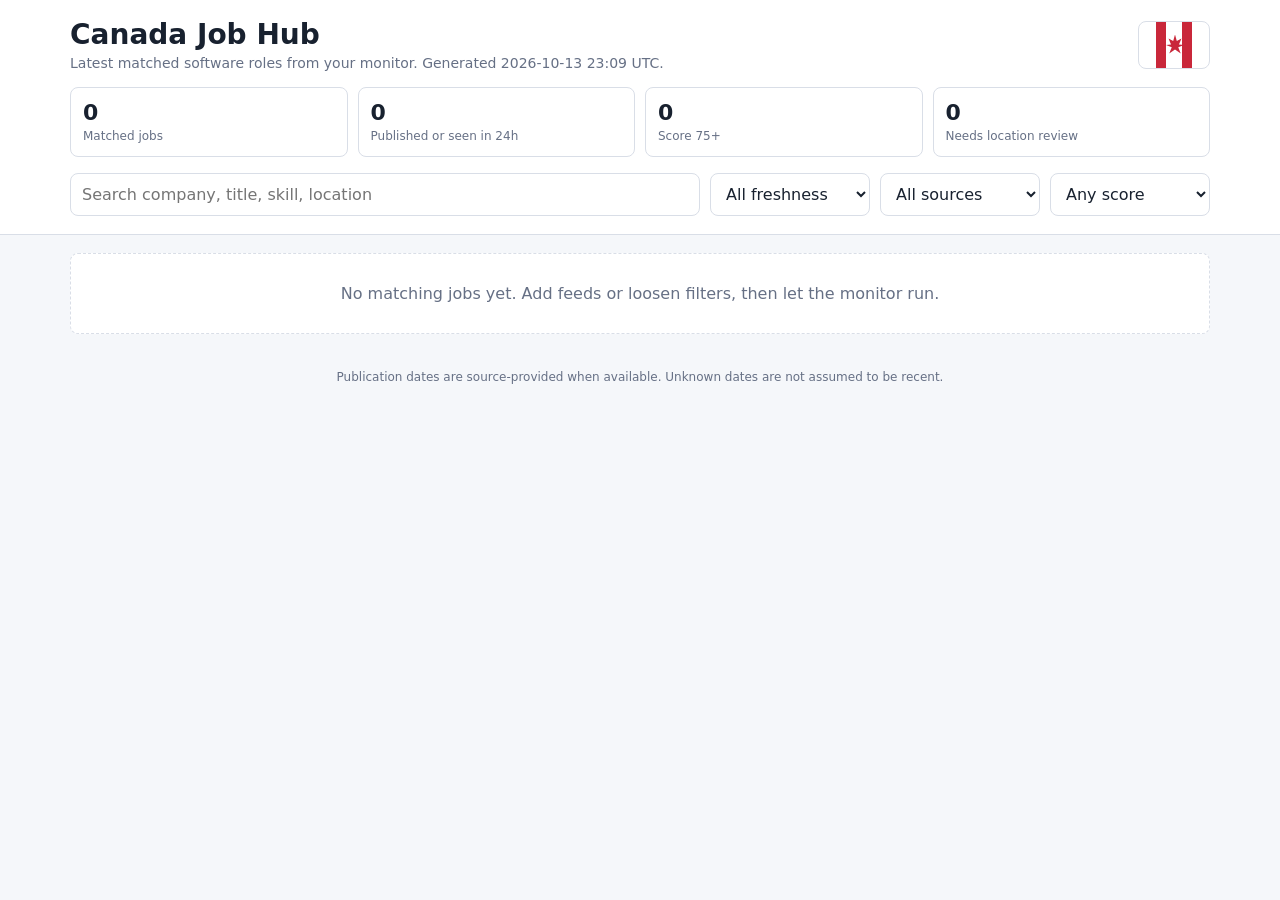
==== public/index.html @ 3d237814 "Initial Canada job monitor hub" ====
<!doctype html>
<html lang="en">
<head>
  <meta charset="utf-8">
  <meta name="viewport" content="width=device-width, initial-scale=1">
  <title>Canada Job Hub</title>
  <style>
    :root {
      color-scheme: light;
      --ink: #18212f;
      --muted: #667085;
      --line: #d9dee7;
      --panel: #ffffff;
      --bg: #f5f7fa;
      --red: #c9273a;
      --green: #147a5c;
      --blue: #255f9f;
      --gold: #a45f08;
    }
    * { box-sizing: border-box; }
    body { margin: 0; font-family: Inter, ui-sans-serif, system-ui, -apple-system, BlinkMacSystemFont, "Segoe UI", sans-serif; color: var(--ink); background: var(--bg); }
    header { border-bottom: 1px solid var(--line); background: #fff; }
    .wrap { max-width: 1180px; margin: 0 auto; padding: 18px 20px; }
    .top { display: grid; grid-template-columns: 1fr auto; gap: 18px; align-items: center; }
    h1 { margin: 0; font-size: 28px; letter-spacing: 0; }
    .sub { margin-top: 4px; color: var(--muted); font-size: 14px; }
    .mark { width: 72px; height: 48px; border: 1px solid var(--line); border-radius: 8px; background: linear-gradient(90deg, #fff 0 24%, #c9273a 24% 38%, #fff 38% 62%, #c9273a 62% 76%, #fff 76%); position: relative; }
    .mark:after { content: ""; position: absolute; left: 27px; top: 13px; width: 18px; height: 22px; background: var(--red); clip-path: polygon(50% 0, 60% 30%, 86% 18%, 72% 45%, 100% 48%, 68% 58%, 82% 86%, 50% 68%, 18% 86%, 32% 58%, 0 48%, 28% 45%, 14% 18%, 40% 30%); }
    .stats { display: grid; grid-template-columns: repeat(4, minmax(0, 1fr)); gap: 10px; margin-top: 16px; }
    .stat { background: var(--panel); border: 1px solid var(--line); border-radius: 8px; padding: 12px; }
    .stat b { display: block; font-size: 22px; }
    .stat span { color: var(--muted); font-size: 12px; }
    .controls { display: grid; grid-template-columns: minmax(180px, 1fr) repeat(3, minmax(120px, 160px)); gap: 10px; padding-top: 16px; }
    input, select { width: 100%; border: 1px solid var(--line); border-radius: 8px; background: #fff; padding: 10px 11px; color: var(--ink); font: inherit; }
    main .wrap { padding-top: 18px; }
    .list { display: grid; gap: 10px; }
    .job { background: var(--panel); border: 1px solid var(--line); border-left: 4px solid var(--blue); border-radius: 8px; padding: 14px; display: grid; grid-template-columns: 1fr auto; gap: 12px; }
    .job.high { border-left-color: var(--green); }
    .job.review { border-left-color: var(--gold); }
    .title { font-size: 16px; font-weight: 750; margin: 0 0 4px; line-height: 1.35; }
    .meta { color: var(--muted); font-size: 13px; display: flex; flex-wrap: wrap; gap: 8px; }
    .why { margin-top: 10px; color: #344054; font-size: 13px; line-height: 1.45; }
    .skills { margin-top: 10px; display: flex; flex-wrap: wrap; gap: 6px; }
    .pill { border: 1px solid var(--line); border-radius: 999px; padding: 4px 8px; font-size: 12px; background: #f9fafb; color: #344054; }
    .score { min-width: 88px; text-align: right; }
    .score b { font-size: 24px; display: block; }
    .score span { color: var(--muted); font-size: 12px; }
    .apply { display: inline-block; margin-top: 10px; color: #fff; background: var(--ink); text-decoration: none; padding: 8px 11px; border-radius: 8px; font-weight: 650; font-size: 13px; }
    .empty { background: #fff; border: 1px dashed var(--line); border-radius: 8px; padding: 30px; text-align: center; color: var(--muted); }
    footer { color: var(--muted); font-size: 12px; padding: 18px 20px 36px; text-align: center; }
    @media (max-width: 780px) {
      .top, .job { grid-template-columns: 1fr; }
      .mark { display: none; }
      .stats { grid-template-columns: repeat(2, minmax(0, 1fr)); }
      .controls { grid-template-columns: 1fr; }
      .score { text-align: left; }
    }
  </style>
</head>
<body>
  <header>
    <div class="wrap">
      <div class="top">
        <div>
          <h1>Canada Job Hub</h1>
          <div class="sub">Latest matched software roles from your monitor. Generated 2026-10-13 23:09 UTC.</div>
        </div>
        <div class="mark" aria-hidden="true"></div>
      </div>
      <section class="stats" aria-label="Job summary">
        <div class="stat"><b id="total">0</b><span>Matched jobs</span></div>
        <div class="stat"><b id="fresh">0</b><span>Published or seen in 24h</span></div>
        <div class="stat"><b id="high">0</b><span>Score 75+</span></div>
        <div class="stat"><b id="review">0</b><span>Needs location review</span></div>
      </section>
      <section class="controls" aria-label="Filters">
        <input id="search" placeholder="Search company, title, skill, location">
        <select id="freshness">
          <option value="">All freshness</option>
          <option value="fresh">24 hours</option>
          <option value="recent">3 days</option>
          <option value="week">7 days</option>
          <option value="older">Older</option>
          <option value="unknown">Unknown</option>
        </select>
        <select id="source"><option value="">All sources</option></select>
        <select id="score">
          <option value="0">Any score</option>
          <option value="60">60+</option>
          <option value="75">75+</option>
          <option value="90">90+</option>
        </select>
      </section>
    </div>
  </header>
  <main><div class="wrap"><section id="list" class="list"></section></div></main>
  <footer>Publication dates are source-provided when available. Unknown dates are not assumed to be recent.</footer>
  <script>
    const jobs = [];
    const list = document.getElementById('list');
    const source = document.getElementById('source');
    const controls = ['search', 'freshness', 'source', 'score'].map(id => document.getElementById(id));

    for (const name of [...new Set(jobs.map(j => j.source).filter(Boolean))].sort()) {
      const option = document.createElement('option');
      option.value = name;
      option.textContent = name;
      source.appendChild(option);
    }

    function esc(value) {
      return String(value || '').replace(/[&<>"']/g, c => ({'&':'&amp;','<':'&lt;','>':'&gt;','"':'&quot;',"'":'&#39;'}[c]));
    }
    function render() {
      const q = document.getElementById('search').value.toLowerCase().trim();
      const f = document.getElementById('freshness').value;
      const s = document.getElementById('source').value;
      const min = Number(document.getElementById('score').value || 0);
      const filtered = jobs.filter(j => {
        const hay = [j.company, j.title, j.location, j.skills, j.why].join(' ').toLowerCase();
        return (!q || hay.includes(q)) && (!f || j.freshnessGroup === f) && (!s || j.source === s) && j.score >= min;
      });
      document.getElementById('total').textContent = jobs.length;
      document.getElementById('fresh').textContent = jobs.filter(j => j.freshnessGroup === 'fresh').length;
      document.getElementById('high').textContent = jobs.filter(j => j.score >= 75).length;
      document.getElementById('review').textContent = jobs.filter(j => /review/i.test(j.why)).length;
      if (!filtered.length) {
        list.innerHTML = '<div class="empty">No matching jobs yet. Add feeds or loosen filters, then let the monitor run.</div>';
        return;
      }
      list.innerHTML = filtered.map(j => {
        const cls = j.score >= 75 ? 'high' : (/review/i.test(j.why) ? 'review' : '');
        const skills = (j.skills || '').split(',').map(x => x.trim()).filter(Boolean).slice(0, 8).map(x => `<span class="pill">${esc(x)}</span>`).join('');
        return `<article class="job ${cls}">
          <div>
            <h2 class="title">${esc(j.title)}</h2>
            <div class="meta"><span>${esc(j.company)}</span><span>${esc(j.location)}</span><span>${esc(j.workplace)}</span><span>${esc(j.source)}</span><span>${esc(j.freshness)}</span></div>
            <p class="why">${esc(j.why)}</p>
            <div class="skills">${skills}</div>
            <a class="apply" href="${esc(j.url)}" target="_blank" rel="noopener">Open application</a>
          </div>
          <div class="score"><b>${j.score}</b><span>match score</span></div>
        </article>`;
      }).join('');
    }
    controls.forEach(control => control.addEventListener('input', render));
    render();
  </script>
</body>
</html>
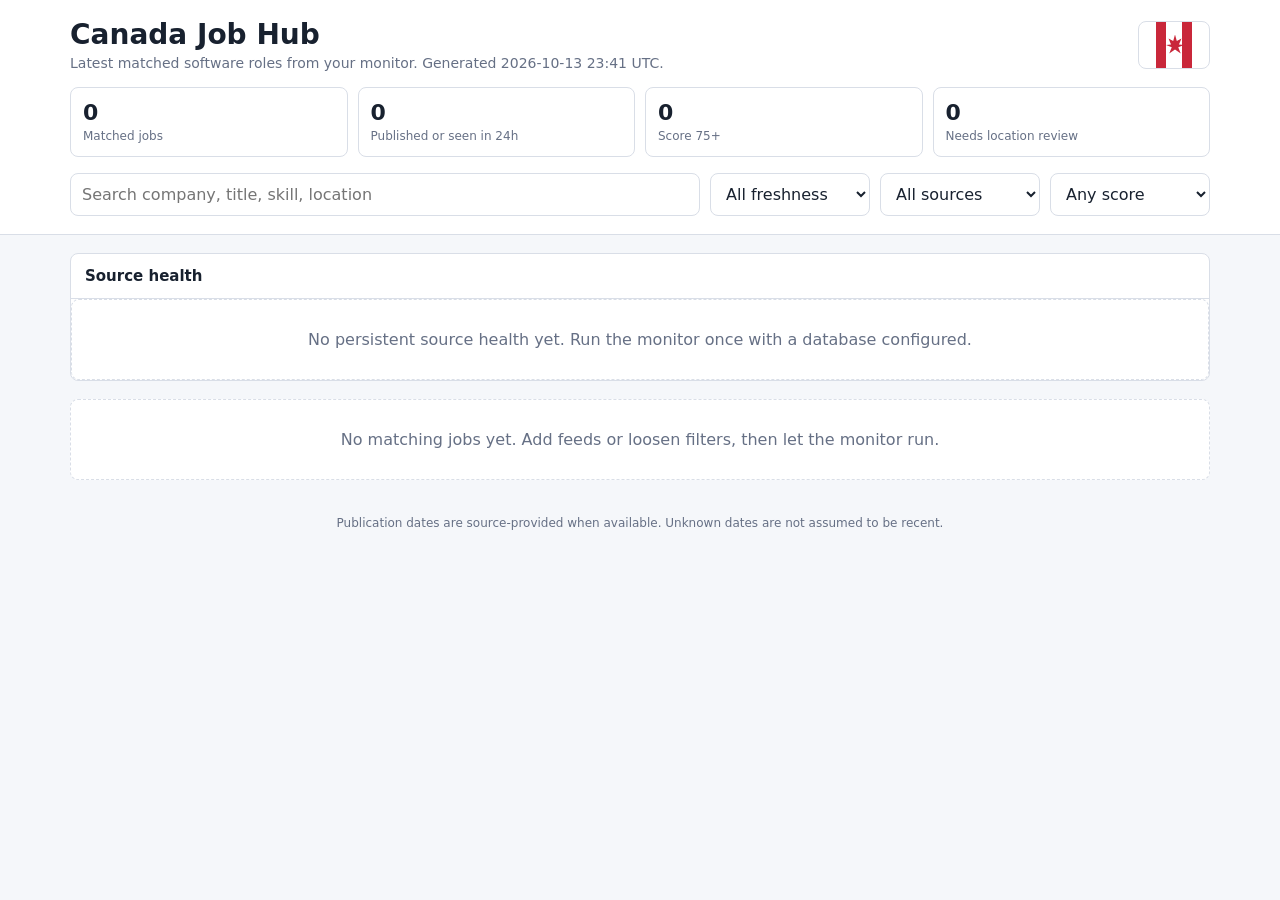
==== commit 95803452: "feat: add telegram self-test and source health hub" ====
--- a/public/index.html
+++ b/public/index.html
@@ -34,6 +34,12 @@
     input, select { width: 100%; border: 1px solid var(--line); border-radius: 8px; background: #fff; padding: 10px 11px; color: var(--ink); font: inherit; }
     main .wrap { padding-top: 18px; }
     .list { display: grid; gap: 10px; }
+    .health { margin-bottom: 18px; background: #fff; border: 1px solid var(--line); border-radius: 8px; overflow: hidden; }
+    .health h2 { margin: 0; padding: 13px 14px; font-size: 15px; border-bottom: 1px solid var(--line); }
+    table { width: 100%; border-collapse: collapse; font-size: 13px; }
+    th, td { text-align: left; padding: 10px 12px; border-bottom: 1px solid var(--line); vertical-align: top; }
+    th { color: var(--muted); font-weight: 650; background: #f9fafb; }
+    tr:last-child td { border-bottom: 0; }
     .job { background: var(--panel); border: 1px solid var(--line); border-left: 4px solid var(--blue); border-radius: 8px; padding: 14px; display: grid; grid-template-columns: 1fr auto; gap: 12px; }
     .job.high { border-left-color: var(--green); }
     .job.review { border-left-color: var(--gold); }
@@ -63,7 +69,7 @@
       <div class="top">
         <div>
           <h1>Canada Job Hub</h1>
-          <div class="sub">Latest matched software roles from your monitor. Generated 2026-10-13 23:09 UTC.</div>
+          <div class="sub">Latest matched software roles from your monitor. Generated 2026-10-13 23:41 UTC.</div>
         </div>
         <div class="mark" aria-hidden="true"></div>
       </div>
@@ -93,10 +99,11 @@
       </section>
     </div>
   </header>
-  <main><div class="wrap"><section id="list" class="list"></section></div></main>
+  <main><div class="wrap"><section id="health" class="health"></section><section id="list" class="list"></section></div></main>
   <footer>Publication dates are source-provided when available. Unknown dates are not assumed to be recent.</footer>
   <script>
     const jobs = [];
+    const health = [];
     const list = document.getElementById('list');
     const source = document.getElementById('source');
     const controls = ['search', 'freshness', 'source', 'score'].map(id => document.getElementById(id));
@@ -143,7 +150,16 @@
         </article>`;
       }).join('');
     }
+    function renderHealth() {
+      const target = document.getElementById('health');
+      if (!health.length) {
+        target.innerHTML = '<h2>Source health</h2><div class="empty">No persistent source health yet. Run the monitor once with a database configured.</div>';
+        return;
+      }
+      target.innerHTML = `<h2>Source health</h2><table><thead><tr><th>Source</th><th>Status</th><th>Type</th><th>Jobs</th><th>Matches</th><th>Failures</th><th>Last success</th></tr></thead><tbody>${health.map(h => `<tr><td>${esc(h.source)}</td><td>${esc(h.status)}</td><td>${esc(h.type)}</td><td>${h.jobs}</td><td>${h.matches}</td><td>${h.failures}</td><td>${esc(h.lastSuccess || 'none')}</td></tr>`).join('')}</tbody></table>`;
+    }
     controls.forEach(control => control.addEventListener('input', render));
+    renderHealth();
     render();
   </script>
 </body>
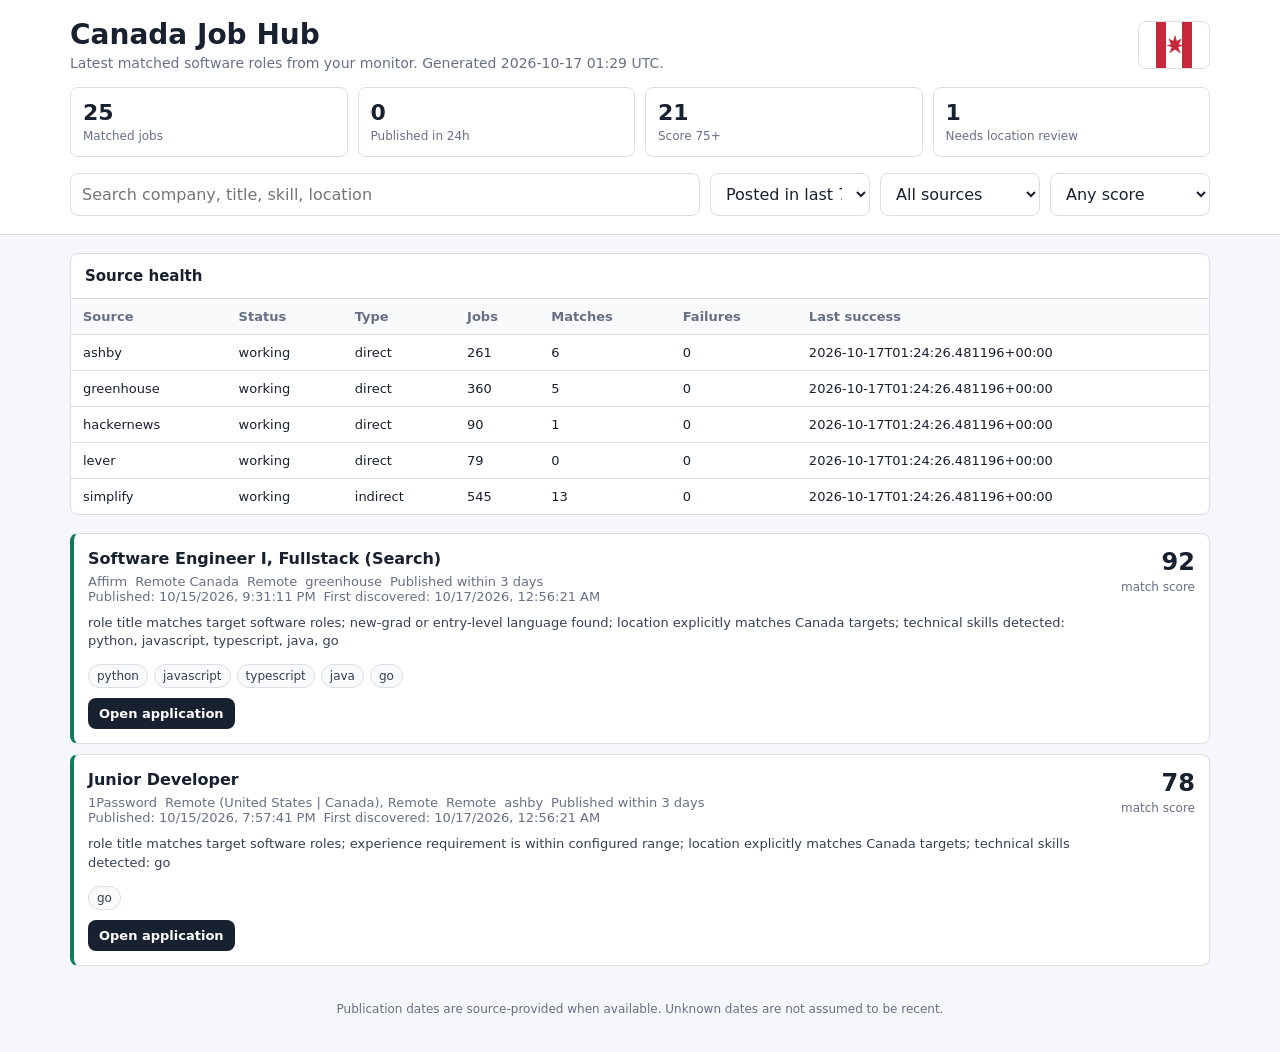
==== commit 8c64bfad: "Separate discovery from publication and default hub to recent postings" ====
--- a/public/index.html
+++ b/public/index.html
@@ -69,20 +69,21 @@
       <div class="top">
         <div>
           <h1>Canada Job Hub</h1>
-          <div class="sub">Latest matched software roles from your monitor. Generated 2026-10-13 23:41 UTC.</div>
+          <div class="sub">Latest matched software roles from your monitor. Generated 2026-10-17 01:29 UTC.</div>
         </div>
         <div class="mark" aria-hidden="true"></div>
       </div>
       <section class="stats" aria-label="Job summary">
         <div class="stat"><b id="total">0</b><span>Matched jobs</span></div>
-        <div class="stat"><b id="fresh">0</b><span>Published or seen in 24h</span></div>
+        <div class="stat"><b id="fresh">0</b><span>Published in 24h</span></div>
         <div class="stat"><b id="high">0</b><span>Score 75+</span></div>
         <div class="stat"><b id="review">0</b><span>Needs location review</span></div>
       </section>
       <section class="controls" aria-label="Filters">
         <input id="search" placeholder="Search company, title, skill, location">
         <select id="freshness">
-          <option value="">All freshness</option>
+          <option value="last7" selected>Posted in last 7 days</option>
+          <option value="">All dates</option>
           <option value="fresh">24 hours</option>
           <option value="recent">3 days</option>
           <option value="week">7 days</option>
@@ -102,8 +103,8 @@
   <main><div class="wrap"><section id="health" class="health"></section><section id="list" class="list"></section></div></main>
   <footer>Publication dates are source-provided when available. Unknown dates are not assumed to be recent.</footer>
   <script>
-    const jobs = [];
-    const health = [];
+    const jobs = [{"company": "Ciena", "title": "Embedded Software Developer New Grad", "location": "Ottawa, ON, Canada", "workplace": "Not stated", "source": "simplify", "url": "https://ciena.wd5.myworkdayjobs.com/Careers/job/Ottawa/Embedded-Software-Developer--New-Grad-_R031481", "score": 77, "why": "role title matches target software roles; new-grad or entry-level language found; location explicitly matches Canada targets", "skills": "", "published": "", "firstSeen": "2026-10-17T00:56:21.286859+00:00", "lastSeen": "2026-10-17T01:24:26.475041+00:00", "notified": true, "freshness": "Publication date unknown", "freshnessGroup": "unknown"}, {"company": "Ciena", "title": "Embedded Software Engineer New Grad", "location": "Ottawa, ON, Canada", "workplace": "Not stated", "source": "simplify", "url": "https://ciena.wd5.myworkdayjobs.com/Careers/job/Ottawa/Embedded-Software-Engineer---New-Grad_R031571", "score": 77, "why": "role title matches target software roles; new-grad or entry-level language found; location explicitly matches Canada targets", "skills": "", "published": "", "firstSeen": "2026-10-17T00:56:21.286822+00:00", "lastSeen": "2026-10-17T01:24:26.475002+00:00", "notified": true, "freshness": "Publication date unknown", "freshnessGroup": "unknown"}, {"company": "Quora", "title": "Software Engineer New Grad - Machine Learning Platform", "location": "Remote in USA Remote in Canada", "workplace": "Remote", "source": "simplify", "url": "https://jobs.ashbyhq.com/quora/cf34f80e-fe5c-454d-bc9a-4c59993ffda0/application?embed=true", "score": 77, "why": "role title matches target software roles; new-grad or entry-level language found; location explicitly matches Canada targets", "skills": "", "published": "", "firstSeen": "2026-10-17T00:56:21.283865+00:00", "lastSeen": "2026-10-17T01:24:26.471824+00:00", "notified": true, "freshness": "Publication date unknown", "freshnessGroup": "unknown"}, {"company": "Cerebras", "title": "Software Engineer New Grad", "location": "Toronto, ON, Canada Sunnyvale, CA", "workplace": "Not stated", "source": "simplify", "url": "https://jobs.ashbyhq.com/cerebras/99c289fa-8fc6-49f7-b7e8-78ac4e9d99ac/application", "score": 77, "why": "role title matches target software roles; new-grad or entry-level language found; location explicitly matches Canada targets", "skills": "", "published": "", "firstSeen": "2026-10-17T00:56:21.282608+00:00", "lastSeen": "2026-10-17T01:24:26.470408+00:00", "notified": true, "freshness": "Publication date unknown", "freshnessGroup": "unknown"}, {"company": "🔥 Stripe", "title": "Software Engineer New Grad", "location": "Toronto, ON, Canada", "workplace": "Not stated", "source": "simplify", "url": "https://stripe.com/jobs/search?gh_jid=8157838", "score": 77, "why": "role title matches target software roles; new-grad or entry-level language found; location explicitly matches Canada targets", "skills": "", "published": "", "firstSeen": "2026-10-17T00:56:21.280626+00:00", "lastSeen": "2026-10-17T01:24:26.468251+00:00", "notified": true, "freshness": "Publication date unknown", "freshnessGroup": "unknown"}, {"company": "🔥 Atlassian", "title": "Software Engineer New Grad - 2027 Graduate", "location": "Burnaby, BC, Canada Vancouver, BC, Canada Richmond, BC, Canada", "workplace": "Not stated", "source": "simplify", "url": "https://campus-globalcareers-atlassian.icims.com/jobs/26070/software-engineer%2c-2027-graduate-canada/job", "score": 77, "why": "role title matches target software roles; new-grad or entry-level language found; location explicitly matches Canada targets", "skills": "", "published": "", "firstSeen": "2026-10-17T00:56:21.280335+00:00", "lastSeen": "2026-10-17T01:24:26.467918+00:00", "notified": true, "freshness": "Publication date unknown", "freshnessGroup": "unknown"}, {"company": "Affirm", "title": "Software Engineer 1 - Frontend - Upfunnel", "location": "Remote in Canada", "workplace": "Remote", "source": "simplify", "url": "https://job-boards.greenhouse.io/affirm/jobs/7985907003", "score": 77, "why": "role title matches target software roles; new-grad or entry-level language found; location explicitly matches Canada targets", "skills": "", "published": "", "firstSeen": "2026-10-17T00:56:21.280284+00:00", "lastSeen": "2026-10-17T01:24:26.467837+00:00", "notified": true, "freshness": "Publication date unknown", "freshnessGroup": "unknown"}, {"company": "Nexthop.ai", "title": "Software Engineer New Grad", "location": "Burnaby, BC, Canada", "workplace": "Not stated", "source": "simplify", "url": "https://nexthopai.bamboohr.com/careers/62", "score": 77, "why": "role title matches target software roles; new-grad or entry-level language found; location explicitly matches Canada targets", "skills": "", "published": "", "firstSeen": "2026-10-17T00:56:21.280160+00:00", "lastSeen": "2026-10-17T01:24:26.467716+00:00", "notified": true, "freshness": "Publication date unknown", "freshnessGroup": "unknown"}, {"company": "Tower Research Capital", "title": "C++ Software Developer New Grad - Rotational Program", "location": "Montreal, QC, Canada", "workplace": "Not stated", "source": "simplify", "url": "https://tower-research.com/open-positions?gh_jid=8126667", "score": 77, "why": "role title matches target software roles; new-grad or entry-level language found; location explicitly matches Canada targets", "skills": "", "published": "", "firstSeen": "2026-10-17T00:56:21.280147+00:00", "lastSeen": "2026-10-17T01:24:26.467701+00:00", "notified": true, "freshness": "Publication date unknown", "freshnessGroup": "unknown"}, {"company": "Nutanix", "title": "Software Engineer New Grad - Master’s - Bachelor’s + 2 🎓", "location": "Vancouver, BC, Canada", "workplace": "Not stated", "source": "simplify", "url": "https://jobs.jobvite.com/nutanix/job/oZPOAfwW?nl=1&nl=1&fr=false", "score": 77, "why": "role title matches target software roles; new-grad or entry-level language found; location explicitly matches Canada targets", "skills": "", "published": "", "firstSeen": "2026-10-17T00:56:21.279484+00:00", "lastSeen": "2026-10-17T01:24:26.467040+00:00", "notified": true, "freshness": "Publication date unknown", "freshnessGroup": "unknown"}, {"company": "Motorola", "title": "Junior Software Engineer - AI Agent Platform", "location": "Remote in Canada", "workplace": "Remote", "source": "simplify", "url": "https://motorolasolutions.wd5.myworkdayjobs.com/Careers/job/Ontario-Remote-Work/Jr-Software-Engineer--AI-Agent-Platform_R66300", "score": 77, "why": "role title matches target software roles; new-grad or entry-level language found; location explicitly matches Canada targets", "skills": "", "published": "", "firstSeen": "2026-10-17T00:56:21.279285+00:00", "lastSeen": "2026-10-17T01:24:26.466753+00:00", "notified": true, "freshness": "Publication date unknown", "freshnessGroup": "unknown"}, {"company": "Ecolab", "title": "Junior Quality Control Software Developer", "location": "Calgary, AB, Canada", "workplace": "Not stated", "source": "simplify", "url": "https://ecolab.wd1.myworkdayjobs.com/ecolab_external/job/CAN---Alberta---Calgary/Junior-Quality-Control-Software-Developer_R00307033", "score": 77, "why": "role title matches target software roles; new-grad or entry-level language found; location explicitly matches Canada targets", "skills": "", "published": "", "firstSeen": "2026-10-17T00:56:21.278852+00:00", "lastSeen": "2026-10-17T01:24:26.466327+00:00", "notified": true, "freshness": "Publication date unknown", "freshnessGroup": "unknown"}, {"company": "Affirm", "title": "Software Engineer 1 - Fullstack - Search", "location": "Remote in Canada", "workplace": "Remote", "source": "simplify", "url": "https://job-boards.greenhouse.io/affirm/jobs/8017342003", "score": 77, "why": "role title matches target software roles; new-grad or entry-level language found; location explicitly matches Canada targets", "skills": "", "published": "", "firstSeen": "2026-10-17T00:56:21.278046+00:00", "lastSeen": "2026-10-17T01:24:26.465452+00:00", "notified": true, "freshness": "Publication date unknown", "freshnessGroup": "unknown"}, {"company": "1Password", "title": "Junior Developer", "location": "Remote (United States | Canada), Remote", "workplace": "Remote", "source": "ashby", "url": "https://jobs.ashbyhq.com/1password/a492badd-a02f-4360-aa15-7ea8c6e2c85e", "score": 78, "why": "role title matches target software roles; experience requirement is within configured range; location explicitly matches Canada targets; technical skills detected: go", "skills": "go", "published": "2026-10-15T19:57:41.748000+00:00", "firstSeen": "2026-10-17T00:56:21.275392+00:00", "lastSeen": "2026-10-17T01:24:26.463008+00:00", "notified": true, "freshness": "Published within 3 days", "freshnessGroup": "recent"}, {"company": "1Password", "title": "Developer, Frontend", "location": "Remote (United States | Canada), Remote", "workplace": "Remote", "source": "ashby", "url": "https://jobs.ashbyhq.com/1password/ec030dda-caff-4579-93ab-c9aa147a0241", "score": 84, "why": "role title matches target software roles; experience requirement is within configured range; location explicitly matches Canada targets; technical skills detected: typescript, react, go", "skills": "typescript, react, go", "published": "2026-09-11T22:31:08.441000+00:00", "firstSeen": "2026-10-17T00:56:21.274895+00:00", "lastSeen": "2026-10-17T01:24:26.462545+00:00", "notified": true, "freshness": "Published more than 7 days ago", "freshnessGroup": "older"}, {"company": "Cohere", "title": "Software Engineer, Security", "location": "Toronto, San Francisco, Canada, United States, New York, Montreal, Remote", "workplace": "Remote", "source": "ashby", "url": "https://jobs.ashbyhq.com/cohere/a10a96b5-f772-466d-9297-f021f78ca9c0", "score": 78, "why": "role title matches target software roles; experience requirement not clearly stated; location explicitly matches Canada targets; technical skills detected: python, aws, azure, kubernetes, go", "skills": "python, aws, azure, kubernetes, go", "published": "2026-09-17T19:46:04.566000+00:00", "firstSeen": "2026-10-17T00:56:21.271987+00:00", "lastSeen": "2026-10-17T01:24:26.459976+00:00", "notified": true, "freshness": "Published more than 7 days ago", "freshnessGroup": "older"}, {"company": "Cohere", "title": "Software Engineer, Security Agents", "location": "United States, Canada, Remote", "workplace": "Remote", "source": "ashby", "url": "https://jobs.ashbyhq.com/cohere/1b909aeb-1221-476f-88fe-8300a2065975", "score": 69, "why": "role title matches target software roles; experience requirement not clearly stated; location explicitly matches Canada targets; technical skills detected: python, go", "skills": "python, go", "published": "2026-09-14T13:15:03.461000+00:00", "firstSeen": "2026-10-17T00:56:21.271882+00:00", "lastSeen": "2026-10-17T01:24:26.459849+00:00", "notified": true, "freshness": "Published more than 7 days ago", "freshnessGroup": "older"}, {"company": "Cohere", "title": "Software Engineer, Integrations", "location": "Europe, London, United States, New York, United Kingdom, Toronto, Montreal, Remote", "workplace": "Remote", "source": "ashby", "url": "https://jobs.ashbyhq.com/cohere/96c74af4-b3d7-4960-a666-212ce4debac8", "score": 66, "why": "role title matches target software roles; experience requirement not clearly stated; location explicitly matches Canada targets; technical skills detected: go", "skills": "go", "published": "2026-08-11T10:41:22.845000+00:00", "firstSeen": "2026-10-17T00:56:21.271076+00:00", "lastSeen": "2026-10-17T01:24:26.459094+00:00", "notified": true, "freshness": "Published more than 7 days ago", "freshnessGroup": "older"}, {"company": "Cohere", "title": "Software Engineer, Data Infrastructure", "location": "New York, San Francisco, Canada, United States, Toronto, Montreal, Remote", "workplace": "Remote", "source": "ashby", "url": "https://jobs.ashbyhq.com/cohere/6aa3cb2b-ee8b-4c92-b505-3a7509f80d7f", "score": 72, "why": "role title matches target software roles; experience requirement not clearly stated; location explicitly matches Canada targets; technical skills detected: python, kubernetes, go", "skills": "python, kubernetes, go", "published": "2026-05-14T19:24:12.210000+00:00", "firstSeen": "2026-10-17T00:56:21.269739+00:00", "lastSeen": "2026-10-17T01:24:26.457757+00:00", "notified": true, "freshness": "Published more than 7 days ago", "freshnessGroup": "older"}, {"company": "Reddit", "title": "Software Engineer, Ads", "location": "Remote - Ontario, Canada", "workplace": "Remote", "source": "greenhouse", "url": "https://job-boards.greenhouse.io/reddit/jobs/6512458", "score": 78, "why": "role title matches target software roles; experience requirement not clearly stated; location explicitly matches Canada targets; technical skills detected: python, java, postgres, docker, kubernetes, go", "skills": "python, java, postgres, docker, kubernetes, go", "published": "2025-01-07T00:00:56+00:00", "firstSeen": "2026-10-17T00:56:21.261159+00:00", "lastSeen": "2026-10-17T01:24:26.446350+00:00", "notified": true, "freshness": "Published more than 7 days ago", "freshnessGroup": "older"}, {"company": "Affirm", "title": "Software Engineer II, Backend (Online Storage)", "location": "Remote Canada", "workplace": "Remote", "source": "greenhouse", "url": "https://job-boards.greenhouse.io/affirm/jobs/8012043003", "score": 87, "why": "role title matches target software roles; experience requirement is within configured range; location explicitly matches Canada targets; technical skills detected: python, sql, aws, kubernetes", "skills": "python, sql, aws, kubernetes", "published": "2026-10-08T19:53:50+00:00", "firstSeen": "2026-10-17T00:56:21.255393+00:00", "lastSeen": "2026-10-17T01:24:26.442421+00:00", "notified": true, "freshness": "Published more than 7 days ago", "freshnessGroup": "older"}, {"company": "Affirm", "title": "Software Engineer II, Backend (Decisions Orchestration)", "location": "Remote Canada", "workplace": "Remote", "source": "greenhouse", "url": "https://job-boards.greenhouse.io/affirm/jobs/8003018003", "score": 75, "why": "role title matches target software roles; experience requirement not clearly stated; location explicitly matches Canada targets; technical skills detected: python, sql, aws, go", "skills": "python, sql, aws, go", "published": "2026-10-06T13:57:16+00:00", "firstSeen": "2026-10-17T00:56:21.255282+00:00", "lastSeen": "2026-10-17T01:24:26.442293+00:00", "notified": true, "freshness": "Published more than 7 days ago", "freshnessGroup": "older"}, {"company": "Affirm", "title": "Software Engineer I, Fullstack (Search)", "location": "Remote Canada", "workplace": "Remote", "source": "greenhouse", "url": "https://job-boards.greenhouse.io/affirm/jobs/8017342003", "score": 92, "why": "role title matches target software roles; new-grad or entry-level language found; location explicitly matches Canada targets; technical skills detected: python, javascript, typescript, java, go", "skills": "python, javascript, typescript, java, go", "published": "2026-10-15T21:31:11+00:00", "firstSeen": "2026-10-17T00:56:21.255173+00:00", "lastSeen": "2026-10-17T01:24:26.442127+00:00", "notified": true, "freshness": "Published within 3 days", "freshnessGroup": "recent"}, {"company": "Affirm", "title": "Software Engineer I, Frontend (Upfunnel)", "location": "Remote Canada", "workplace": "Remote", "source": "greenhouse", "url": "https://job-boards.greenhouse.io/affirm/jobs/7985907003", "score": 92, "why": "role title matches target software roles; new-grad or entry-level language found; location explicitly matches Canada targets; technical skills detected: javascript, typescript, react, java, go", "skills": "javascript, typescript, react, java, go", "published": "2026-09-11T21:47:40+00:00", "firstSeen": "2026-10-17T00:56:21.255153+00:00", "lastSeen": "2026-10-17T01:24:26.442096+00:00", "notified": true, "freshness": "Published more than 7 days ago", "freshnessGroup": "older"}, {"company": "HN Who is Hiring", "title": "Early-stage Startup | Software Engineer & Data Analyst | Full-Time | REMOTE (US & Canada) | $150,000 - $180,000 USD We’re hiring for two roles: a strong generalist Softwa", "location": "Location not stated", "workplace": "Remote", "source": "hackernews", "url": "https://news.ycombinator.com/item?id=49971729", "score": 56, "why": "role title matches target software roles; experience requirement not clearly stated; REVIEW: location inferred from title/snippet/description; technical skills detected: python, sql", "skills": "python, sql", "published": "2026-10-05T22:31:30+00:00", "firstSeen": "2026-10-13T23:23:07.036979+00:00", "lastSeen": "2026-10-17T01:24:26.480097+00:00", "notified": true, "freshness": "Published more than 7 days ago", "freshnessGroup": "older"}];
+    const health = [{"source": "ashby", "status": "working", "type": "direct", "jobs": 261, "matches": 6, "failures": 0, "lastSuccess": "2026-10-17T01:24:26.481196+00:00", "lastFailure": "", "lastError": "", "quota": "ok"}, {"source": "greenhouse", "status": "working", "type": "direct", "jobs": 360, "matches": 5, "failures": 0, "lastSuccess": "2026-10-17T01:24:26.481196+00:00", "lastFailure": "", "lastError": "", "quota": "ok"}, {"source": "hackernews", "status": "working", "type": "direct", "jobs": 90, "matches": 1, "failures": 0, "lastSuccess": "2026-10-17T01:24:26.481196+00:00", "lastFailure": "", "lastError": "", "quota": "ok"}, {"source": "lever", "status": "working", "type": "direct", "jobs": 79, "matches": 0, "failures": 0, "lastSuccess": "2026-10-17T01:24:26.481196+00:00", "lastFailure": "", "lastError": "", "quota": "ok"}, {"source": "simplify", "status": "working", "type": "indirect", "jobs": 545, "matches": 13, "failures": 0, "lastSuccess": "2026-10-17T01:24:26.481196+00:00", "lastFailure": "", "lastError": "", "quota": "ok"}];
     const list = document.getElementById('list');
     const source = document.getElementById('source');
     const controls = ['search', 'freshness', 'source', 'score'].map(id => document.getElementById(id));
@@ -125,14 +126,17 @@
       const min = Number(document.getElementById('score').value || 0);
       const filtered = jobs.filter(j => {
         const hay = [j.company, j.title, j.location, j.skills, j.why].join(' ').toLowerCase();
-        return (!q || hay.includes(q)) && (!f || j.freshnessGroup === f) && (!s || j.source === s) && j.score >= min;
-      });
+        const dateMatch = !f || (f === 'last7' ? ['fresh', 'recent', 'week'].includes(j.freshnessGroup) :
+          f === 'recent' ? ['fresh', 'recent'].includes(j.freshnessGroup) :
+          f === 'week' ? ['fresh', 'recent', 'week'].includes(j.freshnessGroup) : j.freshnessGroup === f);
+        return (!q || hay.includes(q)) && dateMatch && (!s || j.source === s) && j.score >= min;
+      }).sort((a, b) => (Date.parse(b.published) || 0) - (Date.parse(a.published) || 0));
       document.getElementById('total').textContent = jobs.length;
       document.getElementById('fresh').textContent = jobs.filter(j => j.freshnessGroup === 'fresh').length;
       document.getElementById('high').textContent = jobs.filter(j => j.score >= 75).length;
       document.getElementById('review').textContent = jobs.filter(j => /review/i.test(j.why)).length;
       if (!filtered.length) {
-        list.innerHTML = '<div class="empty">No matching jobs yet. Add feeds or loosen filters, then let the monitor run.</div>';
+        list.innerHTML = '<div class="empty">No jobs match these filters.</div>';
         return;
       }
       list.innerHTML = filtered.map(j => {
@@ -142,6 +146,7 @@
           <div>
             <h2 class="title">${esc(j.title)}</h2>
             <div class="meta"><span>${esc(j.company)}</span><span>${esc(j.location)}</span><span>${esc(j.workplace)}</span><span>${esc(j.source)}</span><span>${esc(j.freshness)}</span></div>
+            <div class="meta"><span>Published: ${esc(j.published ? new Date(j.published).toLocaleString() : 'Unknown')}</span><span>First discovered: ${esc(j.firstSeen ? new Date(j.firstSeen).toLocaleString() : 'Unknown')}</span></div>
             <p class="why">${esc(j.why)}</p>
             <div class="skills">${skills}</div>
             <a class="apply" href="${esc(j.url)}" target="_blank" rel="noopener">Open application</a>
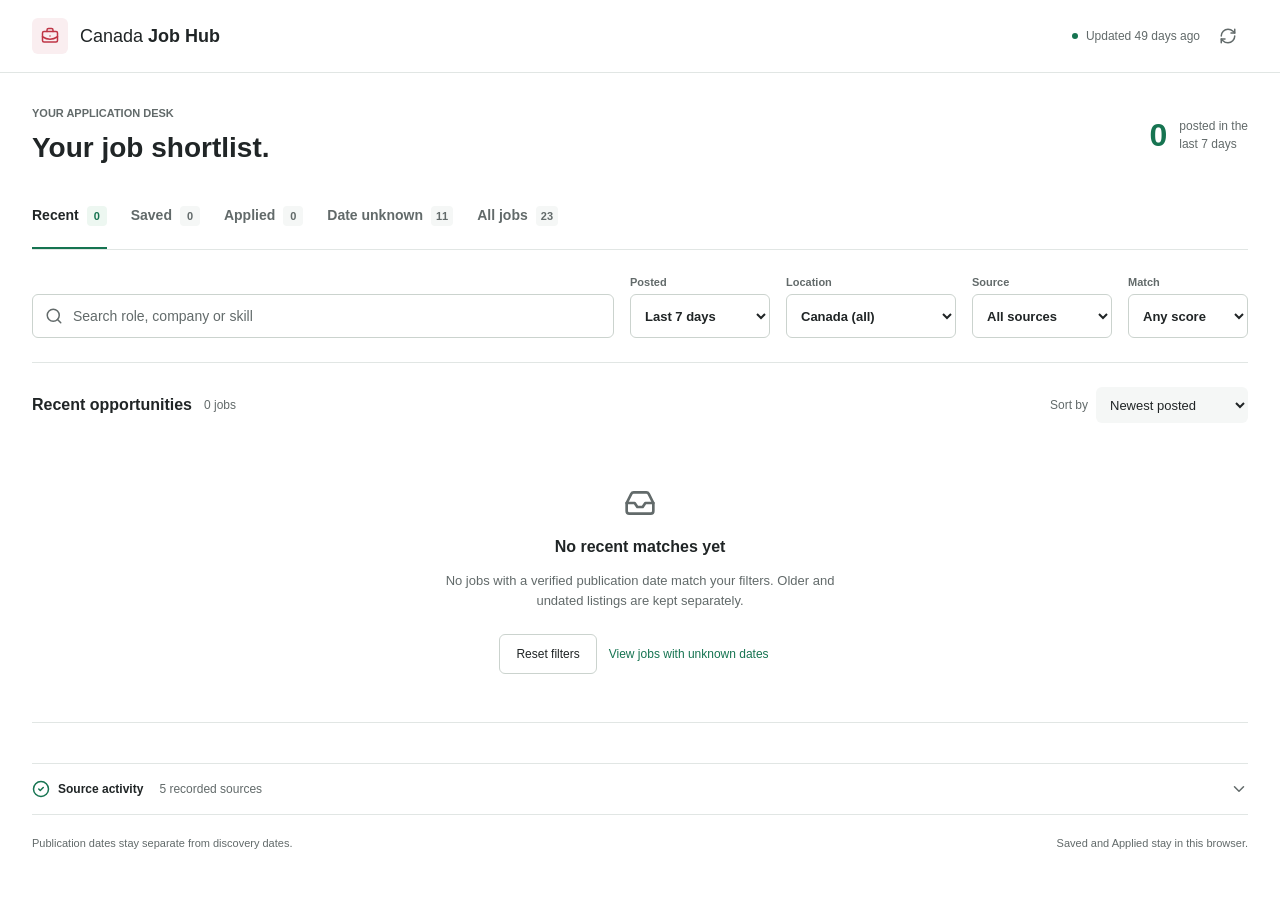
==== commit 54a38995: "Redesign job hub for quick scanning and application tracking" ====
--- a/public/index.html
+++ b/public/index.html
@@ -3,169 +3,1369 @@
 <head>
   <meta charset="utf-8">
   <meta name="viewport" content="width=device-width, initial-scale=1">
+  <meta name="theme-color" content="#ffffff">
   <title>Canada Job Hub</title>
-  <style>
-    :root {
-      color-scheme: light;
-      --ink: #18212f;
-      --muted: #667085;
-      --line: #d9dee7;
-      --panel: #ffffff;
-      --bg: #f5f7fa;
-      --red: #c9273a;
-      --green: #147a5c;
-      --blue: #255f9f;
-      --gold: #a45f08;
-    }
-    * { box-sizing: border-box; }
-    body { margin: 0; font-family: Inter, ui-sans-serif, system-ui, -apple-system, BlinkMacSystemFont, "Segoe UI", sans-serif; color: var(--ink); background: var(--bg); }
-    header { border-bottom: 1px solid var(--line); background: #fff; }
-    .wrap { max-width: 1180px; margin: 0 auto; padding: 18px 20px; }
-    .top { display: grid; grid-template-columns: 1fr auto; gap: 18px; align-items: center; }
-    h1 { margin: 0; font-size: 28px; letter-spacing: 0; }
-    .sub { margin-top: 4px; color: var(--muted); font-size: 14px; }
-    .mark { width: 72px; height: 48px; border: 1px solid var(--line); border-radius: 8px; background: linear-gradient(90deg, #fff 0 24%, #c9273a 24% 38%, #fff 38% 62%, #c9273a 62% 76%, #fff 76%); position: relative; }
-    .mark:after { content: ""; position: absolute; left: 27px; top: 13px; width: 18px; height: 22px; background: var(--red); clip-path: polygon(50% 0, 60% 30%, 86% 18%, 72% 45%, 100% 48%, 68% 58%, 82% 86%, 50% 68%, 18% 86%, 32% 58%, 0 48%, 28% 45%, 14% 18%, 40% 30%); }
-    .stats { display: grid; grid-template-columns: repeat(4, minmax(0, 1fr)); gap: 10px; margin-top: 16px; }
-    .stat { background: var(--panel); border: 1px solid var(--line); border-radius: 8px; padding: 12px; }
-    .stat b { display: block; font-size: 22px; }
-    .stat span { color: var(--muted); font-size: 12px; }
-    .controls { display: grid; grid-template-columns: minmax(180px, 1fr) repeat(3, minmax(120px, 160px)); gap: 10px; padding-top: 16px; }
-    input, select { width: 100%; border: 1px solid var(--line); border-radius: 8px; background: #fff; padding: 10px 11px; color: var(--ink); font: inherit; }
-    main .wrap { padding-top: 18px; }
-    .list { display: grid; gap: 10px; }
-    .health { margin-bottom: 18px; background: #fff; border: 1px solid var(--line); border-radius: 8px; overflow: hidden; }
-    .health h2 { margin: 0; padding: 13px 14px; font-size: 15px; border-bottom: 1px solid var(--line); }
-    table { width: 100%; border-collapse: collapse; font-size: 13px; }
-    th, td { text-align: left; padding: 10px 12px; border-bottom: 1px solid var(--line); vertical-align: top; }
-    th { color: var(--muted); font-weight: 650; background: #f9fafb; }
-    tr:last-child td { border-bottom: 0; }
-    .job { background: var(--panel); border: 1px solid var(--line); border-left: 4px solid var(--blue); border-radius: 8px; padding: 14px; display: grid; grid-template-columns: 1fr auto; gap: 12px; }
-    .job.high { border-left-color: var(--green); }
-    .job.review { border-left-color: var(--gold); }
-    .title { font-size: 16px; font-weight: 750; margin: 0 0 4px; line-height: 1.35; }
-    .meta { color: var(--muted); font-size: 13px; display: flex; flex-wrap: wrap; gap: 8px; }
-    .why { margin-top: 10px; color: #344054; font-size: 13px; line-height: 1.45; }
-    .skills { margin-top: 10px; display: flex; flex-wrap: wrap; gap: 6px; }
-    .pill { border: 1px solid var(--line); border-radius: 999px; padding: 4px 8px; font-size: 12px; background: #f9fafb; color: #344054; }
-    .score { min-width: 88px; text-align: right; }
-    .score b { font-size: 24px; display: block; }
-    .score span { color: var(--muted); font-size: 12px; }
-    .apply { display: inline-block; margin-top: 10px; color: #fff; background: var(--ink); text-decoration: none; padding: 8px 11px; border-radius: 8px; font-weight: 650; font-size: 13px; }
-    .empty { background: #fff; border: 1px dashed var(--line); border-radius: 8px; padding: 30px; text-align: center; color: var(--muted); }
-    footer { color: var(--muted); font-size: 12px; padding: 18px 20px 36px; text-align: center; }
-    @media (max-width: 780px) {
-      .top, .job { grid-template-columns: 1fr; }
-      .mark { display: none; }
-      .stats { grid-template-columns: repeat(2, minmax(0, 1fr)); }
-      .controls { grid-template-columns: 1fr; }
-      .score { text-align: left; }
-    }
-  </style>
+  <style>:root {
+  color-scheme: light;
+  --ink: #202526;
+  --muted: #626a6a;
+  --line: #e1e6e4;
+  --surface: #f5f7f6;
+  --green: #167451;
+  --green-light: #edf7f1;
+  --red: #bf3545;
+  --amber: #96600f;
+  --white: #fff;
+}
+* {
+  box-sizing: border-box;
+  letter-spacing: 0;
+}
+body {
+  margin: 0;
+  background: var(--white);
+  color: var(--ink);
+  font:
+    14px/1.5 -apple-system,
+    BlinkMacSystemFont,
+    "Segoe UI",
+    sans-serif;
+}
+button,
+input,
+select {
+  font: inherit;
+}
+button,
+a,
+input,
+select,
+summary {
+  -webkit-tap-highlight-color: transparent;
+}
+button,
+summary {
+  cursor: pointer;
+}
+button,
+a {
+  touch-action: manipulation;
+}
+button {
+  color: inherit;
+}
+button:disabled {
+  cursor: default;
+}
+a {
+  color: inherit;
+}
+svg {
+  width: 18px;
+  height: 18px;
+  display: block;
+  flex-shrink: 0;
+}
+button {
+  border: 0;
+  background: transparent;
+}
+button:focus-visible,
+a:focus-visible,
+input:focus-visible,
+select:focus-visible,
+summary:focus-visible {
+  outline: 3px solid #3e82b7;
+  outline-offset: 3px;
+}
+[hidden] {
+  display: none !important;
+}
+.shell {
+  width: min(1280px, 100%);
+  margin: 0 auto;
+  padding-inline: 32px;
+}
+.masthead {
+  border-bottom: 1px solid var(--line);
+}
+.masthead-inner {
+  min-height: 72px;
+  display: flex;
+  justify-content: space-between;
+  align-items: center;
+  gap: 16px;
+}
+.brand {
+  display: flex;
+  gap: 12px;
+  align-items: center;
+  font-size: 18px;
+}
+.brand-mark {
+  width: 36px;
+  height: 36px;
+  display: grid;
+  place-items: center;
+  background: #faeef0;
+  border-radius: 6px;
+  color: var(--red);
+}
+.brand strong {
+  font-weight: 700;
+}
+.updated {
+  font-size: 12px;
+  color: var(--muted);
+  display: flex;
+  align-items: center;
+  gap: 8px;
+}
+.status-dot {
+  width: 6px;
+  height: 6px;
+  border-radius: 50%;
+  background: var(--green);
+  flex-shrink: 0;
+}
+.icon-button {
+  width: 40px;
+  height: 40px;
+  border-radius: 6px;
+  display: inline-flex;
+  align-items: center;
+  justify-content: center;
+  color: var(--muted);
+}
+.icon-button:hover {
+  background: var(--surface);
+  color: var(--ink);
+}
+.heading-band {
+  padding-block: 32px;
+  display: flex;
+  justify-content: space-between;
+  align-items: center;
+  gap: 24px;
+}
+.eyebrow {
+  font-size: 11px;
+  font-weight: 650;
+  color: var(--muted);
+  margin-bottom: 8px;
+}
+h1 {
+  margin: 0;
+  font-size: 28px;
+  line-height: 1.25;
+  font-weight: 650;
+}
+h2 {
+  margin: 0;
+  font-size: 16px;
+  font-weight: 650;
+}
+.quick-count {
+  display: flex;
+  align-items: center;
+  gap: 12px;
+  font-size: 12px;
+  color: var(--muted);
+}
+.quick-count > span {
+  font-size: 32px;
+  line-height: 1;
+  font-weight: 650;
+  color: var(--green);
+}
+.views {
+  display: flex;
+  gap: 24px;
+  border-bottom: 1px solid var(--line);
+  overflow-x: auto;
+}
+.view {
+  white-space: nowrap;
+  min-height: 52px;
+  padding: 0 0 12px;
+  display: flex;
+  gap: 8px;
+  align-items: center;
+  border-bottom: 2px solid transparent;
+  color: var(--muted);
+  font-weight: 550;
+}
+.view.active {
+  border-bottom-color: var(--green);
+  color: var(--ink);
+  font-weight: 650;
+}
+.view > span {
+  font-size: 11px;
+  min-width: 20px;
+  line-height: 20px;
+  padding: 0 5px;
+  text-align: center;
+  background: var(--surface);
+  border-radius: 4px;
+  font-variant-numeric: tabular-nums;
+}
+.view.active > span {
+  background: var(--green-light);
+  color: var(--green);
+}
+.filters {
+  display: grid;
+  grid-template-columns: minmax(200px, 1fr) 140px 170px 140px 120px;
+  gap: 16px;
+  align-items: end;
+  padding-block: 24px;
+  border-bottom: 1px solid var(--line);
+}
+.search {
+  display: flex;
+  gap: 8px;
+  align-items: center;
+  border: 1px solid #cbd3ce;
+  border-radius: 6px;
+  min-height: 44px;
+  padding: 0 12px;
+  color: var(--muted);
+}
+.search:focus-within {
+  outline: 2px solid #3e82b7;
+  outline-offset: 2px;
+}
+.search input {
+  border: 0;
+  outline: 0;
+  min-width: 0;
+  width: 100%;
+  height: 42px;
+  background: transparent;
+  color: var(--ink);
+}
+input::placeholder {
+  color: var(--muted);
+}
+.filter-label {
+  display: flex;
+  flex-direction: column;
+  gap: 4px;
+  font-size: 11px;
+  color: var(--muted);
+  font-weight: 550;
+}
+select {
+  color: var(--ink);
+  min-height: 44px;
+  border: 1px solid #cbd3ce;
+  border-radius: 6px;
+  padding: 0 24px 0 10px;
+  background: var(--white);
+  width: 100%;
+  font-size: 13px;
+}
+.results-bar {
+  display: flex;
+  justify-content: space-between;
+  align-items: center;
+  gap: 16px;
+  padding-block: 24px 16px;
+}
+.results-bar > div {
+  display: flex;
+  align-items: center;
+  gap: 12px;
+  flex-wrap: wrap;
+}
+#results-count {
+  font-size: 12px;
+  color: var(--muted);
+}
+.sort-label {
+  display: flex;
+  align-items: center;
+  gap: 8px;
+  color: var(--muted);
+  font-size: 12px;
+  white-space: nowrap;
+}
+.sort-label select {
+  border: 0;
+  width: 152px;
+  background: var(--surface);
+  min-height: 36px;
+}
+.list-head,
+.job-row {
+  display: grid;
+  grid-template-columns: minmax(240px, 1fr) minmax(
+      140px,
+      180px
+    ) 112px 72px 168px;
+  gap: 16px;
+  align-items: center;
+}
+.list-head {
+  padding: 12px 16px;
+  font-size: 10px;
+  color: var(--muted);
+  background: var(--surface);
+  border-block: 1px solid var(--line);
+  font-weight: 600;
+}
+.job {
+  border-bottom: 1px solid var(--line);
+}
+.job-row {
+  padding: 20px 16px;
+  min-height: 116px;
+}
+.job:hover {
+  background: #fbfcfb;
+}
+.role-column {
+  min-width: 0;
+  display: flex;
+  gap: 12px;
+  align-items: flex-start;
+}
+.company-avatar {
+  width: 36px;
+  height: 36px;
+  flex: 0 0 36px;
+  display: grid;
+  place-items: center;
+  background: var(--surface);
+  border: 1px solid var(--line);
+  border-radius: 6px;
+  font-weight: 700;
+  font-size: 12px;
+  color: #4c6057;
+}
+.role-text {
+  min-width: 0;
+}
+.job-title {
+  font-size: 14px;
+  font-weight: 650;
+  line-height: 1.45;
+  display: block;
+  text-align: left;
+  padding: 0;
+  margin: 0 0 4px;
+  overflow-wrap: anywhere;
+  text-decoration: none;
+}
+.job-title:hover {
+  color: var(--green);
+  text-decoration: underline;
+  text-underline-offset: 3px;
+}
+.company-line {
+  display: flex;
+  gap: 8px;
+  align-items: center;
+  flex-wrap: wrap;
+  font-size: 12px;
+  color: var(--muted);
+}
+.job-status {
+  color: var(--green);
+  font-size: 11px;
+}
+.location-text {
+  font-size: 12px;
+  line-height: 1.5;
+  display: -webkit-box;
+  -webkit-line-clamp: 2;
+  -webkit-box-orient: vertical;
+  overflow: hidden;
+}
+.subtext {
+  font-size: 11px;
+  color: var(--muted);
+  margin-top: 4px;
+}
+.posted {
+  font-size: 12px;
+  font-weight: 550;
+  line-height: 1.45;
+}
+.posted.unknown {
+  color: var(--amber);
+}
+.match-value {
+  font-size: 14px;
+  font-weight: 650;
+  white-space: nowrap;
+}
+.match-value.high {
+  color: var(--green);
+}
+.match-value small {
+  font-size: 10px;
+  color: var(--muted);
+  font-weight: 400;
+}
+.match-bar {
+  height: 3px;
+  width: 48px;
+  background: #e5ebe7;
+  margin-top: 6px;
+  overflow: hidden;
+  border-radius: 2px;
+}
+.match-bar > span {
+  display: block;
+  height: 100%;
+  background: var(--green);
+}
+.row-actions {
+  display: flex;
+  align-items: center;
+  justify-content: flex-end;
+  gap: 4px;
+}
+.apply {
+  display: inline-flex;
+  align-items: center;
+  justify-content: center;
+  gap: 4px;
+  padding: 0 10px;
+  height: 36px;
+  border: 1px solid #cbd3ce;
+  border-radius: 6px;
+  text-decoration: none;
+  font-size: 12px;
+  font-weight: 600;
+  background: var(--white);
+}
+.apply:hover {
+  background: var(--green);
+  border-color: var(--green);
+  color: var(--white);
+}
+.row-actions .icon-button {
+  width: 36px;
+  height: 36px;
+}
+.icon-button.is-active {
+  color: var(--green);
+  background: var(--green-light);
+}
+.job-detail {
+  padding: 0 16px 16px 64px;
+}
+.detail-toggle {
+  display: inline-flex;
+  align-items: center;
+  gap: 6px;
+  font-size: 11px;
+  color: var(--muted);
+  padding: 0;
+  min-height: 24px;
+}
+.detail-toggle[aria-expanded="true"] svg {
+  transform: rotate(180deg);
+}
+.detail-body {
+  padding-top: 16px;
+  max-width: 850px;
+  font-size: 13px;
+}
+.detail-facts {
+  display: flex;
+  flex-wrap: wrap;
+  gap: 8px 24px;
+  font-size: 12px;
+  color: var(--muted);
+  margin-bottom: 12px;
+}
+.detail-facts strong {
+  font-weight: 550;
+  color: var(--ink);
+}
+.detail-body h3 {
+  font-size: 12px;
+  margin: 16px 0 8px;
+}
+.detail-body p {
+  margin: 0 0 12px;
+  line-height: 1.7;
+  overflow-wrap: anywhere;
+}
+.skill-list {
+  display: flex;
+  flex-wrap: wrap;
+  gap: 6px;
+  margin-block: 12px;
+}
+.skill {
+  padding: 3px 8px;
+  background: var(--surface);
+  font-size: 11px;
+  border-radius: 4px;
+}
+.description {
+  max-height: 280px;
+  overflow-y: auto;
+  white-space: pre-line;
+  border-left: 2px solid var(--line);
+  padding-left: 16px;
+}
+.empty {
+  padding: 48px 16px;
+  text-align: center;
+  border-bottom: 1px solid var(--line);
+}
+.empty > span {
+  display: inline-flex;
+  margin-bottom: 16px;
+  color: var(--muted);
+}
+.empty > span svg {
+  width: 32px;
+  height: 32px;
+}
+.empty p {
+  color: var(--muted);
+  max-width: 420px;
+  margin: 12px auto 24px;
+  font-size: 13px;
+}
+.secondary {
+  padding: 8px 16px;
+  border: 1px solid #cbd3ce;
+  border-radius: 6px;
+  font-size: 12px;
+  min-height: 40px;
+}
+.text-button {
+  padding: 8px 12px;
+  color: var(--green);
+  font-size: 12px;
+  min-height: 40px;
+}
+.source-health {
+  margin-top: 40px;
+  border-block: 1px solid var(--line);
+}
+.source-health summary {
+  display: flex;
+  align-items: center;
+  gap: 8px;
+  padding: 16px 0;
+  list-style: none;
+  font-size: 12px;
+  font-weight: 550;
+}
+.source-health summary::-webkit-details-marker {
+  display: none;
+}
+.source-health summary > span:first-child {
+  color: var(--green);
+}
+#health-summary {
+  font-weight: 400;
+  color: var(--muted);
+  margin-left: 8px;
+}
+.chevron {
+  margin-left: auto;
+  color: var(--muted);
+}
+.source-health[open] .chevron svg {
+  transform: rotate(180deg);
+}
+.table-scroll {
+  overflow-x: auto;
+}
+table {
+  border-collapse: collapse;
+  width: 100%;
+  font-size: 12px;
+  text-align: left;
+}
+th {
+  color: var(--muted);
+  font-weight: 500;
+  background: var(--surface);
+}
+th,
+td {
+  padding: 12px;
+  border-bottom: 1px solid var(--line);
+}
+.health-good {
+  color: var(--green);
+}
+.health-bad {
+  color: #ac293b;
+}
+footer {
+  display: flex;
+  justify-content: space-between;
+  flex-wrap: wrap;
+  gap: 8px;
+  padding-block: 20px 40px;
+  color: var(--muted);
+  font-size: 11px;
+}
+.toast {
+  position: fixed;
+  bottom: 24px;
+  left: 50%;
+  transform: translateX(-50%);
+  background: var(--ink);
+  color: var(--white);
+  padding: 12px 16px;
+  display: flex;
+  align-items: center;
+  gap: 24px;
+  border-radius: 6px;
+  box-shadow: 0 4px 20px #0002;
+  max-width: calc(100% - 32px);
+  z-index: 10;
+  font-size: 13px;
+}
+.toast button {
+  color: #9ee3bc;
+  font-weight: 650;
+  min-height: 32px;
+}
+.sr-only,
+.skip:not(:focus) {
+  position: absolute;
+  width: 1px;
+  height: 1px;
+  padding: 0;
+  margin: -1px;
+  overflow: hidden;
+  clip: rect(0, 0, 0, 0);
+  white-space: nowrap;
+  border: 0;
+}
+.skip:focus {
+  display: block;
+  padding: 12px;
+}
+.job-row {
+  min-height: 88px;
+  padding-block: 16px;
+}
+.search-group {
+  display: flex;
+  gap: 8px;
+  min-width: 0;
+}
+.search-group .search {
+  flex: 1;
+  min-width: 0;
+}
+.filter-more {
+  display: none;
+}
+.extra-filters {
+  display: contents;
+}
+.filters > * {
+  min-width: 0;
+}
+select {
+  min-width: 0;
+}
+.load-more {
+  display: block;
+  margin: 24px auto;
+}
+@media (min-width: 1500px) {
+  .shell {
+    padding-inline: 48px;
+  }
+}
+@media (max-width: 1100px) {
+  .filters {
+    grid-template-columns: repeat(4, 1fr);
+  }
+  .search {
+    grid-column: 1/-1;
+  }
+  .list-head,
+  .job-row {
+    grid-template-columns: minmax(190px, 1fr) 140px 100px 64px 152px;
+    gap: 12px;
+  }
+  .shell {
+    padding-inline: 24px;
+  }
+}
+@media (max-width: 800px) {
+  .list-head {
+    display: none;
+  }
+  .job-row {
+    grid-template-columns: minmax(0, 1fr) 112px;
+    gap: 12px;
+    padding: 20px 0 8px;
+  }
+  .role-column {
+    grid-column: 1/2;
+  }
+  .location-column {
+    grid-column: 1/2;
+    padding-left: 48px;
+  }
+  .date-column {
+    grid-column: 1/2;
+    padding-left: 48px;
+  }
+  .match-column {
+    grid-column: 2;
+    grid-row: 2;
+  }
+  .row-actions {
+    grid-column: 2;
+    grid-row: 1;
+    width: 112px;
+    display: grid;
+    grid-template-columns: 36px 36px;
+    justify-content: end;
+    gap: 4px;
+  }
+  .apply {
+    grid-column: 1/3;
+    grid-row: 2;
+    height: 36px;
+  }
+  .job-detail {
+    padding-left: 48px;
+  }
+  .location-text {
+    -webkit-line-clamp: 3;
+  }
+  .date-column {
+    padding-top: 0;
+  }
+  .date-column .subtext {
+    display: none;
+  }
+  .posted {
+    font-size: 11px;
+  }
+  .company-avatar {
+    width: 36px;
+    height: 36px;
+  }
+  .filters {
+    gap: 12px;
+  }
+  .heading-band {
+    padding-block: 24px;
+  }
+  .quick-count {
+    display: none;
+  }
+  h1 {
+    font-size: 24px;
+  }
+  .results-bar {
+    align-items: flex-start;
+  }
+  .results-bar > div {
+    gap: 4px;
+    flex-direction: column;
+    align-items: flex-start;
+  }
+  .views {
+    gap: 24px;
+  }
+  #health-summary {
+    margin-left: 0;
+    font-size: 11px;
+  }
+}
+@media (max-width: 540px) {
+  .shell {
+    padding-inline: 16px;
+  }
+  .brand {
+    font-size: 16px;
+    gap: 8px;
+  }
+  .brand-mark {
+    width: 32px;
+    height: 32px;
+  }
+  .updated {
+    gap: 4px;
+    font-size: 10px;
+  }
+  .updated .status-dot {
+    display: none;
+  }
+  .updated .icon-button {
+    width: 32px;
+    height: 36px;
+  }
+  .masthead-inner {
+    min-height: 64px;
+    gap: 8px;
+  }
+  .eyebrow {
+    font-size: 10px;
+  }
+  h1 {
+    font-size: 22px;
+  }
+  .filters {
+    grid-template-columns: 1fr 1fr;
+    padding-block: 16px;
+  }
+  .views {
+    gap: 20px;
+  }
+  .view {
+    font-size: 12px;
+  }
+  .job-title {
+    font-size: 13px;
+  }
+  .job-row {
+    grid-template-columns: minmax(0, 1fr) 88px;
+    gap: 8px;
+  }
+  .row-actions {
+    width: 88px;
+  }
+  .location-column,
+  .date-column,
+  .job-detail {
+    padding-left: 0;
+  }
+  .location-column {
+    padding-top: 4px;
+  }
+  .sort-label {
+    font-size: 0;
+  }
+  .sort-label select {
+    width: 144px;
+    font-size: 12px;
+  }
+  .company-line {
+    font-size: 11px;
+  }
+  .company-avatar {
+    display: none;
+  }
+  .source-health summary {
+    flex-wrap: wrap;
+  }
+  .source-health summary .chevron {
+    margin-left: auto;
+  }
+  #health-summary {
+    max-width: 45%;
+  }
+  .toast {
+    width: max-content;
+  }
+  .detail-facts {
+    display: grid;
+    gap: 8px;
+  }
+}
+@media (max-width: 1100px) {
+  .search-group {
+    grid-column: 1/-1;
+  }
+}
+@media (max-width: 540px) {
+  .filter-more {
+    display: inline-flex;
+    width: 44px;
+    height: 44px;
+    border: 1px solid #cbd3ce;
+    flex-shrink: 0;
+  }
+  .extra-filters {
+    display: none;
+  }
+  .filters[data-expanded="true"] .extra-filters {
+    display: contents;
+  }
+  .row-actions .icon-button {
+    width: 44px;
+    height: 44px;
+  }
+  .row-actions {
+    width: 96px;
+    grid-template-columns: 44px 44px;
+  }
+  .job-row {
+    grid-template-columns: minmax(0, 1fr) 96px;
+  }
+  .apply {
+    min-height: 44px;
+  }
+}
+</style>
 </head>
 <body>
-  <header>
-    <div class="wrap">
-      <div class="top">
-        <div>
-          <h1>Canada Job Hub</h1>
-          <div class="sub">Latest matched software roles from your monitor. Generated 2026-10-17 01:29 UTC.</div>
-        </div>
-        <div class="mark" aria-hidden="true"></div>
-      </div>
-      <section class="stats" aria-label="Job summary">
-        <div class="stat"><b id="total">0</b><span>Matched jobs</span></div>
-        <div class="stat"><b id="fresh">0</b><span>Published in 24h</span></div>
-        <div class="stat"><b id="high">0</b><span>Score 75+</span></div>
-        <div class="stat"><b id="review">0</b><span>Needs location review</span></div>
-      </section>
-      <section class="controls" aria-label="Filters">
-        <input id="search" placeholder="Search company, title, skill, location">
-        <select id="freshness">
-          <option value="last7" selected>Posted in last 7 days</option>
-          <option value="">All dates</option>
-          <option value="fresh">24 hours</option>
-          <option value="recent">3 days</option>
-          <option value="week">7 days</option>
-          <option value="older">Older</option>
-          <option value="unknown">Unknown</option>
-        </select>
-        <select id="source"><option value="">All sources</option></select>
-        <select id="score">
-          <option value="0">Any score</option>
-          <option value="60">60+</option>
-          <option value="75">75+</option>
-          <option value="90">90+</option>
-        </select>
-      </section>
+  <a class="skip" href="#jobs-heading">Skip to jobs</a>
+  <header class="masthead">
+    <div class="shell masthead-inner">
+      <div class="brand"><span class="brand-mark" data-icon="briefcase-business" aria-hidden="true"></span><span>Canada <strong>Job Hub</strong></span></div>
+      <div class="updated"><span class="status-dot"></span><span>Updated <time id="updated" datetime="2026-10-17T01:38:40.124774+00:00"></time></span><button id="refresh" class="icon-button" aria-label="Refresh jobs" title="Refresh jobs"><span data-icon="refresh-cw"></span></button></div>
     </div>
   </header>
-  <main><div class="wrap"><section id="health" class="health"></section><section id="list" class="list"></section></div></main>
-  <footer>Publication dates are source-provided when available. Unknown dates are not assumed to be recent.</footer>
-  <script>
-    const jobs = [{"company": "Ciena", "title": "Embedded Software Developer New Grad", "location": "Ottawa, ON, Canada", "workplace": "Not stated", "source": "simplify", "url": "https://ciena.wd5.myworkdayjobs.com/Careers/job/Ottawa/Embedded-Software-Developer--New-Grad-_R031481", "score": 77, "why": "role title matches target software roles; new-grad or entry-level language found; location explicitly matches Canada targets", "skills": "", "published": "", "firstSeen": "2026-10-17T00:56:21.286859+00:00", "lastSeen": "2026-10-17T01:24:26.475041+00:00", "notified": true, "freshness": "Publication date unknown", "freshnessGroup": "unknown"}, {"company": "Ciena", "title": "Embedded Software Engineer New Grad", "location": "Ottawa, ON, Canada", "workplace": "Not stated", "source": "simplify", "url": "https://ciena.wd5.myworkdayjobs.com/Careers/job/Ottawa/Embedded-Software-Engineer---New-Grad_R031571", "score": 77, "why": "role title matches target software roles; new-grad or entry-level language found; location explicitly matches Canada targets", "skills": "", "published": "", "firstSeen": "2026-10-17T00:56:21.286822+00:00", "lastSeen": "2026-10-17T01:24:26.475002+00:00", "notified": true, "freshness": "Publication date unknown", "freshnessGroup": "unknown"}, {"company": "Quora", "title": "Software Engineer New Grad - Machine Learning Platform", "location": "Remote in USA Remote in Canada", "workplace": "Remote", "source": "simplify", "url": "https://jobs.ashbyhq.com/quora/cf34f80e-fe5c-454d-bc9a-4c59993ffda0/application?embed=true", "score": 77, "why": "role title matches target software roles; new-grad or entry-level language found; location explicitly matches Canada targets", "skills": "", "published": "", "firstSeen": "2026-10-17T00:56:21.283865+00:00", "lastSeen": "2026-10-17T01:24:26.471824+00:00", "notified": true, "freshness": "Publication date unknown", "freshnessGroup": "unknown"}, {"company": "Cerebras", "title": "Software Engineer New Grad", "location": "Toronto, ON, Canada Sunnyvale, CA", "workplace": "Not stated", "source": "simplify", "url": "https://jobs.ashbyhq.com/cerebras/99c289fa-8fc6-49f7-b7e8-78ac4e9d99ac/application", "score": 77, "why": "role title matches target software roles; new-grad or entry-level language found; location explicitly matches Canada targets", "skills": "", "published": "", "firstSeen": "2026-10-17T00:56:21.282608+00:00", "lastSeen": "2026-10-17T01:24:26.470408+00:00", "notified": true, "freshness": "Publication date unknown", "freshnessGroup": "unknown"}, {"company": "🔥 Stripe", "title": "Software Engineer New Grad", "location": "Toronto, ON, Canada", "workplace": "Not stated", "source": "simplify", "url": "https://stripe.com/jobs/search?gh_jid=8157838", "score": 77, "why": "role title matches target software roles; new-grad or entry-level language found; location explicitly matches Canada targets", "skills": "", "published": "", "firstSeen": "2026-10-17T00:56:21.280626+00:00", "lastSeen": "2026-10-17T01:24:26.468251+00:00", "notified": true, "freshness": "Publication date unknown", "freshnessGroup": "unknown"}, {"company": "🔥 Atlassian", "title": "Software Engineer New Grad - 2027 Graduate", "location": "Burnaby, BC, Canada Vancouver, BC, Canada Richmond, BC, Canada", "workplace": "Not stated", "source": "simplify", "url": "https://campus-globalcareers-atlassian.icims.com/jobs/26070/software-engineer%2c-2027-graduate-canada/job", "score": 77, "why": "role title matches target software roles; new-grad or entry-level language found; location explicitly matches Canada targets", "skills": "", "published": "", "firstSeen": "2026-10-17T00:56:21.280335+00:00", "lastSeen": "2026-10-17T01:24:26.467918+00:00", "notified": true, "freshness": "Publication date unknown", "freshnessGroup": "unknown"}, {"company": "Affirm", "title": "Software Engineer 1 - Frontend - Upfunnel", "location": "Remote in Canada", "workplace": "Remote", "source": "simplify", "url": "https://job-boards.greenhouse.io/affirm/jobs/7985907003", "score": 77, "why": "role title matches target software roles; new-grad or entry-level language found; location explicitly matches Canada targets", "skills": "", "published": "", "firstSeen": "2026-10-17T00:56:21.280284+00:00", "lastSeen": "2026-10-17T01:24:26.467837+00:00", "notified": true, "freshness": "Publication date unknown", "freshnessGroup": "unknown"}, {"company": "Nexthop.ai", "title": "Software Engineer New Grad", "location": "Burnaby, BC, Canada", "workplace": "Not stated", "source": "simplify", "url": "https://nexthopai.bamboohr.com/careers/62", "score": 77, "why": "role title matches target software roles; new-grad or entry-level language found; location explicitly matches Canada targets", "skills": "", "published": "", "firstSeen": "2026-10-17T00:56:21.280160+00:00", "lastSeen": "2026-10-17T01:24:26.467716+00:00", "notified": true, "freshness": "Publication date unknown", "freshnessGroup": "unknown"}, {"company": "Tower Research Capital", "title": "C++ Software Developer New Grad - Rotational Program", "location": "Montreal, QC, Canada", "workplace": "Not stated", "source": "simplify", "url": "https://tower-research.com/open-positions?gh_jid=8126667", "score": 77, "why": "role title matches target software roles; new-grad or entry-level language found; location explicitly matches Canada targets", "skills": "", "published": "", "firstSeen": "2026-10-17T00:56:21.280147+00:00", "lastSeen": "2026-10-17T01:24:26.467701+00:00", "notified": true, "freshness": "Publication date unknown", "freshnessGroup": "unknown"}, {"company": "Nutanix", "title": "Software Engineer New Grad - Master’s - Bachelor’s + 2 🎓", "location": "Vancouver, BC, Canada", "workplace": "Not stated", "source": "simplify", "url": "https://jobs.jobvite.com/nutanix/job/oZPOAfwW?nl=1&nl=1&fr=false", "score": 77, "why": "role title matches target software roles; new-grad or entry-level language found; location explicitly matches Canada targets", "skills": "", "published": "", "firstSeen": "2026-10-17T00:56:21.279484+00:00", "lastSeen": "2026-10-17T01:24:26.467040+00:00", "notified": true, "freshness": "Publication date unknown", "freshnessGroup": "unknown"}, {"company": "Motorola", "title": "Junior Software Engineer - AI Agent Platform", "location": "Remote in Canada", "workplace": "Remote", "source": "simplify", "url": "https://motorolasolutions.wd5.myworkdayjobs.com/Careers/job/Ontario-Remote-Work/Jr-Software-Engineer--AI-Agent-Platform_R66300", "score": 77, "why": "role title matches target software roles; new-grad or entry-level language found; location explicitly matches Canada targets", "skills": "", "published": "", "firstSeen": "2026-10-17T00:56:21.279285+00:00", "lastSeen": "2026-10-17T01:24:26.466753+00:00", "notified": true, "freshness": "Publication date unknown", "freshnessGroup": "unknown"}, {"company": "Ecolab", "title": "Junior Quality Control Software Developer", "location": "Calgary, AB, Canada", "workplace": "Not stated", "source": "simplify", "url": "https://ecolab.wd1.myworkdayjobs.com/ecolab_external/job/CAN---Alberta---Calgary/Junior-Quality-Control-Software-Developer_R00307033", "score": 77, "why": "role title matches target software roles; new-grad or entry-level language found; location explicitly matches Canada targets", "skills": "", "published": "", "firstSeen": "2026-10-17T00:56:21.278852+00:00", "lastSeen": "2026-10-17T01:24:26.466327+00:00", "notified": true, "freshness": "Publication date unknown", "freshnessGroup": "unknown"}, {"company": "Affirm", "title": "Software Engineer 1 - Fullstack - Search", "location": "Remote in Canada", "workplace": "Remote", "source": "simplify", "url": "https://job-boards.greenhouse.io/affirm/jobs/8017342003", "score": 77, "why": "role title matches target software roles; new-grad or entry-level language found; location explicitly matches Canada targets", "skills": "", "published": "", "firstSeen": "2026-10-17T00:56:21.278046+00:00", "lastSeen": "2026-10-17T01:24:26.465452+00:00", "notified": true, "freshness": "Publication date unknown", "freshnessGroup": "unknown"}, {"company": "1Password", "title": "Junior Developer", "location": "Remote (United States | Canada), Remote", "workplace": "Remote", "source": "ashby", "url": "https://jobs.ashbyhq.com/1password/a492badd-a02f-4360-aa15-7ea8c6e2c85e", "score": 78, "why": "role title matches target software roles; experience requirement is within configured range; location explicitly matches Canada targets; technical skills detected: go", "skills": "go", "published": "2026-10-15T19:57:41.748000+00:00", "firstSeen": "2026-10-17T00:56:21.275392+00:00", "lastSeen": "2026-10-17T01:24:26.463008+00:00", "notified": true, "freshness": "Published within 3 days", "freshnessGroup": "recent"}, {"company": "1Password", "title": "Developer, Frontend", "location": "Remote (United States | Canada), Remote", "workplace": "Remote", "source": "ashby", "url": "https://jobs.ashbyhq.com/1password/ec030dda-caff-4579-93ab-c9aa147a0241", "score": 84, "why": "role title matches target software roles; experience requirement is within configured range; location explicitly matches Canada targets; technical skills detected: typescript, react, go", "skills": "typescript, react, go", "published": "2026-09-11T22:31:08.441000+00:00", "firstSeen": "2026-10-17T00:56:21.274895+00:00", "lastSeen": "2026-10-17T01:24:26.462545+00:00", "notified": true, "freshness": "Published more than 7 days ago", "freshnessGroup": "older"}, {"company": "Cohere", "title": "Software Engineer, Security", "location": "Toronto, San Francisco, Canada, United States, New York, Montreal, Remote", "workplace": "Remote", "source": "ashby", "url": "https://jobs.ashbyhq.com/cohere/a10a96b5-f772-466d-9297-f021f78ca9c0", "score": 78, "why": "role title matches target software roles; experience requirement not clearly stated; location explicitly matches Canada targets; technical skills detected: python, aws, azure, kubernetes, go", "skills": "python, aws, azure, kubernetes, go", "published": "2026-09-17T19:46:04.566000+00:00", "firstSeen": "2026-10-17T00:56:21.271987+00:00", "lastSeen": "2026-10-17T01:24:26.459976+00:00", "notified": true, "freshness": "Published more than 7 days ago", "freshnessGroup": "older"}, {"company": "Cohere", "title": "Software Engineer, Security Agents", "location": "United States, Canada, Remote", "workplace": "Remote", "source": "ashby", "url": "https://jobs.ashbyhq.com/cohere/1b909aeb-1221-476f-88fe-8300a2065975", "score": 69, "why": "role title matches target software roles; experience requirement not clearly stated; location explicitly matches Canada targets; technical skills detected: python, go", "skills": "python, go", "published": "2026-09-14T13:15:03.461000+00:00", "firstSeen": "2026-10-17T00:56:21.271882+00:00", "lastSeen": "2026-10-17T01:24:26.459849+00:00", "notified": true, "freshness": "Published more than 7 days ago", "freshnessGroup": "older"}, {"company": "Cohere", "title": "Software Engineer, Integrations", "location": "Europe, London, United States, New York, United Kingdom, Toronto, Montreal, Remote", "workplace": "Remote", "source": "ashby", "url": "https://jobs.ashbyhq.com/cohere/96c74af4-b3d7-4960-a666-212ce4debac8", "score": 66, "why": "role title matches target software roles; experience requirement not clearly stated; location explicitly matches Canada targets; technical skills detected: go", "skills": "go", "published": "2026-08-11T10:41:22.845000+00:00", "firstSeen": "2026-10-17T00:56:21.271076+00:00", "lastSeen": "2026-10-17T01:24:26.459094+00:00", "notified": true, "freshness": "Published more than 7 days ago", "freshnessGroup": "older"}, {"company": "Cohere", "title": "Software Engineer, Data Infrastructure", "location": "New York, San Francisco, Canada, United States, Toronto, Montreal, Remote", "workplace": "Remote", "source": "ashby", "url": "https://jobs.ashbyhq.com/cohere/6aa3cb2b-ee8b-4c92-b505-3a7509f80d7f", "score": 72, "why": "role title matches target software roles; experience requirement not clearly stated; location explicitly matches Canada targets; technical skills detected: python, kubernetes, go", "skills": "python, kubernetes, go", "published": "2026-05-14T19:24:12.210000+00:00", "firstSeen": "2026-10-17T00:56:21.269739+00:00", "lastSeen": "2026-10-17T01:24:26.457757+00:00", "notified": true, "freshness": "Published more than 7 days ago", "freshnessGroup": "older"}, {"company": "Reddit", "title": "Software Engineer, Ads", "location": "Remote - Ontario, Canada", "workplace": "Remote", "source": "greenhouse", "url": "https://job-boards.greenhouse.io/reddit/jobs/6512458", "score": 78, "why": "role title matches target software roles; experience requirement not clearly stated; location explicitly matches Canada targets; technical skills detected: python, java, postgres, docker, kubernetes, go", "skills": "python, java, postgres, docker, kubernetes, go", "published": "2025-01-07T00:00:56+00:00", "firstSeen": "2026-10-17T00:56:21.261159+00:00", "lastSeen": "2026-10-17T01:24:26.446350+00:00", "notified": true, "freshness": "Published more than 7 days ago", "freshnessGroup": "older"}, {"company": "Affirm", "title": "Software Engineer II, Backend (Online Storage)", "location": "Remote Canada", "workplace": "Remote", "source": "greenhouse", "url": "https://job-boards.greenhouse.io/affirm/jobs/8012043003", "score": 87, "why": "role title matches target software roles; experience requirement is within configured range; location explicitly matches Canada targets; technical skills detected: python, sql, aws, kubernetes", "skills": "python, sql, aws, kubernetes", "published": "2026-10-08T19:53:50+00:00", "firstSeen": "2026-10-17T00:56:21.255393+00:00", "lastSeen": "2026-10-17T01:24:26.442421+00:00", "notified": true, "freshness": "Published more than 7 days ago", "freshnessGroup": "older"}, {"company": "Affirm", "title": "Software Engineer II, Backend (Decisions Orchestration)", "location": "Remote Canada", "workplace": "Remote", "source": "greenhouse", "url": "https://job-boards.greenhouse.io/affirm/jobs/8003018003", "score": 75, "why": "role title matches target software roles; experience requirement not clearly stated; location explicitly matches Canada targets; technical skills detected: python, sql, aws, go", "skills": "python, sql, aws, go", "published": "2026-10-06T13:57:16+00:00", "firstSeen": "2026-10-17T00:56:21.255282+00:00", "lastSeen": "2026-10-17T01:24:26.442293+00:00", "notified": true, "freshness": "Published more than 7 days ago", "freshnessGroup": "older"}, {"company": "Affirm", "title": "Software Engineer I, Fullstack (Search)", "location": "Remote Canada", "workplace": "Remote", "source": "greenhouse", "url": "https://job-boards.greenhouse.io/affirm/jobs/8017342003", "score": 92, "why": "role title matches target software roles; new-grad or entry-level language found; location explicitly matches Canada targets; technical skills detected: python, javascript, typescript, java, go", "skills": "python, javascript, typescript, java, go", "published": "2026-10-15T21:31:11+00:00", "firstSeen": "2026-10-17T00:56:21.255173+00:00", "lastSeen": "2026-10-17T01:24:26.442127+00:00", "notified": true, "freshness": "Published within 3 days", "freshnessGroup": "recent"}, {"company": "Affirm", "title": "Software Engineer I, Frontend (Upfunnel)", "location": "Remote Canada", "workplace": "Remote", "source": "greenhouse", "url": "https://job-boards.greenhouse.io/affirm/jobs/7985907003", "score": 92, "why": "role title matches target software roles; new-grad or entry-level language found; location explicitly matches Canada targets; technical skills detected: javascript, typescript, react, java, go", "skills": "javascript, typescript, react, java, go", "published": "2026-09-11T21:47:40+00:00", "firstSeen": "2026-10-17T00:56:21.255153+00:00", "lastSeen": "2026-10-17T01:24:26.442096+00:00", "notified": true, "freshness": "Published more than 7 days ago", "freshnessGroup": "older"}, {"company": "HN Who is Hiring", "title": "Early-stage Startup | Software Engineer & Data Analyst | Full-Time | REMOTE (US & Canada) | $150,000 - $180,000 USD We’re hiring for two roles: a strong generalist Softwa", "location": "Location not stated", "workplace": "Remote", "source": "hackernews", "url": "https://news.ycombinator.com/item?id=49971729", "score": 56, "why": "role title matches target software roles; experience requirement not clearly stated; REVIEW: location inferred from title/snippet/description; technical skills detected: python, sql", "skills": "python, sql", "published": "2026-10-05T22:31:30+00:00", "firstSeen": "2026-10-13T23:23:07.036979+00:00", "lastSeen": "2026-10-17T01:24:26.480097+00:00", "notified": true, "freshness": "Published more than 7 days ago", "freshnessGroup": "older"}];
-    const health = [{"source": "ashby", "status": "working", "type": "direct", "jobs": 261, "matches": 6, "failures": 0, "lastSuccess": "2026-10-17T01:24:26.481196+00:00", "lastFailure": "", "lastError": "", "quota": "ok"}, {"source": "greenhouse", "status": "working", "type": "direct", "jobs": 360, "matches": 5, "failures": 0, "lastSuccess": "2026-10-17T01:24:26.481196+00:00", "lastFailure": "", "lastError": "", "quota": "ok"}, {"source": "hackernews", "status": "working", "type": "direct", "jobs": 90, "matches": 1, "failures": 0, "lastSuccess": "2026-10-17T01:24:26.481196+00:00", "lastFailure": "", "lastError": "", "quota": "ok"}, {"source": "lever", "status": "working", "type": "direct", "jobs": 79, "matches": 0, "failures": 0, "lastSuccess": "2026-10-17T01:24:26.481196+00:00", "lastFailure": "", "lastError": "", "quota": "ok"}, {"source": "simplify", "status": "working", "type": "indirect", "jobs": 545, "matches": 13, "failures": 0, "lastSuccess": "2026-10-17T01:24:26.481196+00:00", "lastFailure": "", "lastError": "", "quota": "ok"}];
-    const list = document.getElementById('list');
-    const source = document.getElementById('source');
-    const controls = ['search', 'freshness', 'source', 'score'].map(id => document.getElementById(id));
+  <main class="shell">
+    <section class="heading-band" aria-labelledby="jobs-heading">
+      <div><div class="eyebrow">YOUR APPLICATION DESK</div><h1 id="jobs-heading">Your job shortlist.</h1></div>
+      <div class="quick-count"><span id="recent-count">0</span><div>posted in the<br>last 7 days</div></div>
+    </section>
+    <nav class="views" aria-label="Job views">
+      <button class="view active" data-view="recent" aria-current="page">Recent <span id="count-recent">0</span></button>
+      <button class="view" data-view="saved">Saved <span id="count-saved">0</span></button>
+      <button class="view" data-view="applied">Applied <span id="count-applied">0</span></button>
+      <button class="view" data-view="undated">Date unknown <span id="count-undated">0</span></button>
+      <button class="view" data-view="all">All jobs <span id="count-all">0</span></button>
+    </nav>
+    <section class="filters" aria-label="Job filters">
+      <div class="search-group"><label class="search"><span data-icon="search" aria-hidden="true"></span><input id="search" type="search" aria-label="Search jobs" placeholder="Search role, company or skill" autocomplete="off"></label><button id="filter-more" class="icon-button filter-more" aria-label="More filters" title="Source and match filters" aria-controls="extra-filters" aria-expanded="false"><span data-icon="sliders-horizontal" aria-hidden="true"></span></button></div>
+      <label class="filter-label">Posted<select id="freshness"><option value="last7" selected>Last 7 days</option><option value="fresh">Last 24 hours</option><option value="recent">Last 3 days</option><option value="">Any date</option><option value="unknown">Date unknown</option><option value="older">Older than 7 days</option></select></label>
+      <label class="filter-label">Location<select id="location"><option value="">Canada (all)</option><option value="bc">Vancouver / BC</option><option value="remote">Remote</option></select></label>
+      <div id="extra-filters" class="extra-filters"><label class="filter-label">Source<select id="source"><option value="">All sources</option></select></label>
+      <label class="filter-label">Match<select id="score"><option value="0">Any score</option><option value="75">75+ match</option><option value="90">90+ match</option></select></label></div>
+    </section>
+    <div class="results-bar"><div><h2 id="view-title">Recent opportunities</h2><span id="results-count" role="status" aria-live="polite"></span></div><label class="sort-label">Sort by <select id="sort" aria-label="Sort jobs"><option value="newest">Newest posted</option><option value="match">Best match</option><option value="discovered">Latest discovered</option></select></label></div>
+    <div class="list-head" aria-hidden="true"><span>ROLE / COMPANY</span><span>LOCATION</span><span>POSTED</span><span>MATCH</span><span></span></div>
+    <section id="list" aria-label="Matching jobs"></section>
+    <div id="empty" class="empty" hidden><span data-icon="inbox" aria-hidden="true"></span><h2 id="empty-title">No recent matches yet</h2><p id="empty-copy"></p><button id="reset" class="secondary">Reset filters</button><button id="show-undated" class="text-button">View jobs with unknown dates</button></div>
+    <details id="source-health" class="source-health"><summary><span data-icon="circle-check" aria-hidden="true"></span>Source activity <span id="health-summary"></span><span class="chevron" data-icon="chevron-down"></span></summary><div class="table-scroll"><table><caption class="sr-only">Recorded source checks</caption><thead><tr><th>Source</th><th>Status</th><th>Listings</th><th>Matches</th><th>Last successful check</th></tr></thead><tbody id="health"></tbody></table></div></details>
+    <footer><span>Publication dates stay separate from discovery dates.</span><span id="storage-note">Saved and Applied stay in this browser.</span></footer>
+  </main>
+  <div id="toast" class="toast" role="status" aria-live="polite" hidden><span id="toast-text"></span><button id="undo">Undo</button></div>
+  <noscript><p class="shell">Enable JavaScript to search and filter your jobs.</p></noscript>
+  <script id="job-data" type="application/json">[{"id": "d7bde6d18640d28089683b8c", "company": "1Password", "title": "Junior Developer", "location": "Remote (United States | Canada), Remote", "workplace": "Remote", "source": "ashby", "sources": ["ashby"], "url": "https://jobs.ashbyhq.com/1password/a492badd-a02f-4360-aa15-7ea8c6e2c85e", "score": 78, "why": "role title matches target software roles; experience requirement is within configured range; location explicitly matches Canada targets; technical skills detected: go", "skills": "go", "published": "2026-10-15T19:57:41.748000+00:00", "firstSeen": "2026-10-17T00:56:21.275392+00:00", "lastSeen": "2026-10-17T01:24:26.463008+00:00", "notified": true, "freshness": "Published within 3 days", "freshnessGroup": "recent", "description": "1Password is growing. We\u2019ve surpassed $400M in ARR and we\u2019re continuing to accelerate, earning a spot on the Forbes Cloud 100 for four years in a row and teaming up with iconic partners like Oracle Red Bull Racing. About 1Password At 1Password, we\u2019re building the foundation for a safe, productive digital future. Our mission is to unleash employee productivity without compromising security by ensuring every identity is authentic, every application sign-in is secure, and every device is trusted. We innovated the market-leading enterprise password manager and pioneered Unified Access Management, a new cybersecurity category built for the way people and AI agents work today. As one of the most loved brands in cybersecurity, we take a human-centric approach in everything from product strategy to user experience. Over 180,000 businesses, from Fortune 100 leaders to the world\u2019s most innovative AI companies, trust 1Password to help their teams securely adopt the SaaS and AI tools they need to do their best work. If you're excited about the opportunity to contribute to the digital safety of millions, to work alongside a team of curious, driven individuals, and to solve hard problems in a fast-paced, dynamic environment, then we want to hear from you. Come join us and help shape a safer, simpler digital future. We are excited to welcome a Software Developer to join our new Data Security team here at 1Password, whose mission is to safeguard 1Password\u2019s foundation by designing, implementing, and maintaining cryptographic systems and practices that ensure the confidentiality, integrity, and availability of information across our products. As part of our Security Department, the Developer will be partially responsible for the underlying cryptography across our products. You\u2019ll build cryptographic libraries and implement the latest algorithms directly into our client applications with security, performance and usability in mind. You\u2019ll develop proof-of-concepts and implement new industry specifications into code. You\u2019ll also conduct code and design reviews to ensure good cryptographic hygiene and standards across our codebase. How we\u2019re using AI today Our Engineering, Product, and Design teams are thoughtfully integrating AI across the full software and product development lifecycle to move faster without sacrificing quality or security. In practice, that looks like engineers using AI-assisted coding tools to accelerate reviews and catch bugs earlier, product managers synthesizing user research at scale, and designers rapidly prototyping and iterating with AI-generated mockups. We approach AI the same way we approach security: with clear principles, human accountability at every consequential decision point, and rigorous evaluation before anything ships to customers. This is a remote opportunity within Canada and the US. What we're looking for: - You have 0-2+ years of experience in software development. - You have a passion for and strong experience with security development best practices, coding standards, and design patterns. - You have a basic understanding of modern cryptographic algorithms, trade-offs and implementation considerations gained from real world experience. - You work well in a team environment with positive communications amongst a variety of technical and non-technical stakeholders. - You have proven experience in implementing testing methodologies and debugging techniques to ensure high-quality code. - You\u2019re adaptable and resilient, thriving in fast-paced environments with shifting priorities. Bonus points for: - Experience with implementing industry standards into new libraries or codebases. - Experience with Rust and/or Golang, or a demonstrated ability to pick up new languages quickly. What you can expect: - Work with a small team of security developers who are specialists in Rust and Golang Security. - Develop cryptographic or other security libraries to share common security-critical code across our applications. - Assist in security design efforts or scoping initiatives for new features, particularly with heavy cryptographic components. - Assess and take appropriate steps to resolve new security vulnerabilities across our applications. - Implement new security features for the next generation of 1Password. - Demonstrate leadership in security development and act as a trusted point of contact for management and other developers. - Work with a variety of teams across our hybrid core architecture, including Design, Product and Product Engineering. USA-based roles only: The annual base salary for this role is between $100,000 USD and $140,000 USD, plus immediate participation in 1Password's benefits program (health, dental, 401k and many others), utilization of our generous paid time off, an equity grant and, where applicable, participation in our incentive programs. Canada-based roles only: The annual base salary for this role is between $85,000 CAD and $119,000 CAD, plus immediate participation in 1Password\u2019s generous benefits program (health, dental, RRSP and many others), utilization of our generous paid time off, an equity grant and, where applicable, participation in our incentive programs. At 1Password, we approach each individual's compensation with a promise of fair market value and internal equity commensurate with experience and specific skill set. This posting is for an existing vacancy. Our culture At 1Password, we prioritize collaboration, clear and transparent communication, receptiveness to feedback, and alignment with our core values: keep it simple, lead with honesty, and put people first. You\u2019ll be part of a team that challenges the status quo, and is excited to experiment and iterate in search of the best solution. That said, 1Password is not for everyone https://blog.1password.com/inside-the-culture-powering-1passwords-next-chapter/. Our work is demanding, we strive for excellence, and the pace is fast. We need people who are keen to take on challenging problems, who seek feedback to grow, and who are driven to make an impact. If you're looking for a place where you can settle into a comfortable routine, this might not be the right fit for you. We\u2019re looking for individuals who are proven experts in their fields, as well as those who are highly adaptable, can thrive in ambiguity and through change, are curious, and above all deliver results. How we work with AI We are committed to leveraging cutting-edge technology\u2014including AI\u2014to achieve our mission. We also understand that thinking critically about AI in its current forms will help us create better solutions for our customers and ourselves with its future forms, which will help us continue to close the gap between security and privacy and achieve our mission. We want team members at all levels to take the approach of actively learning AI best practices, identifying opportunities to apply AI in meaningful ways, and driving innovative solutions in their daily work. Embracing the future of AI isn't just encouraged\u2014it's an essential part of how we will be successful at 1Password. This approach extends to our hiring process\u2014candidates are welcome to use AI tools responsibly and thoughtfully during the application process. To us, this means we do ask that you join live interviews without using AI tools so we can get to know how you communicate, solve problems, and collaborate with others. Our approach to remote work We believe in the power of remote work, but recognize that in-person connection is important to help us achieve our mission. While we are a remote-first company, travel for in-person engagement is a part of almost all roles, and we require our employees to be ready and willing to take part. Frequency will depend on role and responsibilities, and may include, but is not limited to: annual department-wide offsites, team meetings, and customer/industry events. What we offer We believe in working hard, and rewarding that hard work through our benefits. While not an exhaustive list, here is a glance at what we currently offer: Health and wellbeing \ud83d\udc76 Maternity and parental leave top-up programs \ud83e\ude7a Competitive health benefits \ud83c\udfdd Generous PTO policy Growth and future \ud83d\udcc8 RSU program for most employees \ud83d\udcb8 Retirement matching program \ud83d\udd11 Free 1Password account Community \ud83e\udd1d Paid volunteer days \ud83c\udfc6 Peer-to-peer recognition through Bonusly \ud83c\udf0e Remote-first work environment *Some roles in our GTM team are currently being hired for in-person hybrid work in Toronto and Austin. These roles will specify on the posting. You belong here. 1Password is proud to be an equal opportunity employer. We are committed to fostering an inclusive, diverse and equitable workplace that is built on trust, support and respect. We welcome all individuals and do not discriminate on the basis of gender identity and expression, race, ethnicity, disability, sexual orientation, colour, religion, creed, gender, national origin, age, marital status, pregnancy, sex, citizenship, education, languages spoken or veteran status. Be yourself, find your people and share the things you love. Accommodation is available upon request at any point during our recruitment process. If you require an accommodation, please speak to your talent acquisition partner or email us at nextbit@agilebits.com and we\u2019ll work to meet your needs. Remote work is a part of our DNA. Given that our company was founded remotely in 2005, we can safely say we're experts at building remote culture. That said, remote work at 1Password does mean working from your home country. If you've got questions or concerns about this, your talent partner would be happy to address them with you. Successful applicants will be required to complete a background check that may consist of prior employment verification, reference checks, education confirmation, criminal background, publicly available social media, credit history, or other information, as permitted by local law. 1Password uses artificial intelligence (AI) and machine learning (ML) technologies, including natural language processing and predictive analytics, to assist in the initial screening of employment applications and improve our recruitment process. See here https://www.ashbyhq.com/downloadables/ashby-bias-audit-08-2024.pdf for the latest third party bias audit information. If you prefer not to have your application assessed using AI/ML features, you may opt out by completing this form https://jobs.ashbyhq.com/1password/automation-notice. For additional information see our Candidate Privacy Notice https://1password.com/files/candidate-privacy-notice.pdf."}, {"id": "2b1a557049926e49e8bf30a6", "company": "1Password", "title": "Developer, Frontend", "location": "Remote (United States | Canada), Remote", "workplace": "Remote", "source": "ashby", "sources": ["ashby"], "url": "https://jobs.ashbyhq.com/1password/ec030dda-caff-4579-93ab-c9aa147a0241", "score": 84, "why": "role title matches target software roles; experience requirement is within configured range; location explicitly matches Canada targets; technical skills detected: typescript, react, go", "skills": "typescript, react, go", "published": "2026-09-11T22:31:08.441000+00:00", "firstSeen": "2026-10-17T00:56:21.274895+00:00", "lastSeen": "2026-10-17T01:24:26.462545+00:00", "notified": true, "freshness": "Published more than 7 days ago", "freshnessGroup": "older", "description": "1Password is growing. We\u2019ve surpassed $400M in ARR and we\u2019re continuing to accelerate, earning a spot on the Forbes Cloud 100 for four years in a row and teaming up with iconic partners like Oracle Red Bull Racing. About 1Password At 1Password, we\u2019re building the foundation for a safe, productive digital future. Our mission is to unleash employee productivity without compromising security by ensuring every identity is authentic, every application sign-in is secure, and every device is trusted. We innovated the market-leading enterprise password manager and pioneered Unified Access Management, a new cybersecurity category built for the way people and AI agents work today. As one of the most loved brands in cybersecurity, we take a human-centric approach in everything from product strategy to user experience. Over 180,000 businesses, from Fortune 100 leaders to the world\u2019s most innovative AI companies, trust 1Password to help their teams securely adopt the SaaS and AI tools they need to do their best work. If you're excited about the opportunity to contribute to the digital safety of millions, to work alongside a team of curious, driven individuals, and to solve hard problems in a fast-paced, dynamic environment, then we want to hear from you. Come join us and help shape a safer, simpler digital future. We're hiring a Frontend Developer to join our Developer and AI user interface team, where you'll build the controls and workflows that give developers and security teams visibility over how machine workloads, CI/CD pipelines, and AI agents access credentials at runtime. How we\u2019re using AI today Our Engineering, Product, and Design teams are thoughtfully integrating AI across the full software and product development lifecycle to move faster without sacrificing quality or security. In practice, that looks like engineers using AI-assisted coding tools to accelerate reviews and catch bugs earlier, product managers synthesizing user research at scale, and designers rapidly prototyping and iterating with AI-generated mockups. We approach AI the same way we approach security: with clear principles, human accountability at every consequential decision point, and rigorous evaluation before anything ships to customers. This is a remote opportunity within Canada and the US. What we're looking for: - 2+ years of experience in frontend software development; strong TypeScript fundamentals and experience with React or a comparable component-based framework - Experience contributing to features end-to-end, from API contract through component implementation and unit tests - Experience building complex form flows, including multi-step wizards, validation, error states, and async operations with sequential API calls and robust failure handling - You care deeply about code quality and visual craft. You sweat the details, review work critically, and hold a high bar for what ships - Working knowledge of accessibility fundamentals including keyboard navigation, ARIA, and screen reader considerations - Familiarity with i18n workflows, including static string extraction and integration with a localization system - Comfortable working iteratively. That means managing ambiguity, communicating progress clearly, and coordinating with cross-functional teams throughout the development cycle Bonus points for: - Experience with Electron or other desktop-targeted web runtimes - Working knowledge of GraphQL \u2014 writing queries and mutations, managing fetch/refetch behavior with Apollo Client What you can expect: - Build UI for a developer-facing secrets management product, including CI/CD integrations, workload identity flows, and environment configuration - Contribute to the auth prompt and autofill experience that users interact with every day across desktop and web surfaces - Build new product surfaces including multi-step setup wizards, list/detail pages, and admin policy controls, implementing from Figma designs through to production-ready components - Ship features incrementally, working collaboratively from scoping through launch, with visibility controls and policy checks shaping what different users see - Follow established design system guidelines and contribute to component patterns, with component tests required alongside every feature as part of the PR process - Collaborate with product, design, and infrastructure partners throughout the full development lifecycle, from planning and estimation through launch and iteration - Review code and share knowledge with teammates, contributing to a team culture of high standards and constructive feedback - Contribute to and maintain documentation on code processes, systems, and decisions to support team knowledge and scalability - Participate in a rotating on-call schedule shared across the team USA-based roles only: The annual base salary for this role is between $123,000 USD and $172,000 USD, plus immediate participation in 1Password's benefits program (health, dental, 401k and many others), utilization of our generous paid time off, an equity grant and, where applicable, participation in our incentive programs. Canada-based roles only: The annual base salary for this role is between $111,000 CAD and $155,000 CAD, plus immediate participation in 1Password\u2019s generous benefits program (health, dental, RRSP and many others), utilization of our generous paid time off, an equity grant and, where applicable, participation in our incentive programs. At 1Password, we approach each individual's compensation with a promise of fair market value and internal equity commensurate with experience and specific skill set. This posting is for an existing vacancy. Our culture At 1Password, we prioritize collaboration, clear and transparent communication, receptiveness to feedback, and alignment with our core values: keep it simple, lead with honesty, and put people first. You\u2019ll be part of a team that challenges the status quo, and is excited to experiment and iterate in search of the best solution. That said, 1Password is not for everyone https://blog.1password.com/inside-the-culture-powering-1passwords-next-chapter/. Our work is demanding, we strive for excellence, and the pace is fast. We need people who are keen to take on challenging problems, who seek feedback to grow, and who are driven to make an impact. If you're looking for a place where you can settle into a comfortable routine, this might not be the right fit for you. We\u2019re looking for individuals who are proven experts in their fields, as well as those who are highly adaptable, can thrive in ambiguity and through change, are curious, and above all deliver results. How we work with AI We are committed to leveraging cutting-edge technology\u2014including AI\u2014to achieve our mission. We also understand that thinking critically about AI in its current forms will help us create better solutions for our customers and ourselves with its future forms, which will help us continue to close the gap between security and privacy and achieve our mission. We want team members at all levels to take the approach of actively learning AI best practices, identifying opportunities to apply AI in meaningful ways, and driving innovative solutions in their daily work. Embracing the future of AI isn't just encouraged\u2014it's an essential part of how we will be successful at 1Password. This approach extends to our hiring process\u2014candidates are welcome to use AI tools responsibly and thoughtfully during the application process. To us, this means we do ask that you join live interviews without using AI tools so we can get to know how you communicate, solve problems, and collaborate with others. Our approach to remote work We believe in the power of remote work, but recognize that in-person connection is important to help us achieve our mission. While we are a remote-first company, travel for in-person engagement is a part of almost all roles, and we require our employees to be ready and willing to take part. Frequency will depend on role and responsibilities, and may include, but is not limited to: annual department-wide offsites, team meetings, and customer/industry events. What we offer We believe in working hard, and rewarding that hard work through our benefits. While not an exhaustive list, here is a glance at what we currently offer: Health and wellbeing \ud83d\udc76 Maternity and parental leave top-up programs \ud83e\ude7a Competitive health benefits \ud83c\udfdd Generous PTO policy Growth and future \ud83d\udcc8 RSU program for most employees \ud83d\udcb8 Retirement matching program \ud83d\udd11 Free 1Password account Community \ud83e\udd1d Paid volunteer days \ud83c\udfc6 Peer-to-peer recognition through Bonusly \ud83c\udf0e Remote-first work environment *Some roles in our GTM team are currently being hired for in-person hybrid work in Toronto and Austin. These roles will specify on the posting. You belong here. 1Password is proud to be an equal opportunity employer. We are committed to fostering an inclusive, diverse and equitable workplace that is built on trust, support and respect. We welcome all individuals and do not discriminate on the basis of gender identity and expression, race, ethnicity, disability, sexual orientation, colour, religion, creed, gender, national origin, age, marital status, pregnancy, sex, citizenship, education, languages spoken or veteran status. Be yourself, find your people and share the things you love. Accommodation is available upon request at any point during our recruitment process. If you require an accommodation, please speak to your talent acquisition partner or email us at nextbit@agilebits.com and we\u2019ll work to meet your needs. Remote work is a part of our DNA. Given that our company was founded remotely in 2005, we can safely say we're experts at building remote culture. That said, remote work at 1Password does mean working from your home country. If you've got questions or concerns about this, your talent partner would be happy to address them with you. Successful applicants will be required to complete a background check that may consist of prior employment verification, reference checks, education confirmation, criminal background, publicly available social media, credit history, or other information, as permitted by local law. 1Password uses artificial intelligence (AI) and machine learning (ML) technologies, including natural language processing and predictive analytics, to assist in the initial screening of employment applications and improve our recruitment process. See here https://www.ashbyhq.com/downloadables/ashby-bias-audit-08-2024.pdf for the latest third party bias audit information. If you prefer not to have your application assessed using AI/ML features, you may opt out by completing this form https://jobs.ashbyhq.com/1password/automation-notice. For additional information see our Candidate Privacy Notice https://1password.com/files/candidate-privacy-notice.pdf."}, {"id": "1167f8c2654d68f9379c3e5a", "company": "Cohere", "title": "Software Engineer, Security", "location": "Toronto, San Francisco, Canada, United States, New York, Montreal, Remote", "workplace": "Remote", "source": "ashby", "sources": ["ashby"], "url": "https://jobs.ashbyhq.com/cohere/a10a96b5-f772-466d-9297-f021f78ca9c0", "score": 78, "why": "role title matches target software roles; experience requirement not clearly stated; location explicitly matches Canada targets; technical skills detected: python, aws, azure, kubernetes, go", "skills": "python, aws, azure, kubernetes, go", "published": "2026-09-17T19:46:04.566000+00:00", "firstSeen": "2026-10-17T00:56:21.271987+00:00", "lastSeen": "2026-10-17T01:24:26.459976+00:00", "notified": true, "freshness": "Published more than 7 days ago", "freshnessGroup": "older", "description": "WHO ARE WE? Cohere is the leading security-first enterprise AI company. We build cutting-edge foundation AI models and end-to-end products that are designed to solve real-world business problems. We\u2019re training and deploying frontier models for enterprises who are building AI systems. We believe that our work is instrumental to the widespread adoption of AI and we are looking for folks that want to be part of that. We obsess over what we build. Each one of us is responsible for contributing to increasing the capabilities of our models and the value they drive for our customers. Cohere is a team of researchers, engineers, designers, and more, who are all passionate about their craft. We are a global technology company headquartered in Toronto with key offices in London, New York City, San Francisco, Montreal, Paris, Berlin and Seoul. Join us! About the Role Are you passionate about secure-by-design software engineering? Do you want to be at the forefront of AI innovation and enterprise security? Cohere's North team is seeking a Software Engineer with a focus on security to join our mission and make a significant impact. This isn't a review-and-advise role, you'll own and ship production security features that customers rely on every day. Your Role: As a Senior Software Engineer with a security focus, you'll play a pivotal role in building and securing North's architecture. Your responsibilities will include: - Software Development: Contributing to the core development of security features such as OIDC/OAuth flows and session management, ensuring North's AI agents are secure - Secure Coding: Writing secure code to handle OIDC tokens, user claims, and sensitive data, adhering to best practices for JWT validation and encryption - Authentication and Data Protection: Implementing authentication mechanisms including user login, token management, and authorization checks to maintain data integrity - Tool Integration: Pulling in new tools to enhance North's security capabilities - DevSecOps: Design and implement secret management within Kubernetes clusters, including encryption and RBAC - Cross-functional Collaboration: Demonstrate strong soft skills to communicate security best practices to stakeholders in a clear and concise manner You may be a good fit if: - Have 5+ years building user-facing security features in production systems - Ship production Python confidently and frequently - Understand OIDC/OAuth 2.0, JWT validation, and token lifecycle management deeply\u2014not just conceptually - Have hands-on experience with Kubernetes in both development and production environments - Have worked across GCP, AWS, Azure, or hybrid/multi-cloud deployments - Are comfortable working across the stack - Communicate security concepts clearly to non-security engineers and stakeholders - Thrive in fast-moving environments where priorities evolve - Experience working with AI/ML systems or LLM-based applications FULL-TIME EMPLOYEES AT COHERE ENJOY THESE PERKS: - A weekly lunch stipend of $75/\u00a375 or equivalent in your local currency for lunch. - Full health and dental benefits, including a separate budget for mental health. - RRSP matching, 401K, Pension Scheme. - 100% Parental Leave top-up for up to 6 months, for either parent. - Annual enrichment benefits: Arts & culture, fitness/wellness, quality time, and a workspace improvement credit. Education & learning stipend for conferences, courses, and coaching. - 6 weeks of paid vacation (30 working days!) - Budget for traveling to other offices if you are remote, plus an annual company offsite. HOW AND WHERE WE WORK: - Cohere is remote-friendly, but we also have offices in Toronto, London, New York City, San Francisco, Montreal, Paris, Berlin and Seoul with more opening soon. - For those in the office: a daily lunch program, plenty of snacks, and regular community and social events. - For those not near an office: a co-working benefit so you can work alongside others in your city. - Everyone receives a $500 home office stipend to set up your workspace properly. If any of the above doesn\u2019t line up exactly with your experience, we still encourage you to apply. We strive to create an inclusive work environment for all; we welcome applicants from all backgrounds and are committed to providing equal opportunities. Should you require any accommodations during the recruitment process, please submit an Accommodations Request Form https://docs.google.com/forms/d/12a6IrLdF3kI2nonKSr4tiFuz18rLQbaeYV-JM9L4o9Q/edit, and we will work together to meet your needs. We may use AI-enabled tools to screen and assess applicants against the criteria for this position. This helps our recruiters identify potentially qualified candidates, but it doesn't limit the applications our recruiters may review or consider. Beware of Scams: Cohere will never ask for payment or third-party services (e.g., CV writing) as part of our hiring process. All legitimate roles are listed on the Cohere careers page and LinkedIn only, with all communications from Cohere employees coming from an @cohere.com or @cw.cohere email alias. If jobs are viewed on other sites then please verify these through our official careers https://cohere.com/careers page."}, {"id": "79de33ff232c492b05c6c560", "company": "Cohere", "title": "Software Engineer, Security Agents", "location": "United States, Canada, Remote", "workplace": "Remote", "source": "ashby", "sources": ["ashby"], "url": "https://jobs.ashbyhq.com/cohere/1b909aeb-1221-476f-88fe-8300a2065975", "score": 69, "why": "role title matches target software roles; experience requirement not clearly stated; location explicitly matches Canada targets; technical skills detected: python, go", "skills": "python, go", "published": "2026-09-14T13:15:03.461000+00:00", "firstSeen": "2026-10-17T00:56:21.271882+00:00", "lastSeen": "2026-10-17T01:24:26.459849+00:00", "notified": true, "freshness": "Published more than 7 days ago", "freshnessGroup": "older", "description": "WHO ARE WE? Cohere is the leading security-first enterprise AI company. We build cutting-edge foundation AI models and end-to-end products that are designed to solve real-world business problems. We\u2019re training and deploying frontier models for enterprises who are building AI systems. We believe that our work is instrumental to the widespread adoption of AI and we are looking for folks that want to be part of that. We obsess over what we build. Each one of us is responsible for contributing to increasing the capabilities of our models and the value they drive for our customers. Cohere is a team of researchers, engineers, designers, and more, who are all passionate about their craft. We are a global technology company headquartered in Toronto with key offices in London, New York City, San Francisco, Montreal, Paris, Berlin and Seoul. Join us! ROLE OVERVIEW Ready to build AI agents that revolutionize enterprise security? The North Security team is looking for a Senior Software Engineer to create autonomous systems that handle the complex, critical tasks security practitioners face every day. KEY RESPONSIBILITIES As a Senior Software Engineer focused on agentic security, you'll build intelligent systems that empower security teams. Your responsibilities will include: - Build autonomous security agents that perform alert triage, secure code reviews, threat modeling, and vulnerability assessment - Develop agent orchestration systems that help security practitioners automate repetitive security tasks - Design and implement agent security controls to ensure our AI agents can safely interact with sensitive enterprise data - Create the security infrastructure that allows agents to operate in high-trust environments with stringent deployment requirements - Ship production-ready agent capabilities that run efficiently in resource-constrained environments - Research and implement novel security patterns for AI agent systems, sometimes requiring custom solutions where standard libraries fall short - Conduct security testing of both the agents you build and the platform that runs them. QUALIFICATIONS - 5+ years of software engineering experience with a track record of shipping user-facing security features - Strong Python development skills with significant production experience - Experience building or working with autonomous systems, AI agents, or intelligent automation - Solid understanding of security principles including session management, authentication, authorization, and secure coding practices - Ability to think about security at multiple layers: application security, agent behavior security, and infrastructure security - Comfortable working across the full stack and diving into unfamiliar codebases to understand and fix issues - Thrive in fast-paced environments where you can adapt to evolving priorities - Excited about the intersection of AI/ML and security engineering. WORKING LOCATION This role can be based remotely or from one of our office locations listed on the job description - there is no minimum in-office qualification requirement. We care most about hiring exceptional people regardless of locations, though please check the location listed on the posting for guidance around the core time zone or working hours alignment expected for the role. FULL-TIME EMPLOYEES AT COHERE ENJOY THESE PERKS: - A weekly lunch stipend of $75/\u00a375 or equivalent in your local currency for lunch. - Full health and dental benefits, including a separate budget for mental health. - RRSP matching, 401K, Pension Scheme. - 100% Parental Leave top-up for up to 6 months, for either parent. - Annual enrichment benefits: Arts & culture, fitness/wellness, quality time, and a workspace improvement credit. Education & learning stipend for conferences, courses, and coaching. - 6 weeks of paid vacation (30 working days!) - Budget for traveling to other offices if you are remote, plus an annual company offsite. HOW AND WHERE WE WORK: - Cohere is remote-friendly, but we also have offices in Toronto, London, New York City, San Francisco, Montreal, Paris, Berlin and Seoul with more opening soon. - For those in the office: a daily lunch program, plenty of snacks, and regular community and social events. - For those not near an office: a co-working benefit so you can work alongside others in your city. - Everyone receives a $500 home office stipend to set up your workspace properly. If any of the above doesn\u2019t line up exactly with your experience, we still encourage you to apply. We strive to create an inclusive work environment for all; we welcome applicants from all backgrounds and are committed to providing equal opportunities. Should you require any accommodations during the recruitment process, please submit an Accommodations Request Form https://docs.google.com/forms/d/12a6IrLdF3kI2nonKSr4tiFuz18rLQbaeYV-JM9L4o9Q/edit, and we will work together to meet your needs. We may use AI-enabled tools to screen and assess applicants against the criteria for this position. This helps our recruiters identify potentially qualified candidates, but it doesn't limit the applications our recruiters may review or consider. Beware of Scams: Cohere will never ask for payment or third-party services (e.g., CV writing) as part of our hiring process. All legitimate roles are listed on the Cohere careers page and LinkedIn only, with all communications from Cohere employees coming from an @cohere.com or @cw.cohere email alias. If jobs are viewed on other sites then please verify these through our official careers https://cohere.com/careers page."}, {"id": "ebd51b2448c8989406859180", "company": "Cohere", "title": "Software Engineer, Integrations", "location": "Europe, London, United States, New York, United Kingdom, Toronto, Montreal, Remote", "workplace": "Remote", "source": "ashby", "sources": ["ashby"], "url": "https://jobs.ashbyhq.com/cohere/96c74af4-b3d7-4960-a666-212ce4debac8", "score": 66, "why": "role title matches target software roles; experience requirement not clearly stated; location explicitly matches Canada targets; technical skills detected: go", "skills": "go", "published": "2026-08-11T10:41:22.845000+00:00", "firstSeen": "2026-10-17T00:56:21.271076+00:00", "lastSeen": "2026-10-17T01:24:26.459094+00:00", "notified": true, "freshness": "Published more than 7 days ago", "freshnessGroup": "older", "description": "WHO ARE WE? Cohere is the leading security-first enterprise AI company. We build cutting-edge foundation AI models and end-to-end products that are designed to solve real-world business problems. We\u2019re training and deploying frontier models for enterprises who are building AI systems. We believe that our work is instrumental to the widespread adoption of AI and we are looking for folks that want to be part of that. We obsess over what we build. Each one of us is responsible for contributing to increasing the capabilities of our models and the value they drive for our customers. Cohere is a team of researchers, engineers, designers, and more, who are all passionate about their craft. We are a global technology company headquartered in Toronto with key offices in London, New York City, San Francisco, Montreal, Paris, Berlin and Seoul. Join us! About North: North https://cohere.com/north is Cohere's cutting-edge AI workspace platform, designed to revolutionize the way enterprises utilize AI. It offers a secure and customizable environment, allowing companies to deploy AI while maintaining control over sensitive data. North integrates seamlessly with existing workflows, providing a trusted platform that connects AI agents with workplace tools and applications. Why this role: The Data Abstractions & Tools team is the group inside North responsible for how users bring their data into the platform and put it to work. We own the systems that let users upload, organize, and share their files and knowledge bases, the framework for extending agents with skills and third-party integrations, and the data-sync pipeline that connects enterprise data sources to North's agents. North connects to a growing set of external tools and data sources so its agents can act on a user's real workflow. This role owns the integration pipeline end-to-end: adding new integrations to the platform, helping other engineers do the same, and becoming the owner of the process that makes that repeatable. You will also create the evals and tests that make sure those integrations work as expected and keep working as the platform evolves. In this role, you will: - Build new integrations (tools) on the North agentic platform, and maintain the ones already in production. - Own the integration pipeline: the process for adding a new tool, from design to shipping to ongoing maintenance. - Help other engineers add integrations of their own, and raise the bar for how the team does it. - Create evals and tests to make sure integrations work as expected and alert on regressions. - Tune tool descriptions to improve performance based on feedback and evals. - Use AI actively in your work, while staying accountable for the quality and reliability of what you ship. You may be a good fit if: - You have shipped production code and are comfortable building integrations against external APIs. - You have a background in evaluating agentic systems (ideal), or at minimum know what an eval is and are comfortable with prompt engineering and tool-description tuning. - You excel in fast-paced environments and can execute while priorities are a moving target. - You bring high agency: you learn quickly and drive change without waiting for perfect instructions. - You've owned things end-to-end before and care about the quality of what ships, not just that it shipped. - You enjoy helping other engineers succeed, not just shipping your own work. Working Location: This role can be based remotely or from one of our office locations listed on the job description - there is no minimum in-office qualification requirement. We care most about hiring exceptional people regardless of locations, though please check the location listed on the posting for guidance around the core time zone or working hours alignment expected for the role. FULL-TIME EMPLOYEES AT COHERE ENJOY THESE PERKS: - A weekly lunch stipend of $75/\u00a375 or equivalent in your local currency for lunch. - Full health and dental benefits, including a separate budget for mental health. - RRSP matching, 401K, Pension Scheme. - 100% Parental Leave top-up for up to 6 months, for either parent. - Annual enrichment benefits: Arts & culture, fitness/wellness, quality time, and a workspace improvement credit. Education & learning stipend for conferences, courses, and coaching. - 6 weeks of paid vacation (30 working days!) - Budget for traveling to other offices if you are remote, plus an annual company offsite. HOW AND WHERE WE WORK: - Cohere is remote-friendly, but we also have offices in Toronto, London, New York City, San Francisco, Montreal, Paris, Berlin and Seoul with more opening soon. - For those in the office: a daily lunch program, plenty of snacks, and regular community and social events. - For those not near an office: a co-working benefit so you can work alongside others in your city. - Everyone receives a $500 home office stipend to set up your workspace properly. If any of the above doesn\u2019t line up exactly with your experience, we still encourage you to apply. We strive to create an inclusive work environment for all; we welcome applicants from all backgrounds and are committed to providing equal opportunities. Should you require any accommodations during the recruitment process, please submit an Accommodations Request Form https://docs.google.com/forms/d/12a6IrLdF3kI2nonKSr4tiFuz18rLQbaeYV-JM9L4o9Q/edit, and we will work together to meet your needs. We may use AI-enabled tools to screen and assess applicants against the criteria for this position. This helps our recruiters identify potentially qualified candidates, but it doesn't limit the applications our recruiters may review or consider. Beware of Scams: Cohere will never ask for payment or third-party services (e.g., CV writing) as part of our hiring process. All legitimate roles are listed on the Cohere careers page and LinkedIn only, with all communications from Cohere employees coming from an @cohere.com or @cw.cohere email alias. If jobs are viewed on other sites then please verify these through our official careers https://cohere.com/careers page."}, {"id": "3a35ab81144e0cd7686253a6", "company": "Cohere", "title": "Software Engineer, Data Infrastructure", "location": "New York, San Francisco, Canada, United States, Toronto, Montreal, Remote", "workplace": "Remote", "source": "ashby", "sources": ["ashby"], "url": "https://jobs.ashbyhq.com/cohere/6aa3cb2b-ee8b-4c92-b505-3a7509f80d7f", "score": 72, "why": "role title matches target software roles; experience requirement not clearly stated; location explicitly matches Canada targets; technical skills detected: python, kubernetes, go", "skills": "python, kubernetes, go", "published": "2026-05-14T19:24:12.210000+00:00", "firstSeen": "2026-10-17T00:56:21.269739+00:00", "lastSeen": "2026-10-17T01:24:26.457757+00:00", "notified": true, "freshness": "Published more than 7 days ago", "freshnessGroup": "older", "description": "WHO ARE WE? Cohere is the leading security-first enterprise AI company. We build cutting-edge foundation AI models and end-to-end products that are designed to solve real-world business problems. We\u2019re training and deploying frontier models for enterprises who are building AI systems. We believe that our work is instrumental to the widespread adoption of AI and we are looking for folks that want to be part of that. We obsess over what we build. Each one of us is responsible for contributing to increasing the capabilities of our models and the value they drive for our customers. Cohere is a team of researchers, engineers, designers, and more, who are all passionate about their craft. We are a global technology company headquartered in Toronto with key offices in London, New York City, San Francisco, Montreal, Paris, Berlin and Seoul. Join us! Why this role? The Data Infrastructure team at Cohere is responsible for the storage and data movement layer underlying every model training run. We're building the unified storage layer that feeds our training workloads. It needs to serve petabytes of training data and model checkpoints fast enough to keep thousands of GPUs busy across several training clusters. In this role, you\u2019d have an opportunity to build this system from the ground up. You\u2019d be a key contributor, working on a problem few teams have had to solve at this scale. In this role, you will: - Design, build, and operate the distributed storage system that feeds model training and evaluation. - Run this system multiple on Kubernetes clusters at petabyte scale. - Work with researchers and training-infra teams on how jobs actually read and write data, and turn that into throughput, latency, and durability requirements - Work through the networking, I/O, and consistency problems of moving large datasets and checkpoints across regions and backends, with GPU idle time and time-to-insight as the measures of success You may be a good fit if you have: - Strong storage fundamentals, including replication, consistency, caching, and data lifecycle management. - Strong coding ability. We work in Python and Go; experience in either is enough, but you should be willing to pick up the other - Experience running stateful systems on Kubernetes, including Persistent Volumes, CSI drivers, and StatefulSets. - Hands-on experience with cloud object storage such as S3 as well as POSIX-style filesystems. It\u2019s a bonus if you have: - Experience with parallel or HPC filesystems such as Weka, VAST, or Lustre. - Familiarity with the data-loading and checkpointing patterns used in large-scale model training. - An interest in how large models are trained and evaluated, including the trajectory and eval data those runs generate, and a desire to understand the workloads the platform is serving. FULL-TIME EMPLOYEES AT COHERE ENJOY THESE PERKS: - A weekly lunch stipend of $75/\u00a375 or equivalent in your local currency for lunch. - Full health and dental benefits, including a separate budget for mental health. - RRSP matching, 401K, Pension Scheme. - 100% Parental Leave top-up for up to 6 months, for either parent. - Annual enrichment benefits: Arts & culture, fitness/wellness, quality time, and a workspace improvement credit. Education & learning stipend for conferences, courses, and coaching. - 6 weeks of paid vacation (30 working days!) - Budget for traveling to other offices if you are remote, plus an annual company offsite. HOW AND WHERE WE WORK: - Cohere is remote-friendly, but we also have offices in Toronto, London, New York City, San Francisco, Montreal, Paris, Berlin and Seoul with more opening soon. - For those in the office: a daily lunch program, plenty of snacks, and regular community and social events. - For those not near an office: a co-working benefit so you can work alongside others in your city. - Everyone receives a $500 home office stipend to set up your workspace properly. If any of the above doesn\u2019t line up exactly with your experience, we still encourage you to apply. We strive to create an inclusive work environment for all; we welcome applicants from all backgrounds and are committed to providing equal opportunities. Should you require any accommodations during the recruitment process, please submit an Accommodations Request Form https://docs.google.com/forms/d/12a6IrLdF3kI2nonKSr4tiFuz18rLQbaeYV-JM9L4o9Q/edit, and we will work together to meet your needs. We may use AI-enabled tools to screen and assess applicants against the criteria for this position. This helps our recruiters identify potentially qualified candidates, but it doesn't limit the applications our recruiters may review or consider. Beware of Scams: Cohere will never ask for payment or third-party services (e.g., CV writing) as part of our hiring process. All legitimate roles are listed on the Cohere careers page and LinkedIn only, with all communications from Cohere employees coming from an @cohere.com or @cw.cohere email alias. If jobs are viewed on other sites then please verify these through our official careers https://cohere.com/careers page."}, {"id": "1dd8fe3026926d9357c51999", "company": "Reddit", "title": "Software Engineer, Ads", "location": "Remote - Ontario, Canada", "workplace": "Remote", "source": "greenhouse", "sources": ["greenhouse"], "url": "https://job-boards.greenhouse.io/reddit/jobs/6512458", "score": 78, "why": "role title matches target software roles; experience requirement not clearly stated; location explicitly matches Canada targets; technical skills detected: python, java, postgres, docker, kubernetes, go", "skills": "python, java, postgres, docker, kubernetes, go", "published": "2025-01-07T00:00:56+00:00", "firstSeen": "2026-10-17T00:56:21.261159+00:00", "lastSeen": "2026-10-17T01:24:26.446350+00:00", "notified": true, "freshness": "Published more than 7 days ago", "freshnessGroup": "older", "description": "Reddit is a community of communities. It\u2019s built on shared interests, passion, and trust, and is home to the most open and authentic conversations on the internet. Every day, Reddit users submit, vote, and comment on the topics they care most about. With 100,000+ active communities and approximately 130 million daily active unique visitors, Reddit is one of the internet\u2019s largest sources of information. For more information, visit www.redditinc.com . Reddit has a flexible workforce! If you happen to live close to one of our physical office locations our doors are open for you to come into the office as often as you'd like. Don't live near one of our offices? No worries: You can apply to work remotely in any country in which we have a physical presence. Team Description Reddit is poised to rapidly innovate and grow like no other time in its history. We\u2019re currently hiring across multiple teams, some of these teams include: Ads ML Serving Team The Ads ML Serving team is part of Reddit\u2019s Ads ML Platform, which builds the infrastructure and tools that power machine learning across Ads. This team focuses on creating a highly reliable, scalable, and efficient ML serving stack. Their work includes evolving long-term serving architecture, integrating closely with the ads serving stack, optimizing CPU/GPU performance, and building model velocity tools like observability libraries and model quality gating. Attribution &amp; Identity Team The Attribution &amp; Identity team builds products that help advertisers understand and measure the impact of their campaigns. They focus on attribution systems, identity solutions, and advertiser experimentation tools that improve performance insights and usability. Their goal is to make Reddit\u2019s advertising platform more effective, transparent, and data-driven. Ads Growth Team The Ads Growth team drives initiatives to expand Reddit\u2019s advertiser base, with a focus on Small to Medium Businesses (SMBs). We build and scale the technical foundation for key product pillars that enable SMB advertisers to succeed on Reddit. Our work spans collaboration with product, design, marketing, data science, UX, and sales teams to deliver measurable business outcomes. We prioritize iterative development, rapid shipping, rigorous testing, and building capabilities that create step-change growth. Our goal is to multiply the number of monthly active advertisers by delivering impactful tools, features, and experiences tailored to the needs of SMBs. Business Manager The Business Manager team stands out for its genuinely inclusive and collaborative culture, where not only is open feedback central, but every opinion and idea is truly valued and given space to shape our direction. Here, diverse perspectives are seen as a core strength, fostering a team dynamic where everyone feels empowered to contribute and innovate. On a day-to-day basis, engineers tackle complex, high-stakes challenges at the core of Reddit\u2019s ads platform which include innovating on permissions systems, building Agency and Large Enterprise solutions, and driving adoption among Reddit's largest advertisers. From ideation to delivery, our engineers are trusted with end-to-end ownership of their projects, working closely in cross-functional collaboration with PMs, UX, and partner teams. This hands-on approach means every team member plays a direct and visible role in delivering high-impact, user-focused solutions for some of Reddit\u2019s most strategic advertisers. Role Description: This is a generalist mid-level backend position within the Ads Organization. Ads is the fuel that powers Reddit\u2019s mission. As a backend engineer on the team, candidates might work on: Microservices and APIs that power our advertiser-facing product, ads.reddit.com Distributed systems that ensure the right ad gets shown to the right user at the right time Backends that power interactive user experiences on our ads like Polls and Games Real time, data intensive systems that measure the performance of our ad campaigns Infrastructure that supports all of the above Technologies used on the team include: Languages: Go, Python, Scala Frameworks: Spark, Thrift, Baseplate, Kafka Datastores: Postgres, BigQuery, Redis, Druid&nbsp; Tools: Kubernetes, Argo, Docker Mid-level engineers are expected to absorb best practices and learn exceptionally quickly while being effective core contributors. Engineers at this level must be able to code independently, but may work with senior engineers on the design of complex solutions. The most important skills an engineer at this level must possess are 1) coachability and an eagerness to grow, 2) deep passion for coding, and 3) excellent independent learning skills, all while operating as a fully functioning member of an engineering team. Responsibilities: Work with product managers to design and implement Ads products. Collaborate closely with the platform and data teams while building new features. Lead the processes needed to improve operational stability, including improving code quality, delivering dashboards and data visualizations. Build extensible components that would align with the product objectives.&nbsp; Support day to day project management tasks including communicating project updates, managing project timelines and overseeing project execution.&nbsp;&nbsp; Required Qualifications: 3+ years of software development experience in one or more general purpose programming languages (Java, Scala, Go, C++, Python). Able to take complete ownership of a feature or project. Bonus Points: Experience working in the Ads domain&nbsp; Experience or interest in the advertising business and understanding customer needs Benefits: Global Benefit programs that fit your lifestyle, from workspace to professional development to caregiving support Family Planning Support Gender-Affirming Care Mental Health &amp; Coaching Benefits Comprehensive Medical Benefits &amp; Health Care Spending Account Registered Retirement Savings Plan with matching contributions Income Replacement Programs Flexible Vacation &amp; Paid Volunteer Time Off Generous Paid Parental Leave In select roles and locations, the interviews will be recorded, transcribed and summarized by artificial intelligence (AI). You will have the opportunity to opt out of recording, transcription and summarization prior to any scheduled interviews. During the interview, we will collect the following categories of personal information: Identifiers, Professional and Employment-Related Information, Sensory Information (audio/video recording), and any other categories of personal information you choose to share with us. We will use this information to evaluate your application for employment or an independent contractor role, as applicable.&nbsp; We will not sell your personal information or disclose it to any third party for their marketing purposes.&nbsp; We will delete any recording of your interview promptly after making a hiring decision.&nbsp; For more information about how we will handle your personal information, including our retention of it, please refer to our Candidate Privacy Policy for Potential Employees and Contractors . Reddit is proud to be an equal opportunity employer, and is committed to building a workforce representative of the diverse communities we serve.&nbsp; Reddit is committed to providing reasonable accommodations for qualified individuals with disabilities and disabled veterans in our job application procedures. If, due to a disability, you need an accommodation during the interview process, please let your recruiter know."}, {"id": "303a114830ac3f57ee2b9114", "company": "Affirm", "title": "Software Engineer II, Backend (Online Storage)", "location": "Remote Canada", "workplace": "Remote", "source": "greenhouse", "sources": ["greenhouse"], "url": "https://job-boards.greenhouse.io/affirm/jobs/8012043003", "score": 87, "why": "role title matches target software roles; experience requirement is within configured range; location explicitly matches Canada targets; technical skills detected: python, sql, aws, kubernetes", "skills": "python, sql, aws, kubernetes", "published": "2026-10-08T19:53:50+00:00", "firstSeen": "2026-10-17T00:56:21.255393+00:00", "lastSeen": "2026-10-17T01:24:26.442421+00:00", "notified": true, "freshness": "Published more than 7 days ago", "freshnessGroup": "older", "description": "At Affirm, we exist for the moments that matter\u2014giving people a clear, predictable way to pay over time, with no hidden fees, no surprises, and no tradeoffs on what matters most. The Data and Storage Services team is responsible for Affirm's data infrastructure across OLTP and OLAP systems, spanning critical online checkout databases, batch orchestration, streaming infrastructure, event-driven frameworks, BI, analytics tooling, large-scale data platforms, and agentic data tools such as semantic layers and internal platform data applications. Our mission is to provide trustworthy, intuitive, and cost-efficient solutions for Affirmers to secure, store, analyze, and transform data at exceptional scale. The Online Storage team provides a set of managed databases as a platform, used to persist data for all Affirm services. Our platform enables self-service access to OLTP storage systems, including Relational DB(MySQL), KV(DynamoDB), Distributed SQL(TiDB) and Cache(Redis). As a team, we are responsible for various data and access patterns, including but not limited to mission-critical financial transactional data, data science models, and any new persistence use case. These responsibilities require us to learn and gain deep expertise in various database systems.&nbsp; We are looking for a talented Software Engineer who can build and scale Cache Services (Redis and Valkey) identifying opportunities to improve how we migrate, productionize, operate, self-service and improve this mission-critical infrastructure to unlock substantial value within our business. You\u2019ll have the opportunity to directly influence your team\u2019s roadmap in close collaboration with your peers, share your knowledge and expertise with others and learn from some of the best on our shared mission to deliver honest financial products that improve lives. What you\u2019ll do Build and scale Affirm's Cache Services on Redis and Valkey, owning cluster migrations end to end and delivering them in phases against agreed outcomes. Productionize cache clusters: capacity and shard planning, failover and replication setup, upgrades, and staged rollouts with rollback paths. Replace manual cache requests (provisioning, config changes, access) with automated, audited self-service workflows. Operate the fleet in production: define SLOs, build alerting for hot keys, memory pressure and replication lag, and use on-call findings to reduce KTLO. Partner with client teams on caching strategy (key design, TTLs, consistency, client timeouts) and feed fleet data into the team's roadmap. With the support of your team\u2019s tech lead and manager, you will break down larger projects into individual tasks, deliver them in multiple phases, and collaborate with others to ensure timely delivery of your work. Support your peers and stakeholders in the product development lifecycle by collaborating with product management, design &amp; analytics by participating in ideation, articulating technical constraints, and partnering on decisions that properly consider risks and trade-offs. Support the operations and availability of your team\u2019s artifacts by creating and monitoring metrics, escalating when needed, and supporting \u201ckeep the lights on\u201d &amp; on-call efforts. Contribute to a sense of community on your team by engaging in growth and development activities such as participation in the interview process. What we look for 2+ years of experience as a software engineer. Experience designing, developing and launching backend systems and are proficient in one of Python or Kotlin. Familiar with the building blocks of distributed systems, and the technologies like AWS, MySQL, Redis/Valkey, Terraform and Kubernetes. Have worked on Redis, Valkey or a comparable in-memory store in production and understand replication, persistence, cluster mode, eviction, and their failure modes. Can reason about a caching workload end to end: hit rates, tail latency, hot keys, stampedes, and consistency with the source of truth. Experience automating infrastructure operations with Terraform, Kubernetes and Python, and prefer tested playbooks over manual runbooks. Experience carrying on-call for a stateful service and can take an incident from metrics to root cause to a durable fix. You have mastered taking a simple problem or business scenario into a solution that interacts with multiple software components, and executing on it by writing clear, easily understood, well tested and extensible code. Comfortable navigating a large code base, debugging others' code, and providing feedback to other engineers through code reviews. Demonstrated experience that you take ownership of your growth, proactively seeking feedback from your team, your manager, and your stakeholders. Strong verbal and written communication skills that support effective collaboration with our global engineering team. Base Pay Grade - L Equity Grade - Canada 5 Employees new to Affirm typically come in at the start of the pay range. Affirm focuses on providing a simple and transparent pay structure which is based on a variety of factors, including location, experience and job-related skills. Base pay is part of a total compensation package that may include monthly stipends for health, wellness and tech spending, and benefits (including 100% subsidized medical coverage, dental and vision for you and your dependents). In addition, the employees may be eligible for equity rewards offered by Affirm Holdings, Inc. (parent company). CAN base pay range per year: $133,000 - $183,000 $CAD. This remote role is open only to candidates residing in Alberta, British Columbia, Manitoba, New Brunswick, Newfoundland and Labrador, Nova Scotia, Ontario, Prince Edward Island, or Saskatchewan. #LI-Remote Remote-first with flexibility built in Affirm is proud to be a remote-first company. Most roles can be done from almost anywhere within the country of employment. Some positions may occasionally require in-person work at an Affirm office, and a few are office-based due to the nature of the work. All new hires will be invited to attend an in-person onboarding experience. Benefits designed for you Our benefits reflect our commitment to care, transparency, and flexibility. Here are a few highlights: Health coverage at no cost: We cover 100% of premiums for employees and their dependents. Spending stipends: Monthly stipends support your tech setup, and the ability to choose health and wellness options that are right for you. Time off to recharge: Flexible time off and generous holiday calendars help you rest when you need to. Own a piece of what you build: Our employee stock purchase plan (ESPP) lets you buy Affirm stock at a discount. We\u2019re committed to providing an inclusive interview process, including accommodations for candidates with disabilities. If you need support, we\u2019re happy to help. For positions based in San Francisco or Los Angeles: Affirm considers qualified applicants with arrest and conviction records, as required by law. By clicking \"Submit Application,\" you acknowledge that you have read Affirm's&nbsp; Global Candidate Privacy Notice and consent to the use of your personal information as described."}, {"id": "b91f400cf6b29503397d1bc4", "company": "Affirm", "title": "Software Engineer II, Backend (Decisions Orchestration)", "location": "Remote Canada", "workplace": "Remote", "source": "greenhouse", "sources": ["greenhouse"], "url": "https://job-boards.greenhouse.io/affirm/jobs/8003018003", "score": 75, "why": "role title matches target software roles; experience requirement not clearly stated; location explicitly matches Canada targets; technical skills detected: python, sql, aws, go", "skills": "python, sql, aws, go", "published": "2026-10-06T13:57:16+00:00", "firstSeen": "2026-10-17T00:56:21.255282+00:00", "lastSeen": "2026-10-17T01:24:26.442293+00:00", "notified": true, "freshness": "Published more than 7 days ago", "freshnessGroup": "older", "description": "At Affirm, we exist for the moments that matter\u2014giving people a clear, predictable way to pay over time, with no hidden fees, no surprises, and no tradeoffs on what matters most. Your role will be instrumental in designing the next generation of Affirm\u2019s Checkout Platform to provide a world-class buying experience that puts customers first! We are seeking a Backend Software Engineer to build out financial products and features providing new levels of accessibility and flexibility to our users. You will work in a fast-paced team environment, designing and implementing new API\u2019s and microservice interfaces to manage every users\u2019 transaction with Affirm. You will also use your technical skillset to find opportunities to improve the performance and reliability of the systems that drive the user journey through purchasing with Affirm. Come join us as we build a beloved, lasting financial services brand predicated on honesty and trust. It\u2019s going to be an amazing ride! What you'll do Work with technical leaders in the team to design and implement insightful forward-looking approaches that go beyond the direct team and solve large open-ended problems Actively own components of checkout systems and define their long-term health, while also improving the health of surrounding systems Collaborate with engineers within our team and across the organization to build the next generation of the checkout platform Learn and improve engineering standards, tooling, and processes across the checkout platform What we look for Take Ownership. You enjoy working with product and engineering leaders to develop detailed project definitions, and drive technical decisions within your team Execute. You have a proven track record of developing, testing, and shipping high-quality software at scale Collaborate. You communicate clearly both verbally and in writing. If anything, you trend towards over-communication Build Teams. You grow with engineers around you through sharing your learnings and providing feedback to your peers that will help the team grow Customer-centric mentality. You are empathetic to the user experience and thoughtful about what we can do to make it better &nbsp;This position requires either equivalent practical experience or a Bachelor\u2019s degree in a related field Tech You Will Use Python Kotlin RPC Redis MySQL AWS Github Base Pay Grade - L Equity Grade - Canada 5 Employees new to Affirm typically come in at the start of the pay range. Affirm focuses on providing a simple and transparent pay structure which is based on a variety of factors, including location, experience and job-related skills. Base pay is part of a total compensation package that may include equity rewards, monthly stipends for health, wellness and tech spending, and benefits (including 100% subsidized medical coverage, dental and vision for you and your dependents.) CAN base pay range per year: $133,000 - $183,000 Location - Remote Canada This remote role is open only to candidates residing in Alberta, British Columbia, Manitoba, New Brunswick, Newfoundland and Labrador, Nova Scotia, Ontario, Prince Edward Island, or Saskatchewan. #LI-Remote Remote-first with flexibility built in Affirm is proud to be a remote-first company. Most roles can be done from almost anywhere within the country of employment. Some positions may occasionally require in-person work at an Affirm office, and a few are office-based due to the nature of the work. All new hires will be invited to attend an in-person onboarding experience. Benefits designed for you Our benefits reflect our commitment to care, transparency, and flexibility. Here are a few highlights: Health coverage at no cost: We cover 100% of premiums for employees and their dependents. Spending stipends: Monthly stipends support your tech setup, and the ability to choose health and wellness options that are right for you. Time off to recharge: Flexible time off and generous holiday calendars help you rest when you need to. Own a piece of what you build: Our employee stock purchase plan (ESPP) lets you buy Affirm stock at a discount. We\u2019re committed to providing an inclusive interview process, including accommodations for candidates with disabilities. If you need support, we\u2019re happy to help. For positions based in San Francisco or Los Angeles: Affirm considers qualified applicants with arrest and conviction records, as required by law. By clicking \"Submit Application,\" you acknowledge that you have read Affirm's&nbsp; Global Candidate Privacy Notice and consent to the use of your personal information as described."}, {"id": "4de6ac257cc8ae27cf0d244b", "company": "Affirm", "title": "Software Engineer I, Fullstack (Search)", "location": "Remote Canada", "workplace": "Remote", "source": "greenhouse", "sources": ["greenhouse", "simplify"], "url": "https://job-boards.greenhouse.io/affirm/jobs/8017342003", "score": 92, "why": "role title matches target software roles; new-grad or entry-level language found; location explicitly matches Canada targets; technical skills detected: python, javascript, typescript, java, go", "skills": "python, javascript, typescript, java, go", "published": "2026-10-15T21:31:11+00:00", "firstSeen": "2026-10-17T00:56:21.255173+00:00", "lastSeen": "2026-10-17T01:24:26.442127+00:00", "notified": true, "freshness": "Published within 3 days", "freshnessGroup": "recent", "description": "At Affirm, we exist for the moments that matter\u2014giving people a clear, predictable way to pay over time, with no hidden fees, no surprises, and no tradeoffs on what matters most. Search has become the default way consumers discover where to shop, compare options, and decide what to buy across platforms like Google, TikTok, and even Klarna. As we build a new Ads business and evolve Marketplace into a best in class shopping experience, improving search is one of our highest leverage investments to create an experience users choose and merchants want to invest in. What You'll Do With the support of your team, you will work on tasks that contribute to the team's projects and goals. You will work collaboratively and proactively with your team and stakeholders, bringing them along for your work and helping to create visibility and dialog regarding the risks and trade-offs related to your work. You will strike the right balance of speed and quality in your work, ensuring that we hit our business goals while protecting our systems from downtime. You will contribute to a sense of community on your team by engaging in growth and development activities. What We Look For You have previous work or internship experience working with Javascript/Typescript. You have previous work or internship experience designing, developing and launching backend systems at scale and are experienced using Python or Kotlin. You have mastered taking a simple problem or business scenario into a solution that interacts with multiple software components, and executing on it by writing clear, easily understood, well tested and extensible code. You are comfortable navigating a large code base, debugging others' code, and providing feedback to other engineers through code reviews. Your experience demonstrates that you take ownership of your growth, proactively seeking feedback from your team, your manager, and your stakeholders. You have strong verbal and written communication skills that support effective collaboration with our global engineering team. This position requires either equivalent practical experience or a Bachelor\u2019s degree in a related field. &nbsp; Base Pay Grade - J Equity Grade - 4 Employees new to Affirm typically come in at the start of the pay range. Affirm focuses on providing a simple and transparent pay structure which is based on a variety of factors, including location, experience and job-related skills. Base pay is part of a total compensation package that may include monthly stipends for health, wellness and tech spending, and benefits (including 100% subsidized medical coverage, dental and vision for you and your dependents). In addition, the employees may be eligible for equity rewards offered by Affirm Holdings, Inc. (parent company). CAN base pay range per year: CAD $101,000 - $151,000. This remote role is open only to candidates residing in Alberta, British Columbia, Manitoba, New Brunswick, Newfoundland and Labrador, Nova Scotia, Ontario, Prince Edward Island, or Saskatchewan. #LI-Remote Remote-first with flexibility built in Affirm is proud to be a remote-first company. Most roles can be done from almost anywhere within the country of employment. Some positions may occasionally require in-person work at an Affirm office, and a few are office-based due to the nature of the work. All new hires will be invited to attend an in-person onboarding experience. Benefits designed for you Our benefits reflect our commitment to care, transparency, and flexibility. Here are a few highlights: Health coverage at no cost: We cover 100% of premiums for employees and their dependents. Spending stipends: Monthly stipends support your tech setup, and the ability to choose health and wellness options that are right for you. Time off to recharge: Flexible time off and generous holiday calendars help you rest when you need to. Own a piece of what you build: Our employee stock purchase plan (ESPP) lets you buy Affirm stock at a discount. We\u2019re committed to providing an inclusive interview process, including accommodations for candidates with disabilities. If you need support, we\u2019re happy to help. For positions based in San Francisco or Los Angeles: Affirm considers qualified applicants with arrest and conviction records, as required by law. By clicking \"Submit Application,\" you acknowledge that you have read Affirm's&nbsp; Global Candidate Privacy Notice and consent to the use of your personal information as described."}, {"id": "17ea74c260d765c6766d7e0e", "company": "Affirm", "title": "Software Engineer I, Frontend (Upfunnel)", "location": "Remote Canada", "workplace": "Remote", "source": "greenhouse", "sources": ["greenhouse", "simplify"], "url": "https://job-boards.greenhouse.io/affirm/jobs/7985907003", "score": 92, "why": "role title matches target software roles; new-grad or entry-level language found; location explicitly matches Canada targets; technical skills detected: javascript, typescript, react, java, go", "skills": "javascript, typescript, react, java, go", "published": "2026-09-11T21:47:40+00:00", "firstSeen": "2026-10-17T00:56:21.255153+00:00", "lastSeen": "2026-10-17T01:24:26.442096+00:00", "notified": true, "freshness": "Published more than 7 days ago", "freshnessGroup": "older", "description": "At Affirm, we exist for the moments that matter\u2014giving people a clear, predictable way to pay over time, with no hidden fees, no surprises, and no tradeoffs on what matters most. About the Engineering team The Engineering team builds systems that power Affirm\u2019s mission. We take pride in our craft, building reliable, performant, and scalable solutions that touch every part of the business. Whether we\u2019re enabling new ways to pay, ensuring our platforms can scale to the most demanding levels in the industry, or developing seamless servicing experiences, our focus is on solving complex problems through exceptional engineering. About the role The Upfunnel team builds pre-checkout experiences that help shoppers understand Affirm on merchant sites. As a Software Engineer I, you will contribute to reliable, accessible, and performant experiences across Affirm.js, promotional messaging, experimentation, and developer-facing frontend tooling. What You'll Do We are looking for a collaborative, curious Software Engineer I to build reliable and scalable frontend experiences that make Affirm\u2019s value clear before checkout. \u00b7 You will build and improve high-traffic frontend experiences across Affirm.js, promotional messaging, experimentation, and developer-facing tooling. \u00b7 You will work collaboratively and proactively with your team and stakeholders, bringing them along for your work and helping to create visibility and dialog regarding the risks and trade-offs related to your work. \u00b7 You will strike the right balance of speed and quality in your work, ensuring that we hit our business goals while protecting our systems from downtime. \u00b7 You will use browser debugging, monitoring, metrics, and testing tools to maintain reliable cross-browser experiences and contribute to operational issues with your team. \u00b7 You will contribute to a sense of community on your team by engaging in growth and development activities. What We Look For \u00b7 You have previous work or internship experience shipping web apps using declarative UI frameworks like React or Vue. \u00b7 You have previous work or internship experience working with Javascript/Typescript. \u00b7 You have mastered taking a simple problem or business scenario into a solution that interacts with multiple software components, and executing on it by writing clear, easily understood, well tested and extensible code. \u00b7 You are comfortable navigating a large code base, debugging others' code, and providing feedback to other engineers through code reviews. \u00b7 Your experience demonstrates that you take ownership of your growth, proactively seeking feedback from your team, your manager, and your stakeholders. \u00b7 You have strong verbal and written communication skills that support effective collaboration with our global engineering team. This posting is for an existing vacancy. Pay Grade - J Equity Grade - CAN 4 Employees new to Affirm&nbsp; typically come in at the start of the pay range . Affirm focuses on providing a simple and transparent pay structure which is based on a variety of factors, including location, experience and job-related skills. Base pay is part of a total compensation package that may include equity rewards, monthly stipends for health, wellness and tech spending, and benefits (including 100% subsidized medical coverage, dental and vision for you and your dependents.) CAN base pay range per year: &nbsp;101,000 - 151,000 CAD Location - Remote Canada This remote role is open only to candidates residing in Alberta, British Columbia, Manitoba, New Brunswick, Newfoundland and Labrador, Nova Scotia, Ontario, Prince Edward Island, or Saskatchewan. #LI-Remote Remote-first with flexibility built in Affirm is proud to be a remote-first company. Most roles can be done from almost anywhere within the country of employment. Some positions may occasionally require in-person work at an Affirm office, and a few are office-based due to the nature of the work. All new hires will be invited to attend an in-person onboarding experience. Benefits designed for you Our benefits reflect our commitment to care, transparency, and flexibility. Here are a few highlights: Health coverage at no cost: We cover 100% of premiums for employees and their dependents. Spending stipends: Monthly stipends support your tech setup, and the ability to choose health and wellness options that are right for you. Time off to recharge: Flexible time off and generous holiday calendars help you rest when you need to. Own a piece of what you build: Our employee stock purchase plan (ESPP) lets you buy Affirm stock at a discount. We\u2019re committed to providing an inclusive interview process, including accommodations for candidates with disabilities. If you need support, we\u2019re happy to help. For positions based in San Francisco or Los Angeles: Affirm considers qualified applicants with arrest and conviction records, as required by law. By clicking \"Submit Application,\" you acknowledge that you have read Affirm's&nbsp; Global Candidate Privacy Notice and consent to the use of your personal information as described."}, {"id": "05eca650e91cf75036f1e696", "company": "Ciena", "title": "Embedded Software Developer New Grad", "location": "Ottawa, ON, Canada", "workplace": "Not stated", "source": "simplify", "sources": ["simplify"], "url": "https://ciena.wd5.myworkdayjobs.com/Careers/job/Ottawa/Embedded-Software-Developer--New-Grad-_R031481", "score": 77, "why": "role title matches target software roles; new-grad or entry-level language found; location explicitly matches Canada targets", "skills": "", "published": "", "firstSeen": "2026-10-17T00:56:21.286859+00:00", "lastSeen": "2026-10-17T01:24:26.475041+00:00", "notified": true, "freshness": "Publication date unknown", "freshnessGroup": "unknown", "description": "New graduate opportunity listed in Simplify's public new-grad list. Embedded Software Developer New Grad"}, {"id": "f490ca4b0513ebccad6278c7", "company": "Ciena", "title": "Embedded Software Engineer New Grad", "location": "Ottawa, ON, Canada", "workplace": "Not stated", "source": "simplify", "sources": ["simplify"], "url": "https://ciena.wd5.myworkdayjobs.com/Careers/job/Ottawa/Embedded-Software-Engineer---New-Grad_R031571", "score": 77, "why": "role title matches target software roles; new-grad or entry-level language found; location explicitly matches Canada targets", "skills": "", "published": "", "firstSeen": "2026-10-17T00:56:21.286822+00:00", "lastSeen": "2026-10-17T01:24:26.475002+00:00", "notified": true, "freshness": "Publication date unknown", "freshnessGroup": "unknown", "description": "New graduate opportunity listed in Simplify's public new-grad list. Embedded Software Engineer New Grad"}, {"id": "28144a1dd3847dd7cbb23cbb", "company": "Quora", "title": "Software Engineer New Grad - Machine Learning Platform", "location": "Remote in USA Remote in Canada", "workplace": "Remote", "source": "simplify", "sources": ["simplify"], "url": "https://jobs.ashbyhq.com/quora/cf34f80e-fe5c-454d-bc9a-4c59993ffda0/application?embed=true", "score": 77, "why": "role title matches target software roles; new-grad or entry-level language found; location explicitly matches Canada targets", "skills": "", "published": "", "firstSeen": "2026-10-17T00:56:21.283865+00:00", "lastSeen": "2026-10-17T01:24:26.471824+00:00", "notified": true, "freshness": "Publication date unknown", "freshnessGroup": "unknown", "description": "New graduate opportunity listed in Simplify's public new-grad list. Software Engineer New Grad - Machine Learning Platform"}, {"id": "3b3db120f63a4b5bec536609", "company": "Cerebras", "title": "Software Engineer New Grad", "location": "Toronto, ON, Canada Sunnyvale, CA", "workplace": "Not stated", "source": "simplify", "sources": ["simplify"], "url": "https://jobs.ashbyhq.com/cerebras/99c289fa-8fc6-49f7-b7e8-78ac4e9d99ac/application", "score": 77, "why": "role title matches target software roles; new-grad or entry-level language found; location explicitly matches Canada targets", "skills": "", "published": "", "firstSeen": "2026-10-17T00:56:21.282608+00:00", "lastSeen": "2026-10-17T01:24:26.470408+00:00", "notified": true, "freshness": "Publication date unknown", "freshnessGroup": "unknown", "description": "New graduate opportunity listed in Simplify's public new-grad list. Software Engineer New Grad"}, {"id": "214a42c0d09976d99697b182", "company": "\ud83d\udd25 Stripe", "title": "Software Engineer New Grad", "location": "Toronto, ON, Canada", "workplace": "Not stated", "source": "simplify", "sources": ["simplify"], "url": "https://stripe.com/jobs/search?gh_jid=8157838", "score": 77, "why": "role title matches target software roles; new-grad or entry-level language found; location explicitly matches Canada targets", "skills": "", "published": "", "firstSeen": "2026-10-17T00:56:21.280626+00:00", "lastSeen": "2026-10-17T01:24:26.468251+00:00", "notified": true, "freshness": "Publication date unknown", "freshnessGroup": "unknown", "description": "New graduate opportunity listed in Simplify's public new-grad list. Software Engineer New Grad"}, {"id": "2da672bd784d49407a3f0e80", "company": "\ud83d\udd25 Atlassian", "title": "Software Engineer New Grad - 2027 Graduate", "location": "Burnaby, BC, Canada Vancouver, BC, Canada Richmond, BC, Canada", "workplace": "Not stated", "source": "simplify", "sources": ["simplify"], "url": "https://campus-globalcareers-atlassian.icims.com/jobs/26070/software-engineer%2c-2027-graduate-canada/job", "score": 77, "why": "role title matches target software roles; new-grad or entry-level language found; location explicitly matches Canada targets", "skills": "", "published": "", "firstSeen": "2026-10-17T00:56:21.280335+00:00", "lastSeen": "2026-10-17T01:24:26.467918+00:00", "notified": true, "freshness": "Publication date unknown", "freshnessGroup": "unknown", "description": "New graduate opportunity listed in Simplify's public new-grad list. Software Engineer New Grad - 2027 Graduate"}, {"id": "a8e119c9007e00b74113a14e", "company": "Nexthop.ai", "title": "Software Engineer New Grad", "location": "Burnaby, BC, Canada", "workplace": "Not stated", "source": "simplify", "sources": ["simplify"], "url": "https://nexthopai.bamboohr.com/careers/62", "score": 77, "why": "role title matches target software roles; new-grad or entry-level language found; location explicitly matches Canada targets", "skills": "", "published": "", "firstSeen": "2026-10-17T00:56:21.280160+00:00", "lastSeen": "2026-10-17T01:24:26.467716+00:00", "notified": true, "freshness": "Publication date unknown", "freshnessGroup": "unknown", "description": "New graduate opportunity listed in Simplify's public new-grad list. Software Engineer New Grad"}, {"id": "55821529681914b4a1c29e6d", "company": "Tower Research Capital", "title": "C++ Software Developer New Grad - Rotational Program", "location": "Montreal, QC, Canada", "workplace": "Not stated", "source": "simplify", "sources": ["simplify"], "url": "https://tower-research.com/open-positions?gh_jid=8126667", "score": 77, "why": "role title matches target software roles; new-grad or entry-level language found; location explicitly matches Canada targets", "skills": "", "published": "", "firstSeen": "2026-10-17T00:56:21.280147+00:00", "lastSeen": "2026-10-17T01:24:26.467701+00:00", "notified": true, "freshness": "Publication date unknown", "freshnessGroup": "unknown", "description": "New graduate opportunity listed in Simplify's public new-grad list. C++ Software Developer New Grad - Rotational Program"}, {"id": "fc11e8f011d3b27b86a92fc0", "company": "Nutanix", "title": "Software Engineer New Grad - Master\u2019s - Bachelor\u2019s + 2 \ud83c\udf93", "location": "Vancouver, BC, Canada", "workplace": "Not stated", "source": "simplify", "sources": ["simplify"], "url": "https://jobs.jobvite.com/nutanix/job/oZPOAfwW?nl=1&nl=1&fr=false", "score": 77, "why": "role title matches target software roles; new-grad or entry-level language found; location explicitly matches Canada targets", "skills": "", "published": "", "firstSeen": "2026-10-17T00:56:21.279484+00:00", "lastSeen": "2026-10-17T01:24:26.467040+00:00", "notified": true, "freshness": "Publication date unknown", "freshnessGroup": "unknown", "description": "New graduate opportunity listed in Simplify's public new-grad list. Software Engineer New Grad - Master\u2019s - Bachelor\u2019s + 2 \ud83c\udf93"}, {"id": "6b654902afdab16d8370cc62", "company": "Motorola", "title": "Junior Software Engineer - AI Agent Platform", "location": "Remote in Canada", "workplace": "Remote", "source": "simplify", "sources": ["simplify"], "url": "https://motorolasolutions.wd5.myworkdayjobs.com/Careers/job/Ontario-Remote-Work/Jr-Software-Engineer--AI-Agent-Platform_R66300", "score": 77, "why": "role title matches target software roles; new-grad or entry-level language found; location explicitly matches Canada targets", "skills": "", "published": "", "firstSeen": "2026-10-17T00:56:21.279285+00:00", "lastSeen": "2026-10-17T01:24:26.466753+00:00", "notified": true, "freshness": "Publication date unknown", "freshnessGroup": "unknown", "description": "New graduate opportunity listed in Simplify's public new-grad list. Junior Software Engineer - AI Agent Platform"}, {"id": "581d3677c8f893bde6e39ebc", "company": "Ecolab", "title": "Junior Quality Control Software Developer", "location": "Calgary, AB, Canada", "workplace": "Not stated", "source": "simplify", "sources": ["simplify"], "url": "https://ecolab.wd1.myworkdayjobs.com/ecolab_external/job/CAN---Alberta---Calgary/Junior-Quality-Control-Software-Developer_R00307033", "score": 77, "why": "role title matches target software roles; new-grad or entry-level language found; location explicitly matches Canada targets", "skills": "", "published": "", "firstSeen": "2026-10-17T00:56:21.278852+00:00", "lastSeen": "2026-10-17T01:24:26.466327+00:00", "notified": true, "freshness": "Publication date unknown", "freshnessGroup": "unknown", "description": "New graduate opportunity listed in Simplify's public new-grad list. Junior Quality Control Software Developer"}, {"id": "5d9ebb501d7372ebc8e0d5cc", "company": "HN Who is Hiring", "title": "Early-stage Startup | Software Engineer & Data Analyst | Full-Time | REMOTE (US & Canada) | $150,000 - $180,000 USD We\u2019re hiring for two roles: a strong generalist Softwa", "location": "Location not stated", "workplace": "Remote", "source": "hackernews", "sources": ["hackernews"], "url": "https://news.ycombinator.com/item?id=49971729", "score": 56, "why": "role title matches target software roles; experience requirement not clearly stated; REVIEW: location inferred from title/snippet/description; technical skills detected: python, sql", "skills": "python, sql", "published": "2026-10-05T22:31:30+00:00", "firstSeen": "2026-10-13T23:23:07.036979+00:00", "lastSeen": "2026-10-17T01:24:26.480097+00:00", "notified": true, "freshness": "Published more than 7 days ago", "freshnessGroup": "older", "description": "Early-stage Startup | Software Engineer & Data Analyst | Full-Time | REMOTE (US & Canada) | $150,000 - $180,000 USD We\u2019re hiring for two roles: a strong generalist Software Engineer and a Data Analyst. For the Software Engineer role, we\u2019re looking for someone with solid technical ability and strong computer science fundamentals. Experience building reliable systems, performance optimization, clean architecture, and solving complex problems matters more to us than any specific tech stack. For the Data Analyst role, we\u2019re looking for someone who can turn messy data into clear insights. Strong SQL/Python skills and the ability to drive product and business decisions with data are key. Some reasons you may enjoy working with us: * Collaborative and innovative environment where your voice is heard * Fully remote with flexible hours * Long-term, full-time role (not a fixed-term contract) * High ownership and interesting technical/data challenges * Work with a talented team shipping products customers use every day Only US and Canadian applicants will be considered. If you\u2019re interested, send your resume to paulephraimebuka@gmail.com and mention which role you\u2019re applying for."}]</script>
+  <script id="health-data" type="application/json">[{"source": "ashby", "status": "working", "type": "direct", "jobs": 261, "matches": 6, "failures": 0, "lastSuccess": "2026-10-17T01:24:26.481196+00:00", "lastFailure": "", "lastError": "", "quota": "ok"}, {"source": "greenhouse", "status": "working", "type": "direct", "jobs": 360, "matches": 5, "failures": 0, "lastSuccess": "2026-10-17T01:24:26.481196+00:00", "lastFailure": "", "lastError": "", "quota": "ok"}, {"source": "hackernews", "status": "working", "type": "direct", "jobs": 90, "matches": 1, "failures": 0, "lastSuccess": "2026-10-17T01:24:26.481196+00:00", "lastFailure": "", "lastError": "", "quota": "ok"}, {"source": "lever", "status": "working", "type": "direct", "jobs": 79, "matches": 0, "failures": 0, "lastSuccess": "2026-10-17T01:24:26.481196+00:00", "lastFailure": "", "lastError": "", "quota": "ok"}, {"source": "simplify", "status": "working", "type": "indirect", "jobs": 545, "matches": 13, "failures": 0, "lastSuccess": "2026-10-17T01:24:26.481196+00:00", "lastFailure": "", "lastError": "", "quota": "ok"}]</script>
+  <script id="icon-data" type="application/json">{"arrow-up-right": "\u003c!-- @license lucide-static v0.468.0 - ISC -->\n\u003csvg\n  class=\"lucide lucide-arrow-up-right\"\n  xmlns=\"http://www.w3.org/2000/svg\"\n  width=\"24\"\n  height=\"24\"\n  viewBox=\"0 0 24 24\"\n  fill=\"none\"\n  stroke=\"currentColor\"\n  stroke-width=\"2\"\n  stroke-linecap=\"round\"\n  stroke-linejoin=\"round\"\n>\n  \u003cpath d=\"M7 7h10v10\" />\n  \u003cpath d=\"M7 17 17 7\" />\n\u003c/svg>\n", "bookmark": "\u003c!-- @license lucide-static v0.468.0 - ISC -->\n\u003csvg\n  class=\"lucide lucide-bookmark\"\n  xmlns=\"http://www.w3.org/2000/svg\"\n  width=\"24\"\n  height=\"24\"\n  viewBox=\"0 0 24 24\"\n  fill=\"none\"\n  stroke=\"currentColor\"\n  stroke-width=\"2\"\n  stroke-linecap=\"round\"\n  stroke-linejoin=\"round\"\n>\n  \u003cpath d=\"m19 21-7-4-7 4V5a2 2 0 0 1 2-2h10a2 2 0 0 1 2 2v16z\" />\n\u003c/svg>\n", "briefcase-business": "\u003c!-- @license lucide-static v0.468.0 - ISC -->\n\u003csvg\n  class=\"lucide lucide-briefcase-business\"\n  xmlns=\"http://www.w3.org/2000/svg\"\n  width=\"24\"\n  height=\"24\"\n  viewBox=\"0 0 24 24\"\n  fill=\"none\"\n  stroke=\"currentColor\"\n  stroke-width=\"2\"\n  stroke-linecap=\"round\"\n  stroke-linejoin=\"round\"\n>\n  \u003cpath d=\"M12 12h.01\" />\n  \u003cpath d=\"M16 6V4a2 2 0 0 0-2-2h-4a2 2 0 0 0-2 2v2\" />\n  \u003cpath d=\"M22 13a18.15 18.15 0 0 1-20 0\" />\n  \u003crect width=\"20\" height=\"14\" x=\"2\" y=\"6\" rx=\"2\" />\n\u003c/svg>\n", "check": "\u003c!-- @license lucide-static v0.468.0 - ISC -->\n\u003csvg\n  class=\"lucide lucide-check\"\n  xmlns=\"http://www.w3.org/2000/svg\"\n  width=\"24\"\n  height=\"24\"\n  viewBox=\"0 0 24 24\"\n  fill=\"none\"\n  stroke=\"currentColor\"\n  stroke-width=\"2\"\n  stroke-linecap=\"round\"\n  stroke-linejoin=\"round\"\n>\n  \u003cpath d=\"M20 6 9 17l-5-5\" />\n\u003c/svg>\n", "chevron-down": "\u003c!-- @license lucide-static v0.468.0 - ISC -->\n\u003csvg\n  class=\"lucide lucide-chevron-down\"\n  xmlns=\"http://www.w3.org/2000/svg\"\n  width=\"24\"\n  height=\"24\"\n  viewBox=\"0 0 24 24\"\n  fill=\"none\"\n  stroke=\"currentColor\"\n  stroke-width=\"2\"\n  stroke-linecap=\"round\"\n  stroke-linejoin=\"round\"\n>\n  \u003cpath d=\"m6 9 6 6 6-6\" />\n\u003c/svg>\n", "circle-check": "\u003c!-- @license lucide-static v0.468.0 - ISC -->\n\u003csvg\n  class=\"lucide lucide-circle-check\"\n  xmlns=\"http://www.w3.org/2000/svg\"\n  width=\"24\"\n  height=\"24\"\n  viewBox=\"0 0 24 24\"\n  fill=\"none\"\n  stroke=\"currentColor\"\n  stroke-width=\"2\"\n  stroke-linecap=\"round\"\n  stroke-linejoin=\"round\"\n>\n  \u003ccircle cx=\"12\" cy=\"12\" r=\"10\" />\n  \u003cpath d=\"m9 12 2 2 4-4\" />\n\u003c/svg>\n", "inbox": "\u003c!-- @license lucide-static v0.468.0 - ISC -->\n\u003csvg\n  class=\"lucide lucide-inbox\"\n  xmlns=\"http://www.w3.org/2000/svg\"\n  width=\"24\"\n  height=\"24\"\n  viewBox=\"0 0 24 24\"\n  fill=\"none\"\n  stroke=\"currentColor\"\n  stroke-width=\"2\"\n  stroke-linecap=\"round\"\n  stroke-linejoin=\"round\"\n>\n  \u003cpolyline points=\"22 12 16 12 14 15 10 15 8 12 2 12\" />\n  \u003cpath d=\"M5.45 5.11 2 12v6a2 2 0 0 0 2 2h16a2 2 0 0 0 2-2v-6l-3.45-6.89A2 2 0 0 0 16.76 4H7.24a2 2 0 0 0-1.79 1.11z\" />\n\u003c/svg>\n", "refresh-cw": "\u003c!-- @license lucide-static v0.468.0 - ISC -->\n\u003csvg\n  class=\"lucide lucide-refresh-cw\"\n  xmlns=\"http://www.w3.org/2000/svg\"\n  width=\"24\"\n  height=\"24\"\n  viewBox=\"0 0 24 24\"\n  fill=\"none\"\n  stroke=\"currentColor\"\n  stroke-width=\"2\"\n  stroke-linecap=\"round\"\n  stroke-linejoin=\"round\"\n>\n  \u003cpath d=\"M3 12a9 9 0 0 1 9-9 9.75 9.75 0 0 1 6.74 2.74L21 8\" />\n  \u003cpath d=\"M21 3v5h-5\" />\n  \u003cpath d=\"M21 12a9 9 0 0 1-9 9 9.75 9.75 0 0 1-6.74-2.74L3 16\" />\n  \u003cpath d=\"M8 16H3v5\" />\n\u003c/svg>\n", "search": "\u003c!-- @license lucide-static v0.468.0 - ISC -->\n\u003csvg\n  class=\"lucide lucide-search\"\n  xmlns=\"http://www.w3.org/2000/svg\"\n  width=\"24\"\n  height=\"24\"\n  viewBox=\"0 0 24 24\"\n  fill=\"none\"\n  stroke=\"currentColor\"\n  stroke-width=\"2\"\n  stroke-linecap=\"round\"\n  stroke-linejoin=\"round\"\n>\n  \u003ccircle cx=\"11\" cy=\"11\" r=\"8\" />\n  \u003cpath d=\"m21 21-4.3-4.3\" />\n\u003c/svg>\n", "sliders-horizontal": "\u003c!-- @license lucide-static v0.468.0 - ISC -->\n\u003csvg\n  class=\"lucide lucide-sliders-horizontal\"\n  xmlns=\"http://www.w3.org/2000/svg\"\n  width=\"24\"\n  height=\"24\"\n  viewBox=\"0 0 24 24\"\n  fill=\"none\"\n  stroke=\"currentColor\"\n  stroke-width=\"2\"\n  stroke-linecap=\"round\"\n  stroke-linejoin=\"round\"\n>\n  \u003cline x1=\"21\" x2=\"14\" y1=\"4\" y2=\"4\" />\n  \u003cline x1=\"10\" x2=\"3\" y1=\"4\" y2=\"4\" />\n  \u003cline x1=\"21\" x2=\"12\" y1=\"12\" y2=\"12\" />\n  \u003cline x1=\"8\" x2=\"3\" y1=\"12\" y2=\"12\" />\n  \u003cline x1=\"21\" x2=\"16\" y1=\"20\" y2=\"20\" />\n  \u003cline x1=\"12\" x2=\"3\" y1=\"20\" y2=\"20\" />\n  \u003cline x1=\"14\" x2=\"14\" y1=\"2\" y2=\"6\" />\n  \u003cline x1=\"8\" x2=\"8\" y1=\"10\" y2=\"14\" />\n  \u003cline x1=\"16\" x2=\"16\" y1=\"18\" y2=\"22\" />\n\u003c/svg>\n"}</script>
+  <script>(() => {
+  "use strict";
+  const $ = (id) => document.getElementById(id);
+  const jobs = JSON.parse($("job-data").textContent);
+  const health = JSON.parse($("health-data").textContent);
+  const icons = JSON.parse($("icon-data").textContent);
+  const storageKey = "canada-job-hub-progress-v1";
+  const esc = (value) =>
+    String(value || "").replace(
+      /[&<>"']/g,
+      (c) =>
+        ({
+          "&": "&amp;",
+          "<": "&lt;",
+          ">": "&gt;",
+          '"': "&quot;",
+          "'": "&#39;",
+        })[c],
+    );
+  const icon = (name) => icons[name] || "";
+  const sourceNames = {
+    greenhouse: "Greenhouse",
+    lever: "Lever",
+    ashby: "Ashby",
+    simplify: "Simplify",
+    hackernews: "Hacker News",
+    web: "Web",
+    linkedin: "LinkedIn",
+    indeed: "Indeed",
+    googlejobs: "Google Alerts",
+  };
+  const sourceName = (source) => sourceNames[source] || source;
+  let progress = {};
+  let view = "recent";
+  let visibleLimit = 30;
+  let undoAction = null;
+  let toastTimer;
+  const expanded = new Set();
 
-    for (const name of [...new Set(jobs.map(j => j.source).filter(Boolean))].sort()) {
-      const option = document.createElement('option');
-      option.value = name;
-      option.textContent = name;
-      source.appendChild(option);
+  try {
+    const loaded = JSON.parse(localStorage.getItem(storageKey) || "{}");
+    if (loaded && typeof loaded === "object" && !Array.isArray(loaded)) {
+      for (const [key, entry] of Object.entries(loaded)) {
+        if (/^[a-f0-9]{24}$/.test(key) && entry && typeof entry === "object") {
+          progress[key] = {
+            saved: entry.saved === true,
+            applied: entry.applied === true,
+          };
+        }
+      }
     }
+  } catch {
+    $("storage-note").textContent =
+      "Browser storage unavailable. Changes last for this visit.";
+  }
 
-    function esc(value) {
-      return String(value || '').replace(/[&<>"']/g, c => ({'&':'&amp;','<':'&lt;','>':'&gt;','"':'&quot;',"'":'&#39;'}[c]));
+  function persist() {
+    try {
+      localStorage.setItem(storageKey, JSON.stringify(progress));
+    } catch {
+      $("storage-note").textContent =
+        "Could not save in this browser. Changes last for this visit.";
     }
-    function render() {
-      const q = document.getElementById('search').value.toLowerCase().trim();
-      const f = document.getElementById('freshness').value;
-      const s = document.getElementById('source').value;
-      const min = Number(document.getElementById('score').value || 0);
-      const filtered = jobs.filter(j => {
-        const hay = [j.company, j.title, j.location, j.skills, j.why].join(' ').toLowerCase();
-        const dateMatch = !f || (f === 'last7' ? ['fresh', 'recent', 'week'].includes(j.freshnessGroup) :
-          f === 'recent' ? ['fresh', 'recent'].includes(j.freshnessGroup) :
-          f === 'week' ? ['fresh', 'recent', 'week'].includes(j.freshnessGroup) : j.freshnessGroup === f);
-        return (!q || hay.includes(q)) && dateMatch && (!s || j.source === s) && j.score >= min;
-      }).sort((a, b) => (Date.parse(b.published) || 0) - (Date.parse(a.published) || 0));
-      document.getElementById('total').textContent = jobs.length;
-      document.getElementById('fresh').textContent = jobs.filter(j => j.freshnessGroup === 'fresh').length;
-      document.getElementById('high').textContent = jobs.filter(j => j.score >= 75).length;
-      document.getElementById('review').textContent = jobs.filter(j => /review/i.test(j.why)).length;
-      if (!filtered.length) {
-        list.innerHTML = '<div class="empty">No jobs match these filters.</div>';
-        return;
-      }
-      list.innerHTML = filtered.map(j => {
-        const cls = j.score >= 75 ? 'high' : (/review/i.test(j.why) ? 'review' : '');
-        const skills = (j.skills || '').split(',').map(x => x.trim()).filter(Boolean).slice(0, 8).map(x => `<span class="pill">${esc(x)}</span>`).join('');
-        return `<article class="job ${cls}">
-          <div>
-            <h2 class="title">${esc(j.title)}</h2>
-            <div class="meta"><span>${esc(j.company)}</span><span>${esc(j.location)}</span><span>${esc(j.workplace)}</span><span>${esc(j.source)}</span><span>${esc(j.freshness)}</span></div>
-            <div class="meta"><span>Published: ${esc(j.published ? new Date(j.published).toLocaleString() : 'Unknown')}</span><span>First discovered: ${esc(j.firstSeen ? new Date(j.firstSeen).toLocaleString() : 'Unknown')}</span></div>
-            <p class="why">${esc(j.why)}</p>
-            <div class="skills">${skills}</div>
-            <a class="apply" href="${esc(j.url)}" target="_blank" rel="noopener">Open application</a>
-          </div>
-          <div class="score"><b>${j.score}</b><span>match score</span></div>
-        </article>`;
-      }).join('');
+  }
+  function installIcons(root = document) {
+    root.querySelectorAll("[data-icon]").forEach((element) => {
+      element.innerHTML = icon(element.dataset.icon);
+      element.querySelector("svg")?.setAttribute("aria-hidden", "true");
+    });
+  }
+  function daysOld(value) {
+    const parsed = Date.parse(value);
+    const days = (Date.now() - parsed) / 86400000;
+    return Number.isFinite(days) && days >= 0 ? days : null;
+  }
+  function isRecent(job) {
+    const age = daysOld(job.published);
+    return age !== null && age <= 7;
+  }
+  function relative(value) {
+    const days = daysOld(value);
+    if (days === null) return "Unknown";
+    if (days < 1 / 24) return "Just now";
+    if (days < 1) return `${Math.floor(days * 24)}h ago`;
+    if (days < 1.99) return "Yesterday";
+    return `${Math.floor(days)} days ago`;
+  }
+  function absolute(value) {
+    const parsed = Date.parse(value);
+    return Number.isFinite(parsed)
+      ? new Date(parsed).toLocaleString(undefined, {
+          dateStyle: "medium",
+          timeStyle: "short",
+        })
+      : "Unknown";
+  }
+  function saved(job) {
+    return progress[job.id]?.saved === true;
+  }
+  function applied(job) {
+    return progress[job.id]?.applied === true;
+  }
+  function dateMatch(job) {
+    const age = daysOld(job.published);
+    switch ($("freshness").value) {
+      case "last7":
+        return age !== null && age <= 7;
+      case "fresh":
+        return age !== null && age <= 1;
+      case "recent":
+        return age !== null && age <= 3;
+      case "unknown":
+        return age === null;
+      case "older":
+        return age !== null && age > 7;
+      default:
+        return true;
     }
-    function renderHealth() {
-      const target = document.getElementById('health');
-      if (!health.length) {
-        target.innerHTML = '<h2>Source health</h2><div class="empty">No persistent source health yet. Run the monitor once with a database configured.</div>';
-        return;
-      }
-      target.innerHTML = `<h2>Source health</h2><table><thead><tr><th>Source</th><th>Status</th><th>Type</th><th>Jobs</th><th>Matches</th><th>Failures</th><th>Last success</th></tr></thead><tbody>${health.map(h => `<tr><td>${esc(h.source)}</td><td>${esc(h.status)}</td><td>${esc(h.type)}</td><td>${h.jobs}</td><td>${h.matches}</td><td>${h.failures}</td><td>${esc(h.lastSuccess || 'none')}</td></tr>`).join('')}</tbody></table>`;
+  }
+  function viewMatch(job) {
+    if (view === "saved") return saved(job);
+    if (view === "applied") return applied(job);
+    if (view === "undated")
+      return !applied(job) && daysOld(job.published) === null;
+    if (view === "recent") return !applied(job);
+    return true;
+  }
+  function initials(company) {
+    const letters = company
+      .replace(/[^a-zA-Z0-9 ]/g, "")
+      .trim()
+      .split(/\s+/)
+      .filter(Boolean);
+    return letters.length > 1
+      ? letters
+          .slice(0, 2)
+          .map((word) => word[0])
+          .join("")
+          .toUpperCase()
+      : (letters[0] || "?").slice(0, 2).toUpperCase();
+  }
+  function updateCounts() {
+    const recent = jobs.filter((job) => isRecent(job) && !applied(job)).length;
+    $("recent-count").textContent = recent;
+    $("count-recent").textContent = recent;
+    $("count-saved").textContent = jobs.filter(saved).length;
+    $("count-applied").textContent = jobs.filter(applied).length;
+    $("count-undated").textContent = jobs.filter(
+      (job) => !applied(job) && daysOld(job.published) === null,
+    ).length;
+    $("count-all").textContent = jobs.length;
+  }
+  function jobRow(job) {
+    const open = expanded.has(job.id);
+    const isSaved = saved(job);
+    const isApplied = applied(job);
+    const age = daysOld(job.published);
+    const posted = age === null ? "Date unknown" : relative(job.published);
+    const knownWorkplace = job.workplace !== "Not stated" ? job.workplace : "";
+    const skills = job.skills
+      .split(",")
+      .map((skill) => skill.trim())
+      .filter(Boolean);
+    const saveLabel = `${isSaved ? "Unsave" : "Save"} ${job.title}`;
+    const appliedLabel = `${isApplied ? "Mark not applied:" : "Mark applied:"} ${job.title}`;
+    const dateSubtext =
+      age === null ? "Not verified" : age > 7 ? "Older listing" : "Published";
+    return `<article class="job" data-job="${job.id}">
+      <div class="job-row">
+        <div class="role-column"><div class="company-avatar" aria-hidden="true">${esc(initials(job.company))}</div><div class="role-text">
+          <h3 style="margin:0"><button class="job-title" data-action="details" data-id="${job.id}" aria-expanded="${open}" aria-controls="details-${job.id}">${esc(job.title)}</button></h3>
+          <div class="company-line"><span>${esc(job.company)}</span>${isApplied ? '<span class="job-status">Applied</span>' : ""}${isSaved ? '<span class="job-status">Saved</span>' : ""}</div>
+        </div></div>
+        <div class="location-column"><div class="location-text" title="${esc(job.location)}">${esc(job.location)}</div>${knownWorkplace ? `<div class="subtext">${esc(knownWorkplace)}</div>` : ""}</div>
+        <div class="date-column"><div class="posted ${age === null ? "unknown" : ""}" title="Published: ${esc(absolute(job.published))}">${esc(posted)}</div><div class="subtext">${dateSubtext}</div></div>
+        <div class="match-column"><div class="match-value ${job.score >= 75 ? "high" : ""}" aria-label="Match score ${job.score} out of 100">${job.score}<small> / 100</small></div><div class="match-bar" aria-hidden="true"><span style="width:${Math.max(0, Math.min(100, job.score))}%"></span></div></div>
+        <div class="row-actions">
+          <button class="icon-button ${isSaved ? "is-active" : ""}" data-action="save" data-id="${job.id}" aria-label="${esc(saveLabel)}" aria-pressed="${isSaved}" title="${isSaved ? "Remove from saved" : "Save job"}">${icon("bookmark")}</button>
+          <button class="icon-button ${isApplied ? "is-active" : ""}" data-action="applied" data-id="${job.id}" aria-label="${esc(appliedLabel)}" aria-pressed="${isApplied}" title="${isApplied ? "Mark not applied" : "Mark as applied"}">${icon("check")}</button>
+          <a class="apply" href="${esc(job.url)}" target="_blank" rel="noopener noreferrer" aria-label="Apply: ${esc(job.title)} at ${esc(job.company)}">Apply ${icon("arrow-up-right")}</a>
+        </div>
+      </div>
+      <div class="job-detail"><button class="detail-toggle" data-action="details" data-id="${job.id}" aria-expanded="${open}" aria-controls="details-${job.id}">${open ? "Less detail" : "Details"} ${icon("chevron-down")}</button>
+        <div class="detail-body" id="details-${job.id}" ${open ? "" : "hidden"}>
+          <div class="detail-facts"><span>Published: <strong>${esc(absolute(job.published))}</strong></span><span>First discovered: <strong>${esc(absolute(job.firstSeen))}</strong></span><span>Source: <strong>${esc((job.sources || [job.source]).map(sourceName).join(", "))}</strong></span></div>
+          <div class="detail-facts"><span>Location: <strong>${esc(job.location)}</strong></span></div>
+          <h3>Why it matches</h3><p>${esc(job.why || "Match explanation unavailable.")}</p>
+          ${skills.length ? `<div class="skill-list">${skills.map((skill) => `<span class="skill">${esc(skill)}</span>`).join("")}</div>` : ""}
+          ${job.description ? `<h3>Listing description</h3><div class="description">${esc(job.description)}</div>` : ""}
+        </div>
+      </div>
+    </article>`;
+  }
+  function render() {
+    const query = $("search").value.trim().toLowerCase();
+    const location = $("location").value;
+    const source = $("source").value;
+    const minScore = Number($("score").value);
+    const sort = $("sort").value;
+    const filtered = jobs
+      .filter((job) => {
+        const haystack = [job.company, job.title, job.location, job.skills]
+          .join(" ")
+          .toLowerCase();
+        const locMatch =
+          !location ||
+          (location === "remote"
+            ? /remote/i.test(job.workplace + " " + job.location)
+            : /\b(vancouver|british columbia|bc|burnaby|richmond|surrey|victoria)\b/i.test(
+                job.location,
+              ));
+        return (
+          viewMatch(job) &&
+          dateMatch(job) &&
+          (!query || haystack.includes(query)) &&
+          locMatch &&
+          (!source || (job.sources || [job.source]).includes(source)) &&
+          job.score >= minScore
+        );
+      })
+      .sort((a, b) =>
+        sort === "match"
+          ? b.score - a.score ||
+            (Date.parse(b.published) || 0) - (Date.parse(a.published) || 0)
+          : sort === "discovered"
+            ? (Date.parse(b.firstSeen) || 0) - (Date.parse(a.firstSeen) || 0)
+            : (Date.parse(b.published) || 0) - (Date.parse(a.published) || 0) ||
+              b.score - a.score,
+      );
+    updateCounts();
+    $("filter-more").classList.toggle("is-active", Boolean(source || minScore));
+    $("view-title").textContent = {
+      recent: "Recent opportunities",
+      saved: "Saved for later",
+      applied: "Applications sent",
+      undated: "Publication date unknown",
+      all: "All opportunities",
+    }[view];
+    $("results-count").textContent =
+      `${filtered.length} ${filtered.length === 1 ? "job" : "jobs"}`;
+    $("list").innerHTML =
+      filtered.slice(0, visibleLimit).map(jobRow).join("") +
+      (filtered.length > visibleLimit
+        ? '<button class="secondary load-more" data-action="more">Show more jobs</button>'
+        : "");
+    $("empty").hidden = filtered.length > 0;
+    $("empty-title").textContent =
+      view === "recent"
+        ? "No recent matches yet"
+        : view === "saved"
+          ? "No saved jobs here"
+          : view === "applied"
+            ? "No applications marked yet"
+            : "No matching jobs";
+    $("empty-copy").textContent =
+      view === "recent"
+        ? "No jobs with a verified publication date match your filters. Older and undated listings are kept separately."
+        : "There are no jobs in this view matching the current filters.";
+    $("show-undated").hidden = view !== "recent";
+    document.querySelector(".list-head").hidden = !filtered.length;
+  }
+  function switchView(next, keepDate = false) {
+    view = next;
+    if (!keepDate)
+      $("freshness").value =
+        view === "recent" ? "last7" : view === "undated" ? "unknown" : "";
+    document.querySelectorAll("[data-view]").forEach((button) => {
+      const selected = button.dataset.view === view;
+      button.classList.toggle("active", selected);
+      if (selected) button.setAttribute("aria-current", "page");
+      else button.removeAttribute("aria-current");
+    });
+    visibleLimit = 30;
+    render();
+  }
+  function toast(text, undo) {
+    clearTimeout(toastTimer);
+    undoAction = undo;
+    $("toast-text").textContent = text;
+    $("toast").hidden = false;
+    toastTimer = setTimeout(() => {
+      $("toast").hidden = true;
+      undoAction = null;
+    }, 10000);
+  }
+  function changeProgress(job, field) {
+    const previous = { ...(progress[job.id] || {}) };
+    progress[job.id] = { ...previous, [field]: !previous[field] };
+    persist();
+    render();
+    toast(
+      field === "saved"
+        ? progress[job.id].saved
+          ? "Job saved"
+          : "Job removed from saved"
+        : progress[job.id].applied
+          ? "Marked as applied"
+          : "Marked as not applied",
+      () => {
+        progress[job.id] = previous;
+        persist();
+        render();
+      },
+    );
+    const target = $("list").querySelector(
+      `[data-action="${field === "saved" ? "save" : "applied"}"][data-id="${job.id}"]`,
+    );
+    if (target) target.focus({ preventScroll: true });
+    else
+      document
+        .querySelector('[aria-current="page"]')
+        .focus({ preventScroll: true });
+  }
+  function renderHealth() {
+    const failures = health.filter((item) => item.failures > 0).length;
+    $("health-summary").textContent = health.length
+      ? `${health.length} recorded sources${failures ? ` / ${failures} need attention` : ""}`
+      : "No checks recorded";
+    $("health").innerHTML = health
+      .map(
+        (item) =>
+          `<tr><td>${esc(sourceName(item.source))}</td><td class="${item.failures ? "health-bad" : "health-good"}">${item.failures ? `${item.failures} failures` : esc(item.status)}</td><td>${item.jobs}</td><td>${item.matches}</td><td>${esc(absolute(item.lastSuccess))}</td></tr>`,
+      )
+      .join("");
+  }
+
+  document
+    .querySelectorAll("[data-view]")
+    .forEach((button) =>
+      button.addEventListener("click", () => switchView(button.dataset.view)),
+    );
+  for (const id of [
+    "search",
+    "freshness",
+    "location",
+    "source",
+    "score",
+    "sort",
+  ])
+    $(id).addEventListener("input", () => {
+      visibleLimit = 30;
+      if (id === "freshness" && !["saved", "applied"].includes(view)) {
+        const date = $("freshness").value;
+        switchView(
+          date === "unknown"
+            ? "undated"
+            : ["last7", "fresh", "recent"].includes(date)
+              ? "recent"
+              : "all",
+          true,
+        );
+      } else render();
+    });
+  $("list").addEventListener("click", (event) => {
+    const button = event.target.closest("button[data-action]");
+    if (!button) return;
+    const action = button.dataset.action;
+    if (action === "more") {
+      visibleLimit += 30;
+      render();
+      return;
     }
-    controls.forEach(control => control.addEventListener('input', render));
-    renderHealth();
-    render();
-  </script>
+    const job = jobs.find((item) => item.id === button.dataset.id);
+    if (!job) return;
+    if (action === "details") {
+      const open = !expanded.has(job.id);
+      if (open) expanded.add(job.id);
+      else expanded.delete(job.id);
+      $(`details-${job.id}`).hidden = !open;
+      document
+        .querySelectorAll(`[data-action="details"][data-id="${job.id}"]`)
+        .forEach((toggle) => {
+          toggle.setAttribute("aria-expanded", String(open));
+          if (toggle.classList.contains("detail-toggle"))
+            toggle.innerHTML = `${open ? "Less detail" : "Details"} ${icon("chevron-down")}`;
+        });
+    } else changeProgress(job, action === "save" ? "saved" : "applied");
+  });
+  $("undo").addEventListener("click", () => {
+    if (undoAction) undoAction();
+    undoAction = null;
+    $("toast").hidden = true;
+    clearTimeout(toastTimer);
+  });
+  $("reset").addEventListener("click", () => {
+    for (const id of ["search", "source", "location"]) $(id).value = "";
+    $("score").value = "0";
+    $("sort").value = "newest";
+    switchView(view);
+  });
+  $("show-undated").addEventListener("click", () => switchView("undated"));
+  $("refresh").addEventListener("click", () => window.location.reload());
+  $("filter-more").addEventListener("click", () => {
+    const open = $("filter-more").getAttribute("aria-expanded") !== "true";
+    $("filter-more").setAttribute("aria-expanded", String(open));
+    document.querySelector(".filters").dataset.expanded = String(open);
+  });
+  window.addEventListener("storage", (event) => {
+    if (event.key === storageKey) window.location.reload();
+  });
+  for (const source of [
+    ...new Set(jobs.flatMap((job) => job.sources || [job.source])),
+  ].sort()) {
+    const option = document.createElement("option");
+    option.value = source;
+    option.textContent = sourceName(source);
+    $("source").appendChild(option);
+  }
+  $("updated").textContent = relative($("updated").dateTime).toLowerCase();
+  $("updated").title = absolute($("updated").dateTime);
+  installIcons();
+  renderHealth();
+  render();
+})();
+</script>
 </body>
-</html>+</html>
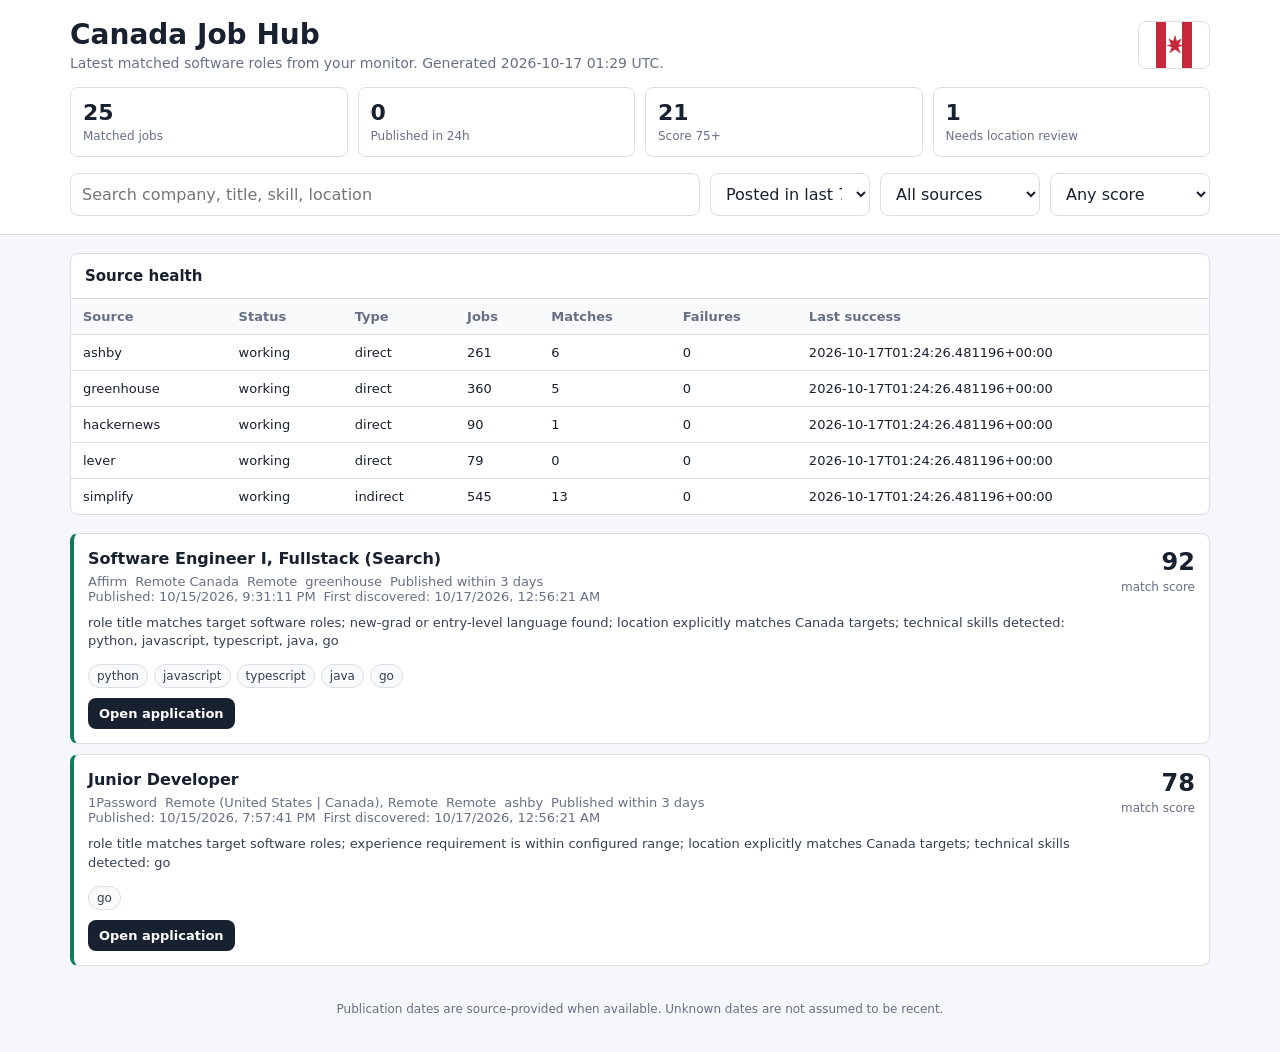
==== commit e0a54ad7: "Merge pull request #3 from aasmy/fix/publication-freshness Fix old listings appearing as fresh jobs" ====
--- a/public/index.html
+++ b/public/index.html
@@ -3,1369 +3,169 @@
 <head>
   <meta charset="utf-8">
   <meta name="viewport" content="width=device-width, initial-scale=1">
-  <meta name="theme-color" content="#ffffff">
   <title>Canada Job Hub</title>
-  <style>:root {
-  color-scheme: light;
-  --ink: #202526;
-  --muted: #626a6a;
-  --line: #e1e6e4;
-  --surface: #f5f7f6;
-  --green: #167451;
-  --green-light: #edf7f1;
-  --red: #bf3545;
-  --amber: #96600f;
-  --white: #fff;
-}
-* {
-  box-sizing: border-box;
-  letter-spacing: 0;
-}
-body {
-  margin: 0;
-  background: var(--white);
-  color: var(--ink);
-  font:
-    14px/1.5 -apple-system,
-    BlinkMacSystemFont,
-    "Segoe UI",
-    sans-serif;
-}
-button,
-input,
-select {
-  font: inherit;
-}
-button,
-a,
-input,
-select,
-summary {
-  -webkit-tap-highlight-color: transparent;
-}
-button,
-summary {
-  cursor: pointer;
-}
-button,
-a {
-  touch-action: manipulation;
-}
-button {
-  color: inherit;
-}
-button:disabled {
-  cursor: default;
-}
-a {
-  color: inherit;
-}
-svg {
-  width: 18px;
-  height: 18px;
-  display: block;
-  flex-shrink: 0;
-}
-button {
-  border: 0;
-  background: transparent;
-}
-button:focus-visible,
-a:focus-visible,
-input:focus-visible,
-select:focus-visible,
-summary:focus-visible {
-  outline: 3px solid #3e82b7;
-  outline-offset: 3px;
-}
-[hidden] {
-  display: none !important;
-}
-.shell {
-  width: min(1280px, 100%);
-  margin: 0 auto;
-  padding-inline: 32px;
-}
-.masthead {
-  border-bottom: 1px solid var(--line);
-}
-.masthead-inner {
-  min-height: 72px;
-  display: flex;
-  justify-content: space-between;
-  align-items: center;
-  gap: 16px;
-}
-.brand {
-  display: flex;
-  gap: 12px;
-  align-items: center;
-  font-size: 18px;
-}
-.brand-mark {
-  width: 36px;
-  height: 36px;
-  display: grid;
-  place-items: center;
-  background: #faeef0;
-  border-radius: 6px;
-  color: var(--red);
-}
-.brand strong {
-  font-weight: 700;
-}
-.updated {
-  font-size: 12px;
-  color: var(--muted);
-  display: flex;
-  align-items: center;
-  gap: 8px;
-}
-.status-dot {
-  width: 6px;
-  height: 6px;
-  border-radius: 50%;
-  background: var(--green);
-  flex-shrink: 0;
-}
-.icon-button {
-  width: 40px;
-  height: 40px;
-  border-radius: 6px;
-  display: inline-flex;
-  align-items: center;
-  justify-content: center;
-  color: var(--muted);
-}
-.icon-button:hover {
-  background: var(--surface);
-  color: var(--ink);
-}
-.heading-band {
-  padding-block: 32px;
-  display: flex;
-  justify-content: space-between;
-  align-items: center;
-  gap: 24px;
-}
-.eyebrow {
-  font-size: 11px;
-  font-weight: 650;
-  color: var(--muted);
-  margin-bottom: 8px;
-}
-h1 {
-  margin: 0;
-  font-size: 28px;
-  line-height: 1.25;
-  font-weight: 650;
-}
-h2 {
-  margin: 0;
-  font-size: 16px;
-  font-weight: 650;
-}
-.quick-count {
-  display: flex;
-  align-items: center;
-  gap: 12px;
-  font-size: 12px;
-  color: var(--muted);
-}
-.quick-count > span {
-  font-size: 32px;
-  line-height: 1;
-  font-weight: 650;
-  color: var(--green);
-}
-.views {
-  display: flex;
-  gap: 24px;
-  border-bottom: 1px solid var(--line);
-  overflow-x: auto;
-}
-.view {
-  white-space: nowrap;
-  min-height: 52px;
-  padding: 0 0 12px;
-  display: flex;
-  gap: 8px;
-  align-items: center;
-  border-bottom: 2px solid transparent;
-  color: var(--muted);
-  font-weight: 550;
-}
-.view.active {
-  border-bottom-color: var(--green);
-  color: var(--ink);
-  font-weight: 650;
-}
-.view > span {
-  font-size: 11px;
-  min-width: 20px;
-  line-height: 20px;
-  padding: 0 5px;
-  text-align: center;
-  background: var(--surface);
-  border-radius: 4px;
-  font-variant-numeric: tabular-nums;
-}
-.view.active > span {
-  background: var(--green-light);
-  color: var(--green);
-}
-.filters {
-  display: grid;
-  grid-template-columns: minmax(200px, 1fr) 140px 170px 140px 120px;
-  gap: 16px;
-  align-items: end;
-  padding-block: 24px;
-  border-bottom: 1px solid var(--line);
-}
-.search {
-  display: flex;
-  gap: 8px;
-  align-items: center;
-  border: 1px solid #cbd3ce;
-  border-radius: 6px;
-  min-height: 44px;
-  padding: 0 12px;
-  color: var(--muted);
-}
-.search:focus-within {
-  outline: 2px solid #3e82b7;
-  outline-offset: 2px;
-}
-.search input {
-  border: 0;
-  outline: 0;
-  min-width: 0;
-  width: 100%;
-  height: 42px;
-  background: transparent;
-  color: var(--ink);
-}
-input::placeholder {
-  color: var(--muted);
-}
-.filter-label {
-  display: flex;
-  flex-direction: column;
-  gap: 4px;
-  font-size: 11px;
-  color: var(--muted);
-  font-weight: 550;
-}
-select {
-  color: var(--ink);
-  min-height: 44px;
-  border: 1px solid #cbd3ce;
-  border-radius: 6px;
-  padding: 0 24px 0 10px;
-  background: var(--white);
-  width: 100%;
-  font-size: 13px;
-}
-.results-bar {
-  display: flex;
-  justify-content: space-between;
-  align-items: center;
-  gap: 16px;
-  padding-block: 24px 16px;
-}
-.results-bar > div {
-  display: flex;
-  align-items: center;
-  gap: 12px;
-  flex-wrap: wrap;
-}
-#results-count {
-  font-size: 12px;
-  color: var(--muted);
-}
-.sort-label {
-  display: flex;
-  align-items: center;
-  gap: 8px;
-  color: var(--muted);
-  font-size: 12px;
-  white-space: nowrap;
-}
-.sort-label select {
-  border: 0;
-  width: 152px;
-  background: var(--surface);
-  min-height: 36px;
-}
-.list-head,
-.job-row {
-  display: grid;
-  grid-template-columns: minmax(240px, 1fr) minmax(
-      140px,
-      180px
-    ) 112px 72px 168px;
-  gap: 16px;
-  align-items: center;
-}
-.list-head {
-  padding: 12px 16px;
-  font-size: 10px;
-  color: var(--muted);
-  background: var(--surface);
-  border-block: 1px solid var(--line);
-  font-weight: 600;
-}
-.job {
-  border-bottom: 1px solid var(--line);
-}
-.job-row {
-  padding: 20px 16px;
-  min-height: 116px;
-}
-.job:hover {
-  background: #fbfcfb;
-}
-.role-column {
-  min-width: 0;
-  display: flex;
-  gap: 12px;
-  align-items: flex-start;
-}
-.company-avatar {
-  width: 36px;
-  height: 36px;
-  flex: 0 0 36px;
-  display: grid;
-  place-items: center;
-  background: var(--surface);
-  border: 1px solid var(--line);
-  border-radius: 6px;
-  font-weight: 700;
-  font-size: 12px;
-  color: #4c6057;
-}
-.role-text {
-  min-width: 0;
-}
-.job-title {
-  font-size: 14px;
-  font-weight: 650;
-  line-height: 1.45;
-  display: block;
-  text-align: left;
-  padding: 0;
-  margin: 0 0 4px;
-  overflow-wrap: anywhere;
-  text-decoration: none;
-}
-.job-title:hover {
-  color: var(--green);
-  text-decoration: underline;
-  text-underline-offset: 3px;
-}
-.company-line {
-  display: flex;
-  gap: 8px;
-  align-items: center;
-  flex-wrap: wrap;
-  font-size: 12px;
-  color: var(--muted);
-}
-.job-status {
-  color: var(--green);
-  font-size: 11px;
-}
-.location-text {
-  font-size: 12px;
-  line-height: 1.5;
-  display: -webkit-box;
-  -webkit-line-clamp: 2;
-  -webkit-box-orient: vertical;
-  overflow: hidden;
-}
-.subtext {
-  font-size: 11px;
-  color: var(--muted);
-  margin-top: 4px;
-}
-.posted {
-  font-size: 12px;
-  font-weight: 550;
-  line-height: 1.45;
-}
-.posted.unknown {
-  color: var(--amber);
-}
-.match-value {
-  font-size: 14px;
-  font-weight: 650;
-  white-space: nowrap;
-}
-.match-value.high {
-  color: var(--green);
-}
-.match-value small {
-  font-size: 10px;
-  color: var(--muted);
-  font-weight: 400;
-}
-.match-bar {
-  height: 3px;
-  width: 48px;
-  background: #e5ebe7;
-  margin-top: 6px;
-  overflow: hidden;
-  border-radius: 2px;
-}
-.match-bar > span {
-  display: block;
-  height: 100%;
-  background: var(--green);
-}
-.row-actions {
-  display: flex;
-  align-items: center;
-  justify-content: flex-end;
-  gap: 4px;
-}
-.apply {
-  display: inline-flex;
-  align-items: center;
-  justify-content: center;
-  gap: 4px;
-  padding: 0 10px;
-  height: 36px;
-  border: 1px solid #cbd3ce;
-  border-radius: 6px;
-  text-decoration: none;
-  font-size: 12px;
-  font-weight: 600;
-  background: var(--white);
-}
-.apply:hover {
-  background: var(--green);
-  border-color: var(--green);
-  color: var(--white);
-}
-.row-actions .icon-button {
-  width: 36px;
-  height: 36px;
-}
-.icon-button.is-active {
-  color: var(--green);
-  background: var(--green-light);
-}
-.job-detail {
-  padding: 0 16px 16px 64px;
-}
-.detail-toggle {
-  display: inline-flex;
-  align-items: center;
-  gap: 6px;
-  font-size: 11px;
-  color: var(--muted);
-  padding: 0;
-  min-height: 24px;
-}
-.detail-toggle[aria-expanded="true"] svg {
-  transform: rotate(180deg);
-}
-.detail-body {
-  padding-top: 16px;
-  max-width: 850px;
-  font-size: 13px;
-}
-.detail-facts {
-  display: flex;
-  flex-wrap: wrap;
-  gap: 8px 24px;
-  font-size: 12px;
-  color: var(--muted);
-  margin-bottom: 12px;
-}
-.detail-facts strong {
-  font-weight: 550;
-  color: var(--ink);
-}
-.detail-body h3 {
-  font-size: 12px;
-  margin: 16px 0 8px;
-}
-.detail-body p {
-  margin: 0 0 12px;
-  line-height: 1.7;
-  overflow-wrap: anywhere;
-}
-.skill-list {
-  display: flex;
-  flex-wrap: wrap;
-  gap: 6px;
-  margin-block: 12px;
-}
-.skill {
-  padding: 3px 8px;
-  background: var(--surface);
-  font-size: 11px;
-  border-radius: 4px;
-}
-.description {
-  max-height: 280px;
-  overflow-y: auto;
-  white-space: pre-line;
-  border-left: 2px solid var(--line);
-  padding-left: 16px;
-}
-.empty {
-  padding: 48px 16px;
-  text-align: center;
-  border-bottom: 1px solid var(--line);
-}
-.empty > span {
-  display: inline-flex;
-  margin-bottom: 16px;
-  color: var(--muted);
-}
-.empty > span svg {
-  width: 32px;
-  height: 32px;
-}
-.empty p {
-  color: var(--muted);
-  max-width: 420px;
-  margin: 12px auto 24px;
-  font-size: 13px;
-}
-.secondary {
-  padding: 8px 16px;
-  border: 1px solid #cbd3ce;
-  border-radius: 6px;
-  font-size: 12px;
-  min-height: 40px;
-}
-.text-button {
-  padding: 8px 12px;
-  color: var(--green);
-  font-size: 12px;
-  min-height: 40px;
-}
-.source-health {
-  margin-top: 40px;
-  border-block: 1px solid var(--line);
-}
-.source-health summary {
-  display: flex;
-  align-items: center;
-  gap: 8px;
-  padding: 16px 0;
-  list-style: none;
-  font-size: 12px;
-  font-weight: 550;
-}
-.source-health summary::-webkit-details-marker {
-  display: none;
-}
-.source-health summary > span:first-child {
-  color: var(--green);
-}
-#health-summary {
-  font-weight: 400;
-  color: var(--muted);
-  margin-left: 8px;
-}
-.chevron {
-  margin-left: auto;
-  color: var(--muted);
-}
-.source-health[open] .chevron svg {
-  transform: rotate(180deg);
-}
-.table-scroll {
-  overflow-x: auto;
-}
-table {
-  border-collapse: collapse;
-  width: 100%;
-  font-size: 12px;
-  text-align: left;
-}
-th {
-  color: var(--muted);
-  font-weight: 500;
-  background: var(--surface);
-}
-th,
-td {
-  padding: 12px;
-  border-bottom: 1px solid var(--line);
-}
-.health-good {
-  color: var(--green);
-}
-.health-bad {
-  color: #ac293b;
-}
-footer {
-  display: flex;
-  justify-content: space-between;
-  flex-wrap: wrap;
-  gap: 8px;
-  padding-block: 20px 40px;
-  color: var(--muted);
-  font-size: 11px;
-}
-.toast {
-  position: fixed;
-  bottom: 24px;
-  left: 50%;
-  transform: translateX(-50%);
-  background: var(--ink);
-  color: var(--white);
-  padding: 12px 16px;
-  display: flex;
-  align-items: center;
-  gap: 24px;
-  border-radius: 6px;
-  box-shadow: 0 4px 20px #0002;
-  max-width: calc(100% - 32px);
-  z-index: 10;
-  font-size: 13px;
-}
-.toast button {
-  color: #9ee3bc;
-  font-weight: 650;
-  min-height: 32px;
-}
-.sr-only,
-.skip:not(:focus) {
-  position: absolute;
-  width: 1px;
-  height: 1px;
-  padding: 0;
-  margin: -1px;
-  overflow: hidden;
-  clip: rect(0, 0, 0, 0);
-  white-space: nowrap;
-  border: 0;
-}
-.skip:focus {
-  display: block;
-  padding: 12px;
-}
-.job-row {
-  min-height: 88px;
-  padding-block: 16px;
-}
-.search-group {
-  display: flex;
-  gap: 8px;
-  min-width: 0;
-}
-.search-group .search {
-  flex: 1;
-  min-width: 0;
-}
-.filter-more {
-  display: none;
-}
-.extra-filters {
-  display: contents;
-}
-.filters > * {
-  min-width: 0;
-}
-select {
-  min-width: 0;
-}
-.load-more {
-  display: block;
-  margin: 24px auto;
-}
-@media (min-width: 1500px) {
-  .shell {
-    padding-inline: 48px;
-  }
-}
-@media (max-width: 1100px) {
-  .filters {
-    grid-template-columns: repeat(4, 1fr);
-  }
-  .search {
-    grid-column: 1/-1;
-  }
-  .list-head,
-  .job-row {
-    grid-template-columns: minmax(190px, 1fr) 140px 100px 64px 152px;
-    gap: 12px;
-  }
-  .shell {
-    padding-inline: 24px;
-  }
-}
-@media (max-width: 800px) {
-  .list-head {
-    display: none;
-  }
-  .job-row {
-    grid-template-columns: minmax(0, 1fr) 112px;
-    gap: 12px;
-    padding: 20px 0 8px;
-  }
-  .role-column {
-    grid-column: 1/2;
-  }
-  .location-column {
-    grid-column: 1/2;
-    padding-left: 48px;
-  }
-  .date-column {
-    grid-column: 1/2;
-    padding-left: 48px;
-  }
-  .match-column {
-    grid-column: 2;
-    grid-row: 2;
-  }
-  .row-actions {
-    grid-column: 2;
-    grid-row: 1;
-    width: 112px;
-    display: grid;
-    grid-template-columns: 36px 36px;
-    justify-content: end;
-    gap: 4px;
-  }
-  .apply {
-    grid-column: 1/3;
-    grid-row: 2;
-    height: 36px;
-  }
-  .job-detail {
-    padding-left: 48px;
-  }
-  .location-text {
-    -webkit-line-clamp: 3;
-  }
-  .date-column {
-    padding-top: 0;
-  }
-  .date-column .subtext {
-    display: none;
-  }
-  .posted {
-    font-size: 11px;
-  }
-  .company-avatar {
-    width: 36px;
-    height: 36px;
-  }
-  .filters {
-    gap: 12px;
-  }
-  .heading-band {
-    padding-block: 24px;
-  }
-  .quick-count {
-    display: none;
-  }
-  h1 {
-    font-size: 24px;
-  }
-  .results-bar {
-    align-items: flex-start;
-  }
-  .results-bar > div {
-    gap: 4px;
-    flex-direction: column;
-    align-items: flex-start;
-  }
-  .views {
-    gap: 24px;
-  }
-  #health-summary {
-    margin-left: 0;
-    font-size: 11px;
-  }
-}
-@media (max-width: 540px) {
-  .shell {
-    padding-inline: 16px;
-  }
-  .brand {
-    font-size: 16px;
-    gap: 8px;
-  }
-  .brand-mark {
-    width: 32px;
-    height: 32px;
-  }
-  .updated {
-    gap: 4px;
-    font-size: 10px;
-  }
-  .updated .status-dot {
-    display: none;
-  }
-  .updated .icon-button {
-    width: 32px;
-    height: 36px;
-  }
-  .masthead-inner {
-    min-height: 64px;
-    gap: 8px;
-  }
-  .eyebrow {
-    font-size: 10px;
-  }
-  h1 {
-    font-size: 22px;
-  }
-  .filters {
-    grid-template-columns: 1fr 1fr;
-    padding-block: 16px;
-  }
-  .views {
-    gap: 20px;
-  }
-  .view {
-    font-size: 12px;
-  }
-  .job-title {
-    font-size: 13px;
-  }
-  .job-row {
-    grid-template-columns: minmax(0, 1fr) 88px;
-    gap: 8px;
-  }
-  .row-actions {
-    width: 88px;
-  }
-  .location-column,
-  .date-column,
-  .job-detail {
-    padding-left: 0;
-  }
-  .location-column {
-    padding-top: 4px;
-  }
-  .sort-label {
-    font-size: 0;
-  }
-  .sort-label select {
-    width: 144px;
-    font-size: 12px;
-  }
-  .company-line {
-    font-size: 11px;
-  }
-  .company-avatar {
-    display: none;
-  }
-  .source-health summary {
-    flex-wrap: wrap;
-  }
-  .source-health summary .chevron {
-    margin-left: auto;
-  }
-  #health-summary {
-    max-width: 45%;
-  }
-  .toast {
-    width: max-content;
-  }
-  .detail-facts {
-    display: grid;
-    gap: 8px;
-  }
-}
-@media (max-width: 1100px) {
-  .search-group {
-    grid-column: 1/-1;
-  }
-}
-@media (max-width: 540px) {
-  .filter-more {
-    display: inline-flex;
-    width: 44px;
-    height: 44px;
-    border: 1px solid #cbd3ce;
-    flex-shrink: 0;
-  }
-  .extra-filters {
-    display: none;
-  }
-  .filters[data-expanded="true"] .extra-filters {
-    display: contents;
-  }
-  .row-actions .icon-button {
-    width: 44px;
-    height: 44px;
-  }
-  .row-actions {
-    width: 96px;
-    grid-template-columns: 44px 44px;
-  }
-  .job-row {
-    grid-template-columns: minmax(0, 1fr) 96px;
-  }
-  .apply {
-    min-height: 44px;
-  }
-}
-</style>
+  <style>
+    :root {
+      color-scheme: light;
+      --ink: #18212f;
+      --muted: #667085;
+      --line: #d9dee7;
+      --panel: #ffffff;
+      --bg: #f5f7fa;
+      --red: #c9273a;
+      --green: #147a5c;
+      --blue: #255f9f;
+      --gold: #a45f08;
+    }
+    * { box-sizing: border-box; }
+    body { margin: 0; font-family: Inter, ui-sans-serif, system-ui, -apple-system, BlinkMacSystemFont, "Segoe UI", sans-serif; color: var(--ink); background: var(--bg); }
+    header { border-bottom: 1px solid var(--line); background: #fff; }
+    .wrap { max-width: 1180px; margin: 0 auto; padding: 18px 20px; }
+    .top { display: grid; grid-template-columns: 1fr auto; gap: 18px; align-items: center; }
+    h1 { margin: 0; font-size: 28px; letter-spacing: 0; }
+    .sub { margin-top: 4px; color: var(--muted); font-size: 14px; }
+    .mark { width: 72px; height: 48px; border: 1px solid var(--line); border-radius: 8px; background: linear-gradient(90deg, #fff 0 24%, #c9273a 24% 38%, #fff 38% 62%, #c9273a 62% 76%, #fff 76%); position: relative; }
+    .mark:after { content: ""; position: absolute; left: 27px; top: 13px; width: 18px; height: 22px; background: var(--red); clip-path: polygon(50% 0, 60% 30%, 86% 18%, 72% 45%, 100% 48%, 68% 58%, 82% 86%, 50% 68%, 18% 86%, 32% 58%, 0 48%, 28% 45%, 14% 18%, 40% 30%); }
+    .stats { display: grid; grid-template-columns: repeat(4, minmax(0, 1fr)); gap: 10px; margin-top: 16px; }
+    .stat { background: var(--panel); border: 1px solid var(--line); border-radius: 8px; padding: 12px; }
+    .stat b { display: block; font-size: 22px; }
+    .stat span { color: var(--muted); font-size: 12px; }
+    .controls { display: grid; grid-template-columns: minmax(180px, 1fr) repeat(3, minmax(120px, 160px)); gap: 10px; padding-top: 16px; }
+    input, select { width: 100%; border: 1px solid var(--line); border-radius: 8px; background: #fff; padding: 10px 11px; color: var(--ink); font: inherit; }
+    main .wrap { padding-top: 18px; }
+    .list { display: grid; gap: 10px; }
+    .health { margin-bottom: 18px; background: #fff; border: 1px solid var(--line); border-radius: 8px; overflow: hidden; }
+    .health h2 { margin: 0; padding: 13px 14px; font-size: 15px; border-bottom: 1px solid var(--line); }
+    table { width: 100%; border-collapse: collapse; font-size: 13px; }
+    th, td { text-align: left; padding: 10px 12px; border-bottom: 1px solid var(--line); vertical-align: top; }
+    th { color: var(--muted); font-weight: 650; background: #f9fafb; }
+    tr:last-child td { border-bottom: 0; }
+    .job { background: var(--panel); border: 1px solid var(--line); border-left: 4px solid var(--blue); border-radius: 8px; padding: 14px; display: grid; grid-template-columns: 1fr auto; gap: 12px; }
+    .job.high { border-left-color: var(--green); }
+    .job.review { border-left-color: var(--gold); }
+    .title { font-size: 16px; font-weight: 750; margin: 0 0 4px; line-height: 1.35; }
+    .meta { color: var(--muted); font-size: 13px; display: flex; flex-wrap: wrap; gap: 8px; }
+    .why { margin-top: 10px; color: #344054; font-size: 13px; line-height: 1.45; }
+    .skills { margin-top: 10px; display: flex; flex-wrap: wrap; gap: 6px; }
+    .pill { border: 1px solid var(--line); border-radius: 999px; padding: 4px 8px; font-size: 12px; background: #f9fafb; color: #344054; }
+    .score { min-width: 88px; text-align: right; }
+    .score b { font-size: 24px; display: block; }
+    .score span { color: var(--muted); font-size: 12px; }
+    .apply { display: inline-block; margin-top: 10px; color: #fff; background: var(--ink); text-decoration: none; padding: 8px 11px; border-radius: 8px; font-weight: 650; font-size: 13px; }
+    .empty { background: #fff; border: 1px dashed var(--line); border-radius: 8px; padding: 30px; text-align: center; color: var(--muted); }
+    footer { color: var(--muted); font-size: 12px; padding: 18px 20px 36px; text-align: center; }
+    @media (max-width: 780px) {
+      .top, .job { grid-template-columns: 1fr; }
+      .mark { display: none; }
+      .stats { grid-template-columns: repeat(2, minmax(0, 1fr)); }
+      .controls { grid-template-columns: 1fr; }
+      .score { text-align: left; }
+    }
+  </style>
 </head>
 <body>
-  <a class="skip" href="#jobs-heading">Skip to jobs</a>
-  <header class="masthead">
-    <div class="shell masthead-inner">
-      <div class="brand"><span class="brand-mark" data-icon="briefcase-business" aria-hidden="true"></span><span>Canada <strong>Job Hub</strong></span></div>
-      <div class="updated"><span class="status-dot"></span><span>Updated <time id="updated" datetime="2026-10-17T01:38:40.124774+00:00"></time></span><button id="refresh" class="icon-button" aria-label="Refresh jobs" title="Refresh jobs"><span data-icon="refresh-cw"></span></button></div>
+  <header>
+    <div class="wrap">
+      <div class="top">
+        <div>
+          <h1>Canada Job Hub</h1>
+          <div class="sub">Latest matched software roles from your monitor. Generated 2026-10-17 01:29 UTC.</div>
+        </div>
+        <div class="mark" aria-hidden="true"></div>
+      </div>
+      <section class="stats" aria-label="Job summary">
+        <div class="stat"><b id="total">0</b><span>Matched jobs</span></div>
+        <div class="stat"><b id="fresh">0</b><span>Published in 24h</span></div>
+        <div class="stat"><b id="high">0</b><span>Score 75+</span></div>
+        <div class="stat"><b id="review">0</b><span>Needs location review</span></div>
+      </section>
+      <section class="controls" aria-label="Filters">
+        <input id="search" placeholder="Search company, title, skill, location">
+        <select id="freshness">
+          <option value="last7" selected>Posted in last 7 days</option>
+          <option value="">All dates</option>
+          <option value="fresh">24 hours</option>
+          <option value="recent">3 days</option>
+          <option value="week">7 days</option>
+          <option value="older">Older</option>
+          <option value="unknown">Unknown</option>
+        </select>
+        <select id="source"><option value="">All sources</option></select>
+        <select id="score">
+          <option value="0">Any score</option>
+          <option value="60">60+</option>
+          <option value="75">75+</option>
+          <option value="90">90+</option>
+        </select>
+      </section>
     </div>
   </header>
-  <main class="shell">
-    <section class="heading-band" aria-labelledby="jobs-heading">
-      <div><div class="eyebrow">YOUR APPLICATION DESK</div><h1 id="jobs-heading">Your job shortlist.</h1></div>
-      <div class="quick-count"><span id="recent-count">0</span><div>posted in the<br>last 7 days</div></div>
-    </section>
-    <nav class="views" aria-label="Job views">
-      <button class="view active" data-view="recent" aria-current="page">Recent <span id="count-recent">0</span></button>
-      <button class="view" data-view="saved">Saved <span id="count-saved">0</span></button>
-      <button class="view" data-view="applied">Applied <span id="count-applied">0</span></button>
-      <button class="view" data-view="undated">Date unknown <span id="count-undated">0</span></button>
-      <button class="view" data-view="all">All jobs <span id="count-all">0</span></button>
-    </nav>
-    <section class="filters" aria-label="Job filters">
-      <div class="search-group"><label class="search"><span data-icon="search" aria-hidden="true"></span><input id="search" type="search" aria-label="Search jobs" placeholder="Search role, company or skill" autocomplete="off"></label><button id="filter-more" class="icon-button filter-more" aria-label="More filters" title="Source and match filters" aria-controls="extra-filters" aria-expanded="false"><span data-icon="sliders-horizontal" aria-hidden="true"></span></button></div>
-      <label class="filter-label">Posted<select id="freshness"><option value="last7" selected>Last 7 days</option><option value="fresh">Last 24 hours</option><option value="recent">Last 3 days</option><option value="">Any date</option><option value="unknown">Date unknown</option><option value="older">Older than 7 days</option></select></label>
-      <label class="filter-label">Location<select id="location"><option value="">Canada (all)</option><option value="bc">Vancouver / BC</option><option value="remote">Remote</option></select></label>
-      <div id="extra-filters" class="extra-filters"><label class="filter-label">Source<select id="source"><option value="">All sources</option></select></label>
-      <label class="filter-label">Match<select id="score"><option value="0">Any score</option><option value="75">75+ match</option><option value="90">90+ match</option></select></label></div>
-    </section>
-    <div class="results-bar"><div><h2 id="view-title">Recent opportunities</h2><span id="results-count" role="status" aria-live="polite"></span></div><label class="sort-label">Sort by <select id="sort" aria-label="Sort jobs"><option value="newest">Newest posted</option><option value="match">Best match</option><option value="discovered">Latest discovered</option></select></label></div>
-    <div class="list-head" aria-hidden="true"><span>ROLE / COMPANY</span><span>LOCATION</span><span>POSTED</span><span>MATCH</span><span></span></div>
-    <section id="list" aria-label="Matching jobs"></section>
-    <div id="empty" class="empty" hidden><span data-icon="inbox" aria-hidden="true"></span><h2 id="empty-title">No recent matches yet</h2><p id="empty-copy"></p><button id="reset" class="secondary">Reset filters</button><button id="show-undated" class="text-button">View jobs with unknown dates</button></div>
-    <details id="source-health" class="source-health"><summary><span data-icon="circle-check" aria-hidden="true"></span>Source activity <span id="health-summary"></span><span class="chevron" data-icon="chevron-down"></span></summary><div class="table-scroll"><table><caption class="sr-only">Recorded source checks</caption><thead><tr><th>Source</th><th>Status</th><th>Listings</th><th>Matches</th><th>Last successful check</th></tr></thead><tbody id="health"></tbody></table></div></details>
-    <footer><span>Publication dates stay separate from discovery dates.</span><span id="storage-note">Saved and Applied stay in this browser.</span></footer>
-  </main>
-  <div id="toast" class="toast" role="status" aria-live="polite" hidden><span id="toast-text"></span><button id="undo">Undo</button></div>
-  <noscript><p class="shell">Enable JavaScript to search and filter your jobs.</p></noscript>
-  <script id="job-data" type="application/json">[{"id": "d7bde6d18640d28089683b8c", "company": "1Password", "title": "Junior Developer", "location": "Remote (United States | Canada), Remote", "workplace": "Remote", "source": "ashby", "sources": ["ashby"], "url": "https://jobs.ashbyhq.com/1password/a492badd-a02f-4360-aa15-7ea8c6e2c85e", "score": 78, "why": "role title matches target software roles; experience requirement is within configured range; location explicitly matches Canada targets; technical skills detected: go", "skills": "go", "published": "2026-10-15T19:57:41.748000+00:00", "firstSeen": "2026-10-17T00:56:21.275392+00:00", "lastSeen": "2026-10-17T01:24:26.463008+00:00", "notified": true, "freshness": "Published within 3 days", "freshnessGroup": "recent", "description": "1Password is growing. We\u2019ve surpassed $400M in ARR and we\u2019re continuing to accelerate, earning a spot on the Forbes Cloud 100 for four years in a row and teaming up with iconic partners like Oracle Red Bull Racing. About 1Password At 1Password, we\u2019re building the foundation for a safe, productive digital future. Our mission is to unleash employee productivity without compromising security by ensuring every identity is authentic, every application sign-in is secure, and every device is trusted. We innovated the market-leading enterprise password manager and pioneered Unified Access Management, a new cybersecurity category built for the way people and AI agents work today. As one of the most loved brands in cybersecurity, we take a human-centric approach in everything from product strategy to user experience. Over 180,000 businesses, from Fortune 100 leaders to the world\u2019s most innovative AI companies, trust 1Password to help their teams securely adopt the SaaS and AI tools they need to do their best work. If you're excited about the opportunity to contribute to the digital safety of millions, to work alongside a team of curious, driven individuals, and to solve hard problems in a fast-paced, dynamic environment, then we want to hear from you. Come join us and help shape a safer, simpler digital future. We are excited to welcome a Software Developer to join our new Data Security team here at 1Password, whose mission is to safeguard 1Password\u2019s foundation by designing, implementing, and maintaining cryptographic systems and practices that ensure the confidentiality, integrity, and availability of information across our products. As part of our Security Department, the Developer will be partially responsible for the underlying cryptography across our products. You\u2019ll build cryptographic libraries and implement the latest algorithms directly into our client applications with security, performance and usability in mind. You\u2019ll develop proof-of-concepts and implement new industry specifications into code. You\u2019ll also conduct code and design reviews to ensure good cryptographic hygiene and standards across our codebase. How we\u2019re using AI today Our Engineering, Product, and Design teams are thoughtfully integrating AI across the full software and product development lifecycle to move faster without sacrificing quality or security. In practice, that looks like engineers using AI-assisted coding tools to accelerate reviews and catch bugs earlier, product managers synthesizing user research at scale, and designers rapidly prototyping and iterating with AI-generated mockups. We approach AI the same way we approach security: with clear principles, human accountability at every consequential decision point, and rigorous evaluation before anything ships to customers. This is a remote opportunity within Canada and the US. What we're looking for: - You have 0-2+ years of experience in software development. - You have a passion for and strong experience with security development best practices, coding standards, and design patterns. - You have a basic understanding of modern cryptographic algorithms, trade-offs and implementation considerations gained from real world experience. - You work well in a team environment with positive communications amongst a variety of technical and non-technical stakeholders. - You have proven experience in implementing testing methodologies and debugging techniques to ensure high-quality code. - You\u2019re adaptable and resilient, thriving in fast-paced environments with shifting priorities. Bonus points for: - Experience with implementing industry standards into new libraries or codebases. - Experience with Rust and/or Golang, or a demonstrated ability to pick up new languages quickly. What you can expect: - Work with a small team of security developers who are specialists in Rust and Golang Security. - Develop cryptographic or other security libraries to share common security-critical code across our applications. - Assist in security design efforts or scoping initiatives for new features, particularly with heavy cryptographic components. - Assess and take appropriate steps to resolve new security vulnerabilities across our applications. - Implement new security features for the next generation of 1Password. - Demonstrate leadership in security development and act as a trusted point of contact for management and other developers. - Work with a variety of teams across our hybrid core architecture, including Design, Product and Product Engineering. USA-based roles only: The annual base salary for this role is between $100,000 USD and $140,000 USD, plus immediate participation in 1Password's benefits program (health, dental, 401k and many others), utilization of our generous paid time off, an equity grant and, where applicable, participation in our incentive programs. Canada-based roles only: The annual base salary for this role is between $85,000 CAD and $119,000 CAD, plus immediate participation in 1Password\u2019s generous benefits program (health, dental, RRSP and many others), utilization of our generous paid time off, an equity grant and, where applicable, participation in our incentive programs. At 1Password, we approach each individual's compensation with a promise of fair market value and internal equity commensurate with experience and specific skill set. This posting is for an existing vacancy. Our culture At 1Password, we prioritize collaboration, clear and transparent communication, receptiveness to feedback, and alignment with our core values: keep it simple, lead with honesty, and put people first. You\u2019ll be part of a team that challenges the status quo, and is excited to experiment and iterate in search of the best solution. That said, 1Password is not for everyone https://blog.1password.com/inside-the-culture-powering-1passwords-next-chapter/. Our work is demanding, we strive for excellence, and the pace is fast. We need people who are keen to take on challenging problems, who seek feedback to grow, and who are driven to make an impact. If you're looking for a place where you can settle into a comfortable routine, this might not be the right fit for you. We\u2019re looking for individuals who are proven experts in their fields, as well as those who are highly adaptable, can thrive in ambiguity and through change, are curious, and above all deliver results. How we work with AI We are committed to leveraging cutting-edge technology\u2014including AI\u2014to achieve our mission. We also understand that thinking critically about AI in its current forms will help us create better solutions for our customers and ourselves with its future forms, which will help us continue to close the gap between security and privacy and achieve our mission. We want team members at all levels to take the approach of actively learning AI best practices, identifying opportunities to apply AI in meaningful ways, and driving innovative solutions in their daily work. Embracing the future of AI isn't just encouraged\u2014it's an essential part of how we will be successful at 1Password. This approach extends to our hiring process\u2014candidates are welcome to use AI tools responsibly and thoughtfully during the application process. To us, this means we do ask that you join live interviews without using AI tools so we can get to know how you communicate, solve problems, and collaborate with others. Our approach to remote work We believe in the power of remote work, but recognize that in-person connection is important to help us achieve our mission. While we are a remote-first company, travel for in-person engagement is a part of almost all roles, and we require our employees to be ready and willing to take part. Frequency will depend on role and responsibilities, and may include, but is not limited to: annual department-wide offsites, team meetings, and customer/industry events. What we offer We believe in working hard, and rewarding that hard work through our benefits. While not an exhaustive list, here is a glance at what we currently offer: Health and wellbeing \ud83d\udc76 Maternity and parental leave top-up programs \ud83e\ude7a Competitive health benefits \ud83c\udfdd Generous PTO policy Growth and future \ud83d\udcc8 RSU program for most employees \ud83d\udcb8 Retirement matching program \ud83d\udd11 Free 1Password account Community \ud83e\udd1d Paid volunteer days \ud83c\udfc6 Peer-to-peer recognition through Bonusly \ud83c\udf0e Remote-first work environment *Some roles in our GTM team are currently being hired for in-person hybrid work in Toronto and Austin. These roles will specify on the posting. You belong here. 1Password is proud to be an equal opportunity employer. We are committed to fostering an inclusive, diverse and equitable workplace that is built on trust, support and respect. We welcome all individuals and do not discriminate on the basis of gender identity and expression, race, ethnicity, disability, sexual orientation, colour, religion, creed, gender, national origin, age, marital status, pregnancy, sex, citizenship, education, languages spoken or veteran status. Be yourself, find your people and share the things you love. Accommodation is available upon request at any point during our recruitment process. If you require an accommodation, please speak to your talent acquisition partner or email us at nextbit@agilebits.com and we\u2019ll work to meet your needs. Remote work is a part of our DNA. Given that our company was founded remotely in 2005, we can safely say we're experts at building remote culture. That said, remote work at 1Password does mean working from your home country. If you've got questions or concerns about this, your talent partner would be happy to address them with you. Successful applicants will be required to complete a background check that may consist of prior employment verification, reference checks, education confirmation, criminal background, publicly available social media, credit history, or other information, as permitted by local law. 1Password uses artificial intelligence (AI) and machine learning (ML) technologies, including natural language processing and predictive analytics, to assist in the initial screening of employment applications and improve our recruitment process. See here https://www.ashbyhq.com/downloadables/ashby-bias-audit-08-2024.pdf for the latest third party bias audit information. If you prefer not to have your application assessed using AI/ML features, you may opt out by completing this form https://jobs.ashbyhq.com/1password/automation-notice. For additional information see our Candidate Privacy Notice https://1password.com/files/candidate-privacy-notice.pdf."}, {"id": "2b1a557049926e49e8bf30a6", "company": "1Password", "title": "Developer, Frontend", "location": "Remote (United States | Canada), Remote", "workplace": "Remote", "source": "ashby", "sources": ["ashby"], "url": "https://jobs.ashbyhq.com/1password/ec030dda-caff-4579-93ab-c9aa147a0241", "score": 84, "why": "role title matches target software roles; experience requirement is within configured range; location explicitly matches Canada targets; technical skills detected: typescript, react, go", "skills": "typescript, react, go", "published": "2026-09-11T22:31:08.441000+00:00", "firstSeen": "2026-10-17T00:56:21.274895+00:00", "lastSeen": "2026-10-17T01:24:26.462545+00:00", "notified": true, "freshness": "Published more than 7 days ago", "freshnessGroup": "older", "description": "1Password is growing. We\u2019ve surpassed $400M in ARR and we\u2019re continuing to accelerate, earning a spot on the Forbes Cloud 100 for four years in a row and teaming up with iconic partners like Oracle Red Bull Racing. About 1Password At 1Password, we\u2019re building the foundation for a safe, productive digital future. Our mission is to unleash employee productivity without compromising security by ensuring every identity is authentic, every application sign-in is secure, and every device is trusted. We innovated the market-leading enterprise password manager and pioneered Unified Access Management, a new cybersecurity category built for the way people and AI agents work today. As one of the most loved brands in cybersecurity, we take a human-centric approach in everything from product strategy to user experience. Over 180,000 businesses, from Fortune 100 leaders to the world\u2019s most innovative AI companies, trust 1Password to help their teams securely adopt the SaaS and AI tools they need to do their best work. If you're excited about the opportunity to contribute to the digital safety of millions, to work alongside a team of curious, driven individuals, and to solve hard problems in a fast-paced, dynamic environment, then we want to hear from you. Come join us and help shape a safer, simpler digital future. We're hiring a Frontend Developer to join our Developer and AI user interface team, where you'll build the controls and workflows that give developers and security teams visibility over how machine workloads, CI/CD pipelines, and AI agents access credentials at runtime. How we\u2019re using AI today Our Engineering, Product, and Design teams are thoughtfully integrating AI across the full software and product development lifecycle to move faster without sacrificing quality or security. In practice, that looks like engineers using AI-assisted coding tools to accelerate reviews and catch bugs earlier, product managers synthesizing user research at scale, and designers rapidly prototyping and iterating with AI-generated mockups. We approach AI the same way we approach security: with clear principles, human accountability at every consequential decision point, and rigorous evaluation before anything ships to customers. This is a remote opportunity within Canada and the US. What we're looking for: - 2+ years of experience in frontend software development; strong TypeScript fundamentals and experience with React or a comparable component-based framework - Experience contributing to features end-to-end, from API contract through component implementation and unit tests - Experience building complex form flows, including multi-step wizards, validation, error states, and async operations with sequential API calls and robust failure handling - You care deeply about code quality and visual craft. You sweat the details, review work critically, and hold a high bar for what ships - Working knowledge of accessibility fundamentals including keyboard navigation, ARIA, and screen reader considerations - Familiarity with i18n workflows, including static string extraction and integration with a localization system - Comfortable working iteratively. That means managing ambiguity, communicating progress clearly, and coordinating with cross-functional teams throughout the development cycle Bonus points for: - Experience with Electron or other desktop-targeted web runtimes - Working knowledge of GraphQL \u2014 writing queries and mutations, managing fetch/refetch behavior with Apollo Client What you can expect: - Build UI for a developer-facing secrets management product, including CI/CD integrations, workload identity flows, and environment configuration - Contribute to the auth prompt and autofill experience that users interact with every day across desktop and web surfaces - Build new product surfaces including multi-step setup wizards, list/detail pages, and admin policy controls, implementing from Figma designs through to production-ready components - Ship features incrementally, working collaboratively from scoping through launch, with visibility controls and policy checks shaping what different users see - Follow established design system guidelines and contribute to component patterns, with component tests required alongside every feature as part of the PR process - Collaborate with product, design, and infrastructure partners throughout the full development lifecycle, from planning and estimation through launch and iteration - Review code and share knowledge with teammates, contributing to a team culture of high standards and constructive feedback - Contribute to and maintain documentation on code processes, systems, and decisions to support team knowledge and scalability - Participate in a rotating on-call schedule shared across the team USA-based roles only: The annual base salary for this role is between $123,000 USD and $172,000 USD, plus immediate participation in 1Password's benefits program (health, dental, 401k and many others), utilization of our generous paid time off, an equity grant and, where applicable, participation in our incentive programs. Canada-based roles only: The annual base salary for this role is between $111,000 CAD and $155,000 CAD, plus immediate participation in 1Password\u2019s generous benefits program (health, dental, RRSP and many others), utilization of our generous paid time off, an equity grant and, where applicable, participation in our incentive programs. At 1Password, we approach each individual's compensation with a promise of fair market value and internal equity commensurate with experience and specific skill set. This posting is for an existing vacancy. Our culture At 1Password, we prioritize collaboration, clear and transparent communication, receptiveness to feedback, and alignment with our core values: keep it simple, lead with honesty, and put people first. You\u2019ll be part of a team that challenges the status quo, and is excited to experiment and iterate in search of the best solution. That said, 1Password is not for everyone https://blog.1password.com/inside-the-culture-powering-1passwords-next-chapter/. Our work is demanding, we strive for excellence, and the pace is fast. We need people who are keen to take on challenging problems, who seek feedback to grow, and who are driven to make an impact. If you're looking for a place where you can settle into a comfortable routine, this might not be the right fit for you. We\u2019re looking for individuals who are proven experts in their fields, as well as those who are highly adaptable, can thrive in ambiguity and through change, are curious, and above all deliver results. How we work with AI We are committed to leveraging cutting-edge technology\u2014including AI\u2014to achieve our mission. We also understand that thinking critically about AI in its current forms will help us create better solutions for our customers and ourselves with its future forms, which will help us continue to close the gap between security and privacy and achieve our mission. We want team members at all levels to take the approach of actively learning AI best practices, identifying opportunities to apply AI in meaningful ways, and driving innovative solutions in their daily work. Embracing the future of AI isn't just encouraged\u2014it's an essential part of how we will be successful at 1Password. This approach extends to our hiring process\u2014candidates are welcome to use AI tools responsibly and thoughtfully during the application process. To us, this means we do ask that you join live interviews without using AI tools so we can get to know how you communicate, solve problems, and collaborate with others. Our approach to remote work We believe in the power of remote work, but recognize that in-person connection is important to help us achieve our mission. While we are a remote-first company, travel for in-person engagement is a part of almost all roles, and we require our employees to be ready and willing to take part. Frequency will depend on role and responsibilities, and may include, but is not limited to: annual department-wide offsites, team meetings, and customer/industry events. What we offer We believe in working hard, and rewarding that hard work through our benefits. While not an exhaustive list, here is a glance at what we currently offer: Health and wellbeing \ud83d\udc76 Maternity and parental leave top-up programs \ud83e\ude7a Competitive health benefits \ud83c\udfdd Generous PTO policy Growth and future \ud83d\udcc8 RSU program for most employees \ud83d\udcb8 Retirement matching program \ud83d\udd11 Free 1Password account Community \ud83e\udd1d Paid volunteer days \ud83c\udfc6 Peer-to-peer recognition through Bonusly \ud83c\udf0e Remote-first work environment *Some roles in our GTM team are currently being hired for in-person hybrid work in Toronto and Austin. These roles will specify on the posting. You belong here. 1Password is proud to be an equal opportunity employer. We are committed to fostering an inclusive, diverse and equitable workplace that is built on trust, support and respect. We welcome all individuals and do not discriminate on the basis of gender identity and expression, race, ethnicity, disability, sexual orientation, colour, religion, creed, gender, national origin, age, marital status, pregnancy, sex, citizenship, education, languages spoken or veteran status. Be yourself, find your people and share the things you love. Accommodation is available upon request at any point during our recruitment process. If you require an accommodation, please speak to your talent acquisition partner or email us at nextbit@agilebits.com and we\u2019ll work to meet your needs. Remote work is a part of our DNA. Given that our company was founded remotely in 2005, we can safely say we're experts at building remote culture. That said, remote work at 1Password does mean working from your home country. If you've got questions or concerns about this, your talent partner would be happy to address them with you. Successful applicants will be required to complete a background check that may consist of prior employment verification, reference checks, education confirmation, criminal background, publicly available social media, credit history, or other information, as permitted by local law. 1Password uses artificial intelligence (AI) and machine learning (ML) technologies, including natural language processing and predictive analytics, to assist in the initial screening of employment applications and improve our recruitment process. See here https://www.ashbyhq.com/downloadables/ashby-bias-audit-08-2024.pdf for the latest third party bias audit information. If you prefer not to have your application assessed using AI/ML features, you may opt out by completing this form https://jobs.ashbyhq.com/1password/automation-notice. For additional information see our Candidate Privacy Notice https://1password.com/files/candidate-privacy-notice.pdf."}, {"id": "1167f8c2654d68f9379c3e5a", "company": "Cohere", "title": "Software Engineer, Security", "location": "Toronto, San Francisco, Canada, United States, New York, Montreal, Remote", "workplace": "Remote", "source": "ashby", "sources": ["ashby"], "url": "https://jobs.ashbyhq.com/cohere/a10a96b5-f772-466d-9297-f021f78ca9c0", "score": 78, "why": "role title matches target software roles; experience requirement not clearly stated; location explicitly matches Canada targets; technical skills detected: python, aws, azure, kubernetes, go", "skills": "python, aws, azure, kubernetes, go", "published": "2026-09-17T19:46:04.566000+00:00", "firstSeen": "2026-10-17T00:56:21.271987+00:00", "lastSeen": "2026-10-17T01:24:26.459976+00:00", "notified": true, "freshness": "Published more than 7 days ago", "freshnessGroup": "older", "description": "WHO ARE WE? Cohere is the leading security-first enterprise AI company. We build cutting-edge foundation AI models and end-to-end products that are designed to solve real-world business problems. We\u2019re training and deploying frontier models for enterprises who are building AI systems. We believe that our work is instrumental to the widespread adoption of AI and we are looking for folks that want to be part of that. We obsess over what we build. Each one of us is responsible for contributing to increasing the capabilities of our models and the value they drive for our customers. Cohere is a team of researchers, engineers, designers, and more, who are all passionate about their craft. We are a global technology company headquartered in Toronto with key offices in London, New York City, San Francisco, Montreal, Paris, Berlin and Seoul. Join us! About the Role Are you passionate about secure-by-design software engineering? Do you want to be at the forefront of AI innovation and enterprise security? Cohere's North team is seeking a Software Engineer with a focus on security to join our mission and make a significant impact. This isn't a review-and-advise role, you'll own and ship production security features that customers rely on every day. Your Role: As a Senior Software Engineer with a security focus, you'll play a pivotal role in building and securing North's architecture. Your responsibilities will include: - Software Development: Contributing to the core development of security features such as OIDC/OAuth flows and session management, ensuring North's AI agents are secure - Secure Coding: Writing secure code to handle OIDC tokens, user claims, and sensitive data, adhering to best practices for JWT validation and encryption - Authentication and Data Protection: Implementing authentication mechanisms including user login, token management, and authorization checks to maintain data integrity - Tool Integration: Pulling in new tools to enhance North's security capabilities - DevSecOps: Design and implement secret management within Kubernetes clusters, including encryption and RBAC - Cross-functional Collaboration: Demonstrate strong soft skills to communicate security best practices to stakeholders in a clear and concise manner You may be a good fit if: - Have 5+ years building user-facing security features in production systems - Ship production Python confidently and frequently - Understand OIDC/OAuth 2.0, JWT validation, and token lifecycle management deeply\u2014not just conceptually - Have hands-on experience with Kubernetes in both development and production environments - Have worked across GCP, AWS, Azure, or hybrid/multi-cloud deployments - Are comfortable working across the stack - Communicate security concepts clearly to non-security engineers and stakeholders - Thrive in fast-moving environments where priorities evolve - Experience working with AI/ML systems or LLM-based applications FULL-TIME EMPLOYEES AT COHERE ENJOY THESE PERKS: - A weekly lunch stipend of $75/\u00a375 or equivalent in your local currency for lunch. - Full health and dental benefits, including a separate budget for mental health. - RRSP matching, 401K, Pension Scheme. - 100% Parental Leave top-up for up to 6 months, for either parent. - Annual enrichment benefits: Arts & culture, fitness/wellness, quality time, and a workspace improvement credit. Education & learning stipend for conferences, courses, and coaching. - 6 weeks of paid vacation (30 working days!) - Budget for traveling to other offices if you are remote, plus an annual company offsite. HOW AND WHERE WE WORK: - Cohere is remote-friendly, but we also have offices in Toronto, London, New York City, San Francisco, Montreal, Paris, Berlin and Seoul with more opening soon. - For those in the office: a daily lunch program, plenty of snacks, and regular community and social events. - For those not near an office: a co-working benefit so you can work alongside others in your city. - Everyone receives a $500 home office stipend to set up your workspace properly. If any of the above doesn\u2019t line up exactly with your experience, we still encourage you to apply. We strive to create an inclusive work environment for all; we welcome applicants from all backgrounds and are committed to providing equal opportunities. Should you require any accommodations during the recruitment process, please submit an Accommodations Request Form https://docs.google.com/forms/d/12a6IrLdF3kI2nonKSr4tiFuz18rLQbaeYV-JM9L4o9Q/edit, and we will work together to meet your needs. We may use AI-enabled tools to screen and assess applicants against the criteria for this position. This helps our recruiters identify potentially qualified candidates, but it doesn't limit the applications our recruiters may review or consider. Beware of Scams: Cohere will never ask for payment or third-party services (e.g., CV writing) as part of our hiring process. All legitimate roles are listed on the Cohere careers page and LinkedIn only, with all communications from Cohere employees coming from an @cohere.com or @cw.cohere email alias. If jobs are viewed on other sites then please verify these through our official careers https://cohere.com/careers page."}, {"id": "79de33ff232c492b05c6c560", "company": "Cohere", "title": "Software Engineer, Security Agents", "location": "United States, Canada, Remote", "workplace": "Remote", "source": "ashby", "sources": ["ashby"], "url": "https://jobs.ashbyhq.com/cohere/1b909aeb-1221-476f-88fe-8300a2065975", "score": 69, "why": "role title matches target software roles; experience requirement not clearly stated; location explicitly matches Canada targets; technical skills detected: python, go", "skills": "python, go", "published": "2026-09-14T13:15:03.461000+00:00", "firstSeen": "2026-10-17T00:56:21.271882+00:00", "lastSeen": "2026-10-17T01:24:26.459849+00:00", "notified": true, "freshness": "Published more than 7 days ago", "freshnessGroup": "older", "description": "WHO ARE WE? Cohere is the leading security-first enterprise AI company. We build cutting-edge foundation AI models and end-to-end products that are designed to solve real-world business problems. We\u2019re training and deploying frontier models for enterprises who are building AI systems. We believe that our work is instrumental to the widespread adoption of AI and we are looking for folks that want to be part of that. We obsess over what we build. Each one of us is responsible for contributing to increasing the capabilities of our models and the value they drive for our customers. Cohere is a team of researchers, engineers, designers, and more, who are all passionate about their craft. We are a global technology company headquartered in Toronto with key offices in London, New York City, San Francisco, Montreal, Paris, Berlin and Seoul. Join us! ROLE OVERVIEW Ready to build AI agents that revolutionize enterprise security? The North Security team is looking for a Senior Software Engineer to create autonomous systems that handle the complex, critical tasks security practitioners face every day. KEY RESPONSIBILITIES As a Senior Software Engineer focused on agentic security, you'll build intelligent systems that empower security teams. Your responsibilities will include: - Build autonomous security agents that perform alert triage, secure code reviews, threat modeling, and vulnerability assessment - Develop agent orchestration systems that help security practitioners automate repetitive security tasks - Design and implement agent security controls to ensure our AI agents can safely interact with sensitive enterprise data - Create the security infrastructure that allows agents to operate in high-trust environments with stringent deployment requirements - Ship production-ready agent capabilities that run efficiently in resource-constrained environments - Research and implement novel security patterns for AI agent systems, sometimes requiring custom solutions where standard libraries fall short - Conduct security testing of both the agents you build and the platform that runs them. QUALIFICATIONS - 5+ years of software engineering experience with a track record of shipping user-facing security features - Strong Python development skills with significant production experience - Experience building or working with autonomous systems, AI agents, or intelligent automation - Solid understanding of security principles including session management, authentication, authorization, and secure coding practices - Ability to think about security at multiple layers: application security, agent behavior security, and infrastructure security - Comfortable working across the full stack and diving into unfamiliar codebases to understand and fix issues - Thrive in fast-paced environments where you can adapt to evolving priorities - Excited about the intersection of AI/ML and security engineering. WORKING LOCATION This role can be based remotely or from one of our office locations listed on the job description - there is no minimum in-office qualification requirement. We care most about hiring exceptional people regardless of locations, though please check the location listed on the posting for guidance around the core time zone or working hours alignment expected for the role. FULL-TIME EMPLOYEES AT COHERE ENJOY THESE PERKS: - A weekly lunch stipend of $75/\u00a375 or equivalent in your local currency for lunch. - Full health and dental benefits, including a separate budget for mental health. - RRSP matching, 401K, Pension Scheme. - 100% Parental Leave top-up for up to 6 months, for either parent. - Annual enrichment benefits: Arts & culture, fitness/wellness, quality time, and a workspace improvement credit. Education & learning stipend for conferences, courses, and coaching. - 6 weeks of paid vacation (30 working days!) - Budget for traveling to other offices if you are remote, plus an annual company offsite. HOW AND WHERE WE WORK: - Cohere is remote-friendly, but we also have offices in Toronto, London, New York City, San Francisco, Montreal, Paris, Berlin and Seoul with more opening soon. - For those in the office: a daily lunch program, plenty of snacks, and regular community and social events. - For those not near an office: a co-working benefit so you can work alongside others in your city. - Everyone receives a $500 home office stipend to set up your workspace properly. If any of the above doesn\u2019t line up exactly with your experience, we still encourage you to apply. We strive to create an inclusive work environment for all; we welcome applicants from all backgrounds and are committed to providing equal opportunities. Should you require any accommodations during the recruitment process, please submit an Accommodations Request Form https://docs.google.com/forms/d/12a6IrLdF3kI2nonKSr4tiFuz18rLQbaeYV-JM9L4o9Q/edit, and we will work together to meet your needs. We may use AI-enabled tools to screen and assess applicants against the criteria for this position. This helps our recruiters identify potentially qualified candidates, but it doesn't limit the applications our recruiters may review or consider. Beware of Scams: Cohere will never ask for payment or third-party services (e.g., CV writing) as part of our hiring process. All legitimate roles are listed on the Cohere careers page and LinkedIn only, with all communications from Cohere employees coming from an @cohere.com or @cw.cohere email alias. If jobs are viewed on other sites then please verify these through our official careers https://cohere.com/careers page."}, {"id": "ebd51b2448c8989406859180", "company": "Cohere", "title": "Software Engineer, Integrations", "location": "Europe, London, United States, New York, United Kingdom, Toronto, Montreal, Remote", "workplace": "Remote", "source": "ashby", "sources": ["ashby"], "url": "https://jobs.ashbyhq.com/cohere/96c74af4-b3d7-4960-a666-212ce4debac8", "score": 66, "why": "role title matches target software roles; experience requirement not clearly stated; location explicitly matches Canada targets; technical skills detected: go", "skills": "go", "published": "2026-08-11T10:41:22.845000+00:00", "firstSeen": "2026-10-17T00:56:21.271076+00:00", "lastSeen": "2026-10-17T01:24:26.459094+00:00", "notified": true, "freshness": "Published more than 7 days ago", "freshnessGroup": "older", "description": "WHO ARE WE? Cohere is the leading security-first enterprise AI company. We build cutting-edge foundation AI models and end-to-end products that are designed to solve real-world business problems. We\u2019re training and deploying frontier models for enterprises who are building AI systems. We believe that our work is instrumental to the widespread adoption of AI and we are looking for folks that want to be part of that. We obsess over what we build. Each one of us is responsible for contributing to increasing the capabilities of our models and the value they drive for our customers. Cohere is a team of researchers, engineers, designers, and more, who are all passionate about their craft. We are a global technology company headquartered in Toronto with key offices in London, New York City, San Francisco, Montreal, Paris, Berlin and Seoul. Join us! About North: North https://cohere.com/north is Cohere's cutting-edge AI workspace platform, designed to revolutionize the way enterprises utilize AI. It offers a secure and customizable environment, allowing companies to deploy AI while maintaining control over sensitive data. North integrates seamlessly with existing workflows, providing a trusted platform that connects AI agents with workplace tools and applications. Why this role: The Data Abstractions & Tools team is the group inside North responsible for how users bring their data into the platform and put it to work. We own the systems that let users upload, organize, and share their files and knowledge bases, the framework for extending agents with skills and third-party integrations, and the data-sync pipeline that connects enterprise data sources to North's agents. North connects to a growing set of external tools and data sources so its agents can act on a user's real workflow. This role owns the integration pipeline end-to-end: adding new integrations to the platform, helping other engineers do the same, and becoming the owner of the process that makes that repeatable. You will also create the evals and tests that make sure those integrations work as expected and keep working as the platform evolves. In this role, you will: - Build new integrations (tools) on the North agentic platform, and maintain the ones already in production. - Own the integration pipeline: the process for adding a new tool, from design to shipping to ongoing maintenance. - Help other engineers add integrations of their own, and raise the bar for how the team does it. - Create evals and tests to make sure integrations work as expected and alert on regressions. - Tune tool descriptions to improve performance based on feedback and evals. - Use AI actively in your work, while staying accountable for the quality and reliability of what you ship. You may be a good fit if: - You have shipped production code and are comfortable building integrations against external APIs. - You have a background in evaluating agentic systems (ideal), or at minimum know what an eval is and are comfortable with prompt engineering and tool-description tuning. - You excel in fast-paced environments and can execute while priorities are a moving target. - You bring high agency: you learn quickly and drive change without waiting for perfect instructions. - You've owned things end-to-end before and care about the quality of what ships, not just that it shipped. - You enjoy helping other engineers succeed, not just shipping your own work. Working Location: This role can be based remotely or from one of our office locations listed on the job description - there is no minimum in-office qualification requirement. We care most about hiring exceptional people regardless of locations, though please check the location listed on the posting for guidance around the core time zone or working hours alignment expected for the role. FULL-TIME EMPLOYEES AT COHERE ENJOY THESE PERKS: - A weekly lunch stipend of $75/\u00a375 or equivalent in your local currency for lunch. - Full health and dental benefits, including a separate budget for mental health. - RRSP matching, 401K, Pension Scheme. - 100% Parental Leave top-up for up to 6 months, for either parent. - Annual enrichment benefits: Arts & culture, fitness/wellness, quality time, and a workspace improvement credit. Education & learning stipend for conferences, courses, and coaching. - 6 weeks of paid vacation (30 working days!) - Budget for traveling to other offices if you are remote, plus an annual company offsite. HOW AND WHERE WE WORK: - Cohere is remote-friendly, but we also have offices in Toronto, London, New York City, San Francisco, Montreal, Paris, Berlin and Seoul with more opening soon. - For those in the office: a daily lunch program, plenty of snacks, and regular community and social events. - For those not near an office: a co-working benefit so you can work alongside others in your city. - Everyone receives a $500 home office stipend to set up your workspace properly. If any of the above doesn\u2019t line up exactly with your experience, we still encourage you to apply. We strive to create an inclusive work environment for all; we welcome applicants from all backgrounds and are committed to providing equal opportunities. Should you require any accommodations during the recruitment process, please submit an Accommodations Request Form https://docs.google.com/forms/d/12a6IrLdF3kI2nonKSr4tiFuz18rLQbaeYV-JM9L4o9Q/edit, and we will work together to meet your needs. We may use AI-enabled tools to screen and assess applicants against the criteria for this position. This helps our recruiters identify potentially qualified candidates, but it doesn't limit the applications our recruiters may review or consider. Beware of Scams: Cohere will never ask for payment or third-party services (e.g., CV writing) as part of our hiring process. All legitimate roles are listed on the Cohere careers page and LinkedIn only, with all communications from Cohere employees coming from an @cohere.com or @cw.cohere email alias. If jobs are viewed on other sites then please verify these through our official careers https://cohere.com/careers page."}, {"id": "3a35ab81144e0cd7686253a6", "company": "Cohere", "title": "Software Engineer, Data Infrastructure", "location": "New York, San Francisco, Canada, United States, Toronto, Montreal, Remote", "workplace": "Remote", "source": "ashby", "sources": ["ashby"], "url": "https://jobs.ashbyhq.com/cohere/6aa3cb2b-ee8b-4c92-b505-3a7509f80d7f", "score": 72, "why": "role title matches target software roles; experience requirement not clearly stated; location explicitly matches Canada targets; technical skills detected: python, kubernetes, go", "skills": "python, kubernetes, go", "published": "2026-05-14T19:24:12.210000+00:00", "firstSeen": "2026-10-17T00:56:21.269739+00:00", "lastSeen": "2026-10-17T01:24:26.457757+00:00", "notified": true, "freshness": "Published more than 7 days ago", "freshnessGroup": "older", "description": "WHO ARE WE? Cohere is the leading security-first enterprise AI company. We build cutting-edge foundation AI models and end-to-end products that are designed to solve real-world business problems. We\u2019re training and deploying frontier models for enterprises who are building AI systems. We believe that our work is instrumental to the widespread adoption of AI and we are looking for folks that want to be part of that. We obsess over what we build. Each one of us is responsible for contributing to increasing the capabilities of our models and the value they drive for our customers. Cohere is a team of researchers, engineers, designers, and more, who are all passionate about their craft. We are a global technology company headquartered in Toronto with key offices in London, New York City, San Francisco, Montreal, Paris, Berlin and Seoul. Join us! Why this role? The Data Infrastructure team at Cohere is responsible for the storage and data movement layer underlying every model training run. We're building the unified storage layer that feeds our training workloads. It needs to serve petabytes of training data and model checkpoints fast enough to keep thousands of GPUs busy across several training clusters. In this role, you\u2019d have an opportunity to build this system from the ground up. You\u2019d be a key contributor, working on a problem few teams have had to solve at this scale. In this role, you will: - Design, build, and operate the distributed storage system that feeds model training and evaluation. - Run this system multiple on Kubernetes clusters at petabyte scale. - Work with researchers and training-infra teams on how jobs actually read and write data, and turn that into throughput, latency, and durability requirements - Work through the networking, I/O, and consistency problems of moving large datasets and checkpoints across regions and backends, with GPU idle time and time-to-insight as the measures of success You may be a good fit if you have: - Strong storage fundamentals, including replication, consistency, caching, and data lifecycle management. - Strong coding ability. We work in Python and Go; experience in either is enough, but you should be willing to pick up the other - Experience running stateful systems on Kubernetes, including Persistent Volumes, CSI drivers, and StatefulSets. - Hands-on experience with cloud object storage such as S3 as well as POSIX-style filesystems. It\u2019s a bonus if you have: - Experience with parallel or HPC filesystems such as Weka, VAST, or Lustre. - Familiarity with the data-loading and checkpointing patterns used in large-scale model training. - An interest in how large models are trained and evaluated, including the trajectory and eval data those runs generate, and a desire to understand the workloads the platform is serving. FULL-TIME EMPLOYEES AT COHERE ENJOY THESE PERKS: - A weekly lunch stipend of $75/\u00a375 or equivalent in your local currency for lunch. - Full health and dental benefits, including a separate budget for mental health. - RRSP matching, 401K, Pension Scheme. - 100% Parental Leave top-up for up to 6 months, for either parent. - Annual enrichment benefits: Arts & culture, fitness/wellness, quality time, and a workspace improvement credit. Education & learning stipend for conferences, courses, and coaching. - 6 weeks of paid vacation (30 working days!) - Budget for traveling to other offices if you are remote, plus an annual company offsite. HOW AND WHERE WE WORK: - Cohere is remote-friendly, but we also have offices in Toronto, London, New York City, San Francisco, Montreal, Paris, Berlin and Seoul with more opening soon. - For those in the office: a daily lunch program, plenty of snacks, and regular community and social events. - For those not near an office: a co-working benefit so you can work alongside others in your city. - Everyone receives a $500 home office stipend to set up your workspace properly. If any of the above doesn\u2019t line up exactly with your experience, we still encourage you to apply. We strive to create an inclusive work environment for all; we welcome applicants from all backgrounds and are committed to providing equal opportunities. Should you require any accommodations during the recruitment process, please submit an Accommodations Request Form https://docs.google.com/forms/d/12a6IrLdF3kI2nonKSr4tiFuz18rLQbaeYV-JM9L4o9Q/edit, and we will work together to meet your needs. We may use AI-enabled tools to screen and assess applicants against the criteria for this position. This helps our recruiters identify potentially qualified candidates, but it doesn't limit the applications our recruiters may review or consider. Beware of Scams: Cohere will never ask for payment or third-party services (e.g., CV writing) as part of our hiring process. All legitimate roles are listed on the Cohere careers page and LinkedIn only, with all communications from Cohere employees coming from an @cohere.com or @cw.cohere email alias. If jobs are viewed on other sites then please verify these through our official careers https://cohere.com/careers page."}, {"id": "1dd8fe3026926d9357c51999", "company": "Reddit", "title": "Software Engineer, Ads", "location": "Remote - Ontario, Canada", "workplace": "Remote", "source": "greenhouse", "sources": ["greenhouse"], "url": "https://job-boards.greenhouse.io/reddit/jobs/6512458", "score": 78, "why": "role title matches target software roles; experience requirement not clearly stated; location explicitly matches Canada targets; technical skills detected: python, java, postgres, docker, kubernetes, go", "skills": "python, java, postgres, docker, kubernetes, go", "published": "2025-01-07T00:00:56+00:00", "firstSeen": "2026-10-17T00:56:21.261159+00:00", "lastSeen": "2026-10-17T01:24:26.446350+00:00", "notified": true, "freshness": "Published more than 7 days ago", "freshnessGroup": "older", "description": "Reddit is a community of communities. It\u2019s built on shared interests, passion, and trust, and is home to the most open and authentic conversations on the internet. Every day, Reddit users submit, vote, and comment on the topics they care most about. With 100,000+ active communities and approximately 130 million daily active unique visitors, Reddit is one of the internet\u2019s largest sources of information. For more information, visit www.redditinc.com . Reddit has a flexible workforce! If you happen to live close to one of our physical office locations our doors are open for you to come into the office as often as you'd like. Don't live near one of our offices? No worries: You can apply to work remotely in any country in which we have a physical presence. Team Description Reddit is poised to rapidly innovate and grow like no other time in its history. We\u2019re currently hiring across multiple teams, some of these teams include: Ads ML Serving Team The Ads ML Serving team is part of Reddit\u2019s Ads ML Platform, which builds the infrastructure and tools that power machine learning across Ads. This team focuses on creating a highly reliable, scalable, and efficient ML serving stack. Their work includes evolving long-term serving architecture, integrating closely with the ads serving stack, optimizing CPU/GPU performance, and building model velocity tools like observability libraries and model quality gating. Attribution &amp; Identity Team The Attribution &amp; Identity team builds products that help advertisers understand and measure the impact of their campaigns. They focus on attribution systems, identity solutions, and advertiser experimentation tools that improve performance insights and usability. Their goal is to make Reddit\u2019s advertising platform more effective, transparent, and data-driven. Ads Growth Team The Ads Growth team drives initiatives to expand Reddit\u2019s advertiser base, with a focus on Small to Medium Businesses (SMBs). We build and scale the technical foundation for key product pillars that enable SMB advertisers to succeed on Reddit. Our work spans collaboration with product, design, marketing, data science, UX, and sales teams to deliver measurable business outcomes. We prioritize iterative development, rapid shipping, rigorous testing, and building capabilities that create step-change growth. Our goal is to multiply the number of monthly active advertisers by delivering impactful tools, features, and experiences tailored to the needs of SMBs. Business Manager The Business Manager team stands out for its genuinely inclusive and collaborative culture, where not only is open feedback central, but every opinion and idea is truly valued and given space to shape our direction. Here, diverse perspectives are seen as a core strength, fostering a team dynamic where everyone feels empowered to contribute and innovate. On a day-to-day basis, engineers tackle complex, high-stakes challenges at the core of Reddit\u2019s ads platform which include innovating on permissions systems, building Agency and Large Enterprise solutions, and driving adoption among Reddit's largest advertisers. From ideation to delivery, our engineers are trusted with end-to-end ownership of their projects, working closely in cross-functional collaboration with PMs, UX, and partner teams. This hands-on approach means every team member plays a direct and visible role in delivering high-impact, user-focused solutions for some of Reddit\u2019s most strategic advertisers. Role Description: This is a generalist mid-level backend position within the Ads Organization. Ads is the fuel that powers Reddit\u2019s mission. As a backend engineer on the team, candidates might work on: Microservices and APIs that power our advertiser-facing product, ads.reddit.com Distributed systems that ensure the right ad gets shown to the right user at the right time Backends that power interactive user experiences on our ads like Polls and Games Real time, data intensive systems that measure the performance of our ad campaigns Infrastructure that supports all of the above Technologies used on the team include: Languages: Go, Python, Scala Frameworks: Spark, Thrift, Baseplate, Kafka Datastores: Postgres, BigQuery, Redis, Druid&nbsp; Tools: Kubernetes, Argo, Docker Mid-level engineers are expected to absorb best practices and learn exceptionally quickly while being effective core contributors. Engineers at this level must be able to code independently, but may work with senior engineers on the design of complex solutions. The most important skills an engineer at this level must possess are 1) coachability and an eagerness to grow, 2) deep passion for coding, and 3) excellent independent learning skills, all while operating as a fully functioning member of an engineering team. Responsibilities: Work with product managers to design and implement Ads products. Collaborate closely with the platform and data teams while building new features. Lead the processes needed to improve operational stability, including improving code quality, delivering dashboards and data visualizations. Build extensible components that would align with the product objectives.&nbsp; Support day to day project management tasks including communicating project updates, managing project timelines and overseeing project execution.&nbsp;&nbsp; Required Qualifications: 3+ years of software development experience in one or more general purpose programming languages (Java, Scala, Go, C++, Python). Able to take complete ownership of a feature or project. Bonus Points: Experience working in the Ads domain&nbsp; Experience or interest in the advertising business and understanding customer needs Benefits: Global Benefit programs that fit your lifestyle, from workspace to professional development to caregiving support Family Planning Support Gender-Affirming Care Mental Health &amp; Coaching Benefits Comprehensive Medical Benefits &amp; Health Care Spending Account Registered Retirement Savings Plan with matching contributions Income Replacement Programs Flexible Vacation &amp; Paid Volunteer Time Off Generous Paid Parental Leave In select roles and locations, the interviews will be recorded, transcribed and summarized by artificial intelligence (AI). You will have the opportunity to opt out of recording, transcription and summarization prior to any scheduled interviews. During the interview, we will collect the following categories of personal information: Identifiers, Professional and Employment-Related Information, Sensory Information (audio/video recording), and any other categories of personal information you choose to share with us. We will use this information to evaluate your application for employment or an independent contractor role, as applicable.&nbsp; We will not sell your personal information or disclose it to any third party for their marketing purposes.&nbsp; We will delete any recording of your interview promptly after making a hiring decision.&nbsp; For more information about how we will handle your personal information, including our retention of it, please refer to our Candidate Privacy Policy for Potential Employees and Contractors . Reddit is proud to be an equal opportunity employer, and is committed to building a workforce representative of the diverse communities we serve.&nbsp; Reddit is committed to providing reasonable accommodations for qualified individuals with disabilities and disabled veterans in our job application procedures. If, due to a disability, you need an accommodation during the interview process, please let your recruiter know."}, {"id": "303a114830ac3f57ee2b9114", "company": "Affirm", "title": "Software Engineer II, Backend (Online Storage)", "location": "Remote Canada", "workplace": "Remote", "source": "greenhouse", "sources": ["greenhouse"], "url": "https://job-boards.greenhouse.io/affirm/jobs/8012043003", "score": 87, "why": "role title matches target software roles; experience requirement is within configured range; location explicitly matches Canada targets; technical skills detected: python, sql, aws, kubernetes", "skills": "python, sql, aws, kubernetes", "published": "2026-10-08T19:53:50+00:00", "firstSeen": "2026-10-17T00:56:21.255393+00:00", "lastSeen": "2026-10-17T01:24:26.442421+00:00", "notified": true, "freshness": "Published more than 7 days ago", "freshnessGroup": "older", "description": "At Affirm, we exist for the moments that matter\u2014giving people a clear, predictable way to pay over time, with no hidden fees, no surprises, and no tradeoffs on what matters most. The Data and Storage Services team is responsible for Affirm's data infrastructure across OLTP and OLAP systems, spanning critical online checkout databases, batch orchestration, streaming infrastructure, event-driven frameworks, BI, analytics tooling, large-scale data platforms, and agentic data tools such as semantic layers and internal platform data applications. Our mission is to provide trustworthy, intuitive, and cost-efficient solutions for Affirmers to secure, store, analyze, and transform data at exceptional scale. The Online Storage team provides a set of managed databases as a platform, used to persist data for all Affirm services. Our platform enables self-service access to OLTP storage systems, including Relational DB(MySQL), KV(DynamoDB), Distributed SQL(TiDB) and Cache(Redis). As a team, we are responsible for various data and access patterns, including but not limited to mission-critical financial transactional data, data science models, and any new persistence use case. These responsibilities require us to learn and gain deep expertise in various database systems.&nbsp; We are looking for a talented Software Engineer who can build and scale Cache Services (Redis and Valkey) identifying opportunities to improve how we migrate, productionize, operate, self-service and improve this mission-critical infrastructure to unlock substantial value within our business. You\u2019ll have the opportunity to directly influence your team\u2019s roadmap in close collaboration with your peers, share your knowledge and expertise with others and learn from some of the best on our shared mission to deliver honest financial products that improve lives. What you\u2019ll do Build and scale Affirm's Cache Services on Redis and Valkey, owning cluster migrations end to end and delivering them in phases against agreed outcomes. Productionize cache clusters: capacity and shard planning, failover and replication setup, upgrades, and staged rollouts with rollback paths. Replace manual cache requests (provisioning, config changes, access) with automated, audited self-service workflows. Operate the fleet in production: define SLOs, build alerting for hot keys, memory pressure and replication lag, and use on-call findings to reduce KTLO. Partner with client teams on caching strategy (key design, TTLs, consistency, client timeouts) and feed fleet data into the team's roadmap. With the support of your team\u2019s tech lead and manager, you will break down larger projects into individual tasks, deliver them in multiple phases, and collaborate with others to ensure timely delivery of your work. Support your peers and stakeholders in the product development lifecycle by collaborating with product management, design &amp; analytics by participating in ideation, articulating technical constraints, and partnering on decisions that properly consider risks and trade-offs. Support the operations and availability of your team\u2019s artifacts by creating and monitoring metrics, escalating when needed, and supporting \u201ckeep the lights on\u201d &amp; on-call efforts. Contribute to a sense of community on your team by engaging in growth and development activities such as participation in the interview process. What we look for 2+ years of experience as a software engineer. Experience designing, developing and launching backend systems and are proficient in one of Python or Kotlin. Familiar with the building blocks of distributed systems, and the technologies like AWS, MySQL, Redis/Valkey, Terraform and Kubernetes. Have worked on Redis, Valkey or a comparable in-memory store in production and understand replication, persistence, cluster mode, eviction, and their failure modes. Can reason about a caching workload end to end: hit rates, tail latency, hot keys, stampedes, and consistency with the source of truth. Experience automating infrastructure operations with Terraform, Kubernetes and Python, and prefer tested playbooks over manual runbooks. Experience carrying on-call for a stateful service and can take an incident from metrics to root cause to a durable fix. You have mastered taking a simple problem or business scenario into a solution that interacts with multiple software components, and executing on it by writing clear, easily understood, well tested and extensible code. Comfortable navigating a large code base, debugging others' code, and providing feedback to other engineers through code reviews. Demonstrated experience that you take ownership of your growth, proactively seeking feedback from your team, your manager, and your stakeholders. Strong verbal and written communication skills that support effective collaboration with our global engineering team. Base Pay Grade - L Equity Grade - Canada 5 Employees new to Affirm typically come in at the start of the pay range. Affirm focuses on providing a simple and transparent pay structure which is based on a variety of factors, including location, experience and job-related skills. Base pay is part of a total compensation package that may include monthly stipends for health, wellness and tech spending, and benefits (including 100% subsidized medical coverage, dental and vision for you and your dependents). In addition, the employees may be eligible for equity rewards offered by Affirm Holdings, Inc. (parent company). CAN base pay range per year: $133,000 - $183,000 $CAD. This remote role is open only to candidates residing in Alberta, British Columbia, Manitoba, New Brunswick, Newfoundland and Labrador, Nova Scotia, Ontario, Prince Edward Island, or Saskatchewan. #LI-Remote Remote-first with flexibility built in Affirm is proud to be a remote-first company. Most roles can be done from almost anywhere within the country of employment. Some positions may occasionally require in-person work at an Affirm office, and a few are office-based due to the nature of the work. All new hires will be invited to attend an in-person onboarding experience. Benefits designed for you Our benefits reflect our commitment to care, transparency, and flexibility. Here are a few highlights: Health coverage at no cost: We cover 100% of premiums for employees and their dependents. Spending stipends: Monthly stipends support your tech setup, and the ability to choose health and wellness options that are right for you. Time off to recharge: Flexible time off and generous holiday calendars help you rest when you need to. Own a piece of what you build: Our employee stock purchase plan (ESPP) lets you buy Affirm stock at a discount. We\u2019re committed to providing an inclusive interview process, including accommodations for candidates with disabilities. If you need support, we\u2019re happy to help. For positions based in San Francisco or Los Angeles: Affirm considers qualified applicants with arrest and conviction records, as required by law. By clicking \"Submit Application,\" you acknowledge that you have read Affirm's&nbsp; Global Candidate Privacy Notice and consent to the use of your personal information as described."}, {"id": "b91f400cf6b29503397d1bc4", "company": "Affirm", "title": "Software Engineer II, Backend (Decisions Orchestration)", "location": "Remote Canada", "workplace": "Remote", "source": "greenhouse", "sources": ["greenhouse"], "url": "https://job-boards.greenhouse.io/affirm/jobs/8003018003", "score": 75, "why": "role title matches target software roles; experience requirement not clearly stated; location explicitly matches Canada targets; technical skills detected: python, sql, aws, go", "skills": "python, sql, aws, go", "published": "2026-10-06T13:57:16+00:00", "firstSeen": "2026-10-17T00:56:21.255282+00:00", "lastSeen": "2026-10-17T01:24:26.442293+00:00", "notified": true, "freshness": "Published more than 7 days ago", "freshnessGroup": "older", "description": "At Affirm, we exist for the moments that matter\u2014giving people a clear, predictable way to pay over time, with no hidden fees, no surprises, and no tradeoffs on what matters most. Your role will be instrumental in designing the next generation of Affirm\u2019s Checkout Platform to provide a world-class buying experience that puts customers first! We are seeking a Backend Software Engineer to build out financial products and features providing new levels of accessibility and flexibility to our users. You will work in a fast-paced team environment, designing and implementing new API\u2019s and microservice interfaces to manage every users\u2019 transaction with Affirm. You will also use your technical skillset to find opportunities to improve the performance and reliability of the systems that drive the user journey through purchasing with Affirm. Come join us as we build a beloved, lasting financial services brand predicated on honesty and trust. It\u2019s going to be an amazing ride! What you'll do Work with technical leaders in the team to design and implement insightful forward-looking approaches that go beyond the direct team and solve large open-ended problems Actively own components of checkout systems and define their long-term health, while also improving the health of surrounding systems Collaborate with engineers within our team and across the organization to build the next generation of the checkout platform Learn and improve engineering standards, tooling, and processes across the checkout platform What we look for Take Ownership. You enjoy working with product and engineering leaders to develop detailed project definitions, and drive technical decisions within your team Execute. You have a proven track record of developing, testing, and shipping high-quality software at scale Collaborate. You communicate clearly both verbally and in writing. If anything, you trend towards over-communication Build Teams. You grow with engineers around you through sharing your learnings and providing feedback to your peers that will help the team grow Customer-centric mentality. You are empathetic to the user experience and thoughtful about what we can do to make it better &nbsp;This position requires either equivalent practical experience or a Bachelor\u2019s degree in a related field Tech You Will Use Python Kotlin RPC Redis MySQL AWS Github Base Pay Grade - L Equity Grade - Canada 5 Employees new to Affirm typically come in at the start of the pay range. Affirm focuses on providing a simple and transparent pay structure which is based on a variety of factors, including location, experience and job-related skills. Base pay is part of a total compensation package that may include equity rewards, monthly stipends for health, wellness and tech spending, and benefits (including 100% subsidized medical coverage, dental and vision for you and your dependents.) CAN base pay range per year: $133,000 - $183,000 Location - Remote Canada This remote role is open only to candidates residing in Alberta, British Columbia, Manitoba, New Brunswick, Newfoundland and Labrador, Nova Scotia, Ontario, Prince Edward Island, or Saskatchewan. #LI-Remote Remote-first with flexibility built in Affirm is proud to be a remote-first company. Most roles can be done from almost anywhere within the country of employment. Some positions may occasionally require in-person work at an Affirm office, and a few are office-based due to the nature of the work. All new hires will be invited to attend an in-person onboarding experience. Benefits designed for you Our benefits reflect our commitment to care, transparency, and flexibility. Here are a few highlights: Health coverage at no cost: We cover 100% of premiums for employees and their dependents. Spending stipends: Monthly stipends support your tech setup, and the ability to choose health and wellness options that are right for you. Time off to recharge: Flexible time off and generous holiday calendars help you rest when you need to. Own a piece of what you build: Our employee stock purchase plan (ESPP) lets you buy Affirm stock at a discount. We\u2019re committed to providing an inclusive interview process, including accommodations for candidates with disabilities. If you need support, we\u2019re happy to help. For positions based in San Francisco or Los Angeles: Affirm considers qualified applicants with arrest and conviction records, as required by law. By clicking \"Submit Application,\" you acknowledge that you have read Affirm's&nbsp; Global Candidate Privacy Notice and consent to the use of your personal information as described."}, {"id": "4de6ac257cc8ae27cf0d244b", "company": "Affirm", "title": "Software Engineer I, Fullstack (Search)", "location": "Remote Canada", "workplace": "Remote", "source": "greenhouse", "sources": ["greenhouse", "simplify"], "url": "https://job-boards.greenhouse.io/affirm/jobs/8017342003", "score": 92, "why": "role title matches target software roles; new-grad or entry-level language found; location explicitly matches Canada targets; technical skills detected: python, javascript, typescript, java, go", "skills": "python, javascript, typescript, java, go", "published": "2026-10-15T21:31:11+00:00", "firstSeen": "2026-10-17T00:56:21.255173+00:00", "lastSeen": "2026-10-17T01:24:26.442127+00:00", "notified": true, "freshness": "Published within 3 days", "freshnessGroup": "recent", "description": "At Affirm, we exist for the moments that matter\u2014giving people a clear, predictable way to pay over time, with no hidden fees, no surprises, and no tradeoffs on what matters most. Search has become the default way consumers discover where to shop, compare options, and decide what to buy across platforms like Google, TikTok, and even Klarna. As we build a new Ads business and evolve Marketplace into a best in class shopping experience, improving search is one of our highest leverage investments to create an experience users choose and merchants want to invest in. What You'll Do With the support of your team, you will work on tasks that contribute to the team's projects and goals. You will work collaboratively and proactively with your team and stakeholders, bringing them along for your work and helping to create visibility and dialog regarding the risks and trade-offs related to your work. You will strike the right balance of speed and quality in your work, ensuring that we hit our business goals while protecting our systems from downtime. You will contribute to a sense of community on your team by engaging in growth and development activities. What We Look For You have previous work or internship experience working with Javascript/Typescript. You have previous work or internship experience designing, developing and launching backend systems at scale and are experienced using Python or Kotlin. You have mastered taking a simple problem or business scenario into a solution that interacts with multiple software components, and executing on it by writing clear, easily understood, well tested and extensible code. You are comfortable navigating a large code base, debugging others' code, and providing feedback to other engineers through code reviews. Your experience demonstrates that you take ownership of your growth, proactively seeking feedback from your team, your manager, and your stakeholders. You have strong verbal and written communication skills that support effective collaboration with our global engineering team. This position requires either equivalent practical experience or a Bachelor\u2019s degree in a related field. &nbsp; Base Pay Grade - J Equity Grade - 4 Employees new to Affirm typically come in at the start of the pay range. Affirm focuses on providing a simple and transparent pay structure which is based on a variety of factors, including location, experience and job-related skills. Base pay is part of a total compensation package that may include monthly stipends for health, wellness and tech spending, and benefits (including 100% subsidized medical coverage, dental and vision for you and your dependents). In addition, the employees may be eligible for equity rewards offered by Affirm Holdings, Inc. (parent company). CAN base pay range per year: CAD $101,000 - $151,000. This remote role is open only to candidates residing in Alberta, British Columbia, Manitoba, New Brunswick, Newfoundland and Labrador, Nova Scotia, Ontario, Prince Edward Island, or Saskatchewan. #LI-Remote Remote-first with flexibility built in Affirm is proud to be a remote-first company. Most roles can be done from almost anywhere within the country of employment. Some positions may occasionally require in-person work at an Affirm office, and a few are office-based due to the nature of the work. All new hires will be invited to attend an in-person onboarding experience. Benefits designed for you Our benefits reflect our commitment to care, transparency, and flexibility. Here are a few highlights: Health coverage at no cost: We cover 100% of premiums for employees and their dependents. Spending stipends: Monthly stipends support your tech setup, and the ability to choose health and wellness options that are right for you. Time off to recharge: Flexible time off and generous holiday calendars help you rest when you need to. Own a piece of what you build: Our employee stock purchase plan (ESPP) lets you buy Affirm stock at a discount. We\u2019re committed to providing an inclusive interview process, including accommodations for candidates with disabilities. If you need support, we\u2019re happy to help. For positions based in San Francisco or Los Angeles: Affirm considers qualified applicants with arrest and conviction records, as required by law. By clicking \"Submit Application,\" you acknowledge that you have read Affirm's&nbsp; Global Candidate Privacy Notice and consent to the use of your personal information as described."}, {"id": "17ea74c260d765c6766d7e0e", "company": "Affirm", "title": "Software Engineer I, Frontend (Upfunnel)", "location": "Remote Canada", "workplace": "Remote", "source": "greenhouse", "sources": ["greenhouse", "simplify"], "url": "https://job-boards.greenhouse.io/affirm/jobs/7985907003", "score": 92, "why": "role title matches target software roles; new-grad or entry-level language found; location explicitly matches Canada targets; technical skills detected: javascript, typescript, react, java, go", "skills": "javascript, typescript, react, java, go", "published": "2026-09-11T21:47:40+00:00", "firstSeen": "2026-10-17T00:56:21.255153+00:00", "lastSeen": "2026-10-17T01:24:26.442096+00:00", "notified": true, "freshness": "Published more than 7 days ago", "freshnessGroup": "older", "description": "At Affirm, we exist for the moments that matter\u2014giving people a clear, predictable way to pay over time, with no hidden fees, no surprises, and no tradeoffs on what matters most. About the Engineering team The Engineering team builds systems that power Affirm\u2019s mission. We take pride in our craft, building reliable, performant, and scalable solutions that touch every part of the business. Whether we\u2019re enabling new ways to pay, ensuring our platforms can scale to the most demanding levels in the industry, or developing seamless servicing experiences, our focus is on solving complex problems through exceptional engineering. About the role The Upfunnel team builds pre-checkout experiences that help shoppers understand Affirm on merchant sites. As a Software Engineer I, you will contribute to reliable, accessible, and performant experiences across Affirm.js, promotional messaging, experimentation, and developer-facing frontend tooling. What You'll Do We are looking for a collaborative, curious Software Engineer I to build reliable and scalable frontend experiences that make Affirm\u2019s value clear before checkout. \u00b7 You will build and improve high-traffic frontend experiences across Affirm.js, promotional messaging, experimentation, and developer-facing tooling. \u00b7 You will work collaboratively and proactively with your team and stakeholders, bringing them along for your work and helping to create visibility and dialog regarding the risks and trade-offs related to your work. \u00b7 You will strike the right balance of speed and quality in your work, ensuring that we hit our business goals while protecting our systems from downtime. \u00b7 You will use browser debugging, monitoring, metrics, and testing tools to maintain reliable cross-browser experiences and contribute to operational issues with your team. \u00b7 You will contribute to a sense of community on your team by engaging in growth and development activities. What We Look For \u00b7 You have previous work or internship experience shipping web apps using declarative UI frameworks like React or Vue. \u00b7 You have previous work or internship experience working with Javascript/Typescript. \u00b7 You have mastered taking a simple problem or business scenario into a solution that interacts with multiple software components, and executing on it by writing clear, easily understood, well tested and extensible code. \u00b7 You are comfortable navigating a large code base, debugging others' code, and providing feedback to other engineers through code reviews. \u00b7 Your experience demonstrates that you take ownership of your growth, proactively seeking feedback from your team, your manager, and your stakeholders. \u00b7 You have strong verbal and written communication skills that support effective collaboration with our global engineering team. This posting is for an existing vacancy. Pay Grade - J Equity Grade - CAN 4 Employees new to Affirm&nbsp; typically come in at the start of the pay range . Affirm focuses on providing a simple and transparent pay structure which is based on a variety of factors, including location, experience and job-related skills. Base pay is part of a total compensation package that may include equity rewards, monthly stipends for health, wellness and tech spending, and benefits (including 100% subsidized medical coverage, dental and vision for you and your dependents.) CAN base pay range per year: &nbsp;101,000 - 151,000 CAD Location - Remote Canada This remote role is open only to candidates residing in Alberta, British Columbia, Manitoba, New Brunswick, Newfoundland and Labrador, Nova Scotia, Ontario, Prince Edward Island, or Saskatchewan. #LI-Remote Remote-first with flexibility built in Affirm is proud to be a remote-first company. Most roles can be done from almost anywhere within the country of employment. Some positions may occasionally require in-person work at an Affirm office, and a few are office-based due to the nature of the work. All new hires will be invited to attend an in-person onboarding experience. Benefits designed for you Our benefits reflect our commitment to care, transparency, and flexibility. Here are a few highlights: Health coverage at no cost: We cover 100% of premiums for employees and their dependents. Spending stipends: Monthly stipends support your tech setup, and the ability to choose health and wellness options that are right for you. Time off to recharge: Flexible time off and generous holiday calendars help you rest when you need to. Own a piece of what you build: Our employee stock purchase plan (ESPP) lets you buy Affirm stock at a discount. We\u2019re committed to providing an inclusive interview process, including accommodations for candidates with disabilities. If you need support, we\u2019re happy to help. For positions based in San Francisco or Los Angeles: Affirm considers qualified applicants with arrest and conviction records, as required by law. By clicking \"Submit Application,\" you acknowledge that you have read Affirm's&nbsp; Global Candidate Privacy Notice and consent to the use of your personal information as described."}, {"id": "05eca650e91cf75036f1e696", "company": "Ciena", "title": "Embedded Software Developer New Grad", "location": "Ottawa, ON, Canada", "workplace": "Not stated", "source": "simplify", "sources": ["simplify"], "url": "https://ciena.wd5.myworkdayjobs.com/Careers/job/Ottawa/Embedded-Software-Developer--New-Grad-_R031481", "score": 77, "why": "role title matches target software roles; new-grad or entry-level language found; location explicitly matches Canada targets", "skills": "", "published": "", "firstSeen": "2026-10-17T00:56:21.286859+00:00", "lastSeen": "2026-10-17T01:24:26.475041+00:00", "notified": true, "freshness": "Publication date unknown", "freshnessGroup": "unknown", "description": "New graduate opportunity listed in Simplify's public new-grad list. Embedded Software Developer New Grad"}, {"id": "f490ca4b0513ebccad6278c7", "company": "Ciena", "title": "Embedded Software Engineer New Grad", "location": "Ottawa, ON, Canada", "workplace": "Not stated", "source": "simplify", "sources": ["simplify"], "url": "https://ciena.wd5.myworkdayjobs.com/Careers/job/Ottawa/Embedded-Software-Engineer---New-Grad_R031571", "score": 77, "why": "role title matches target software roles; new-grad or entry-level language found; location explicitly matches Canada targets", "skills": "", "published": "", "firstSeen": "2026-10-17T00:56:21.286822+00:00", "lastSeen": "2026-10-17T01:24:26.475002+00:00", "notified": true, "freshness": "Publication date unknown", "freshnessGroup": "unknown", "description": "New graduate opportunity listed in Simplify's public new-grad list. Embedded Software Engineer New Grad"}, {"id": "28144a1dd3847dd7cbb23cbb", "company": "Quora", "title": "Software Engineer New Grad - Machine Learning Platform", "location": "Remote in USA Remote in Canada", "workplace": "Remote", "source": "simplify", "sources": ["simplify"], "url": "https://jobs.ashbyhq.com/quora/cf34f80e-fe5c-454d-bc9a-4c59993ffda0/application?embed=true", "score": 77, "why": "role title matches target software roles; new-grad or entry-level language found; location explicitly matches Canada targets", "skills": "", "published": "", "firstSeen": "2026-10-17T00:56:21.283865+00:00", "lastSeen": "2026-10-17T01:24:26.471824+00:00", "notified": true, "freshness": "Publication date unknown", "freshnessGroup": "unknown", "description": "New graduate opportunity listed in Simplify's public new-grad list. Software Engineer New Grad - Machine Learning Platform"}, {"id": "3b3db120f63a4b5bec536609", "company": "Cerebras", "title": "Software Engineer New Grad", "location": "Toronto, ON, Canada Sunnyvale, CA", "workplace": "Not stated", "source": "simplify", "sources": ["simplify"], "url": "https://jobs.ashbyhq.com/cerebras/99c289fa-8fc6-49f7-b7e8-78ac4e9d99ac/application", "score": 77, "why": "role title matches target software roles; new-grad or entry-level language found; location explicitly matches Canada targets", "skills": "", "published": "", "firstSeen": "2026-10-17T00:56:21.282608+00:00", "lastSeen": "2026-10-17T01:24:26.470408+00:00", "notified": true, "freshness": "Publication date unknown", "freshnessGroup": "unknown", "description": "New graduate opportunity listed in Simplify's public new-grad list. Software Engineer New Grad"}, {"id": "214a42c0d09976d99697b182", "company": "\ud83d\udd25 Stripe", "title": "Software Engineer New Grad", "location": "Toronto, ON, Canada", "workplace": "Not stated", "source": "simplify", "sources": ["simplify"], "url": "https://stripe.com/jobs/search?gh_jid=8157838", "score": 77, "why": "role title matches target software roles; new-grad or entry-level language found; location explicitly matches Canada targets", "skills": "", "published": "", "firstSeen": "2026-10-17T00:56:21.280626+00:00", "lastSeen": "2026-10-17T01:24:26.468251+00:00", "notified": true, "freshness": "Publication date unknown", "freshnessGroup": "unknown", "description": "New graduate opportunity listed in Simplify's public new-grad list. Software Engineer New Grad"}, {"id": "2da672bd784d49407a3f0e80", "company": "\ud83d\udd25 Atlassian", "title": "Software Engineer New Grad - 2027 Graduate", "location": "Burnaby, BC, Canada Vancouver, BC, Canada Richmond, BC, Canada", "workplace": "Not stated", "source": "simplify", "sources": ["simplify"], "url": "https://campus-globalcareers-atlassian.icims.com/jobs/26070/software-engineer%2c-2027-graduate-canada/job", "score": 77, "why": "role title matches target software roles; new-grad or entry-level language found; location explicitly matches Canada targets", "skills": "", "published": "", "firstSeen": "2026-10-17T00:56:21.280335+00:00", "lastSeen": "2026-10-17T01:24:26.467918+00:00", "notified": true, "freshness": "Publication date unknown", "freshnessGroup": "unknown", "description": "New graduate opportunity listed in Simplify's public new-grad list. Software Engineer New Grad - 2027 Graduate"}, {"id": "a8e119c9007e00b74113a14e", "company": "Nexthop.ai", "title": "Software Engineer New Grad", "location": "Burnaby, BC, Canada", "workplace": "Not stated", "source": "simplify", "sources": ["simplify"], "url": "https://nexthopai.bamboohr.com/careers/62", "score": 77, "why": "role title matches target software roles; new-grad or entry-level language found; location explicitly matches Canada targets", "skills": "", "published": "", "firstSeen": "2026-10-17T00:56:21.280160+00:00", "lastSeen": "2026-10-17T01:24:26.467716+00:00", "notified": true, "freshness": "Publication date unknown", "freshnessGroup": "unknown", "description": "New graduate opportunity listed in Simplify's public new-grad list. Software Engineer New Grad"}, {"id": "55821529681914b4a1c29e6d", "company": "Tower Research Capital", "title": "C++ Software Developer New Grad - Rotational Program", "location": "Montreal, QC, Canada", "workplace": "Not stated", "source": "simplify", "sources": ["simplify"], "url": "https://tower-research.com/open-positions?gh_jid=8126667", "score": 77, "why": "role title matches target software roles; new-grad or entry-level language found; location explicitly matches Canada targets", "skills": "", "published": "", "firstSeen": "2026-10-17T00:56:21.280147+00:00", "lastSeen": "2026-10-17T01:24:26.467701+00:00", "notified": true, "freshness": "Publication date unknown", "freshnessGroup": "unknown", "description": "New graduate opportunity listed in Simplify's public new-grad list. C++ Software Developer New Grad - Rotational Program"}, {"id": "fc11e8f011d3b27b86a92fc0", "company": "Nutanix", "title": "Software Engineer New Grad - Master\u2019s - Bachelor\u2019s + 2 \ud83c\udf93", "location": "Vancouver, BC, Canada", "workplace": "Not stated", "source": "simplify", "sources": ["simplify"], "url": "https://jobs.jobvite.com/nutanix/job/oZPOAfwW?nl=1&nl=1&fr=false", "score": 77, "why": "role title matches target software roles; new-grad or entry-level language found; location explicitly matches Canada targets", "skills": "", "published": "", "firstSeen": "2026-10-17T00:56:21.279484+00:00", "lastSeen": "2026-10-17T01:24:26.467040+00:00", "notified": true, "freshness": "Publication date unknown", "freshnessGroup": "unknown", "description": "New graduate opportunity listed in Simplify's public new-grad list. Software Engineer New Grad - Master\u2019s - Bachelor\u2019s + 2 \ud83c\udf93"}, {"id": "6b654902afdab16d8370cc62", "company": "Motorola", "title": "Junior Software Engineer - AI Agent Platform", "location": "Remote in Canada", "workplace": "Remote", "source": "simplify", "sources": ["simplify"], "url": "https://motorolasolutions.wd5.myworkdayjobs.com/Careers/job/Ontario-Remote-Work/Jr-Software-Engineer--AI-Agent-Platform_R66300", "score": 77, "why": "role title matches target software roles; new-grad or entry-level language found; location explicitly matches Canada targets", "skills": "", "published": "", "firstSeen": "2026-10-17T00:56:21.279285+00:00", "lastSeen": "2026-10-17T01:24:26.466753+00:00", "notified": true, "freshness": "Publication date unknown", "freshnessGroup": "unknown", "description": "New graduate opportunity listed in Simplify's public new-grad list. Junior Software Engineer - AI Agent Platform"}, {"id": "581d3677c8f893bde6e39ebc", "company": "Ecolab", "title": "Junior Quality Control Software Developer", "location": "Calgary, AB, Canada", "workplace": "Not stated", "source": "simplify", "sources": ["simplify"], "url": "https://ecolab.wd1.myworkdayjobs.com/ecolab_external/job/CAN---Alberta---Calgary/Junior-Quality-Control-Software-Developer_R00307033", "score": 77, "why": "role title matches target software roles; new-grad or entry-level language found; location explicitly matches Canada targets", "skills": "", "published": "", "firstSeen": "2026-10-17T00:56:21.278852+00:00", "lastSeen": "2026-10-17T01:24:26.466327+00:00", "notified": true, "freshness": "Publication date unknown", "freshnessGroup": "unknown", "description": "New graduate opportunity listed in Simplify's public new-grad list. Junior Quality Control Software Developer"}, {"id": "5d9ebb501d7372ebc8e0d5cc", "company": "HN Who is Hiring", "title": "Early-stage Startup | Software Engineer & Data Analyst | Full-Time | REMOTE (US & Canada) | $150,000 - $180,000 USD We\u2019re hiring for two roles: a strong generalist Softwa", "location": "Location not stated", "workplace": "Remote", "source": "hackernews", "sources": ["hackernews"], "url": "https://news.ycombinator.com/item?id=49971729", "score": 56, "why": "role title matches target software roles; experience requirement not clearly stated; REVIEW: location inferred from title/snippet/description; technical skills detected: python, sql", "skills": "python, sql", "published": "2026-10-05T22:31:30+00:00", "firstSeen": "2026-10-13T23:23:07.036979+00:00", "lastSeen": "2026-10-17T01:24:26.480097+00:00", "notified": true, "freshness": "Published more than 7 days ago", "freshnessGroup": "older", "description": "Early-stage Startup | Software Engineer & Data Analyst | Full-Time | REMOTE (US & Canada) | $150,000 - $180,000 USD We\u2019re hiring for two roles: a strong generalist Software Engineer and a Data Analyst. For the Software Engineer role, we\u2019re looking for someone with solid technical ability and strong computer science fundamentals. Experience building reliable systems, performance optimization, clean architecture, and solving complex problems matters more to us than any specific tech stack. For the Data Analyst role, we\u2019re looking for someone who can turn messy data into clear insights. Strong SQL/Python skills and the ability to drive product and business decisions with data are key. Some reasons you may enjoy working with us: * Collaborative and innovative environment where your voice is heard * Fully remote with flexible hours * Long-term, full-time role (not a fixed-term contract) * High ownership and interesting technical/data challenges * Work with a talented team shipping products customers use every day Only US and Canadian applicants will be considered. If you\u2019re interested, send your resume to paulephraimebuka@gmail.com and mention which role you\u2019re applying for."}]</script>
-  <script id="health-data" type="application/json">[{"source": "ashby", "status": "working", "type": "direct", "jobs": 261, "matches": 6, "failures": 0, "lastSuccess": "2026-10-17T01:24:26.481196+00:00", "lastFailure": "", "lastError": "", "quota": "ok"}, {"source": "greenhouse", "status": "working", "type": "direct", "jobs": 360, "matches": 5, "failures": 0, "lastSuccess": "2026-10-17T01:24:26.481196+00:00", "lastFailure": "", "lastError": "", "quota": "ok"}, {"source": "hackernews", "status": "working", "type": "direct", "jobs": 90, "matches": 1, "failures": 0, "lastSuccess": "2026-10-17T01:24:26.481196+00:00", "lastFailure": "", "lastError": "", "quota": "ok"}, {"source": "lever", "status": "working", "type": "direct", "jobs": 79, "matches": 0, "failures": 0, "lastSuccess": "2026-10-17T01:24:26.481196+00:00", "lastFailure": "", "lastError": "", "quota": "ok"}, {"source": "simplify", "status": "working", "type": "indirect", "jobs": 545, "matches": 13, "failures": 0, "lastSuccess": "2026-10-17T01:24:26.481196+00:00", "lastFailure": "", "lastError": "", "quota": "ok"}]</script>
-  <script id="icon-data" type="application/json">{"arrow-up-right": "\u003c!-- @license lucide-static v0.468.0 - ISC -->\n\u003csvg\n  class=\"lucide lucide-arrow-up-right\"\n  xmlns=\"http://www.w3.org/2000/svg\"\n  width=\"24\"\n  height=\"24\"\n  viewBox=\"0 0 24 24\"\n  fill=\"none\"\n  stroke=\"currentColor\"\n  stroke-width=\"2\"\n  stroke-linecap=\"round\"\n  stroke-linejoin=\"round\"\n>\n  \u003cpath d=\"M7 7h10v10\" />\n  \u003cpath d=\"M7 17 17 7\" />\n\u003c/svg>\n", "bookmark": "\u003c!-- @license lucide-static v0.468.0 - ISC -->\n\u003csvg\n  class=\"lucide lucide-bookmark\"\n  xmlns=\"http://www.w3.org/2000/svg\"\n  width=\"24\"\n  height=\"24\"\n  viewBox=\"0 0 24 24\"\n  fill=\"none\"\n  stroke=\"currentColor\"\n  stroke-width=\"2\"\n  stroke-linecap=\"round\"\n  stroke-linejoin=\"round\"\n>\n  \u003cpath d=\"m19 21-7-4-7 4V5a2 2 0 0 1 2-2h10a2 2 0 0 1 2 2v16z\" />\n\u003c/svg>\n", "briefcase-business": "\u003c!-- @license lucide-static v0.468.0 - ISC -->\n\u003csvg\n  class=\"lucide lucide-briefcase-business\"\n  xmlns=\"http://www.w3.org/2000/svg\"\n  width=\"24\"\n  height=\"24\"\n  viewBox=\"0 0 24 24\"\n  fill=\"none\"\n  stroke=\"currentColor\"\n  stroke-width=\"2\"\n  stroke-linecap=\"round\"\n  stroke-linejoin=\"round\"\n>\n  \u003cpath d=\"M12 12h.01\" />\n  \u003cpath d=\"M16 6V4a2 2 0 0 0-2-2h-4a2 2 0 0 0-2 2v2\" />\n  \u003cpath d=\"M22 13a18.15 18.15 0 0 1-20 0\" />\n  \u003crect width=\"20\" height=\"14\" x=\"2\" y=\"6\" rx=\"2\" />\n\u003c/svg>\n", "check": "\u003c!-- @license lucide-static v0.468.0 - ISC -->\n\u003csvg\n  class=\"lucide lucide-check\"\n  xmlns=\"http://www.w3.org/2000/svg\"\n  width=\"24\"\n  height=\"24\"\n  viewBox=\"0 0 24 24\"\n  fill=\"none\"\n  stroke=\"currentColor\"\n  stroke-width=\"2\"\n  stroke-linecap=\"round\"\n  stroke-linejoin=\"round\"\n>\n  \u003cpath d=\"M20 6 9 17l-5-5\" />\n\u003c/svg>\n", "chevron-down": "\u003c!-- @license lucide-static v0.468.0 - ISC -->\n\u003csvg\n  class=\"lucide lucide-chevron-down\"\n  xmlns=\"http://www.w3.org/2000/svg\"\n  width=\"24\"\n  height=\"24\"\n  viewBox=\"0 0 24 24\"\n  fill=\"none\"\n  stroke=\"currentColor\"\n  stroke-width=\"2\"\n  stroke-linecap=\"round\"\n  stroke-linejoin=\"round\"\n>\n  \u003cpath d=\"m6 9 6 6 6-6\" />\n\u003c/svg>\n", "circle-check": "\u003c!-- @license lucide-static v0.468.0 - ISC -->\n\u003csvg\n  class=\"lucide lucide-circle-check\"\n  xmlns=\"http://www.w3.org/2000/svg\"\n  width=\"24\"\n  height=\"24\"\n  viewBox=\"0 0 24 24\"\n  fill=\"none\"\n  stroke=\"currentColor\"\n  stroke-width=\"2\"\n  stroke-linecap=\"round\"\n  stroke-linejoin=\"round\"\n>\n  \u003ccircle cx=\"12\" cy=\"12\" r=\"10\" />\n  \u003cpath d=\"m9 12 2 2 4-4\" />\n\u003c/svg>\n", "inbox": "\u003c!-- @license lucide-static v0.468.0 - ISC -->\n\u003csvg\n  class=\"lucide lucide-inbox\"\n  xmlns=\"http://www.w3.org/2000/svg\"\n  width=\"24\"\n  height=\"24\"\n  viewBox=\"0 0 24 24\"\n  fill=\"none\"\n  stroke=\"currentColor\"\n  stroke-width=\"2\"\n  stroke-linecap=\"round\"\n  stroke-linejoin=\"round\"\n>\n  \u003cpolyline points=\"22 12 16 12 14 15 10 15 8 12 2 12\" />\n  \u003cpath d=\"M5.45 5.11 2 12v6a2 2 0 0 0 2 2h16a2 2 0 0 0 2-2v-6l-3.45-6.89A2 2 0 0 0 16.76 4H7.24a2 2 0 0 0-1.79 1.11z\" />\n\u003c/svg>\n", "refresh-cw": "\u003c!-- @license lucide-static v0.468.0 - ISC -->\n\u003csvg\n  class=\"lucide lucide-refresh-cw\"\n  xmlns=\"http://www.w3.org/2000/svg\"\n  width=\"24\"\n  height=\"24\"\n  viewBox=\"0 0 24 24\"\n  fill=\"none\"\n  stroke=\"currentColor\"\n  stroke-width=\"2\"\n  stroke-linecap=\"round\"\n  stroke-linejoin=\"round\"\n>\n  \u003cpath d=\"M3 12a9 9 0 0 1 9-9 9.75 9.75 0 0 1 6.74 2.74L21 8\" />\n  \u003cpath d=\"M21 3v5h-5\" />\n  \u003cpath d=\"M21 12a9 9 0 0 1-9 9 9.75 9.75 0 0 1-6.74-2.74L3 16\" />\n  \u003cpath d=\"M8 16H3v5\" />\n\u003c/svg>\n", "search": "\u003c!-- @license lucide-static v0.468.0 - ISC -->\n\u003csvg\n  class=\"lucide lucide-search\"\n  xmlns=\"http://www.w3.org/2000/svg\"\n  width=\"24\"\n  height=\"24\"\n  viewBox=\"0 0 24 24\"\n  fill=\"none\"\n  stroke=\"currentColor\"\n  stroke-width=\"2\"\n  stroke-linecap=\"round\"\n  stroke-linejoin=\"round\"\n>\n  \u003ccircle cx=\"11\" cy=\"11\" r=\"8\" />\n  \u003cpath d=\"m21 21-4.3-4.3\" />\n\u003c/svg>\n", "sliders-horizontal": "\u003c!-- @license lucide-static v0.468.0 - ISC -->\n\u003csvg\n  class=\"lucide lucide-sliders-horizontal\"\n  xmlns=\"http://www.w3.org/2000/svg\"\n  width=\"24\"\n  height=\"24\"\n  viewBox=\"0 0 24 24\"\n  fill=\"none\"\n  stroke=\"currentColor\"\n  stroke-width=\"2\"\n  stroke-linecap=\"round\"\n  stroke-linejoin=\"round\"\n>\n  \u003cline x1=\"21\" x2=\"14\" y1=\"4\" y2=\"4\" />\n  \u003cline x1=\"10\" x2=\"3\" y1=\"4\" y2=\"4\" />\n  \u003cline x1=\"21\" x2=\"12\" y1=\"12\" y2=\"12\" />\n  \u003cline x1=\"8\" x2=\"3\" y1=\"12\" y2=\"12\" />\n  \u003cline x1=\"21\" x2=\"16\" y1=\"20\" y2=\"20\" />\n  \u003cline x1=\"12\" x2=\"3\" y1=\"20\" y2=\"20\" />\n  \u003cline x1=\"14\" x2=\"14\" y1=\"2\" y2=\"6\" />\n  \u003cline x1=\"8\" x2=\"8\" y1=\"10\" y2=\"14\" />\n  \u003cline x1=\"16\" x2=\"16\" y1=\"18\" y2=\"22\" />\n\u003c/svg>\n"}</script>
-  <script>(() => {
-  "use strict";
-  const $ = (id) => document.getElementById(id);
-  const jobs = JSON.parse($("job-data").textContent);
-  const health = JSON.parse($("health-data").textContent);
-  const icons = JSON.parse($("icon-data").textContent);
-  const storageKey = "canada-job-hub-progress-v1";
-  const esc = (value) =>
-    String(value || "").replace(
-      /[&<>"']/g,
-      (c) =>
-        ({
-          "&": "&amp;",
-          "<": "&lt;",
-          ">": "&gt;",
-          '"': "&quot;",
-          "'": "&#39;",
-        })[c],
-    );
-  const icon = (name) => icons[name] || "";
-  const sourceNames = {
-    greenhouse: "Greenhouse",
-    lever: "Lever",
-    ashby: "Ashby",
-    simplify: "Simplify",
-    hackernews: "Hacker News",
-    web: "Web",
-    linkedin: "LinkedIn",
-    indeed: "Indeed",
-    googlejobs: "Google Alerts",
-  };
-  const sourceName = (source) => sourceNames[source] || source;
-  let progress = {};
-  let view = "recent";
-  let visibleLimit = 30;
-  let undoAction = null;
-  let toastTimer;
-  const expanded = new Set();
+  <main><div class="wrap"><section id="health" class="health"></section><section id="list" class="list"></section></div></main>
+  <footer>Publication dates are source-provided when available. Unknown dates are not assumed to be recent.</footer>
+  <script>
+    const jobs = [{"company": "Ciena", "title": "Embedded Software Developer New Grad", "location": "Ottawa, ON, Canada", "workplace": "Not stated", "source": "simplify", "url": "https://ciena.wd5.myworkdayjobs.com/Careers/job/Ottawa/Embedded-Software-Developer--New-Grad-_R031481", "score": 77, "why": "role title matches target software roles; new-grad or entry-level language found; location explicitly matches Canada targets", "skills": "", "published": "", "firstSeen": "2026-10-17T00:56:21.286859+00:00", "lastSeen": "2026-10-17T01:24:26.475041+00:00", "notified": true, "freshness": "Publication date unknown", "freshnessGroup": "unknown"}, {"company": "Ciena", "title": "Embedded Software Engineer New Grad", "location": "Ottawa, ON, Canada", "workplace": "Not stated", "source": "simplify", "url": "https://ciena.wd5.myworkdayjobs.com/Careers/job/Ottawa/Embedded-Software-Engineer---New-Grad_R031571", "score": 77, "why": "role title matches target software roles; new-grad or entry-level language found; location explicitly matches Canada targets", "skills": "", "published": "", "firstSeen": "2026-10-17T00:56:21.286822+00:00", "lastSeen": "2026-10-17T01:24:26.475002+00:00", "notified": true, "freshness": "Publication date unknown", "freshnessGroup": "unknown"}, {"company": "Quora", "title": "Software Engineer New Grad - Machine Learning Platform", "location": "Remote in USA Remote in Canada", "workplace": "Remote", "source": "simplify", "url": "https://jobs.ashbyhq.com/quora/cf34f80e-fe5c-454d-bc9a-4c59993ffda0/application?embed=true", "score": 77, "why": "role title matches target software roles; new-grad or entry-level language found; location explicitly matches Canada targets", "skills": "", "published": "", "firstSeen": "2026-10-17T00:56:21.283865+00:00", "lastSeen": "2026-10-17T01:24:26.471824+00:00", "notified": true, "freshness": "Publication date unknown", "freshnessGroup": "unknown"}, {"company": "Cerebras", "title": "Software Engineer New Grad", "location": "Toronto, ON, Canada Sunnyvale, CA", "workplace": "Not stated", "source": "simplify", "url": "https://jobs.ashbyhq.com/cerebras/99c289fa-8fc6-49f7-b7e8-78ac4e9d99ac/application", "score": 77, "why": "role title matches target software roles; new-grad or entry-level language found; location explicitly matches Canada targets", "skills": "", "published": "", "firstSeen": "2026-10-17T00:56:21.282608+00:00", "lastSeen": "2026-10-17T01:24:26.470408+00:00", "notified": true, "freshness": "Publication date unknown", "freshnessGroup": "unknown"}, {"company": "🔥 Stripe", "title": "Software Engineer New Grad", "location": "Toronto, ON, Canada", "workplace": "Not stated", "source": "simplify", "url": "https://stripe.com/jobs/search?gh_jid=8157838", "score": 77, "why": "role title matches target software roles; new-grad or entry-level language found; location explicitly matches Canada targets", "skills": "", "published": "", "firstSeen": "2026-10-17T00:56:21.280626+00:00", "lastSeen": "2026-10-17T01:24:26.468251+00:00", "notified": true, "freshness": "Publication date unknown", "freshnessGroup": "unknown"}, {"company": "🔥 Atlassian", "title": "Software Engineer New Grad - 2027 Graduate", "location": "Burnaby, BC, Canada Vancouver, BC, Canada Richmond, BC, Canada", "workplace": "Not stated", "source": "simplify", "url": "https://campus-globalcareers-atlassian.icims.com/jobs/26070/software-engineer%2c-2027-graduate-canada/job", "score": 77, "why": "role title matches target software roles; new-grad or entry-level language found; location explicitly matches Canada targets", "skills": "", "published": "", "firstSeen": "2026-10-17T00:56:21.280335+00:00", "lastSeen": "2026-10-17T01:24:26.467918+00:00", "notified": true, "freshness": "Publication date unknown", "freshnessGroup": "unknown"}, {"company": "Affirm", "title": "Software Engineer 1 - Frontend - Upfunnel", "location": "Remote in Canada", "workplace": "Remote", "source": "simplify", "url": "https://job-boards.greenhouse.io/affirm/jobs/7985907003", "score": 77, "why": "role title matches target software roles; new-grad or entry-level language found; location explicitly matches Canada targets", "skills": "", "published": "", "firstSeen": "2026-10-17T00:56:21.280284+00:00", "lastSeen": "2026-10-17T01:24:26.467837+00:00", "notified": true, "freshness": "Publication date unknown", "freshnessGroup": "unknown"}, {"company": "Nexthop.ai", "title": "Software Engineer New Grad", "location": "Burnaby, BC, Canada", "workplace": "Not stated", "source": "simplify", "url": "https://nexthopai.bamboohr.com/careers/62", "score": 77, "why": "role title matches target software roles; new-grad or entry-level language found; location explicitly matches Canada targets", "skills": "", "published": "", "firstSeen": "2026-10-17T00:56:21.280160+00:00", "lastSeen": "2026-10-17T01:24:26.467716+00:00", "notified": true, "freshness": "Publication date unknown", "freshnessGroup": "unknown"}, {"company": "Tower Research Capital", "title": "C++ Software Developer New Grad - Rotational Program", "location": "Montreal, QC, Canada", "workplace": "Not stated", "source": "simplify", "url": "https://tower-research.com/open-positions?gh_jid=8126667", "score": 77, "why": "role title matches target software roles; new-grad or entry-level language found; location explicitly matches Canada targets", "skills": "", "published": "", "firstSeen": "2026-10-17T00:56:21.280147+00:00", "lastSeen": "2026-10-17T01:24:26.467701+00:00", "notified": true, "freshness": "Publication date unknown", "freshnessGroup": "unknown"}, {"company": "Nutanix", "title": "Software Engineer New Grad - Master’s - Bachelor’s + 2 🎓", "location": "Vancouver, BC, Canada", "workplace": "Not stated", "source": "simplify", "url": "https://jobs.jobvite.com/nutanix/job/oZPOAfwW?nl=1&nl=1&fr=false", "score": 77, "why": "role title matches target software roles; new-grad or entry-level language found; location explicitly matches Canada targets", "skills": "", "published": "", "firstSeen": "2026-10-17T00:56:21.279484+00:00", "lastSeen": "2026-10-17T01:24:26.467040+00:00", "notified": true, "freshness": "Publication date unknown", "freshnessGroup": "unknown"}, {"company": "Motorola", "title": "Junior Software Engineer - AI Agent Platform", "location": "Remote in Canada", "workplace": "Remote", "source": "simplify", "url": "https://motorolasolutions.wd5.myworkdayjobs.com/Careers/job/Ontario-Remote-Work/Jr-Software-Engineer--AI-Agent-Platform_R66300", "score": 77, "why": "role title matches target software roles; new-grad or entry-level language found; location explicitly matches Canada targets", "skills": "", "published": "", "firstSeen": "2026-10-17T00:56:21.279285+00:00", "lastSeen": "2026-10-17T01:24:26.466753+00:00", "notified": true, "freshness": "Publication date unknown", "freshnessGroup": "unknown"}, {"company": "Ecolab", "title": "Junior Quality Control Software Developer", "location": "Calgary, AB, Canada", "workplace": "Not stated", "source": "simplify", "url": "https://ecolab.wd1.myworkdayjobs.com/ecolab_external/job/CAN---Alberta---Calgary/Junior-Quality-Control-Software-Developer_R00307033", "score": 77, "why": "role title matches target software roles; new-grad or entry-level language found; location explicitly matches Canada targets", "skills": "", "published": "", "firstSeen": "2026-10-17T00:56:21.278852+00:00", "lastSeen": "2026-10-17T01:24:26.466327+00:00", "notified": true, "freshness": "Publication date unknown", "freshnessGroup": "unknown"}, {"company": "Affirm", "title": "Software Engineer 1 - Fullstack - Search", "location": "Remote in Canada", "workplace": "Remote", "source": "simplify", "url": "https://job-boards.greenhouse.io/affirm/jobs/8017342003", "score": 77, "why": "role title matches target software roles; new-grad or entry-level language found; location explicitly matches Canada targets", "skills": "", "published": "", "firstSeen": "2026-10-17T00:56:21.278046+00:00", "lastSeen": "2026-10-17T01:24:26.465452+00:00", "notified": true, "freshness": "Publication date unknown", "freshnessGroup": "unknown"}, {"company": "1Password", "title": "Junior Developer", "location": "Remote (United States | Canada), Remote", "workplace": "Remote", "source": "ashby", "url": "https://jobs.ashbyhq.com/1password/a492badd-a02f-4360-aa15-7ea8c6e2c85e", "score": 78, "why": "role title matches target software roles; experience requirement is within configured range; location explicitly matches Canada targets; technical skills detected: go", "skills": "go", "published": "2026-10-15T19:57:41.748000+00:00", "firstSeen": "2026-10-17T00:56:21.275392+00:00", "lastSeen": "2026-10-17T01:24:26.463008+00:00", "notified": true, "freshness": "Published within 3 days", "freshnessGroup": "recent"}, {"company": "1Password", "title": "Developer, Frontend", "location": "Remote (United States | Canada), Remote", "workplace": "Remote", "source": "ashby", "url": "https://jobs.ashbyhq.com/1password/ec030dda-caff-4579-93ab-c9aa147a0241", "score": 84, "why": "role title matches target software roles; experience requirement is within configured range; location explicitly matches Canada targets; technical skills detected: typescript, react, go", "skills": "typescript, react, go", "published": "2026-09-11T22:31:08.441000+00:00", "firstSeen": "2026-10-17T00:56:21.274895+00:00", "lastSeen": "2026-10-17T01:24:26.462545+00:00", "notified": true, "freshness": "Published more than 7 days ago", "freshnessGroup": "older"}, {"company": "Cohere", "title": "Software Engineer, Security", "location": "Toronto, San Francisco, Canada, United States, New York, Montreal, Remote", "workplace": "Remote", "source": "ashby", "url": "https://jobs.ashbyhq.com/cohere/a10a96b5-f772-466d-9297-f021f78ca9c0", "score": 78, "why": "role title matches target software roles; experience requirement not clearly stated; location explicitly matches Canada targets; technical skills detected: python, aws, azure, kubernetes, go", "skills": "python, aws, azure, kubernetes, go", "published": "2026-09-17T19:46:04.566000+00:00", "firstSeen": "2026-10-17T00:56:21.271987+00:00", "lastSeen": "2026-10-17T01:24:26.459976+00:00", "notified": true, "freshness": "Published more than 7 days ago", "freshnessGroup": "older"}, {"company": "Cohere", "title": "Software Engineer, Security Agents", "location": "United States, Canada, Remote", "workplace": "Remote", "source": "ashby", "url": "https://jobs.ashbyhq.com/cohere/1b909aeb-1221-476f-88fe-8300a2065975", "score": 69, "why": "role title matches target software roles; experience requirement not clearly stated; location explicitly matches Canada targets; technical skills detected: python, go", "skills": "python, go", "published": "2026-09-14T13:15:03.461000+00:00", "firstSeen": "2026-10-17T00:56:21.271882+00:00", "lastSeen": "2026-10-17T01:24:26.459849+00:00", "notified": true, "freshness": "Published more than 7 days ago", "freshnessGroup": "older"}, {"company": "Cohere", "title": "Software Engineer, Integrations", "location": "Europe, London, United States, New York, United Kingdom, Toronto, Montreal, Remote", "workplace": "Remote", "source": "ashby", "url": "https://jobs.ashbyhq.com/cohere/96c74af4-b3d7-4960-a666-212ce4debac8", "score": 66, "why": "role title matches target software roles; experience requirement not clearly stated; location explicitly matches Canada targets; technical skills detected: go", "skills": "go", "published": "2026-08-11T10:41:22.845000+00:00", "firstSeen": "2026-10-17T00:56:21.271076+00:00", "lastSeen": "2026-10-17T01:24:26.459094+00:00", "notified": true, "freshness": "Published more than 7 days ago", "freshnessGroup": "older"}, {"company": "Cohere", "title": "Software Engineer, Data Infrastructure", "location": "New York, San Francisco, Canada, United States, Toronto, Montreal, Remote", "workplace": "Remote", "source": "ashby", "url": "https://jobs.ashbyhq.com/cohere/6aa3cb2b-ee8b-4c92-b505-3a7509f80d7f", "score": 72, "why": "role title matches target software roles; experience requirement not clearly stated; location explicitly matches Canada targets; technical skills detected: python, kubernetes, go", "skills": "python, kubernetes, go", "published": "2026-05-14T19:24:12.210000+00:00", "firstSeen": "2026-10-17T00:56:21.269739+00:00", "lastSeen": "2026-10-17T01:24:26.457757+00:00", "notified": true, "freshness": "Published more than 7 days ago", "freshnessGroup": "older"}, {"company": "Reddit", "title": "Software Engineer, Ads", "location": "Remote - Ontario, Canada", "workplace": "Remote", "source": "greenhouse", "url": "https://job-boards.greenhouse.io/reddit/jobs/6512458", "score": 78, "why": "role title matches target software roles; experience requirement not clearly stated; location explicitly matches Canada targets; technical skills detected: python, java, postgres, docker, kubernetes, go", "skills": "python, java, postgres, docker, kubernetes, go", "published": "2025-01-07T00:00:56+00:00", "firstSeen": "2026-10-17T00:56:21.261159+00:00", "lastSeen": "2026-10-17T01:24:26.446350+00:00", "notified": true, "freshness": "Published more than 7 days ago", "freshnessGroup": "older"}, {"company": "Affirm", "title": "Software Engineer II, Backend (Online Storage)", "location": "Remote Canada", "workplace": "Remote", "source": "greenhouse", "url": "https://job-boards.greenhouse.io/affirm/jobs/8012043003", "score": 87, "why": "role title matches target software roles; experience requirement is within configured range; location explicitly matches Canada targets; technical skills detected: python, sql, aws, kubernetes", "skills": "python, sql, aws, kubernetes", "published": "2026-10-08T19:53:50+00:00", "firstSeen": "2026-10-17T00:56:21.255393+00:00", "lastSeen": "2026-10-17T01:24:26.442421+00:00", "notified": true, "freshness": "Published more than 7 days ago", "freshnessGroup": "older"}, {"company": "Affirm", "title": "Software Engineer II, Backend (Decisions Orchestration)", "location": "Remote Canada", "workplace": "Remote", "source": "greenhouse", "url": "https://job-boards.greenhouse.io/affirm/jobs/8003018003", "score": 75, "why": "role title matches target software roles; experience requirement not clearly stated; location explicitly matches Canada targets; technical skills detected: python, sql, aws, go", "skills": "python, sql, aws, go", "published": "2026-10-06T13:57:16+00:00", "firstSeen": "2026-10-17T00:56:21.255282+00:00", "lastSeen": "2026-10-17T01:24:26.442293+00:00", "notified": true, "freshness": "Published more than 7 days ago", "freshnessGroup": "older"}, {"company": "Affirm", "title": "Software Engineer I, Fullstack (Search)", "location": "Remote Canada", "workplace": "Remote", "source": "greenhouse", "url": "https://job-boards.greenhouse.io/affirm/jobs/8017342003", "score": 92, "why": "role title matches target software roles; new-grad or entry-level language found; location explicitly matches Canada targets; technical skills detected: python, javascript, typescript, java, go", "skills": "python, javascript, typescript, java, go", "published": "2026-10-15T21:31:11+00:00", "firstSeen": "2026-10-17T00:56:21.255173+00:00", "lastSeen": "2026-10-17T01:24:26.442127+00:00", "notified": true, "freshness": "Published within 3 days", "freshnessGroup": "recent"}, {"company": "Affirm", "title": "Software Engineer I, Frontend (Upfunnel)", "location": "Remote Canada", "workplace": "Remote", "source": "greenhouse", "url": "https://job-boards.greenhouse.io/affirm/jobs/7985907003", "score": 92, "why": "role title matches target software roles; new-grad or entry-level language found; location explicitly matches Canada targets; technical skills detected: javascript, typescript, react, java, go", "skills": "javascript, typescript, react, java, go", "published": "2026-09-11T21:47:40+00:00", "firstSeen": "2026-10-17T00:56:21.255153+00:00", "lastSeen": "2026-10-17T01:24:26.442096+00:00", "notified": true, "freshness": "Published more than 7 days ago", "freshnessGroup": "older"}, {"company": "HN Who is Hiring", "title": "Early-stage Startup | Software Engineer & Data Analyst | Full-Time | REMOTE (US & Canada) | $150,000 - $180,000 USD We’re hiring for two roles: a strong generalist Softwa", "location": "Location not stated", "workplace": "Remote", "source": "hackernews", "url": "https://news.ycombinator.com/item?id=49971729", "score": 56, "why": "role title matches target software roles; experience requirement not clearly stated; REVIEW: location inferred from title/snippet/description; technical skills detected: python, sql", "skills": "python, sql", "published": "2026-10-05T22:31:30+00:00", "firstSeen": "2026-10-13T23:23:07.036979+00:00", "lastSeen": "2026-10-17T01:24:26.480097+00:00", "notified": true, "freshness": "Published more than 7 days ago", "freshnessGroup": "older"}];
+    const health = [{"source": "ashby", "status": "working", "type": "direct", "jobs": 261, "matches": 6, "failures": 0, "lastSuccess": "2026-10-17T01:24:26.481196+00:00", "lastFailure": "", "lastError": "", "quota": "ok"}, {"source": "greenhouse", "status": "working", "type": "direct", "jobs": 360, "matches": 5, "failures": 0, "lastSuccess": "2026-10-17T01:24:26.481196+00:00", "lastFailure": "", "lastError": "", "quota": "ok"}, {"source": "hackernews", "status": "working", "type": "direct", "jobs": 90, "matches": 1, "failures": 0, "lastSuccess": "2026-10-17T01:24:26.481196+00:00", "lastFailure": "", "lastError": "", "quota": "ok"}, {"source": "lever", "status": "working", "type": "direct", "jobs": 79, "matches": 0, "failures": 0, "lastSuccess": "2026-10-17T01:24:26.481196+00:00", "lastFailure": "", "lastError": "", "quota": "ok"}, {"source": "simplify", "status": "working", "type": "indirect", "jobs": 545, "matches": 13, "failures": 0, "lastSuccess": "2026-10-17T01:24:26.481196+00:00", "lastFailure": "", "lastError": "", "quota": "ok"}];
+    const list = document.getElementById('list');
+    const source = document.getElementById('source');
+    const controls = ['search', 'freshness', 'source', 'score'].map(id => document.getElementById(id));
 
-  try {
-    const loaded = JSON.parse(localStorage.getItem(storageKey) || "{}");
-    if (loaded && typeof loaded === "object" && !Array.isArray(loaded)) {
-      for (const [key, entry] of Object.entries(loaded)) {
-        if (/^[a-f0-9]{24}$/.test(key) && entry && typeof entry === "object") {
-          progress[key] = {
-            saved: entry.saved === true,
-            applied: entry.applied === true,
-          };
-        }
+    for (const name of [...new Set(jobs.map(j => j.source).filter(Boolean))].sort()) {
+      const option = document.createElement('option');
+      option.value = name;
+      option.textContent = name;
+      source.appendChild(option);
+    }
+
+    function esc(value) {
+      return String(value || '').replace(/[&<>"']/g, c => ({'&':'&amp;','<':'&lt;','>':'&gt;','"':'&quot;',"'":'&#39;'}[c]));
+    }
+    function render() {
+      const q = document.getElementById('search').value.toLowerCase().trim();
+      const f = document.getElementById('freshness').value;
+      const s = document.getElementById('source').value;
+      const min = Number(document.getElementById('score').value || 0);
+      const filtered = jobs.filter(j => {
+        const hay = [j.company, j.title, j.location, j.skills, j.why].join(' ').toLowerCase();
+        const dateMatch = !f || (f === 'last7' ? ['fresh', 'recent', 'week'].includes(j.freshnessGroup) :
+          f === 'recent' ? ['fresh', 'recent'].includes(j.freshnessGroup) :
+          f === 'week' ? ['fresh', 'recent', 'week'].includes(j.freshnessGroup) : j.freshnessGroup === f);
+        return (!q || hay.includes(q)) && dateMatch && (!s || j.source === s) && j.score >= min;
+      }).sort((a, b) => (Date.parse(b.published) || 0) - (Date.parse(a.published) || 0));
+      document.getElementById('total').textContent = jobs.length;
+      document.getElementById('fresh').textContent = jobs.filter(j => j.freshnessGroup === 'fresh').length;
+      document.getElementById('high').textContent = jobs.filter(j => j.score >= 75).length;
+      document.getElementById('review').textContent = jobs.filter(j => /review/i.test(j.why)).length;
+      if (!filtered.length) {
+        list.innerHTML = '<div class="empty">No jobs match these filters.</div>';
+        return;
       }
+      list.innerHTML = filtered.map(j => {
+        const cls = j.score >= 75 ? 'high' : (/review/i.test(j.why) ? 'review' : '');
+        const skills = (j.skills || '').split(',').map(x => x.trim()).filter(Boolean).slice(0, 8).map(x => `<span class="pill">${esc(x)}</span>`).join('');
+        return `<article class="job ${cls}">
+          <div>
+            <h2 class="title">${esc(j.title)}</h2>
+            <div class="meta"><span>${esc(j.company)}</span><span>${esc(j.location)}</span><span>${esc(j.workplace)}</span><span>${esc(j.source)}</span><span>${esc(j.freshness)}</span></div>
+            <div class="meta"><span>Published: ${esc(j.published ? new Date(j.published).toLocaleString() : 'Unknown')}</span><span>First discovered: ${esc(j.firstSeen ? new Date(j.firstSeen).toLocaleString() : 'Unknown')}</span></div>
+            <p class="why">${esc(j.why)}</p>
+            <div class="skills">${skills}</div>
+            <a class="apply" href="${esc(j.url)}" target="_blank" rel="noopener">Open application</a>
+          </div>
+          <div class="score"><b>${j.score}</b><span>match score</span></div>
+        </article>`;
+      }).join('');
     }
-  } catch {
-    $("storage-note").textContent =
-      "Browser storage unavailable. Changes last for this visit.";
-  }
-
-  function persist() {
-    try {
-      localStorage.setItem(storageKey, JSON.stringify(progress));
-    } catch {
-      $("storage-note").textContent =
-        "Could not save in this browser. Changes last for this visit.";
+    function renderHealth() {
+      const target = document.getElementById('health');
+      if (!health.length) {
+        target.innerHTML = '<h2>Source health</h2><div class="empty">No persistent source health yet. Run the monitor once with a database configured.</div>';
+        return;
+      }
+      target.innerHTML = `<h2>Source health</h2><table><thead><tr><th>Source</th><th>Status</th><th>Type</th><th>Jobs</th><th>Matches</th><th>Failures</th><th>Last success</th></tr></thead><tbody>${health.map(h => `<tr><td>${esc(h.source)}</td><td>${esc(h.status)}</td><td>${esc(h.type)}</td><td>${h.jobs}</td><td>${h.matches}</td><td>${h.failures}</td><td>${esc(h.lastSuccess || 'none')}</td></tr>`).join('')}</tbody></table>`;
     }
-  }
-  function installIcons(root = document) {
-    root.querySelectorAll("[data-icon]").forEach((element) => {
-      element.innerHTML = icon(element.dataset.icon);
-      element.querySelector("svg")?.setAttribute("aria-hidden", "true");
-    });
-  }
-  function daysOld(value) {
-    const parsed = Date.parse(value);
-    const days = (Date.now() - parsed) / 86400000;
-    return Number.isFinite(days) && days >= 0 ? days : null;
-  }
-  function isRecent(job) {
-    const age = daysOld(job.published);
-    return age !== null && age <= 7;
-  }
-  function relative(value) {
-    const days = daysOld(value);
-    if (days === null) return "Unknown";
-    if (days < 1 / 24) return "Just now";
-    if (days < 1) return `${Math.floor(days * 24)}h ago`;
-    if (days < 1.99) return "Yesterday";
-    return `${Math.floor(days)} days ago`;
-  }
-  function absolute(value) {
-    const parsed = Date.parse(value);
-    return Number.isFinite(parsed)
-      ? new Date(parsed).toLocaleString(undefined, {
-          dateStyle: "medium",
-          timeStyle: "short",
-        })
-      : "Unknown";
-  }
-  function saved(job) {
-    return progress[job.id]?.saved === true;
-  }
-  function applied(job) {
-    return progress[job.id]?.applied === true;
-  }
-  function dateMatch(job) {
-    const age = daysOld(job.published);
-    switch ($("freshness").value) {
-      case "last7":
-        return age !== null && age <= 7;
-      case "fresh":
-        return age !== null && age <= 1;
-      case "recent":
-        return age !== null && age <= 3;
-      case "unknown":
-        return age === null;
-      case "older":
-        return age !== null && age > 7;
-      default:
-        return true;
-    }
-  }
-  function viewMatch(job) {
-    if (view === "saved") return saved(job);
-    if (view === "applied") return applied(job);
-    if (view === "undated")
-      return !applied(job) && daysOld(job.published) === null;
-    if (view === "recent") return !applied(job);
-    return true;
-  }
-  function initials(company) {
-    const letters = company
-      .replace(/[^a-zA-Z0-9 ]/g, "")
-      .trim()
-      .split(/\s+/)
-      .filter(Boolean);
-    return letters.length > 1
-      ? letters
-          .slice(0, 2)
-          .map((word) => word[0])
-          .join("")
-          .toUpperCase()
-      : (letters[0] || "?").slice(0, 2).toUpperCase();
-  }
-  function updateCounts() {
-    const recent = jobs.filter((job) => isRecent(job) && !applied(job)).length;
-    $("recent-count").textContent = recent;
-    $("count-recent").textContent = recent;
-    $("count-saved").textContent = jobs.filter(saved).length;
-    $("count-applied").textContent = jobs.filter(applied).length;
-    $("count-undated").textContent = jobs.filter(
-      (job) => !applied(job) && daysOld(job.published) === null,
-    ).length;
-    $("count-all").textContent = jobs.length;
-  }
-  function jobRow(job) {
-    const open = expanded.has(job.id);
-    const isSaved = saved(job);
-    const isApplied = applied(job);
-    const age = daysOld(job.published);
-    const posted = age === null ? "Date unknown" : relative(job.published);
-    const knownWorkplace = job.workplace !== "Not stated" ? job.workplace : "";
-    const skills = job.skills
-      .split(",")
-      .map((skill) => skill.trim())
-      .filter(Boolean);
-    const saveLabel = `${isSaved ? "Unsave" : "Save"} ${job.title}`;
-    const appliedLabel = `${isApplied ? "Mark not applied:" : "Mark applied:"} ${job.title}`;
-    const dateSubtext =
-      age === null ? "Not verified" : age > 7 ? "Older listing" : "Published";
-    return `<article class="job" data-job="${job.id}">
-      <div class="job-row">
-        <div class="role-column"><div class="company-avatar" aria-hidden="true">${esc(initials(job.company))}</div><div class="role-text">
-          <h3 style="margin:0"><button class="job-title" data-action="details" data-id="${job.id}" aria-expanded="${open}" aria-controls="details-${job.id}">${esc(job.title)}</button></h3>
-          <div class="company-line"><span>${esc(job.company)}</span>${isApplied ? '<span class="job-status">Applied</span>' : ""}${isSaved ? '<span class="job-status">Saved</span>' : ""}</div>
-        </div></div>
-        <div class="location-column"><div class="location-text" title="${esc(job.location)}">${esc(job.location)}</div>${knownWorkplace ? `<div class="subtext">${esc(knownWorkplace)}</div>` : ""}</div>
-        <div class="date-column"><div class="posted ${age === null ? "unknown" : ""}" title="Published: ${esc(absolute(job.published))}">${esc(posted)}</div><div class="subtext">${dateSubtext}</div></div>
-        <div class="match-column"><div class="match-value ${job.score >= 75 ? "high" : ""}" aria-label="Match score ${job.score} out of 100">${job.score}<small> / 100</small></div><div class="match-bar" aria-hidden="true"><span style="width:${Math.max(0, Math.min(100, job.score))}%"></span></div></div>
-        <div class="row-actions">
-          <button class="icon-button ${isSaved ? "is-active" : ""}" data-action="save" data-id="${job.id}" aria-label="${esc(saveLabel)}" aria-pressed="${isSaved}" title="${isSaved ? "Remove from saved" : "Save job"}">${icon("bookmark")}</button>
-          <button class="icon-button ${isApplied ? "is-active" : ""}" data-action="applied" data-id="${job.id}" aria-label="${esc(appliedLabel)}" aria-pressed="${isApplied}" title="${isApplied ? "Mark not applied" : "Mark as applied"}">${icon("check")}</button>
-          <a class="apply" href="${esc(job.url)}" target="_blank" rel="noopener noreferrer" aria-label="Apply: ${esc(job.title)} at ${esc(job.company)}">Apply ${icon("arrow-up-right")}</a>
-        </div>
-      </div>
-      <div class="job-detail"><button class="detail-toggle" data-action="details" data-id="${job.id}" aria-expanded="${open}" aria-controls="details-${job.id}">${open ? "Less detail" : "Details"} ${icon("chevron-down")}</button>
-        <div class="detail-body" id="details-${job.id}" ${open ? "" : "hidden"}>
-          <div class="detail-facts"><span>Published: <strong>${esc(absolute(job.published))}</strong></span><span>First discovered: <strong>${esc(absolute(job.firstSeen))}</strong></span><span>Source: <strong>${esc((job.sources || [job.source]).map(sourceName).join(", "))}</strong></span></div>
-          <div class="detail-facts"><span>Location: <strong>${esc(job.location)}</strong></span></div>
-          <h3>Why it matches</h3><p>${esc(job.why || "Match explanation unavailable.")}</p>
-          ${skills.length ? `<div class="skill-list">${skills.map((skill) => `<span class="skill">${esc(skill)}</span>`).join("")}</div>` : ""}
-          ${job.description ? `<h3>Listing description</h3><div class="description">${esc(job.description)}</div>` : ""}
-        </div>
-      </div>
-    </article>`;
-  }
-  function render() {
-    const query = $("search").value.trim().toLowerCase();
-    const location = $("location").value;
-    const source = $("source").value;
-    const minScore = Number($("score").value);
-    const sort = $("sort").value;
-    const filtered = jobs
-      .filter((job) => {
-        const haystack = [job.company, job.title, job.location, job.skills]
-          .join(" ")
-          .toLowerCase();
-        const locMatch =
-          !location ||
-          (location === "remote"
-            ? /remote/i.test(job.workplace + " " + job.location)
-            : /\b(vancouver|british columbia|bc|burnaby|richmond|surrey|victoria)\b/i.test(
-                job.location,
-              ));
-        return (
-          viewMatch(job) &&
-          dateMatch(job) &&
-          (!query || haystack.includes(query)) &&
-          locMatch &&
-          (!source || (job.sources || [job.source]).includes(source)) &&
-          job.score >= minScore
-        );
-      })
-      .sort((a, b) =>
-        sort === "match"
-          ? b.score - a.score ||
-            (Date.parse(b.published) || 0) - (Date.parse(a.published) || 0)
-          : sort === "discovered"
-            ? (Date.parse(b.firstSeen) || 0) - (Date.parse(a.firstSeen) || 0)
-            : (Date.parse(b.published) || 0) - (Date.parse(a.published) || 0) ||
-              b.score - a.score,
-      );
-    updateCounts();
-    $("filter-more").classList.toggle("is-active", Boolean(source || minScore));
-    $("view-title").textContent = {
-      recent: "Recent opportunities",
-      saved: "Saved for later",
-      applied: "Applications sent",
-      undated: "Publication date unknown",
-      all: "All opportunities",
-    }[view];
-    $("results-count").textContent =
-      `${filtered.length} ${filtered.length === 1 ? "job" : "jobs"}`;
-    $("list").innerHTML =
-      filtered.slice(0, visibleLimit).map(jobRow).join("") +
-      (filtered.length > visibleLimit
-        ? '<button class="secondary load-more" data-action="more">Show more jobs</button>'
-        : "");
-    $("empty").hidden = filtered.length > 0;
-    $("empty-title").textContent =
-      view === "recent"
-        ? "No recent matches yet"
-        : view === "saved"
-          ? "No saved jobs here"
-          : view === "applied"
-            ? "No applications marked yet"
-            : "No matching jobs";
-    $("empty-copy").textContent =
-      view === "recent"
-        ? "No jobs with a verified publication date match your filters. Older and undated listings are kept separately."
-        : "There are no jobs in this view matching the current filters.";
-    $("show-undated").hidden = view !== "recent";
-    document.querySelector(".list-head").hidden = !filtered.length;
-  }
-  function switchView(next, keepDate = false) {
-    view = next;
-    if (!keepDate)
-      $("freshness").value =
-        view === "recent" ? "last7" : view === "undated" ? "unknown" : "";
-    document.querySelectorAll("[data-view]").forEach((button) => {
-      const selected = button.dataset.view === view;
-      button.classList.toggle("active", selected);
-      if (selected) button.setAttribute("aria-current", "page");
-      else button.removeAttribute("aria-current");
-    });
-    visibleLimit = 30;
+    controls.forEach(control => control.addEventListener('input', render));
+    renderHealth();
     render();
-  }
-  function toast(text, undo) {
-    clearTimeout(toastTimer);
-    undoAction = undo;
-    $("toast-text").textContent = text;
-    $("toast").hidden = false;
-    toastTimer = setTimeout(() => {
-      $("toast").hidden = true;
-      undoAction = null;
-    }, 10000);
-  }
-  function changeProgress(job, field) {
-    const previous = { ...(progress[job.id] || {}) };
-    progress[job.id] = { ...previous, [field]: !previous[field] };
-    persist();
-    render();
-    toast(
-      field === "saved"
-        ? progress[job.id].saved
-          ? "Job saved"
-          : "Job removed from saved"
-        : progress[job.id].applied
-          ? "Marked as applied"
-          : "Marked as not applied",
-      () => {
-        progress[job.id] = previous;
-        persist();
-        render();
-      },
-    );
-    const target = $("list").querySelector(
-      `[data-action="${field === "saved" ? "save" : "applied"}"][data-id="${job.id}"]`,
-    );
-    if (target) target.focus({ preventScroll: true });
-    else
-      document
-        .querySelector('[aria-current="page"]')
-        .focus({ preventScroll: true });
-  }
-  function renderHealth() {
-    const failures = health.filter((item) => item.failures > 0).length;
-    $("health-summary").textContent = health.length
-      ? `${health.length} recorded sources${failures ? ` / ${failures} need attention` : ""}`
-      : "No checks recorded";
-    $("health").innerHTML = health
-      .map(
-        (item) =>
-          `<tr><td>${esc(sourceName(item.source))}</td><td class="${item.failures ? "health-bad" : "health-good"}">${item.failures ? `${item.failures} failures` : esc(item.status)}</td><td>${item.jobs}</td><td>${item.matches}</td><td>${esc(absolute(item.lastSuccess))}</td></tr>`,
-      )
-      .join("");
-  }
-
-  document
-    .querySelectorAll("[data-view]")
-    .forEach((button) =>
-      button.addEventListener("click", () => switchView(button.dataset.view)),
-    );
-  for (const id of [
-    "search",
-    "freshness",
-    "location",
-    "source",
-    "score",
-    "sort",
-  ])
-    $(id).addEventListener("input", () => {
-      visibleLimit = 30;
-      if (id === "freshness" && !["saved", "applied"].includes(view)) {
-        const date = $("freshness").value;
-        switchView(
-          date === "unknown"
-            ? "undated"
-            : ["last7", "fresh", "recent"].includes(date)
-              ? "recent"
-              : "all",
-          true,
-        );
-      } else render();
-    });
-  $("list").addEventListener("click", (event) => {
-    const button = event.target.closest("button[data-action]");
-    if (!button) return;
-    const action = button.dataset.action;
-    if (action === "more") {
-      visibleLimit += 30;
-      render();
-      return;
-    }
-    const job = jobs.find((item) => item.id === button.dataset.id);
-    if (!job) return;
-    if (action === "details") {
-      const open = !expanded.has(job.id);
-      if (open) expanded.add(job.id);
-      else expanded.delete(job.id);
-      $(`details-${job.id}`).hidden = !open;
-      document
-        .querySelectorAll(`[data-action="details"][data-id="${job.id}"]`)
-        .forEach((toggle) => {
-          toggle.setAttribute("aria-expanded", String(open));
-          if (toggle.classList.contains("detail-toggle"))
-            toggle.innerHTML = `${open ? "Less detail" : "Details"} ${icon("chevron-down")}`;
-        });
-    } else changeProgress(job, action === "save" ? "saved" : "applied");
-  });
-  $("undo").addEventListener("click", () => {
-    if (undoAction) undoAction();
-    undoAction = null;
-    $("toast").hidden = true;
-    clearTimeout(toastTimer);
-  });
-  $("reset").addEventListener("click", () => {
-    for (const id of ["search", "source", "location"]) $(id).value = "";
-    $("score").value = "0";
-    $("sort").value = "newest";
-    switchView(view);
-  });
-  $("show-undated").addEventListener("click", () => switchView("undated"));
-  $("refresh").addEventListener("click", () => window.location.reload());
-  $("filter-more").addEventListener("click", () => {
-    const open = $("filter-more").getAttribute("aria-expanded") !== "true";
-    $("filter-more").setAttribute("aria-expanded", String(open));
-    document.querySelector(".filters").dataset.expanded = String(open);
-  });
-  window.addEventListener("storage", (event) => {
-    if (event.key === storageKey) window.location.reload();
-  });
-  for (const source of [
-    ...new Set(jobs.flatMap((job) => job.sources || [job.source])),
-  ].sort()) {
-    const option = document.createElement("option");
-    option.value = source;
-    option.textContent = sourceName(source);
-    $("source").appendChild(option);
-  }
-  $("updated").textContent = relative($("updated").dateTime).toLowerCase();
-  $("updated").title = absolute($("updated").dateTime);
-  installIcons();
-  renderHealth();
-  render();
-})();
-</script>
+  </script>
 </body>
-</html>
+</html>
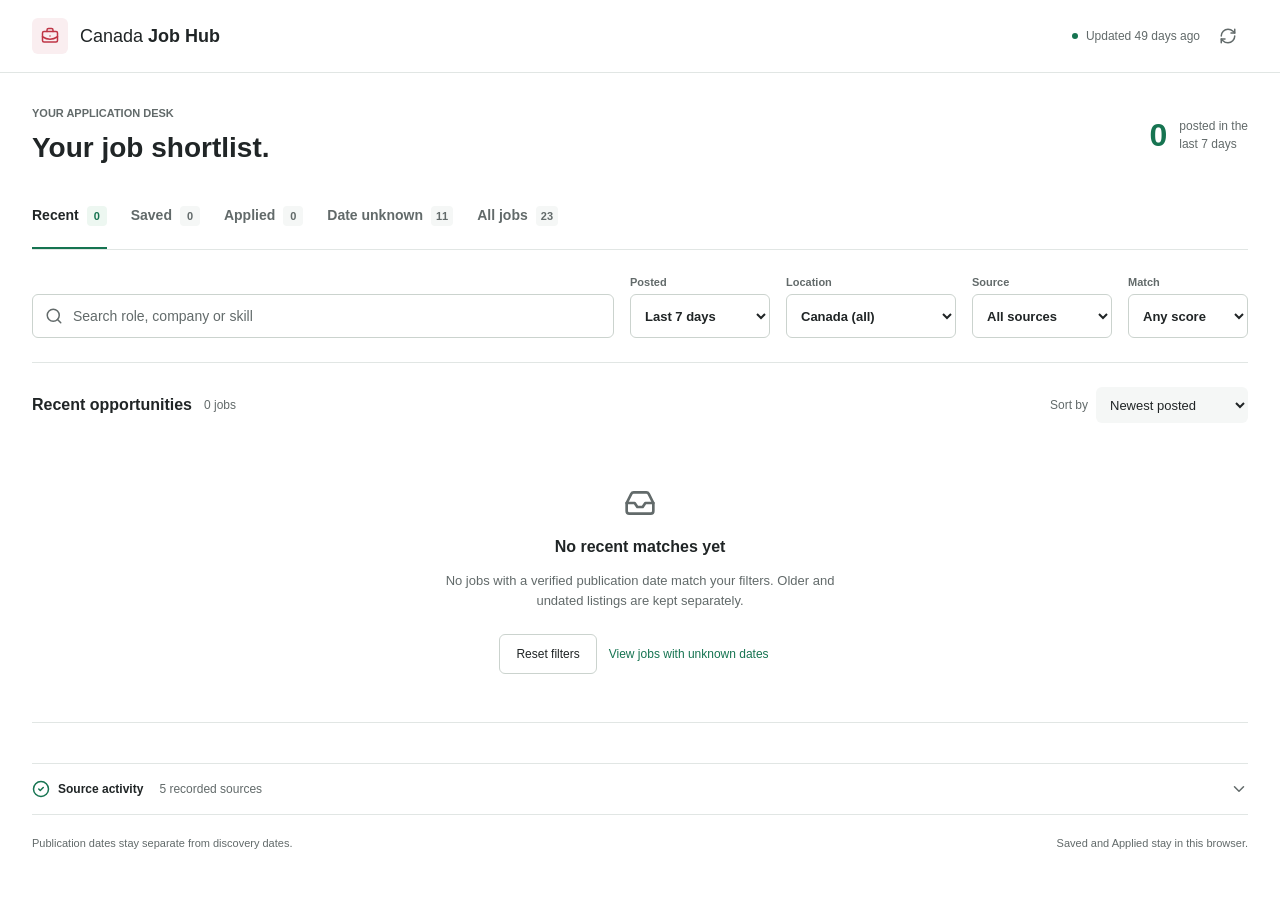
==== commit 2b7f7a22: "Merge pull request #4 from aasmy/feature/fast-job-hub Make the job hub faster to scan and track appl" ====
--- a/public/index.html
+++ b/public/index.html
@@ -3,169 +3,1369 @@
 <head>
   <meta charset="utf-8">
   <meta name="viewport" content="width=device-width, initial-scale=1">
+  <meta name="theme-color" content="#ffffff">
   <title>Canada Job Hub</title>
-  <style>
-    :root {
-      color-scheme: light;
-      --ink: #18212f;
-      --muted: #667085;
-      --line: #d9dee7;
-      --panel: #ffffff;
-      --bg: #f5f7fa;
-      --red: #c9273a;
-      --green: #147a5c;
-      --blue: #255f9f;
-      --gold: #a45f08;
-    }
-    * { box-sizing: border-box; }
-    body { margin: 0; font-family: Inter, ui-sans-serif, system-ui, -apple-system, BlinkMacSystemFont, "Segoe UI", sans-serif; color: var(--ink); background: var(--bg); }
-    header { border-bottom: 1px solid var(--line); background: #fff; }
-    .wrap { max-width: 1180px; margin: 0 auto; padding: 18px 20px; }
-    .top { display: grid; grid-template-columns: 1fr auto; gap: 18px; align-items: center; }
-    h1 { margin: 0; font-size: 28px; letter-spacing: 0; }
-    .sub { margin-top: 4px; color: var(--muted); font-size: 14px; }
-    .mark { width: 72px; height: 48px; border: 1px solid var(--line); border-radius: 8px; background: linear-gradient(90deg, #fff 0 24%, #c9273a 24% 38%, #fff 38% 62%, #c9273a 62% 76%, #fff 76%); position: relative; }
-    .mark:after { content: ""; position: absolute; left: 27px; top: 13px; width: 18px; height: 22px; background: var(--red); clip-path: polygon(50% 0, 60% 30%, 86% 18%, 72% 45%, 100% 48%, 68% 58%, 82% 86%, 50% 68%, 18% 86%, 32% 58%, 0 48%, 28% 45%, 14% 18%, 40% 30%); }
-    .stats { display: grid; grid-template-columns: repeat(4, minmax(0, 1fr)); gap: 10px; margin-top: 16px; }
-    .stat { background: var(--panel); border: 1px solid var(--line); border-radius: 8px; padding: 12px; }
-    .stat b { display: block; font-size: 22px; }
-    .stat span { color: var(--muted); font-size: 12px; }
-    .controls { display: grid; grid-template-columns: minmax(180px, 1fr) repeat(3, minmax(120px, 160px)); gap: 10px; padding-top: 16px; }
-    input, select { width: 100%; border: 1px solid var(--line); border-radius: 8px; background: #fff; padding: 10px 11px; color: var(--ink); font: inherit; }
-    main .wrap { padding-top: 18px; }
-    .list { display: grid; gap: 10px; }
-    .health { margin-bottom: 18px; background: #fff; border: 1px solid var(--line); border-radius: 8px; overflow: hidden; }
-    .health h2 { margin: 0; padding: 13px 14px; font-size: 15px; border-bottom: 1px solid var(--line); }
-    table { width: 100%; border-collapse: collapse; font-size: 13px; }
-    th, td { text-align: left; padding: 10px 12px; border-bottom: 1px solid var(--line); vertical-align: top; }
-    th { color: var(--muted); font-weight: 650; background: #f9fafb; }
-    tr:last-child td { border-bottom: 0; }
-    .job { background: var(--panel); border: 1px solid var(--line); border-left: 4px solid var(--blue); border-radius: 8px; padding: 14px; display: grid; grid-template-columns: 1fr auto; gap: 12px; }
-    .job.high { border-left-color: var(--green); }
-    .job.review { border-left-color: var(--gold); }
-    .title { font-size: 16px; font-weight: 750; margin: 0 0 4px; line-height: 1.35; }
-    .meta { color: var(--muted); font-size: 13px; display: flex; flex-wrap: wrap; gap: 8px; }
-    .why { margin-top: 10px; color: #344054; font-size: 13px; line-height: 1.45; }
-    .skills { margin-top: 10px; display: flex; flex-wrap: wrap; gap: 6px; }
-    .pill { border: 1px solid var(--line); border-radius: 999px; padding: 4px 8px; font-size: 12px; background: #f9fafb; color: #344054; }
-    .score { min-width: 88px; text-align: right; }
-    .score b { font-size: 24px; display: block; }
-    .score span { color: var(--muted); font-size: 12px; }
-    .apply { display: inline-block; margin-top: 10px; color: #fff; background: var(--ink); text-decoration: none; padding: 8px 11px; border-radius: 8px; font-weight: 650; font-size: 13px; }
-    .empty { background: #fff; border: 1px dashed var(--line); border-radius: 8px; padding: 30px; text-align: center; color: var(--muted); }
-    footer { color: var(--muted); font-size: 12px; padding: 18px 20px 36px; text-align: center; }
-    @media (max-width: 780px) {
-      .top, .job { grid-template-columns: 1fr; }
-      .mark { display: none; }
-      .stats { grid-template-columns: repeat(2, minmax(0, 1fr)); }
-      .controls { grid-template-columns: 1fr; }
-      .score { text-align: left; }
-    }
-  </style>
+  <style>:root {
+  color-scheme: light;
+  --ink: #202526;
+  --muted: #626a6a;
+  --line: #e1e6e4;
+  --surface: #f5f7f6;
+  --green: #167451;
+  --green-light: #edf7f1;
+  --red: #bf3545;
+  --amber: #96600f;
+  --white: #fff;
+}
+* {
+  box-sizing: border-box;
+  letter-spacing: 0;
+}
+body {
+  margin: 0;
+  background: var(--white);
+  color: var(--ink);
+  font:
+    14px/1.5 -apple-system,
+    BlinkMacSystemFont,
+    "Segoe UI",
+    sans-serif;
+}
+button,
+input,
+select {
+  font: inherit;
+}
+button,
+a,
+input,
+select,
+summary {
+  -webkit-tap-highlight-color: transparent;
+}
+button,
+summary {
+  cursor: pointer;
+}
+button,
+a {
+  touch-action: manipulation;
+}
+button {
+  color: inherit;
+}
+button:disabled {
+  cursor: default;
+}
+a {
+  color: inherit;
+}
+svg {
+  width: 18px;
+  height: 18px;
+  display: block;
+  flex-shrink: 0;
+}
+button {
+  border: 0;
+  background: transparent;
+}
+button:focus-visible,
+a:focus-visible,
+input:focus-visible,
+select:focus-visible,
+summary:focus-visible {
+  outline: 3px solid #3e82b7;
+  outline-offset: 3px;
+}
+[hidden] {
+  display: none !important;
+}
+.shell {
+  width: min(1280px, 100%);
+  margin: 0 auto;
+  padding-inline: 32px;
+}
+.masthead {
+  border-bottom: 1px solid var(--line);
+}
+.masthead-inner {
+  min-height: 72px;
+  display: flex;
+  justify-content: space-between;
+  align-items: center;
+  gap: 16px;
+}
+.brand {
+  display: flex;
+  gap: 12px;
+  align-items: center;
+  font-size: 18px;
+}
+.brand-mark {
+  width: 36px;
+  height: 36px;
+  display: grid;
+  place-items: center;
+  background: #faeef0;
+  border-radius: 6px;
+  color: var(--red);
+}
+.brand strong {
+  font-weight: 700;
+}
+.updated {
+  font-size: 12px;
+  color: var(--muted);
+  display: flex;
+  align-items: center;
+  gap: 8px;
+}
+.status-dot {
+  width: 6px;
+  height: 6px;
+  border-radius: 50%;
+  background: var(--green);
+  flex-shrink: 0;
+}
+.icon-button {
+  width: 40px;
+  height: 40px;
+  border-radius: 6px;
+  display: inline-flex;
+  align-items: center;
+  justify-content: center;
+  color: var(--muted);
+}
+.icon-button:hover {
+  background: var(--surface);
+  color: var(--ink);
+}
+.heading-band {
+  padding-block: 32px;
+  display: flex;
+  justify-content: space-between;
+  align-items: center;
+  gap: 24px;
+}
+.eyebrow {
+  font-size: 11px;
+  font-weight: 650;
+  color: var(--muted);
+  margin-bottom: 8px;
+}
+h1 {
+  margin: 0;
+  font-size: 28px;
+  line-height: 1.25;
+  font-weight: 650;
+}
+h2 {
+  margin: 0;
+  font-size: 16px;
+  font-weight: 650;
+}
+.quick-count {
+  display: flex;
+  align-items: center;
+  gap: 12px;
+  font-size: 12px;
+  color: var(--muted);
+}
+.quick-count > span {
+  font-size: 32px;
+  line-height: 1;
+  font-weight: 650;
+  color: var(--green);
+}
+.views {
+  display: flex;
+  gap: 24px;
+  border-bottom: 1px solid var(--line);
+  overflow-x: auto;
+}
+.view {
+  white-space: nowrap;
+  min-height: 52px;
+  padding: 0 0 12px;
+  display: flex;
+  gap: 8px;
+  align-items: center;
+  border-bottom: 2px solid transparent;
+  color: var(--muted);
+  font-weight: 550;
+}
+.view.active {
+  border-bottom-color: var(--green);
+  color: var(--ink);
+  font-weight: 650;
+}
+.view > span {
+  font-size: 11px;
+  min-width: 20px;
+  line-height: 20px;
+  padding: 0 5px;
+  text-align: center;
+  background: var(--surface);
+  border-radius: 4px;
+  font-variant-numeric: tabular-nums;
+}
+.view.active > span {
+  background: var(--green-light);
+  color: var(--green);
+}
+.filters {
+  display: grid;
+  grid-template-columns: minmax(200px, 1fr) 140px 170px 140px 120px;
+  gap: 16px;
+  align-items: end;
+  padding-block: 24px;
+  border-bottom: 1px solid var(--line);
+}
+.search {
+  display: flex;
+  gap: 8px;
+  align-items: center;
+  border: 1px solid #cbd3ce;
+  border-radius: 6px;
+  min-height: 44px;
+  padding: 0 12px;
+  color: var(--muted);
+}
+.search:focus-within {
+  outline: 2px solid #3e82b7;
+  outline-offset: 2px;
+}
+.search input {
+  border: 0;
+  outline: 0;
+  min-width: 0;
+  width: 100%;
+  height: 42px;
+  background: transparent;
+  color: var(--ink);
+}
+input::placeholder {
+  color: var(--muted);
+}
+.filter-label {
+  display: flex;
+  flex-direction: column;
+  gap: 4px;
+  font-size: 11px;
+  color: var(--muted);
+  font-weight: 550;
+}
+select {
+  color: var(--ink);
+  min-height: 44px;
+  border: 1px solid #cbd3ce;
+  border-radius: 6px;
+  padding: 0 24px 0 10px;
+  background: var(--white);
+  width: 100%;
+  font-size: 13px;
+}
+.results-bar {
+  display: flex;
+  justify-content: space-between;
+  align-items: center;
+  gap: 16px;
+  padding-block: 24px 16px;
+}
+.results-bar > div {
+  display: flex;
+  align-items: center;
+  gap: 12px;
+  flex-wrap: wrap;
+}
+#results-count {
+  font-size: 12px;
+  color: var(--muted);
+}
+.sort-label {
+  display: flex;
+  align-items: center;
+  gap: 8px;
+  color: var(--muted);
+  font-size: 12px;
+  white-space: nowrap;
+}
+.sort-label select {
+  border: 0;
+  width: 152px;
+  background: var(--surface);
+  min-height: 36px;
+}
+.list-head,
+.job-row {
+  display: grid;
+  grid-template-columns: minmax(240px, 1fr) minmax(
+      140px,
+      180px
+    ) 112px 72px 168px;
+  gap: 16px;
+  align-items: center;
+}
+.list-head {
+  padding: 12px 16px;
+  font-size: 10px;
+  color: var(--muted);
+  background: var(--surface);
+  border-block: 1px solid var(--line);
+  font-weight: 600;
+}
+.job {
+  border-bottom: 1px solid var(--line);
+}
+.job-row {
+  padding: 20px 16px;
+  min-height: 116px;
+}
+.job:hover {
+  background: #fbfcfb;
+}
+.role-column {
+  min-width: 0;
+  display: flex;
+  gap: 12px;
+  align-items: flex-start;
+}
+.company-avatar {
+  width: 36px;
+  height: 36px;
+  flex: 0 0 36px;
+  display: grid;
+  place-items: center;
+  background: var(--surface);
+  border: 1px solid var(--line);
+  border-radius: 6px;
+  font-weight: 700;
+  font-size: 12px;
+  color: #4c6057;
+}
+.role-text {
+  min-width: 0;
+}
+.job-title {
+  font-size: 14px;
+  font-weight: 650;
+  line-height: 1.45;
+  display: block;
+  text-align: left;
+  padding: 0;
+  margin: 0 0 4px;
+  overflow-wrap: anywhere;
+  text-decoration: none;
+}
+.job-title:hover {
+  color: var(--green);
+  text-decoration: underline;
+  text-underline-offset: 3px;
+}
+.company-line {
+  display: flex;
+  gap: 8px;
+  align-items: center;
+  flex-wrap: wrap;
+  font-size: 12px;
+  color: var(--muted);
+}
+.job-status {
+  color: var(--green);
+  font-size: 11px;
+}
+.location-text {
+  font-size: 12px;
+  line-height: 1.5;
+  display: -webkit-box;
+  -webkit-line-clamp: 2;
+  -webkit-box-orient: vertical;
+  overflow: hidden;
+}
+.subtext {
+  font-size: 11px;
+  color: var(--muted);
+  margin-top: 4px;
+}
+.posted {
+  font-size: 12px;
+  font-weight: 550;
+  line-height: 1.45;
+}
+.posted.unknown {
+  color: var(--amber);
+}
+.match-value {
+  font-size: 14px;
+  font-weight: 650;
+  white-space: nowrap;
+}
+.match-value.high {
+  color: var(--green);
+}
+.match-value small {
+  font-size: 10px;
+  color: var(--muted);
+  font-weight: 400;
+}
+.match-bar {
+  height: 3px;
+  width: 48px;
+  background: #e5ebe7;
+  margin-top: 6px;
+  overflow: hidden;
+  border-radius: 2px;
+}
+.match-bar > span {
+  display: block;
+  height: 100%;
+  background: var(--green);
+}
+.row-actions {
+  display: flex;
+  align-items: center;
+  justify-content: flex-end;
+  gap: 4px;
+}
+.apply {
+  display: inline-flex;
+  align-items: center;
+  justify-content: center;
+  gap: 4px;
+  padding: 0 10px;
+  height: 36px;
+  border: 1px solid #cbd3ce;
+  border-radius: 6px;
+  text-decoration: none;
+  font-size: 12px;
+  font-weight: 600;
+  background: var(--white);
+}
+.apply:hover {
+  background: var(--green);
+  border-color: var(--green);
+  color: var(--white);
+}
+.row-actions .icon-button {
+  width: 36px;
+  height: 36px;
+}
+.icon-button.is-active {
+  color: var(--green);
+  background: var(--green-light);
+}
+.job-detail {
+  padding: 0 16px 16px 64px;
+}
+.detail-toggle {
+  display: inline-flex;
+  align-items: center;
+  gap: 6px;
+  font-size: 11px;
+  color: var(--muted);
+  padding: 0;
+  min-height: 24px;
+}
+.detail-toggle[aria-expanded="true"] svg {
+  transform: rotate(180deg);
+}
+.detail-body {
+  padding-top: 16px;
+  max-width: 850px;
+  font-size: 13px;
+}
+.detail-facts {
+  display: flex;
+  flex-wrap: wrap;
+  gap: 8px 24px;
+  font-size: 12px;
+  color: var(--muted);
+  margin-bottom: 12px;
+}
+.detail-facts strong {
+  font-weight: 550;
+  color: var(--ink);
+}
+.detail-body h3 {
+  font-size: 12px;
+  margin: 16px 0 8px;
+}
+.detail-body p {
+  margin: 0 0 12px;
+  line-height: 1.7;
+  overflow-wrap: anywhere;
+}
+.skill-list {
+  display: flex;
+  flex-wrap: wrap;
+  gap: 6px;
+  margin-block: 12px;
+}
+.skill {
+  padding: 3px 8px;
+  background: var(--surface);
+  font-size: 11px;
+  border-radius: 4px;
+}
+.description {
+  max-height: 280px;
+  overflow-y: auto;
+  white-space: pre-line;
+  border-left: 2px solid var(--line);
+  padding-left: 16px;
+}
+.empty {
+  padding: 48px 16px;
+  text-align: center;
+  border-bottom: 1px solid var(--line);
+}
+.empty > span {
+  display: inline-flex;
+  margin-bottom: 16px;
+  color: var(--muted);
+}
+.empty > span svg {
+  width: 32px;
+  height: 32px;
+}
+.empty p {
+  color: var(--muted);
+  max-width: 420px;
+  margin: 12px auto 24px;
+  font-size: 13px;
+}
+.secondary {
+  padding: 8px 16px;
+  border: 1px solid #cbd3ce;
+  border-radius: 6px;
+  font-size: 12px;
+  min-height: 40px;
+}
+.text-button {
+  padding: 8px 12px;
+  color: var(--green);
+  font-size: 12px;
+  min-height: 40px;
+}
+.source-health {
+  margin-top: 40px;
+  border-block: 1px solid var(--line);
+}
+.source-health summary {
+  display: flex;
+  align-items: center;
+  gap: 8px;
+  padding: 16px 0;
+  list-style: none;
+  font-size: 12px;
+  font-weight: 550;
+}
+.source-health summary::-webkit-details-marker {
+  display: none;
+}
+.source-health summary > span:first-child {
+  color: var(--green);
+}
+#health-summary {
+  font-weight: 400;
+  color: var(--muted);
+  margin-left: 8px;
+}
+.chevron {
+  margin-left: auto;
+  color: var(--muted);
+}
+.source-health[open] .chevron svg {
+  transform: rotate(180deg);
+}
+.table-scroll {
+  overflow-x: auto;
+}
+table {
+  border-collapse: collapse;
+  width: 100%;
+  font-size: 12px;
+  text-align: left;
+}
+th {
+  color: var(--muted);
+  font-weight: 500;
+  background: var(--surface);
+}
+th,
+td {
+  padding: 12px;
+  border-bottom: 1px solid var(--line);
+}
+.health-good {
+  color: var(--green);
+}
+.health-bad {
+  color: #ac293b;
+}
+footer {
+  display: flex;
+  justify-content: space-between;
+  flex-wrap: wrap;
+  gap: 8px;
+  padding-block: 20px 40px;
+  color: var(--muted);
+  font-size: 11px;
+}
+.toast {
+  position: fixed;
+  bottom: 24px;
+  left: 50%;
+  transform: translateX(-50%);
+  background: var(--ink);
+  color: var(--white);
+  padding: 12px 16px;
+  display: flex;
+  align-items: center;
+  gap: 24px;
+  border-radius: 6px;
+  box-shadow: 0 4px 20px #0002;
+  max-width: calc(100% - 32px);
+  z-index: 10;
+  font-size: 13px;
+}
+.toast button {
+  color: #9ee3bc;
+  font-weight: 650;
+  min-height: 32px;
+}
+.sr-only,
+.skip:not(:focus) {
+  position: absolute;
+  width: 1px;
+  height: 1px;
+  padding: 0;
+  margin: -1px;
+  overflow: hidden;
+  clip: rect(0, 0, 0, 0);
+  white-space: nowrap;
+  border: 0;
+}
+.skip:focus {
+  display: block;
+  padding: 12px;
+}
+.job-row {
+  min-height: 88px;
+  padding-block: 16px;
+}
+.search-group {
+  display: flex;
+  gap: 8px;
+  min-width: 0;
+}
+.search-group .search {
+  flex: 1;
+  min-width: 0;
+}
+.filter-more {
+  display: none;
+}
+.extra-filters {
+  display: contents;
+}
+.filters > * {
+  min-width: 0;
+}
+select {
+  min-width: 0;
+}
+.load-more {
+  display: block;
+  margin: 24px auto;
+}
+@media (min-width: 1500px) {
+  .shell {
+    padding-inline: 48px;
+  }
+}
+@media (max-width: 1100px) {
+  .filters {
+    grid-template-columns: repeat(4, 1fr);
+  }
+  .search {
+    grid-column: 1/-1;
+  }
+  .list-head,
+  .job-row {
+    grid-template-columns: minmax(190px, 1fr) 140px 100px 64px 152px;
+    gap: 12px;
+  }
+  .shell {
+    padding-inline: 24px;
+  }
+}
+@media (max-width: 800px) {
+  .list-head {
+    display: none;
+  }
+  .job-row {
+    grid-template-columns: minmax(0, 1fr) 112px;
+    gap: 12px;
+    padding: 20px 0 8px;
+  }
+  .role-column {
+    grid-column: 1/2;
+  }
+  .location-column {
+    grid-column: 1/2;
+    padding-left: 48px;
+  }
+  .date-column {
+    grid-column: 1/2;
+    padding-left: 48px;
+  }
+  .match-column {
+    grid-column: 2;
+    grid-row: 2;
+  }
+  .row-actions {
+    grid-column: 2;
+    grid-row: 1;
+    width: 112px;
+    display: grid;
+    grid-template-columns: 36px 36px;
+    justify-content: end;
+    gap: 4px;
+  }
+  .apply {
+    grid-column: 1/3;
+    grid-row: 2;
+    height: 36px;
+  }
+  .job-detail {
+    padding-left: 48px;
+  }
+  .location-text {
+    -webkit-line-clamp: 3;
+  }
+  .date-column {
+    padding-top: 0;
+  }
+  .date-column .subtext {
+    display: none;
+  }
+  .posted {
+    font-size: 11px;
+  }
+  .company-avatar {
+    width: 36px;
+    height: 36px;
+  }
+  .filters {
+    gap: 12px;
+  }
+  .heading-band {
+    padding-block: 24px;
+  }
+  .quick-count {
+    display: none;
+  }
+  h1 {
+    font-size: 24px;
+  }
+  .results-bar {
+    align-items: flex-start;
+  }
+  .results-bar > div {
+    gap: 4px;
+    flex-direction: column;
+    align-items: flex-start;
+  }
+  .views {
+    gap: 24px;
+  }
+  #health-summary {
+    margin-left: 0;
+    font-size: 11px;
+  }
+}
+@media (max-width: 540px) {
+  .shell {
+    padding-inline: 16px;
+  }
+  .brand {
+    font-size: 16px;
+    gap: 8px;
+  }
+  .brand-mark {
+    width: 32px;
+    height: 32px;
+  }
+  .updated {
+    gap: 4px;
+    font-size: 10px;
+  }
+  .updated .status-dot {
+    display: none;
+  }
+  .updated .icon-button {
+    width: 32px;
+    height: 36px;
+  }
+  .masthead-inner {
+    min-height: 64px;
+    gap: 8px;
+  }
+  .eyebrow {
+    font-size: 10px;
+  }
+  h1 {
+    font-size: 22px;
+  }
+  .filters {
+    grid-template-columns: 1fr 1fr;
+    padding-block: 16px;
+  }
+  .views {
+    gap: 20px;
+  }
+  .view {
+    font-size: 12px;
+  }
+  .job-title {
+    font-size: 13px;
+  }
+  .job-row {
+    grid-template-columns: minmax(0, 1fr) 88px;
+    gap: 8px;
+  }
+  .row-actions {
+    width: 88px;
+  }
+  .location-column,
+  .date-column,
+  .job-detail {
+    padding-left: 0;
+  }
+  .location-column {
+    padding-top: 4px;
+  }
+  .sort-label {
+    font-size: 0;
+  }
+  .sort-label select {
+    width: 144px;
+    font-size: 12px;
+  }
+  .company-line {
+    font-size: 11px;
+  }
+  .company-avatar {
+    display: none;
+  }
+  .source-health summary {
+    flex-wrap: wrap;
+  }
+  .source-health summary .chevron {
+    margin-left: auto;
+  }
+  #health-summary {
+    max-width: 45%;
+  }
+  .toast {
+    width: max-content;
+  }
+  .detail-facts {
+    display: grid;
+    gap: 8px;
+  }
+}
+@media (max-width: 1100px) {
+  .search-group {
+    grid-column: 1/-1;
+  }
+}
+@media (max-width: 540px) {
+  .filter-more {
+    display: inline-flex;
+    width: 44px;
+    height: 44px;
+    border: 1px solid #cbd3ce;
+    flex-shrink: 0;
+  }
+  .extra-filters {
+    display: none;
+  }
+  .filters[data-expanded="true"] .extra-filters {
+    display: contents;
+  }
+  .row-actions .icon-button {
+    width: 44px;
+    height: 44px;
+  }
+  .row-actions {
+    width: 96px;
+    grid-template-columns: 44px 44px;
+  }
+  .job-row {
+    grid-template-columns: minmax(0, 1fr) 96px;
+  }
+  .apply {
+    min-height: 44px;
+  }
+}
+</style>
 </head>
 <body>
-  <header>
-    <div class="wrap">
-      <div class="top">
-        <div>
-          <h1>Canada Job Hub</h1>
-          <div class="sub">Latest matched software roles from your monitor. Generated 2026-10-17 01:29 UTC.</div>
-        </div>
-        <div class="mark" aria-hidden="true"></div>
-      </div>
-      <section class="stats" aria-label="Job summary">
-        <div class="stat"><b id="total">0</b><span>Matched jobs</span></div>
-        <div class="stat"><b id="fresh">0</b><span>Published in 24h</span></div>
-        <div class="stat"><b id="high">0</b><span>Score 75+</span></div>
-        <div class="stat"><b id="review">0</b><span>Needs location review</span></div>
-      </section>
-      <section class="controls" aria-label="Filters">
-        <input id="search" placeholder="Search company, title, skill, location">
-        <select id="freshness">
-          <option value="last7" selected>Posted in last 7 days</option>
-          <option value="">All dates</option>
-          <option value="fresh">24 hours</option>
-          <option value="recent">3 days</option>
-          <option value="week">7 days</option>
-          <option value="older">Older</option>
-          <option value="unknown">Unknown</option>
-        </select>
-        <select id="source"><option value="">All sources</option></select>
-        <select id="score">
-          <option value="0">Any score</option>
-          <option value="60">60+</option>
-          <option value="75">75+</option>
-          <option value="90">90+</option>
-        </select>
-      </section>
+  <a class="skip" href="#jobs-heading">Skip to jobs</a>
+  <header class="masthead">
+    <div class="shell masthead-inner">
+      <div class="brand"><span class="brand-mark" data-icon="briefcase-business" aria-hidden="true"></span><span>Canada <strong>Job Hub</strong></span></div>
+      <div class="updated"><span class="status-dot"></span><span>Updated <time id="updated" datetime="2026-10-17T01:39:51.648336+00:00"></time></span><button id="refresh" class="icon-button" aria-label="Refresh jobs" title="Refresh jobs"><span data-icon="refresh-cw"></span></button></div>
     </div>
   </header>
-  <main><div class="wrap"><section id="health" class="health"></section><section id="list" class="list"></section></div></main>
-  <footer>Publication dates are source-provided when available. Unknown dates are not assumed to be recent.</footer>
-  <script>
-    const jobs = [{"company": "Ciena", "title": "Embedded Software Developer New Grad", "location": "Ottawa, ON, Canada", "workplace": "Not stated", "source": "simplify", "url": "https://ciena.wd5.myworkdayjobs.com/Careers/job/Ottawa/Embedded-Software-Developer--New-Grad-_R031481", "score": 77, "why": "role title matches target software roles; new-grad or entry-level language found; location explicitly matches Canada targets", "skills": "", "published": "", "firstSeen": "2026-10-17T00:56:21.286859+00:00", "lastSeen": "2026-10-17T01:24:26.475041+00:00", "notified": true, "freshness": "Publication date unknown", "freshnessGroup": "unknown"}, {"company": "Ciena", "title": "Embedded Software Engineer New Grad", "location": "Ottawa, ON, Canada", "workplace": "Not stated", "source": "simplify", "url": "https://ciena.wd5.myworkdayjobs.com/Careers/job/Ottawa/Embedded-Software-Engineer---New-Grad_R031571", "score": 77, "why": "role title matches target software roles; new-grad or entry-level language found; location explicitly matches Canada targets", "skills": "", "published": "", "firstSeen": "2026-10-17T00:56:21.286822+00:00", "lastSeen": "2026-10-17T01:24:26.475002+00:00", "notified": true, "freshness": "Publication date unknown", "freshnessGroup": "unknown"}, {"company": "Quora", "title": "Software Engineer New Grad - Machine Learning Platform", "location": "Remote in USA Remote in Canada", "workplace": "Remote", "source": "simplify", "url": "https://jobs.ashbyhq.com/quora/cf34f80e-fe5c-454d-bc9a-4c59993ffda0/application?embed=true", "score": 77, "why": "role title matches target software roles; new-grad or entry-level language found; location explicitly matches Canada targets", "skills": "", "published": "", "firstSeen": "2026-10-17T00:56:21.283865+00:00", "lastSeen": "2026-10-17T01:24:26.471824+00:00", "notified": true, "freshness": "Publication date unknown", "freshnessGroup": "unknown"}, {"company": "Cerebras", "title": "Software Engineer New Grad", "location": "Toronto, ON, Canada Sunnyvale, CA", "workplace": "Not stated", "source": "simplify", "url": "https://jobs.ashbyhq.com/cerebras/99c289fa-8fc6-49f7-b7e8-78ac4e9d99ac/application", "score": 77, "why": "role title matches target software roles; new-grad or entry-level language found; location explicitly matches Canada targets", "skills": "", "published": "", "firstSeen": "2026-10-17T00:56:21.282608+00:00", "lastSeen": "2026-10-17T01:24:26.470408+00:00", "notified": true, "freshness": "Publication date unknown", "freshnessGroup": "unknown"}, {"company": "🔥 Stripe", "title": "Software Engineer New Grad", "location": "Toronto, ON, Canada", "workplace": "Not stated", "source": "simplify", "url": "https://stripe.com/jobs/search?gh_jid=8157838", "score": 77, "why": "role title matches target software roles; new-grad or entry-level language found; location explicitly matches Canada targets", "skills": "", "published": "", "firstSeen": "2026-10-17T00:56:21.280626+00:00", "lastSeen": "2026-10-17T01:24:26.468251+00:00", "notified": true, "freshness": "Publication date unknown", "freshnessGroup": "unknown"}, {"company": "🔥 Atlassian", "title": "Software Engineer New Grad - 2027 Graduate", "location": "Burnaby, BC, Canada Vancouver, BC, Canada Richmond, BC, Canada", "workplace": "Not stated", "source": "simplify", "url": "https://campus-globalcareers-atlassian.icims.com/jobs/26070/software-engineer%2c-2027-graduate-canada/job", "score": 77, "why": "role title matches target software roles; new-grad or entry-level language found; location explicitly matches Canada targets", "skills": "", "published": "", "firstSeen": "2026-10-17T00:56:21.280335+00:00", "lastSeen": "2026-10-17T01:24:26.467918+00:00", "notified": true, "freshness": "Publication date unknown", "freshnessGroup": "unknown"}, {"company": "Affirm", "title": "Software Engineer 1 - Frontend - Upfunnel", "location": "Remote in Canada", "workplace": "Remote", "source": "simplify", "url": "https://job-boards.greenhouse.io/affirm/jobs/7985907003", "score": 77, "why": "role title matches target software roles; new-grad or entry-level language found; location explicitly matches Canada targets", "skills": "", "published": "", "firstSeen": "2026-10-17T00:56:21.280284+00:00", "lastSeen": "2026-10-17T01:24:26.467837+00:00", "notified": true, "freshness": "Publication date unknown", "freshnessGroup": "unknown"}, {"company": "Nexthop.ai", "title": "Software Engineer New Grad", "location": "Burnaby, BC, Canada", "workplace": "Not stated", "source": "simplify", "url": "https://nexthopai.bamboohr.com/careers/62", "score": 77, "why": "role title matches target software roles; new-grad or entry-level language found; location explicitly matches Canada targets", "skills": "", "published": "", "firstSeen": "2026-10-17T00:56:21.280160+00:00", "lastSeen": "2026-10-17T01:24:26.467716+00:00", "notified": true, "freshness": "Publication date unknown", "freshnessGroup": "unknown"}, {"company": "Tower Research Capital", "title": "C++ Software Developer New Grad - Rotational Program", "location": "Montreal, QC, Canada", "workplace": "Not stated", "source": "simplify", "url": "https://tower-research.com/open-positions?gh_jid=8126667", "score": 77, "why": "role title matches target software roles; new-grad or entry-level language found; location explicitly matches Canada targets", "skills": "", "published": "", "firstSeen": "2026-10-17T00:56:21.280147+00:00", "lastSeen": "2026-10-17T01:24:26.467701+00:00", "notified": true, "freshness": "Publication date unknown", "freshnessGroup": "unknown"}, {"company": "Nutanix", "title": "Software Engineer New Grad - Master’s - Bachelor’s + 2 🎓", "location": "Vancouver, BC, Canada", "workplace": "Not stated", "source": "simplify", "url": "https://jobs.jobvite.com/nutanix/job/oZPOAfwW?nl=1&nl=1&fr=false", "score": 77, "why": "role title matches target software roles; new-grad or entry-level language found; location explicitly matches Canada targets", "skills": "", "published": "", "firstSeen": "2026-10-17T00:56:21.279484+00:00", "lastSeen": "2026-10-17T01:24:26.467040+00:00", "notified": true, "freshness": "Publication date unknown", "freshnessGroup": "unknown"}, {"company": "Motorola", "title": "Junior Software Engineer - AI Agent Platform", "location": "Remote in Canada", "workplace": "Remote", "source": "simplify", "url": "https://motorolasolutions.wd5.myworkdayjobs.com/Careers/job/Ontario-Remote-Work/Jr-Software-Engineer--AI-Agent-Platform_R66300", "score": 77, "why": "role title matches target software roles; new-grad or entry-level language found; location explicitly matches Canada targets", "skills": "", "published": "", "firstSeen": "2026-10-17T00:56:21.279285+00:00", "lastSeen": "2026-10-17T01:24:26.466753+00:00", "notified": true, "freshness": "Publication date unknown", "freshnessGroup": "unknown"}, {"company": "Ecolab", "title": "Junior Quality Control Software Developer", "location": "Calgary, AB, Canada", "workplace": "Not stated", "source": "simplify", "url": "https://ecolab.wd1.myworkdayjobs.com/ecolab_external/job/CAN---Alberta---Calgary/Junior-Quality-Control-Software-Developer_R00307033", "score": 77, "why": "role title matches target software roles; new-grad or entry-level language found; location explicitly matches Canada targets", "skills": "", "published": "", "firstSeen": "2026-10-17T00:56:21.278852+00:00", "lastSeen": "2026-10-17T01:24:26.466327+00:00", "notified": true, "freshness": "Publication date unknown", "freshnessGroup": "unknown"}, {"company": "Affirm", "title": "Software Engineer 1 - Fullstack - Search", "location": "Remote in Canada", "workplace": "Remote", "source": "simplify", "url": "https://job-boards.greenhouse.io/affirm/jobs/8017342003", "score": 77, "why": "role title matches target software roles; new-grad or entry-level language found; location explicitly matches Canada targets", "skills": "", "published": "", "firstSeen": "2026-10-17T00:56:21.278046+00:00", "lastSeen": "2026-10-17T01:24:26.465452+00:00", "notified": true, "freshness": "Publication date unknown", "freshnessGroup": "unknown"}, {"company": "1Password", "title": "Junior Developer", "location": "Remote (United States | Canada), Remote", "workplace": "Remote", "source": "ashby", "url": "https://jobs.ashbyhq.com/1password/a492badd-a02f-4360-aa15-7ea8c6e2c85e", "score": 78, "why": "role title matches target software roles; experience requirement is within configured range; location explicitly matches Canada targets; technical skills detected: go", "skills": "go", "published": "2026-10-15T19:57:41.748000+00:00", "firstSeen": "2026-10-17T00:56:21.275392+00:00", "lastSeen": "2026-10-17T01:24:26.463008+00:00", "notified": true, "freshness": "Published within 3 days", "freshnessGroup": "recent"}, {"company": "1Password", "title": "Developer, Frontend", "location": "Remote (United States | Canada), Remote", "workplace": "Remote", "source": "ashby", "url": "https://jobs.ashbyhq.com/1password/ec030dda-caff-4579-93ab-c9aa147a0241", "score": 84, "why": "role title matches target software roles; experience requirement is within configured range; location explicitly matches Canada targets; technical skills detected: typescript, react, go", "skills": "typescript, react, go", "published": "2026-09-11T22:31:08.441000+00:00", "firstSeen": "2026-10-17T00:56:21.274895+00:00", "lastSeen": "2026-10-17T01:24:26.462545+00:00", "notified": true, "freshness": "Published more than 7 days ago", "freshnessGroup": "older"}, {"company": "Cohere", "title": "Software Engineer, Security", "location": "Toronto, San Francisco, Canada, United States, New York, Montreal, Remote", "workplace": "Remote", "source": "ashby", "url": "https://jobs.ashbyhq.com/cohere/a10a96b5-f772-466d-9297-f021f78ca9c0", "score": 78, "why": "role title matches target software roles; experience requirement not clearly stated; location explicitly matches Canada targets; technical skills detected: python, aws, azure, kubernetes, go", "skills": "python, aws, azure, kubernetes, go", "published": "2026-09-17T19:46:04.566000+00:00", "firstSeen": "2026-10-17T00:56:21.271987+00:00", "lastSeen": "2026-10-17T01:24:26.459976+00:00", "notified": true, "freshness": "Published more than 7 days ago", "freshnessGroup": "older"}, {"company": "Cohere", "title": "Software Engineer, Security Agents", "location": "United States, Canada, Remote", "workplace": "Remote", "source": "ashby", "url": "https://jobs.ashbyhq.com/cohere/1b909aeb-1221-476f-88fe-8300a2065975", "score": 69, "why": "role title matches target software roles; experience requirement not clearly stated; location explicitly matches Canada targets; technical skills detected: python, go", "skills": "python, go", "published": "2026-09-14T13:15:03.461000+00:00", "firstSeen": "2026-10-17T00:56:21.271882+00:00", "lastSeen": "2026-10-17T01:24:26.459849+00:00", "notified": true, "freshness": "Published more than 7 days ago", "freshnessGroup": "older"}, {"company": "Cohere", "title": "Software Engineer, Integrations", "location": "Europe, London, United States, New York, United Kingdom, Toronto, Montreal, Remote", "workplace": "Remote", "source": "ashby", "url": "https://jobs.ashbyhq.com/cohere/96c74af4-b3d7-4960-a666-212ce4debac8", "score": 66, "why": "role title matches target software roles; experience requirement not clearly stated; location explicitly matches Canada targets; technical skills detected: go", "skills": "go", "published": "2026-08-11T10:41:22.845000+00:00", "firstSeen": "2026-10-17T00:56:21.271076+00:00", "lastSeen": "2026-10-17T01:24:26.459094+00:00", "notified": true, "freshness": "Published more than 7 days ago", "freshnessGroup": "older"}, {"company": "Cohere", "title": "Software Engineer, Data Infrastructure", "location": "New York, San Francisco, Canada, United States, Toronto, Montreal, Remote", "workplace": "Remote", "source": "ashby", "url": "https://jobs.ashbyhq.com/cohere/6aa3cb2b-ee8b-4c92-b505-3a7509f80d7f", "score": 72, "why": "role title matches target software roles; experience requirement not clearly stated; location explicitly matches Canada targets; technical skills detected: python, kubernetes, go", "skills": "python, kubernetes, go", "published": "2026-05-14T19:24:12.210000+00:00", "firstSeen": "2026-10-17T00:56:21.269739+00:00", "lastSeen": "2026-10-17T01:24:26.457757+00:00", "notified": true, "freshness": "Published more than 7 days ago", "freshnessGroup": "older"}, {"company": "Reddit", "title": "Software Engineer, Ads", "location": "Remote - Ontario, Canada", "workplace": "Remote", "source": "greenhouse", "url": "https://job-boards.greenhouse.io/reddit/jobs/6512458", "score": 78, "why": "role title matches target software roles; experience requirement not clearly stated; location explicitly matches Canada targets; technical skills detected: python, java, postgres, docker, kubernetes, go", "skills": "python, java, postgres, docker, kubernetes, go", "published": "2025-01-07T00:00:56+00:00", "firstSeen": "2026-10-17T00:56:21.261159+00:00", "lastSeen": "2026-10-17T01:24:26.446350+00:00", "notified": true, "freshness": "Published more than 7 days ago", "freshnessGroup": "older"}, {"company": "Affirm", "title": "Software Engineer II, Backend (Online Storage)", "location": "Remote Canada", "workplace": "Remote", "source": "greenhouse", "url": "https://job-boards.greenhouse.io/affirm/jobs/8012043003", "score": 87, "why": "role title matches target software roles; experience requirement is within configured range; location explicitly matches Canada targets; technical skills detected: python, sql, aws, kubernetes", "skills": "python, sql, aws, kubernetes", "published": "2026-10-08T19:53:50+00:00", "firstSeen": "2026-10-17T00:56:21.255393+00:00", "lastSeen": "2026-10-17T01:24:26.442421+00:00", "notified": true, "freshness": "Published more than 7 days ago", "freshnessGroup": "older"}, {"company": "Affirm", "title": "Software Engineer II, Backend (Decisions Orchestration)", "location": "Remote Canada", "workplace": "Remote", "source": "greenhouse", "url": "https://job-boards.greenhouse.io/affirm/jobs/8003018003", "score": 75, "why": "role title matches target software roles; experience requirement not clearly stated; location explicitly matches Canada targets; technical skills detected: python, sql, aws, go", "skills": "python, sql, aws, go", "published": "2026-10-06T13:57:16+00:00", "firstSeen": "2026-10-17T00:56:21.255282+00:00", "lastSeen": "2026-10-17T01:24:26.442293+00:00", "notified": true, "freshness": "Published more than 7 days ago", "freshnessGroup": "older"}, {"company": "Affirm", "title": "Software Engineer I, Fullstack (Search)", "location": "Remote Canada", "workplace": "Remote", "source": "greenhouse", "url": "https://job-boards.greenhouse.io/affirm/jobs/8017342003", "score": 92, "why": "role title matches target software roles; new-grad or entry-level language found; location explicitly matches Canada targets; technical skills detected: python, javascript, typescript, java, go", "skills": "python, javascript, typescript, java, go", "published": "2026-10-15T21:31:11+00:00", "firstSeen": "2026-10-17T00:56:21.255173+00:00", "lastSeen": "2026-10-17T01:24:26.442127+00:00", "notified": true, "freshness": "Published within 3 days", "freshnessGroup": "recent"}, {"company": "Affirm", "title": "Software Engineer I, Frontend (Upfunnel)", "location": "Remote Canada", "workplace": "Remote", "source": "greenhouse", "url": "https://job-boards.greenhouse.io/affirm/jobs/7985907003", "score": 92, "why": "role title matches target software roles; new-grad or entry-level language found; location explicitly matches Canada targets; technical skills detected: javascript, typescript, react, java, go", "skills": "javascript, typescript, react, java, go", "published": "2026-09-11T21:47:40+00:00", "firstSeen": "2026-10-17T00:56:21.255153+00:00", "lastSeen": "2026-10-17T01:24:26.442096+00:00", "notified": true, "freshness": "Published more than 7 days ago", "freshnessGroup": "older"}, {"company": "HN Who is Hiring", "title": "Early-stage Startup | Software Engineer & Data Analyst | Full-Time | REMOTE (US & Canada) | $150,000 - $180,000 USD We’re hiring for two roles: a strong generalist Softwa", "location": "Location not stated", "workplace": "Remote", "source": "hackernews", "url": "https://news.ycombinator.com/item?id=49971729", "score": 56, "why": "role title matches target software roles; experience requirement not clearly stated; REVIEW: location inferred from title/snippet/description; technical skills detected: python, sql", "skills": "python, sql", "published": "2026-10-05T22:31:30+00:00", "firstSeen": "2026-10-13T23:23:07.036979+00:00", "lastSeen": "2026-10-17T01:24:26.480097+00:00", "notified": true, "freshness": "Published more than 7 days ago", "freshnessGroup": "older"}];
-    const health = [{"source": "ashby", "status": "working", "type": "direct", "jobs": 261, "matches": 6, "failures": 0, "lastSuccess": "2026-10-17T01:24:26.481196+00:00", "lastFailure": "", "lastError": "", "quota": "ok"}, {"source": "greenhouse", "status": "working", "type": "direct", "jobs": 360, "matches": 5, "failures": 0, "lastSuccess": "2026-10-17T01:24:26.481196+00:00", "lastFailure": "", "lastError": "", "quota": "ok"}, {"source": "hackernews", "status": "working", "type": "direct", "jobs": 90, "matches": 1, "failures": 0, "lastSuccess": "2026-10-17T01:24:26.481196+00:00", "lastFailure": "", "lastError": "", "quota": "ok"}, {"source": "lever", "status": "working", "type": "direct", "jobs": 79, "matches": 0, "failures": 0, "lastSuccess": "2026-10-17T01:24:26.481196+00:00", "lastFailure": "", "lastError": "", "quota": "ok"}, {"source": "simplify", "status": "working", "type": "indirect", "jobs": 545, "matches": 13, "failures": 0, "lastSuccess": "2026-10-17T01:24:26.481196+00:00", "lastFailure": "", "lastError": "", "quota": "ok"}];
-    const list = document.getElementById('list');
-    const source = document.getElementById('source');
-    const controls = ['search', 'freshness', 'source', 'score'].map(id => document.getElementById(id));
+  <main class="shell">
+    <section class="heading-band" aria-labelledby="jobs-heading">
+      <div><div class="eyebrow">YOUR APPLICATION DESK</div><h1 id="jobs-heading">Your job shortlist.</h1></div>
+      <div class="quick-count"><span id="recent-count">0</span><div>posted in the<br>last 7 days</div></div>
+    </section>
+    <nav class="views" aria-label="Job views">
+      <button class="view active" data-view="recent" aria-current="page">Recent <span id="count-recent">0</span></button>
+      <button class="view" data-view="saved">Saved <span id="count-saved">0</span></button>
+      <button class="view" data-view="applied">Applied <span id="count-applied">0</span></button>
+      <button class="view" data-view="undated">Date unknown <span id="count-undated">0</span></button>
+      <button class="view" data-view="all">All jobs <span id="count-all">0</span></button>
+    </nav>
+    <section class="filters" aria-label="Job filters">
+      <div class="search-group"><label class="search"><span data-icon="search" aria-hidden="true"></span><input id="search" type="search" aria-label="Search jobs" placeholder="Search role, company or skill" autocomplete="off"></label><button id="filter-more" class="icon-button filter-more" aria-label="More filters" title="Source and match filters" aria-controls="extra-filters" aria-expanded="false"><span data-icon="sliders-horizontal" aria-hidden="true"></span></button></div>
+      <label class="filter-label">Posted<select id="freshness"><option value="last7" selected>Last 7 days</option><option value="fresh">Last 24 hours</option><option value="recent">Last 3 days</option><option value="">Any date</option><option value="unknown">Date unknown</option><option value="older">Older than 7 days</option></select></label>
+      <label class="filter-label">Location<select id="location"><option value="">Canada (all)</option><option value="bc">Vancouver / BC</option><option value="remote">Remote</option></select></label>
+      <div id="extra-filters" class="extra-filters"><label class="filter-label">Source<select id="source"><option value="">All sources</option></select></label>
+      <label class="filter-label">Match<select id="score"><option value="0">Any score</option><option value="75">75+ match</option><option value="90">90+ match</option></select></label></div>
+    </section>
+    <div class="results-bar"><div><h2 id="view-title">Recent opportunities</h2><span id="results-count" role="status" aria-live="polite"></span></div><label class="sort-label">Sort by <select id="sort" aria-label="Sort jobs"><option value="newest">Newest posted</option><option value="match">Best match</option><option value="discovered">Latest discovered</option></select></label></div>
+    <div class="list-head" aria-hidden="true"><span>ROLE / COMPANY</span><span>LOCATION</span><span>POSTED</span><span>MATCH</span><span></span></div>
+    <section id="list" aria-label="Matching jobs"></section>
+    <div id="empty" class="empty" hidden><span data-icon="inbox" aria-hidden="true"></span><h2 id="empty-title">No recent matches yet</h2><p id="empty-copy"></p><button id="reset" class="secondary">Reset filters</button><button id="show-undated" class="text-button">View jobs with unknown dates</button></div>
+    <details id="source-health" class="source-health"><summary><span data-icon="circle-check" aria-hidden="true"></span>Source activity <span id="health-summary"></span><span class="chevron" data-icon="chevron-down"></span></summary><div class="table-scroll"><table><caption class="sr-only">Recorded source checks</caption><thead><tr><th>Source</th><th>Status</th><th>Listings</th><th>Matches</th><th>Last successful check</th></tr></thead><tbody id="health"></tbody></table></div></details>
+    <footer><span>Publication dates stay separate from discovery dates.</span><span id="storage-note">Saved and Applied stay in this browser.</span></footer>
+  </main>
+  <div id="toast" class="toast" role="status" aria-live="polite" hidden><span id="toast-text"></span><button id="undo">Undo</button></div>
+  <noscript><p class="shell">Enable JavaScript to search and filter your jobs.</p></noscript>
+  <script id="job-data" type="application/json">[{"id": "d7bde6d18640d28089683b8c", "company": "1Password", "title": "Junior Developer", "location": "Remote (United States | Canada), Remote", "workplace": "Remote", "source": "ashby", "sources": ["ashby"], "url": "https://jobs.ashbyhq.com/1password/a492badd-a02f-4360-aa15-7ea8c6e2c85e", "score": 78, "why": "role title matches target software roles; experience requirement is within configured range; location explicitly matches Canada targets; technical skills detected: go", "skills": "go", "published": "2026-10-15T19:57:41.748000+00:00", "firstSeen": "2026-10-17T00:56:21.275392+00:00", "lastSeen": "2026-10-17T01:24:26.463008+00:00", "notified": true, "freshness": "Published within 3 days", "freshnessGroup": "recent", "description": "1Password is growing. We\u2019ve surpassed $400M in ARR and we\u2019re continuing to accelerate, earning a spot on the Forbes Cloud 100 for four years in a row and teaming up with iconic partners like Oracle Red Bull Racing. About 1Password At 1Password, we\u2019re building the foundation for a safe, productive digital future. Our mission is to unleash employee productivity without compromising security by ensuring every identity is authentic, every application sign-in is secure, and every device is trusted. We innovated the market-leading enterprise password manager and pioneered Unified Access Management, a new cybersecurity category built for the way people and AI agents work today. As one of the most loved brands in cybersecurity, we take a human-centric approach in everything from product strategy to user experience. Over 180,000 businesses, from Fortune 100 leaders to the world\u2019s most innovative AI companies, trust 1Password to help their teams securely adopt the SaaS and AI tools they need to do their best work. If you're excited about the opportunity to contribute to the digital safety of millions, to work alongside a team of curious, driven individuals, and to solve hard problems in a fast-paced, dynamic environment, then we want to hear from you. Come join us and help shape a safer, simpler digital future. We are excited to welcome a Software Developer to join our new Data Security team here at 1Password, whose mission is to safeguard 1Password\u2019s foundation by designing, implementing, and maintaining cryptographic systems and practices that ensure the confidentiality, integrity, and availability of information across our products. As part of our Security Department, the Developer will be partially responsible for the underlying cryptography across our products. You\u2019ll build cryptographic libraries and implement the latest algorithms directly into our client applications with security, performance and usability in mind. You\u2019ll develop proof-of-concepts and implement new industry specifications into code. You\u2019ll also conduct code and design reviews to ensure good cryptographic hygiene and standards across our codebase. How we\u2019re using AI today Our Engineering, Product, and Design teams are thoughtfully integrating AI across the full software and product development lifecycle to move faster without sacrificing quality or security. In practice, that looks like engineers using AI-assisted coding tools to accelerate reviews and catch bugs earlier, product managers synthesizing user research at scale, and designers rapidly prototyping and iterating with AI-generated mockups. We approach AI the same way we approach security: with clear principles, human accountability at every consequential decision point, and rigorous evaluation before anything ships to customers. This is a remote opportunity within Canada and the US. What we're looking for: - You have 0-2+ years of experience in software development. - You have a passion for and strong experience with security development best practices, coding standards, and design patterns. - You have a basic understanding of modern cryptographic algorithms, trade-offs and implementation considerations gained from real world experience. - You work well in a team environment with positive communications amongst a variety of technical and non-technical stakeholders. - You have proven experience in implementing testing methodologies and debugging techniques to ensure high-quality code. - You\u2019re adaptable and resilient, thriving in fast-paced environments with shifting priorities. Bonus points for: - Experience with implementing industry standards into new libraries or codebases. - Experience with Rust and/or Golang, or a demonstrated ability to pick up new languages quickly. What you can expect: - Work with a small team of security developers who are specialists in Rust and Golang Security. - Develop cryptographic or other security libraries to share common security-critical code across our applications. - Assist in security design efforts or scoping initiatives for new features, particularly with heavy cryptographic components. - Assess and take appropriate steps to resolve new security vulnerabilities across our applications. - Implement new security features for the next generation of 1Password. - Demonstrate leadership in security development and act as a trusted point of contact for management and other developers. - Work with a variety of teams across our hybrid core architecture, including Design, Product and Product Engineering. USA-based roles only: The annual base salary for this role is between $100,000 USD and $140,000 USD, plus immediate participation in 1Password's benefits program (health, dental, 401k and many others), utilization of our generous paid time off, an equity grant and, where applicable, participation in our incentive programs. Canada-based roles only: The annual base salary for this role is between $85,000 CAD and $119,000 CAD, plus immediate participation in 1Password\u2019s generous benefits program (health, dental, RRSP and many others), utilization of our generous paid time off, an equity grant and, where applicable, participation in our incentive programs. At 1Password, we approach each individual's compensation with a promise of fair market value and internal equity commensurate with experience and specific skill set. This posting is for an existing vacancy. Our culture At 1Password, we prioritize collaboration, clear and transparent communication, receptiveness to feedback, and alignment with our core values: keep it simple, lead with honesty, and put people first. You\u2019ll be part of a team that challenges the status quo, and is excited to experiment and iterate in search of the best solution. That said, 1Password is not for everyone https://blog.1password.com/inside-the-culture-powering-1passwords-next-chapter/. Our work is demanding, we strive for excellence, and the pace is fast. We need people who are keen to take on challenging problems, who seek feedback to grow, and who are driven to make an impact. If you're looking for a place where you can settle into a comfortable routine, this might not be the right fit for you. We\u2019re looking for individuals who are proven experts in their fields, as well as those who are highly adaptable, can thrive in ambiguity and through change, are curious, and above all deliver results. How we work with AI We are committed to leveraging cutting-edge technology\u2014including AI\u2014to achieve our mission. We also understand that thinking critically about AI in its current forms will help us create better solutions for our customers and ourselves with its future forms, which will help us continue to close the gap between security and privacy and achieve our mission. We want team members at all levels to take the approach of actively learning AI best practices, identifying opportunities to apply AI in meaningful ways, and driving innovative solutions in their daily work. Embracing the future of AI isn't just encouraged\u2014it's an essential part of how we will be successful at 1Password. This approach extends to our hiring process\u2014candidates are welcome to use AI tools responsibly and thoughtfully during the application process. To us, this means we do ask that you join live interviews without using AI tools so we can get to know how you communicate, solve problems, and collaborate with others. Our approach to remote work We believe in the power of remote work, but recognize that in-person connection is important to help us achieve our mission. While we are a remote-first company, travel for in-person engagement is a part of almost all roles, and we require our employees to be ready and willing to take part. Frequency will depend on role and responsibilities, and may include, but is not limited to: annual department-wide offsites, team meetings, and customer/industry events. What we offer We believe in working hard, and rewarding that hard work through our benefits. While not an exhaustive list, here is a glance at what we currently offer: Health and wellbeing \ud83d\udc76 Maternity and parental leave top-up programs \ud83e\ude7a Competitive health benefits \ud83c\udfdd Generous PTO policy Growth and future \ud83d\udcc8 RSU program for most employees \ud83d\udcb8 Retirement matching program \ud83d\udd11 Free 1Password account Community \ud83e\udd1d Paid volunteer days \ud83c\udfc6 Peer-to-peer recognition through Bonusly \ud83c\udf0e Remote-first work environment *Some roles in our GTM team are currently being hired for in-person hybrid work in Toronto and Austin. These roles will specify on the posting. You belong here. 1Password is proud to be an equal opportunity employer. We are committed to fostering an inclusive, diverse and equitable workplace that is built on trust, support and respect. We welcome all individuals and do not discriminate on the basis of gender identity and expression, race, ethnicity, disability, sexual orientation, colour, religion, creed, gender, national origin, age, marital status, pregnancy, sex, citizenship, education, languages spoken or veteran status. Be yourself, find your people and share the things you love. Accommodation is available upon request at any point during our recruitment process. If you require an accommodation, please speak to your talent acquisition partner or email us at nextbit@agilebits.com and we\u2019ll work to meet your needs. Remote work is a part of our DNA. Given that our company was founded remotely in 2005, we can safely say we're experts at building remote culture. That said, remote work at 1Password does mean working from your home country. If you've got questions or concerns about this, your talent partner would be happy to address them with you. Successful applicants will be required to complete a background check that may consist of prior employment verification, reference checks, education confirmation, criminal background, publicly available social media, credit history, or other information, as permitted by local law. 1Password uses artificial intelligence (AI) and machine learning (ML) technologies, including natural language processing and predictive analytics, to assist in the initial screening of employment applications and improve our recruitment process. See here https://www.ashbyhq.com/downloadables/ashby-bias-audit-08-2024.pdf for the latest third party bias audit information. If you prefer not to have your application assessed using AI/ML features, you may opt out by completing this form https://jobs.ashbyhq.com/1password/automation-notice. For additional information see our Candidate Privacy Notice https://1password.com/files/candidate-privacy-notice.pdf."}, {"id": "2b1a557049926e49e8bf30a6", "company": "1Password", "title": "Developer, Frontend", "location": "Remote (United States | Canada), Remote", "workplace": "Remote", "source": "ashby", "sources": ["ashby"], "url": "https://jobs.ashbyhq.com/1password/ec030dda-caff-4579-93ab-c9aa147a0241", "score": 84, "why": "role title matches target software roles; experience requirement is within configured range; location explicitly matches Canada targets; technical skills detected: typescript, react, go", "skills": "typescript, react, go", "published": "2026-09-11T22:31:08.441000+00:00", "firstSeen": "2026-10-17T00:56:21.274895+00:00", "lastSeen": "2026-10-17T01:24:26.462545+00:00", "notified": true, "freshness": "Published more than 7 days ago", "freshnessGroup": "older", "description": "1Password is growing. We\u2019ve surpassed $400M in ARR and we\u2019re continuing to accelerate, earning a spot on the Forbes Cloud 100 for four years in a row and teaming up with iconic partners like Oracle Red Bull Racing. About 1Password At 1Password, we\u2019re building the foundation for a safe, productive digital future. Our mission is to unleash employee productivity without compromising security by ensuring every identity is authentic, every application sign-in is secure, and every device is trusted. We innovated the market-leading enterprise password manager and pioneered Unified Access Management, a new cybersecurity category built for the way people and AI agents work today. As one of the most loved brands in cybersecurity, we take a human-centric approach in everything from product strategy to user experience. Over 180,000 businesses, from Fortune 100 leaders to the world\u2019s most innovative AI companies, trust 1Password to help their teams securely adopt the SaaS and AI tools they need to do their best work. If you're excited about the opportunity to contribute to the digital safety of millions, to work alongside a team of curious, driven individuals, and to solve hard problems in a fast-paced, dynamic environment, then we want to hear from you. Come join us and help shape a safer, simpler digital future. We're hiring a Frontend Developer to join our Developer and AI user interface team, where you'll build the controls and workflows that give developers and security teams visibility over how machine workloads, CI/CD pipelines, and AI agents access credentials at runtime. How we\u2019re using AI today Our Engineering, Product, and Design teams are thoughtfully integrating AI across the full software and product development lifecycle to move faster without sacrificing quality or security. In practice, that looks like engineers using AI-assisted coding tools to accelerate reviews and catch bugs earlier, product managers synthesizing user research at scale, and designers rapidly prototyping and iterating with AI-generated mockups. We approach AI the same way we approach security: with clear principles, human accountability at every consequential decision point, and rigorous evaluation before anything ships to customers. This is a remote opportunity within Canada and the US. What we're looking for: - 2+ years of experience in frontend software development; strong TypeScript fundamentals and experience with React or a comparable component-based framework - Experience contributing to features end-to-end, from API contract through component implementation and unit tests - Experience building complex form flows, including multi-step wizards, validation, error states, and async operations with sequential API calls and robust failure handling - You care deeply about code quality and visual craft. You sweat the details, review work critically, and hold a high bar for what ships - Working knowledge of accessibility fundamentals including keyboard navigation, ARIA, and screen reader considerations - Familiarity with i18n workflows, including static string extraction and integration with a localization system - Comfortable working iteratively. That means managing ambiguity, communicating progress clearly, and coordinating with cross-functional teams throughout the development cycle Bonus points for: - Experience with Electron or other desktop-targeted web runtimes - Working knowledge of GraphQL \u2014 writing queries and mutations, managing fetch/refetch behavior with Apollo Client What you can expect: - Build UI for a developer-facing secrets management product, including CI/CD integrations, workload identity flows, and environment configuration - Contribute to the auth prompt and autofill experience that users interact with every day across desktop and web surfaces - Build new product surfaces including multi-step setup wizards, list/detail pages, and admin policy controls, implementing from Figma designs through to production-ready components - Ship features incrementally, working collaboratively from scoping through launch, with visibility controls and policy checks shaping what different users see - Follow established design system guidelines and contribute to component patterns, with component tests required alongside every feature as part of the PR process - Collaborate with product, design, and infrastructure partners throughout the full development lifecycle, from planning and estimation through launch and iteration - Review code and share knowledge with teammates, contributing to a team culture of high standards and constructive feedback - Contribute to and maintain documentation on code processes, systems, and decisions to support team knowledge and scalability - Participate in a rotating on-call schedule shared across the team USA-based roles only: The annual base salary for this role is between $123,000 USD and $172,000 USD, plus immediate participation in 1Password's benefits program (health, dental, 401k and many others), utilization of our generous paid time off, an equity grant and, where applicable, participation in our incentive programs. Canada-based roles only: The annual base salary for this role is between $111,000 CAD and $155,000 CAD, plus immediate participation in 1Password\u2019s generous benefits program (health, dental, RRSP and many others), utilization of our generous paid time off, an equity grant and, where applicable, participation in our incentive programs. At 1Password, we approach each individual's compensation with a promise of fair market value and internal equity commensurate with experience and specific skill set. This posting is for an existing vacancy. Our culture At 1Password, we prioritize collaboration, clear and transparent communication, receptiveness to feedback, and alignment with our core values: keep it simple, lead with honesty, and put people first. You\u2019ll be part of a team that challenges the status quo, and is excited to experiment and iterate in search of the best solution. That said, 1Password is not for everyone https://blog.1password.com/inside-the-culture-powering-1passwords-next-chapter/. Our work is demanding, we strive for excellence, and the pace is fast. We need people who are keen to take on challenging problems, who seek feedback to grow, and who are driven to make an impact. If you're looking for a place where you can settle into a comfortable routine, this might not be the right fit for you. We\u2019re looking for individuals who are proven experts in their fields, as well as those who are highly adaptable, can thrive in ambiguity and through change, are curious, and above all deliver results. How we work with AI We are committed to leveraging cutting-edge technology\u2014including AI\u2014to achieve our mission. We also understand that thinking critically about AI in its current forms will help us create better solutions for our customers and ourselves with its future forms, which will help us continue to close the gap between security and privacy and achieve our mission. We want team members at all levels to take the approach of actively learning AI best practices, identifying opportunities to apply AI in meaningful ways, and driving innovative solutions in their daily work. Embracing the future of AI isn't just encouraged\u2014it's an essential part of how we will be successful at 1Password. This approach extends to our hiring process\u2014candidates are welcome to use AI tools responsibly and thoughtfully during the application process. To us, this means we do ask that you join live interviews without using AI tools so we can get to know how you communicate, solve problems, and collaborate with others. Our approach to remote work We believe in the power of remote work, but recognize that in-person connection is important to help us achieve our mission. While we are a remote-first company, travel for in-person engagement is a part of almost all roles, and we require our employees to be ready and willing to take part. Frequency will depend on role and responsibilities, and may include, but is not limited to: annual department-wide offsites, team meetings, and customer/industry events. What we offer We believe in working hard, and rewarding that hard work through our benefits. While not an exhaustive list, here is a glance at what we currently offer: Health and wellbeing \ud83d\udc76 Maternity and parental leave top-up programs \ud83e\ude7a Competitive health benefits \ud83c\udfdd Generous PTO policy Growth and future \ud83d\udcc8 RSU program for most employees \ud83d\udcb8 Retirement matching program \ud83d\udd11 Free 1Password account Community \ud83e\udd1d Paid volunteer days \ud83c\udfc6 Peer-to-peer recognition through Bonusly \ud83c\udf0e Remote-first work environment *Some roles in our GTM team are currently being hired for in-person hybrid work in Toronto and Austin. These roles will specify on the posting. You belong here. 1Password is proud to be an equal opportunity employer. We are committed to fostering an inclusive, diverse and equitable workplace that is built on trust, support and respect. We welcome all individuals and do not discriminate on the basis of gender identity and expression, race, ethnicity, disability, sexual orientation, colour, religion, creed, gender, national origin, age, marital status, pregnancy, sex, citizenship, education, languages spoken or veteran status. Be yourself, find your people and share the things you love. Accommodation is available upon request at any point during our recruitment process. If you require an accommodation, please speak to your talent acquisition partner or email us at nextbit@agilebits.com and we\u2019ll work to meet your needs. Remote work is a part of our DNA. Given that our company was founded remotely in 2005, we can safely say we're experts at building remote culture. That said, remote work at 1Password does mean working from your home country. If you've got questions or concerns about this, your talent partner would be happy to address them with you. Successful applicants will be required to complete a background check that may consist of prior employment verification, reference checks, education confirmation, criminal background, publicly available social media, credit history, or other information, as permitted by local law. 1Password uses artificial intelligence (AI) and machine learning (ML) technologies, including natural language processing and predictive analytics, to assist in the initial screening of employment applications and improve our recruitment process. See here https://www.ashbyhq.com/downloadables/ashby-bias-audit-08-2024.pdf for the latest third party bias audit information. If you prefer not to have your application assessed using AI/ML features, you may opt out by completing this form https://jobs.ashbyhq.com/1password/automation-notice. For additional information see our Candidate Privacy Notice https://1password.com/files/candidate-privacy-notice.pdf."}, {"id": "1167f8c2654d68f9379c3e5a", "company": "Cohere", "title": "Software Engineer, Security", "location": "Toronto, San Francisco, Canada, United States, New York, Montreal, Remote", "workplace": "Remote", "source": "ashby", "sources": ["ashby"], "url": "https://jobs.ashbyhq.com/cohere/a10a96b5-f772-466d-9297-f021f78ca9c0", "score": 78, "why": "role title matches target software roles; experience requirement not clearly stated; location explicitly matches Canada targets; technical skills detected: python, aws, azure, kubernetes, go", "skills": "python, aws, azure, kubernetes, go", "published": "2026-09-17T19:46:04.566000+00:00", "firstSeen": "2026-10-17T00:56:21.271987+00:00", "lastSeen": "2026-10-17T01:24:26.459976+00:00", "notified": true, "freshness": "Published more than 7 days ago", "freshnessGroup": "older", "description": "WHO ARE WE? Cohere is the leading security-first enterprise AI company. We build cutting-edge foundation AI models and end-to-end products that are designed to solve real-world business problems. We\u2019re training and deploying frontier models for enterprises who are building AI systems. We believe that our work is instrumental to the widespread adoption of AI and we are looking for folks that want to be part of that. We obsess over what we build. Each one of us is responsible for contributing to increasing the capabilities of our models and the value they drive for our customers. Cohere is a team of researchers, engineers, designers, and more, who are all passionate about their craft. We are a global technology company headquartered in Toronto with key offices in London, New York City, San Francisco, Montreal, Paris, Berlin and Seoul. Join us! About the Role Are you passionate about secure-by-design software engineering? Do you want to be at the forefront of AI innovation and enterprise security? Cohere's North team is seeking a Software Engineer with a focus on security to join our mission and make a significant impact. This isn't a review-and-advise role, you'll own and ship production security features that customers rely on every day. Your Role: As a Senior Software Engineer with a security focus, you'll play a pivotal role in building and securing North's architecture. Your responsibilities will include: - Software Development: Contributing to the core development of security features such as OIDC/OAuth flows and session management, ensuring North's AI agents are secure - Secure Coding: Writing secure code to handle OIDC tokens, user claims, and sensitive data, adhering to best practices for JWT validation and encryption - Authentication and Data Protection: Implementing authentication mechanisms including user login, token management, and authorization checks to maintain data integrity - Tool Integration: Pulling in new tools to enhance North's security capabilities - DevSecOps: Design and implement secret management within Kubernetes clusters, including encryption and RBAC - Cross-functional Collaboration: Demonstrate strong soft skills to communicate security best practices to stakeholders in a clear and concise manner You may be a good fit if: - Have 5+ years building user-facing security features in production systems - Ship production Python confidently and frequently - Understand OIDC/OAuth 2.0, JWT validation, and token lifecycle management deeply\u2014not just conceptually - Have hands-on experience with Kubernetes in both development and production environments - Have worked across GCP, AWS, Azure, or hybrid/multi-cloud deployments - Are comfortable working across the stack - Communicate security concepts clearly to non-security engineers and stakeholders - Thrive in fast-moving environments where priorities evolve - Experience working with AI/ML systems or LLM-based applications FULL-TIME EMPLOYEES AT COHERE ENJOY THESE PERKS: - A weekly lunch stipend of $75/\u00a375 or equivalent in your local currency for lunch. - Full health and dental benefits, including a separate budget for mental health. - RRSP matching, 401K, Pension Scheme. - 100% Parental Leave top-up for up to 6 months, for either parent. - Annual enrichment benefits: Arts & culture, fitness/wellness, quality time, and a workspace improvement credit. Education & learning stipend for conferences, courses, and coaching. - 6 weeks of paid vacation (30 working days!) - Budget for traveling to other offices if you are remote, plus an annual company offsite. HOW AND WHERE WE WORK: - Cohere is remote-friendly, but we also have offices in Toronto, London, New York City, San Francisco, Montreal, Paris, Berlin and Seoul with more opening soon. - For those in the office: a daily lunch program, plenty of snacks, and regular community and social events. - For those not near an office: a co-working benefit so you can work alongside others in your city. - Everyone receives a $500 home office stipend to set up your workspace properly. If any of the above doesn\u2019t line up exactly with your experience, we still encourage you to apply. We strive to create an inclusive work environment for all; we welcome applicants from all backgrounds and are committed to providing equal opportunities. Should you require any accommodations during the recruitment process, please submit an Accommodations Request Form https://docs.google.com/forms/d/12a6IrLdF3kI2nonKSr4tiFuz18rLQbaeYV-JM9L4o9Q/edit, and we will work together to meet your needs. We may use AI-enabled tools to screen and assess applicants against the criteria for this position. This helps our recruiters identify potentially qualified candidates, but it doesn't limit the applications our recruiters may review or consider. Beware of Scams: Cohere will never ask for payment or third-party services (e.g., CV writing) as part of our hiring process. All legitimate roles are listed on the Cohere careers page and LinkedIn only, with all communications from Cohere employees coming from an @cohere.com or @cw.cohere email alias. If jobs are viewed on other sites then please verify these through our official careers https://cohere.com/careers page."}, {"id": "79de33ff232c492b05c6c560", "company": "Cohere", "title": "Software Engineer, Security Agents", "location": "United States, Canada, Remote", "workplace": "Remote", "source": "ashby", "sources": ["ashby"], "url": "https://jobs.ashbyhq.com/cohere/1b909aeb-1221-476f-88fe-8300a2065975", "score": 69, "why": "role title matches target software roles; experience requirement not clearly stated; location explicitly matches Canada targets; technical skills detected: python, go", "skills": "python, go", "published": "2026-09-14T13:15:03.461000+00:00", "firstSeen": "2026-10-17T00:56:21.271882+00:00", "lastSeen": "2026-10-17T01:24:26.459849+00:00", "notified": true, "freshness": "Published more than 7 days ago", "freshnessGroup": "older", "description": "WHO ARE WE? Cohere is the leading security-first enterprise AI company. We build cutting-edge foundation AI models and end-to-end products that are designed to solve real-world business problems. We\u2019re training and deploying frontier models for enterprises who are building AI systems. We believe that our work is instrumental to the widespread adoption of AI and we are looking for folks that want to be part of that. We obsess over what we build. Each one of us is responsible for contributing to increasing the capabilities of our models and the value they drive for our customers. Cohere is a team of researchers, engineers, designers, and more, who are all passionate about their craft. We are a global technology company headquartered in Toronto with key offices in London, New York City, San Francisco, Montreal, Paris, Berlin and Seoul. Join us! ROLE OVERVIEW Ready to build AI agents that revolutionize enterprise security? The North Security team is looking for a Senior Software Engineer to create autonomous systems that handle the complex, critical tasks security practitioners face every day. KEY RESPONSIBILITIES As a Senior Software Engineer focused on agentic security, you'll build intelligent systems that empower security teams. Your responsibilities will include: - Build autonomous security agents that perform alert triage, secure code reviews, threat modeling, and vulnerability assessment - Develop agent orchestration systems that help security practitioners automate repetitive security tasks - Design and implement agent security controls to ensure our AI agents can safely interact with sensitive enterprise data - Create the security infrastructure that allows agents to operate in high-trust environments with stringent deployment requirements - Ship production-ready agent capabilities that run efficiently in resource-constrained environments - Research and implement novel security patterns for AI agent systems, sometimes requiring custom solutions where standard libraries fall short - Conduct security testing of both the agents you build and the platform that runs them. QUALIFICATIONS - 5+ years of software engineering experience with a track record of shipping user-facing security features - Strong Python development skills with significant production experience - Experience building or working with autonomous systems, AI agents, or intelligent automation - Solid understanding of security principles including session management, authentication, authorization, and secure coding practices - Ability to think about security at multiple layers: application security, agent behavior security, and infrastructure security - Comfortable working across the full stack and diving into unfamiliar codebases to understand and fix issues - Thrive in fast-paced environments where you can adapt to evolving priorities - Excited about the intersection of AI/ML and security engineering. WORKING LOCATION This role can be based remotely or from one of our office locations listed on the job description - there is no minimum in-office qualification requirement. We care most about hiring exceptional people regardless of locations, though please check the location listed on the posting for guidance around the core time zone or working hours alignment expected for the role. FULL-TIME EMPLOYEES AT COHERE ENJOY THESE PERKS: - A weekly lunch stipend of $75/\u00a375 or equivalent in your local currency for lunch. - Full health and dental benefits, including a separate budget for mental health. - RRSP matching, 401K, Pension Scheme. - 100% Parental Leave top-up for up to 6 months, for either parent. - Annual enrichment benefits: Arts & culture, fitness/wellness, quality time, and a workspace improvement credit. Education & learning stipend for conferences, courses, and coaching. - 6 weeks of paid vacation (30 working days!) - Budget for traveling to other offices if you are remote, plus an annual company offsite. HOW AND WHERE WE WORK: - Cohere is remote-friendly, but we also have offices in Toronto, London, New York City, San Francisco, Montreal, Paris, Berlin and Seoul with more opening soon. - For those in the office: a daily lunch program, plenty of snacks, and regular community and social events. - For those not near an office: a co-working benefit so you can work alongside others in your city. - Everyone receives a $500 home office stipend to set up your workspace properly. If any of the above doesn\u2019t line up exactly with your experience, we still encourage you to apply. We strive to create an inclusive work environment for all; we welcome applicants from all backgrounds and are committed to providing equal opportunities. Should you require any accommodations during the recruitment process, please submit an Accommodations Request Form https://docs.google.com/forms/d/12a6IrLdF3kI2nonKSr4tiFuz18rLQbaeYV-JM9L4o9Q/edit, and we will work together to meet your needs. We may use AI-enabled tools to screen and assess applicants against the criteria for this position. This helps our recruiters identify potentially qualified candidates, but it doesn't limit the applications our recruiters may review or consider. Beware of Scams: Cohere will never ask for payment or third-party services (e.g., CV writing) as part of our hiring process. All legitimate roles are listed on the Cohere careers page and LinkedIn only, with all communications from Cohere employees coming from an @cohere.com or @cw.cohere email alias. If jobs are viewed on other sites then please verify these through our official careers https://cohere.com/careers page."}, {"id": "ebd51b2448c8989406859180", "company": "Cohere", "title": "Software Engineer, Integrations", "location": "Europe, London, United States, New York, United Kingdom, Toronto, Montreal, Remote", "workplace": "Remote", "source": "ashby", "sources": ["ashby"], "url": "https://jobs.ashbyhq.com/cohere/96c74af4-b3d7-4960-a666-212ce4debac8", "score": 66, "why": "role title matches target software roles; experience requirement not clearly stated; location explicitly matches Canada targets; technical skills detected: go", "skills": "go", "published": "2026-08-11T10:41:22.845000+00:00", "firstSeen": "2026-10-17T00:56:21.271076+00:00", "lastSeen": "2026-10-17T01:24:26.459094+00:00", "notified": true, "freshness": "Published more than 7 days ago", "freshnessGroup": "older", "description": "WHO ARE WE? Cohere is the leading security-first enterprise AI company. We build cutting-edge foundation AI models and end-to-end products that are designed to solve real-world business problems. We\u2019re training and deploying frontier models for enterprises who are building AI systems. We believe that our work is instrumental to the widespread adoption of AI and we are looking for folks that want to be part of that. We obsess over what we build. Each one of us is responsible for contributing to increasing the capabilities of our models and the value they drive for our customers. Cohere is a team of researchers, engineers, designers, and more, who are all passionate about their craft. We are a global technology company headquartered in Toronto with key offices in London, New York City, San Francisco, Montreal, Paris, Berlin and Seoul. Join us! About North: North https://cohere.com/north is Cohere's cutting-edge AI workspace platform, designed to revolutionize the way enterprises utilize AI. It offers a secure and customizable environment, allowing companies to deploy AI while maintaining control over sensitive data. North integrates seamlessly with existing workflows, providing a trusted platform that connects AI agents with workplace tools and applications. Why this role: The Data Abstractions & Tools team is the group inside North responsible for how users bring their data into the platform and put it to work. We own the systems that let users upload, organize, and share their files and knowledge bases, the framework for extending agents with skills and third-party integrations, and the data-sync pipeline that connects enterprise data sources to North's agents. North connects to a growing set of external tools and data sources so its agents can act on a user's real workflow. This role owns the integration pipeline end-to-end: adding new integrations to the platform, helping other engineers do the same, and becoming the owner of the process that makes that repeatable. You will also create the evals and tests that make sure those integrations work as expected and keep working as the platform evolves. In this role, you will: - Build new integrations (tools) on the North agentic platform, and maintain the ones already in production. - Own the integration pipeline: the process for adding a new tool, from design to shipping to ongoing maintenance. - Help other engineers add integrations of their own, and raise the bar for how the team does it. - Create evals and tests to make sure integrations work as expected and alert on regressions. - Tune tool descriptions to improve performance based on feedback and evals. - Use AI actively in your work, while staying accountable for the quality and reliability of what you ship. You may be a good fit if: - You have shipped production code and are comfortable building integrations against external APIs. - You have a background in evaluating agentic systems (ideal), or at minimum know what an eval is and are comfortable with prompt engineering and tool-description tuning. - You excel in fast-paced environments and can execute while priorities are a moving target. - You bring high agency: you learn quickly and drive change without waiting for perfect instructions. - You've owned things end-to-end before and care about the quality of what ships, not just that it shipped. - You enjoy helping other engineers succeed, not just shipping your own work. Working Location: This role can be based remotely or from one of our office locations listed on the job description - there is no minimum in-office qualification requirement. We care most about hiring exceptional people regardless of locations, though please check the location listed on the posting for guidance around the core time zone or working hours alignment expected for the role. FULL-TIME EMPLOYEES AT COHERE ENJOY THESE PERKS: - A weekly lunch stipend of $75/\u00a375 or equivalent in your local currency for lunch. - Full health and dental benefits, including a separate budget for mental health. - RRSP matching, 401K, Pension Scheme. - 100% Parental Leave top-up for up to 6 months, for either parent. - Annual enrichment benefits: Arts & culture, fitness/wellness, quality time, and a workspace improvement credit. Education & learning stipend for conferences, courses, and coaching. - 6 weeks of paid vacation (30 working days!) - Budget for traveling to other offices if you are remote, plus an annual company offsite. HOW AND WHERE WE WORK: - Cohere is remote-friendly, but we also have offices in Toronto, London, New York City, San Francisco, Montreal, Paris, Berlin and Seoul with more opening soon. - For those in the office: a daily lunch program, plenty of snacks, and regular community and social events. - For those not near an office: a co-working benefit so you can work alongside others in your city. - Everyone receives a $500 home office stipend to set up your workspace properly. If any of the above doesn\u2019t line up exactly with your experience, we still encourage you to apply. We strive to create an inclusive work environment for all; we welcome applicants from all backgrounds and are committed to providing equal opportunities. Should you require any accommodations during the recruitment process, please submit an Accommodations Request Form https://docs.google.com/forms/d/12a6IrLdF3kI2nonKSr4tiFuz18rLQbaeYV-JM9L4o9Q/edit, and we will work together to meet your needs. We may use AI-enabled tools to screen and assess applicants against the criteria for this position. This helps our recruiters identify potentially qualified candidates, but it doesn't limit the applications our recruiters may review or consider. Beware of Scams: Cohere will never ask for payment or third-party services (e.g., CV writing) as part of our hiring process. All legitimate roles are listed on the Cohere careers page and LinkedIn only, with all communications from Cohere employees coming from an @cohere.com or @cw.cohere email alias. If jobs are viewed on other sites then please verify these through our official careers https://cohere.com/careers page."}, {"id": "3a35ab81144e0cd7686253a6", "company": "Cohere", "title": "Software Engineer, Data Infrastructure", "location": "New York, San Francisco, Canada, United States, Toronto, Montreal, Remote", "workplace": "Remote", "source": "ashby", "sources": ["ashby"], "url": "https://jobs.ashbyhq.com/cohere/6aa3cb2b-ee8b-4c92-b505-3a7509f80d7f", "score": 72, "why": "role title matches target software roles; experience requirement not clearly stated; location explicitly matches Canada targets; technical skills detected: python, kubernetes, go", "skills": "python, kubernetes, go", "published": "2026-05-14T19:24:12.210000+00:00", "firstSeen": "2026-10-17T00:56:21.269739+00:00", "lastSeen": "2026-10-17T01:24:26.457757+00:00", "notified": true, "freshness": "Published more than 7 days ago", "freshnessGroup": "older", "description": "WHO ARE WE? Cohere is the leading security-first enterprise AI company. We build cutting-edge foundation AI models and end-to-end products that are designed to solve real-world business problems. We\u2019re training and deploying frontier models for enterprises who are building AI systems. We believe that our work is instrumental to the widespread adoption of AI and we are looking for folks that want to be part of that. We obsess over what we build. Each one of us is responsible for contributing to increasing the capabilities of our models and the value they drive for our customers. Cohere is a team of researchers, engineers, designers, and more, who are all passionate about their craft. We are a global technology company headquartered in Toronto with key offices in London, New York City, San Francisco, Montreal, Paris, Berlin and Seoul. Join us! Why this role? The Data Infrastructure team at Cohere is responsible for the storage and data movement layer underlying every model training run. We're building the unified storage layer that feeds our training workloads. It needs to serve petabytes of training data and model checkpoints fast enough to keep thousands of GPUs busy across several training clusters. In this role, you\u2019d have an opportunity to build this system from the ground up. You\u2019d be a key contributor, working on a problem few teams have had to solve at this scale. In this role, you will: - Design, build, and operate the distributed storage system that feeds model training and evaluation. - Run this system multiple on Kubernetes clusters at petabyte scale. - Work with researchers and training-infra teams on how jobs actually read and write data, and turn that into throughput, latency, and durability requirements - Work through the networking, I/O, and consistency problems of moving large datasets and checkpoints across regions and backends, with GPU idle time and time-to-insight as the measures of success You may be a good fit if you have: - Strong storage fundamentals, including replication, consistency, caching, and data lifecycle management. - Strong coding ability. We work in Python and Go; experience in either is enough, but you should be willing to pick up the other - Experience running stateful systems on Kubernetes, including Persistent Volumes, CSI drivers, and StatefulSets. - Hands-on experience with cloud object storage such as S3 as well as POSIX-style filesystems. It\u2019s a bonus if you have: - Experience with parallel or HPC filesystems such as Weka, VAST, or Lustre. - Familiarity with the data-loading and checkpointing patterns used in large-scale model training. - An interest in how large models are trained and evaluated, including the trajectory and eval data those runs generate, and a desire to understand the workloads the platform is serving. FULL-TIME EMPLOYEES AT COHERE ENJOY THESE PERKS: - A weekly lunch stipend of $75/\u00a375 or equivalent in your local currency for lunch. - Full health and dental benefits, including a separate budget for mental health. - RRSP matching, 401K, Pension Scheme. - 100% Parental Leave top-up for up to 6 months, for either parent. - Annual enrichment benefits: Arts & culture, fitness/wellness, quality time, and a workspace improvement credit. Education & learning stipend for conferences, courses, and coaching. - 6 weeks of paid vacation (30 working days!) - Budget for traveling to other offices if you are remote, plus an annual company offsite. HOW AND WHERE WE WORK: - Cohere is remote-friendly, but we also have offices in Toronto, London, New York City, San Francisco, Montreal, Paris, Berlin and Seoul with more opening soon. - For those in the office: a daily lunch program, plenty of snacks, and regular community and social events. - For those not near an office: a co-working benefit so you can work alongside others in your city. - Everyone receives a $500 home office stipend to set up your workspace properly. If any of the above doesn\u2019t line up exactly with your experience, we still encourage you to apply. We strive to create an inclusive work environment for all; we welcome applicants from all backgrounds and are committed to providing equal opportunities. Should you require any accommodations during the recruitment process, please submit an Accommodations Request Form https://docs.google.com/forms/d/12a6IrLdF3kI2nonKSr4tiFuz18rLQbaeYV-JM9L4o9Q/edit, and we will work together to meet your needs. We may use AI-enabled tools to screen and assess applicants against the criteria for this position. This helps our recruiters identify potentially qualified candidates, but it doesn't limit the applications our recruiters may review or consider. Beware of Scams: Cohere will never ask for payment or third-party services (e.g., CV writing) as part of our hiring process. All legitimate roles are listed on the Cohere careers page and LinkedIn only, with all communications from Cohere employees coming from an @cohere.com or @cw.cohere email alias. If jobs are viewed on other sites then please verify these through our official careers https://cohere.com/careers page."}, {"id": "1dd8fe3026926d9357c51999", "company": "Reddit", "title": "Software Engineer, Ads", "location": "Remote - Ontario, Canada", "workplace": "Remote", "source": "greenhouse", "sources": ["greenhouse"], "url": "https://job-boards.greenhouse.io/reddit/jobs/6512458", "score": 78, "why": "role title matches target software roles; experience requirement not clearly stated; location explicitly matches Canada targets; technical skills detected: python, java, postgres, docker, kubernetes, go", "skills": "python, java, postgres, docker, kubernetes, go", "published": "2025-01-07T00:00:56+00:00", "firstSeen": "2026-10-17T00:56:21.261159+00:00", "lastSeen": "2026-10-17T01:24:26.446350+00:00", "notified": true, "freshness": "Published more than 7 days ago", "freshnessGroup": "older", "description": "Reddit is a community of communities. It\u2019s built on shared interests, passion, and trust, and is home to the most open and authentic conversations on the internet. Every day, Reddit users submit, vote, and comment on the topics they care most about. With 100,000+ active communities and approximately 130 million daily active unique visitors, Reddit is one of the internet\u2019s largest sources of information. For more information, visit www.redditinc.com . Reddit has a flexible workforce! If you happen to live close to one of our physical office locations our doors are open for you to come into the office as often as you'd like. Don't live near one of our offices? No worries: You can apply to work remotely in any country in which we have a physical presence. Team Description Reddit is poised to rapidly innovate and grow like no other time in its history. We\u2019re currently hiring across multiple teams, some of these teams include: Ads ML Serving Team The Ads ML Serving team is part of Reddit\u2019s Ads ML Platform, which builds the infrastructure and tools that power machine learning across Ads. This team focuses on creating a highly reliable, scalable, and efficient ML serving stack. Their work includes evolving long-term serving architecture, integrating closely with the ads serving stack, optimizing CPU/GPU performance, and building model velocity tools like observability libraries and model quality gating. Attribution &amp; Identity Team The Attribution &amp; Identity team builds products that help advertisers understand and measure the impact of their campaigns. They focus on attribution systems, identity solutions, and advertiser experimentation tools that improve performance insights and usability. Their goal is to make Reddit\u2019s advertising platform more effective, transparent, and data-driven. Ads Growth Team The Ads Growth team drives initiatives to expand Reddit\u2019s advertiser base, with a focus on Small to Medium Businesses (SMBs). We build and scale the technical foundation for key product pillars that enable SMB advertisers to succeed on Reddit. Our work spans collaboration with product, design, marketing, data science, UX, and sales teams to deliver measurable business outcomes. We prioritize iterative development, rapid shipping, rigorous testing, and building capabilities that create step-change growth. Our goal is to multiply the number of monthly active advertisers by delivering impactful tools, features, and experiences tailored to the needs of SMBs. Business Manager The Business Manager team stands out for its genuinely inclusive and collaborative culture, where not only is open feedback central, but every opinion and idea is truly valued and given space to shape our direction. Here, diverse perspectives are seen as a core strength, fostering a team dynamic where everyone feels empowered to contribute and innovate. On a day-to-day basis, engineers tackle complex, high-stakes challenges at the core of Reddit\u2019s ads platform which include innovating on permissions systems, building Agency and Large Enterprise solutions, and driving adoption among Reddit's largest advertisers. From ideation to delivery, our engineers are trusted with end-to-end ownership of their projects, working closely in cross-functional collaboration with PMs, UX, and partner teams. This hands-on approach means every team member plays a direct and visible role in delivering high-impact, user-focused solutions for some of Reddit\u2019s most strategic advertisers. Role Description: This is a generalist mid-level backend position within the Ads Organization. Ads is the fuel that powers Reddit\u2019s mission. As a backend engineer on the team, candidates might work on: Microservices and APIs that power our advertiser-facing product, ads.reddit.com Distributed systems that ensure the right ad gets shown to the right user at the right time Backends that power interactive user experiences on our ads like Polls and Games Real time, data intensive systems that measure the performance of our ad campaigns Infrastructure that supports all of the above Technologies used on the team include: Languages: Go, Python, Scala Frameworks: Spark, Thrift, Baseplate, Kafka Datastores: Postgres, BigQuery, Redis, Druid&nbsp; Tools: Kubernetes, Argo, Docker Mid-level engineers are expected to absorb best practices and learn exceptionally quickly while being effective core contributors. Engineers at this level must be able to code independently, but may work with senior engineers on the design of complex solutions. The most important skills an engineer at this level must possess are 1) coachability and an eagerness to grow, 2) deep passion for coding, and 3) excellent independent learning skills, all while operating as a fully functioning member of an engineering team. Responsibilities: Work with product managers to design and implement Ads products. Collaborate closely with the platform and data teams while building new features. Lead the processes needed to improve operational stability, including improving code quality, delivering dashboards and data visualizations. Build extensible components that would align with the product objectives.&nbsp; Support day to day project management tasks including communicating project updates, managing project timelines and overseeing project execution.&nbsp;&nbsp; Required Qualifications: 3+ years of software development experience in one or more general purpose programming languages (Java, Scala, Go, C++, Python). Able to take complete ownership of a feature or project. Bonus Points: Experience working in the Ads domain&nbsp; Experience or interest in the advertising business and understanding customer needs Benefits: Global Benefit programs that fit your lifestyle, from workspace to professional development to caregiving support Family Planning Support Gender-Affirming Care Mental Health &amp; Coaching Benefits Comprehensive Medical Benefits &amp; Health Care Spending Account Registered Retirement Savings Plan with matching contributions Income Replacement Programs Flexible Vacation &amp; Paid Volunteer Time Off Generous Paid Parental Leave In select roles and locations, the interviews will be recorded, transcribed and summarized by artificial intelligence (AI). You will have the opportunity to opt out of recording, transcription and summarization prior to any scheduled interviews. During the interview, we will collect the following categories of personal information: Identifiers, Professional and Employment-Related Information, Sensory Information (audio/video recording), and any other categories of personal information you choose to share with us. We will use this information to evaluate your application for employment or an independent contractor role, as applicable.&nbsp; We will not sell your personal information or disclose it to any third party for their marketing purposes.&nbsp; We will delete any recording of your interview promptly after making a hiring decision.&nbsp; For more information about how we will handle your personal information, including our retention of it, please refer to our Candidate Privacy Policy for Potential Employees and Contractors . Reddit is proud to be an equal opportunity employer, and is committed to building a workforce representative of the diverse communities we serve.&nbsp; Reddit is committed to providing reasonable accommodations for qualified individuals with disabilities and disabled veterans in our job application procedures. If, due to a disability, you need an accommodation during the interview process, please let your recruiter know."}, {"id": "303a114830ac3f57ee2b9114", "company": "Affirm", "title": "Software Engineer II, Backend (Online Storage)", "location": "Remote Canada", "workplace": "Remote", "source": "greenhouse", "sources": ["greenhouse"], "url": "https://job-boards.greenhouse.io/affirm/jobs/8012043003", "score": 87, "why": "role title matches target software roles; experience requirement is within configured range; location explicitly matches Canada targets; technical skills detected: python, sql, aws, kubernetes", "skills": "python, sql, aws, kubernetes", "published": "2026-10-08T19:53:50+00:00", "firstSeen": "2026-10-17T00:56:21.255393+00:00", "lastSeen": "2026-10-17T01:24:26.442421+00:00", "notified": true, "freshness": "Published more than 7 days ago", "freshnessGroup": "older", "description": "At Affirm, we exist for the moments that matter\u2014giving people a clear, predictable way to pay over time, with no hidden fees, no surprises, and no tradeoffs on what matters most. The Data and Storage Services team is responsible for Affirm's data infrastructure across OLTP and OLAP systems, spanning critical online checkout databases, batch orchestration, streaming infrastructure, event-driven frameworks, BI, analytics tooling, large-scale data platforms, and agentic data tools such as semantic layers and internal platform data applications. Our mission is to provide trustworthy, intuitive, and cost-efficient solutions for Affirmers to secure, store, analyze, and transform data at exceptional scale. The Online Storage team provides a set of managed databases as a platform, used to persist data for all Affirm services. Our platform enables self-service access to OLTP storage systems, including Relational DB(MySQL), KV(DynamoDB), Distributed SQL(TiDB) and Cache(Redis). As a team, we are responsible for various data and access patterns, including but not limited to mission-critical financial transactional data, data science models, and any new persistence use case. These responsibilities require us to learn and gain deep expertise in various database systems.&nbsp; We are looking for a talented Software Engineer who can build and scale Cache Services (Redis and Valkey) identifying opportunities to improve how we migrate, productionize, operate, self-service and improve this mission-critical infrastructure to unlock substantial value within our business. You\u2019ll have the opportunity to directly influence your team\u2019s roadmap in close collaboration with your peers, share your knowledge and expertise with others and learn from some of the best on our shared mission to deliver honest financial products that improve lives. What you\u2019ll do Build and scale Affirm's Cache Services on Redis and Valkey, owning cluster migrations end to end and delivering them in phases against agreed outcomes. Productionize cache clusters: capacity and shard planning, failover and replication setup, upgrades, and staged rollouts with rollback paths. Replace manual cache requests (provisioning, config changes, access) with automated, audited self-service workflows. Operate the fleet in production: define SLOs, build alerting for hot keys, memory pressure and replication lag, and use on-call findings to reduce KTLO. Partner with client teams on caching strategy (key design, TTLs, consistency, client timeouts) and feed fleet data into the team's roadmap. With the support of your team\u2019s tech lead and manager, you will break down larger projects into individual tasks, deliver them in multiple phases, and collaborate with others to ensure timely delivery of your work. Support your peers and stakeholders in the product development lifecycle by collaborating with product management, design &amp; analytics by participating in ideation, articulating technical constraints, and partnering on decisions that properly consider risks and trade-offs. Support the operations and availability of your team\u2019s artifacts by creating and monitoring metrics, escalating when needed, and supporting \u201ckeep the lights on\u201d &amp; on-call efforts. Contribute to a sense of community on your team by engaging in growth and development activities such as participation in the interview process. What we look for 2+ years of experience as a software engineer. Experience designing, developing and launching backend systems and are proficient in one of Python or Kotlin. Familiar with the building blocks of distributed systems, and the technologies like AWS, MySQL, Redis/Valkey, Terraform and Kubernetes. Have worked on Redis, Valkey or a comparable in-memory store in production and understand replication, persistence, cluster mode, eviction, and their failure modes. Can reason about a caching workload end to end: hit rates, tail latency, hot keys, stampedes, and consistency with the source of truth. Experience automating infrastructure operations with Terraform, Kubernetes and Python, and prefer tested playbooks over manual runbooks. Experience carrying on-call for a stateful service and can take an incident from metrics to root cause to a durable fix. You have mastered taking a simple problem or business scenario into a solution that interacts with multiple software components, and executing on it by writing clear, easily understood, well tested and extensible code. Comfortable navigating a large code base, debugging others' code, and providing feedback to other engineers through code reviews. Demonstrated experience that you take ownership of your growth, proactively seeking feedback from your team, your manager, and your stakeholders. Strong verbal and written communication skills that support effective collaboration with our global engineering team. Base Pay Grade - L Equity Grade - Canada 5 Employees new to Affirm typically come in at the start of the pay range. Affirm focuses on providing a simple and transparent pay structure which is based on a variety of factors, including location, experience and job-related skills. Base pay is part of a total compensation package that may include monthly stipends for health, wellness and tech spending, and benefits (including 100% subsidized medical coverage, dental and vision for you and your dependents). In addition, the employees may be eligible for equity rewards offered by Affirm Holdings, Inc. (parent company). CAN base pay range per year: $133,000 - $183,000 $CAD. This remote role is open only to candidates residing in Alberta, British Columbia, Manitoba, New Brunswick, Newfoundland and Labrador, Nova Scotia, Ontario, Prince Edward Island, or Saskatchewan. #LI-Remote Remote-first with flexibility built in Affirm is proud to be a remote-first company. Most roles can be done from almost anywhere within the country of employment. Some positions may occasionally require in-person work at an Affirm office, and a few are office-based due to the nature of the work. All new hires will be invited to attend an in-person onboarding experience. Benefits designed for you Our benefits reflect our commitment to care, transparency, and flexibility. Here are a few highlights: Health coverage at no cost: We cover 100% of premiums for employees and their dependents. Spending stipends: Monthly stipends support your tech setup, and the ability to choose health and wellness options that are right for you. Time off to recharge: Flexible time off and generous holiday calendars help you rest when you need to. Own a piece of what you build: Our employee stock purchase plan (ESPP) lets you buy Affirm stock at a discount. We\u2019re committed to providing an inclusive interview process, including accommodations for candidates with disabilities. If you need support, we\u2019re happy to help. For positions based in San Francisco or Los Angeles: Affirm considers qualified applicants with arrest and conviction records, as required by law. By clicking \"Submit Application,\" you acknowledge that you have read Affirm's&nbsp; Global Candidate Privacy Notice and consent to the use of your personal information as described."}, {"id": "b91f400cf6b29503397d1bc4", "company": "Affirm", "title": "Software Engineer II, Backend (Decisions Orchestration)", "location": "Remote Canada", "workplace": "Remote", "source": "greenhouse", "sources": ["greenhouse"], "url": "https://job-boards.greenhouse.io/affirm/jobs/8003018003", "score": 75, "why": "role title matches target software roles; experience requirement not clearly stated; location explicitly matches Canada targets; technical skills detected: python, sql, aws, go", "skills": "python, sql, aws, go", "published": "2026-10-06T13:57:16+00:00", "firstSeen": "2026-10-17T00:56:21.255282+00:00", "lastSeen": "2026-10-17T01:24:26.442293+00:00", "notified": true, "freshness": "Published more than 7 days ago", "freshnessGroup": "older", "description": "At Affirm, we exist for the moments that matter\u2014giving people a clear, predictable way to pay over time, with no hidden fees, no surprises, and no tradeoffs on what matters most. Your role will be instrumental in designing the next generation of Affirm\u2019s Checkout Platform to provide a world-class buying experience that puts customers first! We are seeking a Backend Software Engineer to build out financial products and features providing new levels of accessibility and flexibility to our users. You will work in a fast-paced team environment, designing and implementing new API\u2019s and microservice interfaces to manage every users\u2019 transaction with Affirm. You will also use your technical skillset to find opportunities to improve the performance and reliability of the systems that drive the user journey through purchasing with Affirm. Come join us as we build a beloved, lasting financial services brand predicated on honesty and trust. It\u2019s going to be an amazing ride! What you'll do Work with technical leaders in the team to design and implement insightful forward-looking approaches that go beyond the direct team and solve large open-ended problems Actively own components of checkout systems and define their long-term health, while also improving the health of surrounding systems Collaborate with engineers within our team and across the organization to build the next generation of the checkout platform Learn and improve engineering standards, tooling, and processes across the checkout platform What we look for Take Ownership. You enjoy working with product and engineering leaders to develop detailed project definitions, and drive technical decisions within your team Execute. You have a proven track record of developing, testing, and shipping high-quality software at scale Collaborate. You communicate clearly both verbally and in writing. If anything, you trend towards over-communication Build Teams. You grow with engineers around you through sharing your learnings and providing feedback to your peers that will help the team grow Customer-centric mentality. You are empathetic to the user experience and thoughtful about what we can do to make it better &nbsp;This position requires either equivalent practical experience or a Bachelor\u2019s degree in a related field Tech You Will Use Python Kotlin RPC Redis MySQL AWS Github Base Pay Grade - L Equity Grade - Canada 5 Employees new to Affirm typically come in at the start of the pay range. Affirm focuses on providing a simple and transparent pay structure which is based on a variety of factors, including location, experience and job-related skills. Base pay is part of a total compensation package that may include equity rewards, monthly stipends for health, wellness and tech spending, and benefits (including 100% subsidized medical coverage, dental and vision for you and your dependents.) CAN base pay range per year: $133,000 - $183,000 Location - Remote Canada This remote role is open only to candidates residing in Alberta, British Columbia, Manitoba, New Brunswick, Newfoundland and Labrador, Nova Scotia, Ontario, Prince Edward Island, or Saskatchewan. #LI-Remote Remote-first with flexibility built in Affirm is proud to be a remote-first company. Most roles can be done from almost anywhere within the country of employment. Some positions may occasionally require in-person work at an Affirm office, and a few are office-based due to the nature of the work. All new hires will be invited to attend an in-person onboarding experience. Benefits designed for you Our benefits reflect our commitment to care, transparency, and flexibility. Here are a few highlights: Health coverage at no cost: We cover 100% of premiums for employees and their dependents. Spending stipends: Monthly stipends support your tech setup, and the ability to choose health and wellness options that are right for you. Time off to recharge: Flexible time off and generous holiday calendars help you rest when you need to. Own a piece of what you build: Our employee stock purchase plan (ESPP) lets you buy Affirm stock at a discount. We\u2019re committed to providing an inclusive interview process, including accommodations for candidates with disabilities. If you need support, we\u2019re happy to help. For positions based in San Francisco or Los Angeles: Affirm considers qualified applicants with arrest and conviction records, as required by law. By clicking \"Submit Application,\" you acknowledge that you have read Affirm's&nbsp; Global Candidate Privacy Notice and consent to the use of your personal information as described."}, {"id": "4de6ac257cc8ae27cf0d244b", "company": "Affirm", "title": "Software Engineer I, Fullstack (Search)", "location": "Remote Canada", "workplace": "Remote", "source": "greenhouse", "sources": ["greenhouse", "simplify"], "url": "https://job-boards.greenhouse.io/affirm/jobs/8017342003", "score": 92, "why": "role title matches target software roles; new-grad or entry-level language found; location explicitly matches Canada targets; technical skills detected: python, javascript, typescript, java, go", "skills": "python, javascript, typescript, java, go", "published": "2026-10-15T21:31:11+00:00", "firstSeen": "2026-10-17T00:56:21.255173+00:00", "lastSeen": "2026-10-17T01:24:26.442127+00:00", "notified": true, "freshness": "Published within 3 days", "freshnessGroup": "recent", "description": "At Affirm, we exist for the moments that matter\u2014giving people a clear, predictable way to pay over time, with no hidden fees, no surprises, and no tradeoffs on what matters most. Search has become the default way consumers discover where to shop, compare options, and decide what to buy across platforms like Google, TikTok, and even Klarna. As we build a new Ads business and evolve Marketplace into a best in class shopping experience, improving search is one of our highest leverage investments to create an experience users choose and merchants want to invest in. What You'll Do With the support of your team, you will work on tasks that contribute to the team's projects and goals. You will work collaboratively and proactively with your team and stakeholders, bringing them along for your work and helping to create visibility and dialog regarding the risks and trade-offs related to your work. You will strike the right balance of speed and quality in your work, ensuring that we hit our business goals while protecting our systems from downtime. You will contribute to a sense of community on your team by engaging in growth and development activities. What We Look For You have previous work or internship experience working with Javascript/Typescript. You have previous work or internship experience designing, developing and launching backend systems at scale and are experienced using Python or Kotlin. You have mastered taking a simple problem or business scenario into a solution that interacts with multiple software components, and executing on it by writing clear, easily understood, well tested and extensible code. You are comfortable navigating a large code base, debugging others' code, and providing feedback to other engineers through code reviews. Your experience demonstrates that you take ownership of your growth, proactively seeking feedback from your team, your manager, and your stakeholders. You have strong verbal and written communication skills that support effective collaboration with our global engineering team. This position requires either equivalent practical experience or a Bachelor\u2019s degree in a related field. &nbsp; Base Pay Grade - J Equity Grade - 4 Employees new to Affirm typically come in at the start of the pay range. Affirm focuses on providing a simple and transparent pay structure which is based on a variety of factors, including location, experience and job-related skills. Base pay is part of a total compensation package that may include monthly stipends for health, wellness and tech spending, and benefits (including 100% subsidized medical coverage, dental and vision for you and your dependents). In addition, the employees may be eligible for equity rewards offered by Affirm Holdings, Inc. (parent company). CAN base pay range per year: CAD $101,000 - $151,000. This remote role is open only to candidates residing in Alberta, British Columbia, Manitoba, New Brunswick, Newfoundland and Labrador, Nova Scotia, Ontario, Prince Edward Island, or Saskatchewan. #LI-Remote Remote-first with flexibility built in Affirm is proud to be a remote-first company. Most roles can be done from almost anywhere within the country of employment. Some positions may occasionally require in-person work at an Affirm office, and a few are office-based due to the nature of the work. All new hires will be invited to attend an in-person onboarding experience. Benefits designed for you Our benefits reflect our commitment to care, transparency, and flexibility. Here are a few highlights: Health coverage at no cost: We cover 100% of premiums for employees and their dependents. Spending stipends: Monthly stipends support your tech setup, and the ability to choose health and wellness options that are right for you. Time off to recharge: Flexible time off and generous holiday calendars help you rest when you need to. Own a piece of what you build: Our employee stock purchase plan (ESPP) lets you buy Affirm stock at a discount. We\u2019re committed to providing an inclusive interview process, including accommodations for candidates with disabilities. If you need support, we\u2019re happy to help. For positions based in San Francisco or Los Angeles: Affirm considers qualified applicants with arrest and conviction records, as required by law. By clicking \"Submit Application,\" you acknowledge that you have read Affirm's&nbsp; Global Candidate Privacy Notice and consent to the use of your personal information as described."}, {"id": "17ea74c260d765c6766d7e0e", "company": "Affirm", "title": "Software Engineer I, Frontend (Upfunnel)", "location": "Remote Canada", "workplace": "Remote", "source": "greenhouse", "sources": ["greenhouse", "simplify"], "url": "https://job-boards.greenhouse.io/affirm/jobs/7985907003", "score": 92, "why": "role title matches target software roles; new-grad or entry-level language found; location explicitly matches Canada targets; technical skills detected: javascript, typescript, react, java, go", "skills": "javascript, typescript, react, java, go", "published": "2026-09-11T21:47:40+00:00", "firstSeen": "2026-10-17T00:56:21.255153+00:00", "lastSeen": "2026-10-17T01:24:26.442096+00:00", "notified": true, "freshness": "Published more than 7 days ago", "freshnessGroup": "older", "description": "At Affirm, we exist for the moments that matter\u2014giving people a clear, predictable way to pay over time, with no hidden fees, no surprises, and no tradeoffs on what matters most. About the Engineering team The Engineering team builds systems that power Affirm\u2019s mission. We take pride in our craft, building reliable, performant, and scalable solutions that touch every part of the business. Whether we\u2019re enabling new ways to pay, ensuring our platforms can scale to the most demanding levels in the industry, or developing seamless servicing experiences, our focus is on solving complex problems through exceptional engineering. About the role The Upfunnel team builds pre-checkout experiences that help shoppers understand Affirm on merchant sites. As a Software Engineer I, you will contribute to reliable, accessible, and performant experiences across Affirm.js, promotional messaging, experimentation, and developer-facing frontend tooling. What You'll Do We are looking for a collaborative, curious Software Engineer I to build reliable and scalable frontend experiences that make Affirm\u2019s value clear before checkout. \u00b7 You will build and improve high-traffic frontend experiences across Affirm.js, promotional messaging, experimentation, and developer-facing tooling. \u00b7 You will work collaboratively and proactively with your team and stakeholders, bringing them along for your work and helping to create visibility and dialog regarding the risks and trade-offs related to your work. \u00b7 You will strike the right balance of speed and quality in your work, ensuring that we hit our business goals while protecting our systems from downtime. \u00b7 You will use browser debugging, monitoring, metrics, and testing tools to maintain reliable cross-browser experiences and contribute to operational issues with your team. \u00b7 You will contribute to a sense of community on your team by engaging in growth and development activities. What We Look For \u00b7 You have previous work or internship experience shipping web apps using declarative UI frameworks like React or Vue. \u00b7 You have previous work or internship experience working with Javascript/Typescript. \u00b7 You have mastered taking a simple problem or business scenario into a solution that interacts with multiple software components, and executing on it by writing clear, easily understood, well tested and extensible code. \u00b7 You are comfortable navigating a large code base, debugging others' code, and providing feedback to other engineers through code reviews. \u00b7 Your experience demonstrates that you take ownership of your growth, proactively seeking feedback from your team, your manager, and your stakeholders. \u00b7 You have strong verbal and written communication skills that support effective collaboration with our global engineering team. This posting is for an existing vacancy. Pay Grade - J Equity Grade - CAN 4 Employees new to Affirm&nbsp; typically come in at the start of the pay range . Affirm focuses on providing a simple and transparent pay structure which is based on a variety of factors, including location, experience and job-related skills. Base pay is part of a total compensation package that may include equity rewards, monthly stipends for health, wellness and tech spending, and benefits (including 100% subsidized medical coverage, dental and vision for you and your dependents.) CAN base pay range per year: &nbsp;101,000 - 151,000 CAD Location - Remote Canada This remote role is open only to candidates residing in Alberta, British Columbia, Manitoba, New Brunswick, Newfoundland and Labrador, Nova Scotia, Ontario, Prince Edward Island, or Saskatchewan. #LI-Remote Remote-first with flexibility built in Affirm is proud to be a remote-first company. Most roles can be done from almost anywhere within the country of employment. Some positions may occasionally require in-person work at an Affirm office, and a few are office-based due to the nature of the work. All new hires will be invited to attend an in-person onboarding experience. Benefits designed for you Our benefits reflect our commitment to care, transparency, and flexibility. Here are a few highlights: Health coverage at no cost: We cover 100% of premiums for employees and their dependents. Spending stipends: Monthly stipends support your tech setup, and the ability to choose health and wellness options that are right for you. Time off to recharge: Flexible time off and generous holiday calendars help you rest when you need to. Own a piece of what you build: Our employee stock purchase plan (ESPP) lets you buy Affirm stock at a discount. We\u2019re committed to providing an inclusive interview process, including accommodations for candidates with disabilities. If you need support, we\u2019re happy to help. For positions based in San Francisco or Los Angeles: Affirm considers qualified applicants with arrest and conviction records, as required by law. By clicking \"Submit Application,\" you acknowledge that you have read Affirm's&nbsp; Global Candidate Privacy Notice and consent to the use of your personal information as described."}, {"id": "05eca650e91cf75036f1e696", "company": "Ciena", "title": "Embedded Software Developer New Grad", "location": "Ottawa, ON, Canada", "workplace": "Not stated", "source": "simplify", "sources": ["simplify"], "url": "https://ciena.wd5.myworkdayjobs.com/Careers/job/Ottawa/Embedded-Software-Developer--New-Grad-_R031481", "score": 77, "why": "role title matches target software roles; new-grad or entry-level language found; location explicitly matches Canada targets", "skills": "", "published": "", "firstSeen": "2026-10-17T00:56:21.286859+00:00", "lastSeen": "2026-10-17T01:24:26.475041+00:00", "notified": true, "freshness": "Publication date unknown", "freshnessGroup": "unknown", "description": "New graduate opportunity listed in Simplify's public new-grad list. Embedded Software Developer New Grad"}, {"id": "f490ca4b0513ebccad6278c7", "company": "Ciena", "title": "Embedded Software Engineer New Grad", "location": "Ottawa, ON, Canada", "workplace": "Not stated", "source": "simplify", "sources": ["simplify"], "url": "https://ciena.wd5.myworkdayjobs.com/Careers/job/Ottawa/Embedded-Software-Engineer---New-Grad_R031571", "score": 77, "why": "role title matches target software roles; new-grad or entry-level language found; location explicitly matches Canada targets", "skills": "", "published": "", "firstSeen": "2026-10-17T00:56:21.286822+00:00", "lastSeen": "2026-10-17T01:24:26.475002+00:00", "notified": true, "freshness": "Publication date unknown", "freshnessGroup": "unknown", "description": "New graduate opportunity listed in Simplify's public new-grad list. Embedded Software Engineer New Grad"}, {"id": "28144a1dd3847dd7cbb23cbb", "company": "Quora", "title": "Software Engineer New Grad - Machine Learning Platform", "location": "Remote in USA Remote in Canada", "workplace": "Remote", "source": "simplify", "sources": ["simplify"], "url": "https://jobs.ashbyhq.com/quora/cf34f80e-fe5c-454d-bc9a-4c59993ffda0/application?embed=true", "score": 77, "why": "role title matches target software roles; new-grad or entry-level language found; location explicitly matches Canada targets", "skills": "", "published": "", "firstSeen": "2026-10-17T00:56:21.283865+00:00", "lastSeen": "2026-10-17T01:24:26.471824+00:00", "notified": true, "freshness": "Publication date unknown", "freshnessGroup": "unknown", "description": "New graduate opportunity listed in Simplify's public new-grad list. Software Engineer New Grad - Machine Learning Platform"}, {"id": "3b3db120f63a4b5bec536609", "company": "Cerebras", "title": "Software Engineer New Grad", "location": "Toronto, ON, Canada Sunnyvale, CA", "workplace": "Not stated", "source": "simplify", "sources": ["simplify"], "url": "https://jobs.ashbyhq.com/cerebras/99c289fa-8fc6-49f7-b7e8-78ac4e9d99ac/application", "score": 77, "why": "role title matches target software roles; new-grad or entry-level language found; location explicitly matches Canada targets", "skills": "", "published": "", "firstSeen": "2026-10-17T00:56:21.282608+00:00", "lastSeen": "2026-10-17T01:24:26.470408+00:00", "notified": true, "freshness": "Publication date unknown", "freshnessGroup": "unknown", "description": "New graduate opportunity listed in Simplify's public new-grad list. Software Engineer New Grad"}, {"id": "214a42c0d09976d99697b182", "company": "\ud83d\udd25 Stripe", "title": "Software Engineer New Grad", "location": "Toronto, ON, Canada", "workplace": "Not stated", "source": "simplify", "sources": ["simplify"], "url": "https://stripe.com/jobs/search?gh_jid=8157838", "score": 77, "why": "role title matches target software roles; new-grad or entry-level language found; location explicitly matches Canada targets", "skills": "", "published": "", "firstSeen": "2026-10-17T00:56:21.280626+00:00", "lastSeen": "2026-10-17T01:24:26.468251+00:00", "notified": true, "freshness": "Publication date unknown", "freshnessGroup": "unknown", "description": "New graduate opportunity listed in Simplify's public new-grad list. Software Engineer New Grad"}, {"id": "2da672bd784d49407a3f0e80", "company": "\ud83d\udd25 Atlassian", "title": "Software Engineer New Grad - 2027 Graduate", "location": "Burnaby, BC, Canada Vancouver, BC, Canada Richmond, BC, Canada", "workplace": "Not stated", "source": "simplify", "sources": ["simplify"], "url": "https://campus-globalcareers-atlassian.icims.com/jobs/26070/software-engineer%2c-2027-graduate-canada/job", "score": 77, "why": "role title matches target software roles; new-grad or entry-level language found; location explicitly matches Canada targets", "skills": "", "published": "", "firstSeen": "2026-10-17T00:56:21.280335+00:00", "lastSeen": "2026-10-17T01:24:26.467918+00:00", "notified": true, "freshness": "Publication date unknown", "freshnessGroup": "unknown", "description": "New graduate opportunity listed in Simplify's public new-grad list. Software Engineer New Grad - 2027 Graduate"}, {"id": "a8e119c9007e00b74113a14e", "company": "Nexthop.ai", "title": "Software Engineer New Grad", "location": "Burnaby, BC, Canada", "workplace": "Not stated", "source": "simplify", "sources": ["simplify"], "url": "https://nexthopai.bamboohr.com/careers/62", "score": 77, "why": "role title matches target software roles; new-grad or entry-level language found; location explicitly matches Canada targets", "skills": "", "published": "", "firstSeen": "2026-10-17T00:56:21.280160+00:00", "lastSeen": "2026-10-17T01:24:26.467716+00:00", "notified": true, "freshness": "Publication date unknown", "freshnessGroup": "unknown", "description": "New graduate opportunity listed in Simplify's public new-grad list. Software Engineer New Grad"}, {"id": "55821529681914b4a1c29e6d", "company": "Tower Research Capital", "title": "C++ Software Developer New Grad - Rotational Program", "location": "Montreal, QC, Canada", "workplace": "Not stated", "source": "simplify", "sources": ["simplify"], "url": "https://tower-research.com/open-positions?gh_jid=8126667", "score": 77, "why": "role title matches target software roles; new-grad or entry-level language found; location explicitly matches Canada targets", "skills": "", "published": "", "firstSeen": "2026-10-17T00:56:21.280147+00:00", "lastSeen": "2026-10-17T01:24:26.467701+00:00", "notified": true, "freshness": "Publication date unknown", "freshnessGroup": "unknown", "description": "New graduate opportunity listed in Simplify's public new-grad list. C++ Software Developer New Grad - Rotational Program"}, {"id": "fc11e8f011d3b27b86a92fc0", "company": "Nutanix", "title": "Software Engineer New Grad - Master\u2019s - Bachelor\u2019s + 2 \ud83c\udf93", "location": "Vancouver, BC, Canada", "workplace": "Not stated", "source": "simplify", "sources": ["simplify"], "url": "https://jobs.jobvite.com/nutanix/job/oZPOAfwW?nl=1&nl=1&fr=false", "score": 77, "why": "role title matches target software roles; new-grad or entry-level language found; location explicitly matches Canada targets", "skills": "", "published": "", "firstSeen": "2026-10-17T00:56:21.279484+00:00", "lastSeen": "2026-10-17T01:24:26.467040+00:00", "notified": true, "freshness": "Publication date unknown", "freshnessGroup": "unknown", "description": "New graduate opportunity listed in Simplify's public new-grad list. Software Engineer New Grad - Master\u2019s - Bachelor\u2019s + 2 \ud83c\udf93"}, {"id": "6b654902afdab16d8370cc62", "company": "Motorola", "title": "Junior Software Engineer - AI Agent Platform", "location": "Remote in Canada", "workplace": "Remote", "source": "simplify", "sources": ["simplify"], "url": "https://motorolasolutions.wd5.myworkdayjobs.com/Careers/job/Ontario-Remote-Work/Jr-Software-Engineer--AI-Agent-Platform_R66300", "score": 77, "why": "role title matches target software roles; new-grad or entry-level language found; location explicitly matches Canada targets", "skills": "", "published": "", "firstSeen": "2026-10-17T00:56:21.279285+00:00", "lastSeen": "2026-10-17T01:24:26.466753+00:00", "notified": true, "freshness": "Publication date unknown", "freshnessGroup": "unknown", "description": "New graduate opportunity listed in Simplify's public new-grad list. Junior Software Engineer - AI Agent Platform"}, {"id": "581d3677c8f893bde6e39ebc", "company": "Ecolab", "title": "Junior Quality Control Software Developer", "location": "Calgary, AB, Canada", "workplace": "Not stated", "source": "simplify", "sources": ["simplify"], "url": "https://ecolab.wd1.myworkdayjobs.com/ecolab_external/job/CAN---Alberta---Calgary/Junior-Quality-Control-Software-Developer_R00307033", "score": 77, "why": "role title matches target software roles; new-grad or entry-level language found; location explicitly matches Canada targets", "skills": "", "published": "", "firstSeen": "2026-10-17T00:56:21.278852+00:00", "lastSeen": "2026-10-17T01:24:26.466327+00:00", "notified": true, "freshness": "Publication date unknown", "freshnessGroup": "unknown", "description": "New graduate opportunity listed in Simplify's public new-grad list. Junior Quality Control Software Developer"}, {"id": "5d9ebb501d7372ebc8e0d5cc", "company": "HN Who is Hiring", "title": "Early-stage Startup | Software Engineer & Data Analyst | Full-Time | REMOTE (US & Canada) | $150,000 - $180,000 USD We\u2019re hiring for two roles: a strong generalist Softwa", "location": "Location not stated", "workplace": "Remote", "source": "hackernews", "sources": ["hackernews"], "url": "https://news.ycombinator.com/item?id=49971729", "score": 56, "why": "role title matches target software roles; experience requirement not clearly stated; REVIEW: location inferred from title/snippet/description; technical skills detected: python, sql", "skills": "python, sql", "published": "2026-10-05T22:31:30+00:00", "firstSeen": "2026-10-13T23:23:07.036979+00:00", "lastSeen": "2026-10-17T01:24:26.480097+00:00", "notified": true, "freshness": "Published more than 7 days ago", "freshnessGroup": "older", "description": "Early-stage Startup | Software Engineer & Data Analyst | Full-Time | REMOTE (US & Canada) | $150,000 - $180,000 USD We\u2019re hiring for two roles: a strong generalist Software Engineer and a Data Analyst. For the Software Engineer role, we\u2019re looking for someone with solid technical ability and strong computer science fundamentals. Experience building reliable systems, performance optimization, clean architecture, and solving complex problems matters more to us than any specific tech stack. For the Data Analyst role, we\u2019re looking for someone who can turn messy data into clear insights. Strong SQL/Python skills and the ability to drive product and business decisions with data are key. Some reasons you may enjoy working with us: * Collaborative and innovative environment where your voice is heard * Fully remote with flexible hours * Long-term, full-time role (not a fixed-term contract) * High ownership and interesting technical/data challenges * Work with a talented team shipping products customers use every day Only US and Canadian applicants will be considered. If you\u2019re interested, send your resume to paulephraimebuka@gmail.com and mention which role you\u2019re applying for."}]</script>
+  <script id="health-data" type="application/json">[{"source": "ashby", "status": "working", "type": "direct", "jobs": 261, "matches": 6, "failures": 0, "lastSuccess": "2026-10-17T01:24:26.481196+00:00", "lastFailure": "", "quota": "ok"}, {"source": "greenhouse", "status": "working", "type": "direct", "jobs": 360, "matches": 5, "failures": 0, "lastSuccess": "2026-10-17T01:24:26.481196+00:00", "lastFailure": "", "quota": "ok"}, {"source": "hackernews", "status": "working", "type": "direct", "jobs": 90, "matches": 1, "failures": 0, "lastSuccess": "2026-10-17T01:24:26.481196+00:00", "lastFailure": "", "quota": "ok"}, {"source": "lever", "status": "working", "type": "direct", "jobs": 79, "matches": 0, "failures": 0, "lastSuccess": "2026-10-17T01:24:26.481196+00:00", "lastFailure": "", "quota": "ok"}, {"source": "simplify", "status": "working", "type": "indirect", "jobs": 545, "matches": 13, "failures": 0, "lastSuccess": "2026-10-17T01:24:26.481196+00:00", "lastFailure": "", "quota": "ok"}]</script>
+  <script id="icon-data" type="application/json">{"arrow-up-right": "\u003c!-- @license lucide-static v0.468.0 - ISC -->\n\u003csvg\n  class=\"lucide lucide-arrow-up-right\"\n  xmlns=\"http://www.w3.org/2000/svg\"\n  width=\"24\"\n  height=\"24\"\n  viewBox=\"0 0 24 24\"\n  fill=\"none\"\n  stroke=\"currentColor\"\n  stroke-width=\"2\"\n  stroke-linecap=\"round\"\n  stroke-linejoin=\"round\"\n>\n  \u003cpath d=\"M7 7h10v10\" />\n  \u003cpath d=\"M7 17 17 7\" />\n\u003c/svg>\n", "bookmark": "\u003c!-- @license lucide-static v0.468.0 - ISC -->\n\u003csvg\n  class=\"lucide lucide-bookmark\"\n  xmlns=\"http://www.w3.org/2000/svg\"\n  width=\"24\"\n  height=\"24\"\n  viewBox=\"0 0 24 24\"\n  fill=\"none\"\n  stroke=\"currentColor\"\n  stroke-width=\"2\"\n  stroke-linecap=\"round\"\n  stroke-linejoin=\"round\"\n>\n  \u003cpath d=\"m19 21-7-4-7 4V5a2 2 0 0 1 2-2h10a2 2 0 0 1 2 2v16z\" />\n\u003c/svg>\n", "briefcase-business": "\u003c!-- @license lucide-static v0.468.0 - ISC -->\n\u003csvg\n  class=\"lucide lucide-briefcase-business\"\n  xmlns=\"http://www.w3.org/2000/svg\"\n  width=\"24\"\n  height=\"24\"\n  viewBox=\"0 0 24 24\"\n  fill=\"none\"\n  stroke=\"currentColor\"\n  stroke-width=\"2\"\n  stroke-linecap=\"round\"\n  stroke-linejoin=\"round\"\n>\n  \u003cpath d=\"M12 12h.01\" />\n  \u003cpath d=\"M16 6V4a2 2 0 0 0-2-2h-4a2 2 0 0 0-2 2v2\" />\n  \u003cpath d=\"M22 13a18.15 18.15 0 0 1-20 0\" />\n  \u003crect width=\"20\" height=\"14\" x=\"2\" y=\"6\" rx=\"2\" />\n\u003c/svg>\n", "check": "\u003c!-- @license lucide-static v0.468.0 - ISC -->\n\u003csvg\n  class=\"lucide lucide-check\"\n  xmlns=\"http://www.w3.org/2000/svg\"\n  width=\"24\"\n  height=\"24\"\n  viewBox=\"0 0 24 24\"\n  fill=\"none\"\n  stroke=\"currentColor\"\n  stroke-width=\"2\"\n  stroke-linecap=\"round\"\n  stroke-linejoin=\"round\"\n>\n  \u003cpath d=\"M20 6 9 17l-5-5\" />\n\u003c/svg>\n", "chevron-down": "\u003c!-- @license lucide-static v0.468.0 - ISC -->\n\u003csvg\n  class=\"lucide lucide-chevron-down\"\n  xmlns=\"http://www.w3.org/2000/svg\"\n  width=\"24\"\n  height=\"24\"\n  viewBox=\"0 0 24 24\"\n  fill=\"none\"\n  stroke=\"currentColor\"\n  stroke-width=\"2\"\n  stroke-linecap=\"round\"\n  stroke-linejoin=\"round\"\n>\n  \u003cpath d=\"m6 9 6 6 6-6\" />\n\u003c/svg>\n", "circle-check": "\u003c!-- @license lucide-static v0.468.0 - ISC -->\n\u003csvg\n  class=\"lucide lucide-circle-check\"\n  xmlns=\"http://www.w3.org/2000/svg\"\n  width=\"24\"\n  height=\"24\"\n  viewBox=\"0 0 24 24\"\n  fill=\"none\"\n  stroke=\"currentColor\"\n  stroke-width=\"2\"\n  stroke-linecap=\"round\"\n  stroke-linejoin=\"round\"\n>\n  \u003ccircle cx=\"12\" cy=\"12\" r=\"10\" />\n  \u003cpath d=\"m9 12 2 2 4-4\" />\n\u003c/svg>\n", "inbox": "\u003c!-- @license lucide-static v0.468.0 - ISC -->\n\u003csvg\n  class=\"lucide lucide-inbox\"\n  xmlns=\"http://www.w3.org/2000/svg\"\n  width=\"24\"\n  height=\"24\"\n  viewBox=\"0 0 24 24\"\n  fill=\"none\"\n  stroke=\"currentColor\"\n  stroke-width=\"2\"\n  stroke-linecap=\"round\"\n  stroke-linejoin=\"round\"\n>\n  \u003cpolyline points=\"22 12 16 12 14 15 10 15 8 12 2 12\" />\n  \u003cpath d=\"M5.45 5.11 2 12v6a2 2 0 0 0 2 2h16a2 2 0 0 0 2-2v-6l-3.45-6.89A2 2 0 0 0 16.76 4H7.24a2 2 0 0 0-1.79 1.11z\" />\n\u003c/svg>\n", "refresh-cw": "\u003c!-- @license lucide-static v0.468.0 - ISC -->\n\u003csvg\n  class=\"lucide lucide-refresh-cw\"\n  xmlns=\"http://www.w3.org/2000/svg\"\n  width=\"24\"\n  height=\"24\"\n  viewBox=\"0 0 24 24\"\n  fill=\"none\"\n  stroke=\"currentColor\"\n  stroke-width=\"2\"\n  stroke-linecap=\"round\"\n  stroke-linejoin=\"round\"\n>\n  \u003cpath d=\"M3 12a9 9 0 0 1 9-9 9.75 9.75 0 0 1 6.74 2.74L21 8\" />\n  \u003cpath d=\"M21 3v5h-5\" />\n  \u003cpath d=\"M21 12a9 9 0 0 1-9 9 9.75 9.75 0 0 1-6.74-2.74L3 16\" />\n  \u003cpath d=\"M8 16H3v5\" />\n\u003c/svg>\n", "search": "\u003c!-- @license lucide-static v0.468.0 - ISC -->\n\u003csvg\n  class=\"lucide lucide-search\"\n  xmlns=\"http://www.w3.org/2000/svg\"\n  width=\"24\"\n  height=\"24\"\n  viewBox=\"0 0 24 24\"\n  fill=\"none\"\n  stroke=\"currentColor\"\n  stroke-width=\"2\"\n  stroke-linecap=\"round\"\n  stroke-linejoin=\"round\"\n>\n  \u003ccircle cx=\"11\" cy=\"11\" r=\"8\" />\n  \u003cpath d=\"m21 21-4.3-4.3\" />\n\u003c/svg>\n", "sliders-horizontal": "\u003c!-- @license lucide-static v0.468.0 - ISC -->\n\u003csvg\n  class=\"lucide lucide-sliders-horizontal\"\n  xmlns=\"http://www.w3.org/2000/svg\"\n  width=\"24\"\n  height=\"24\"\n  viewBox=\"0 0 24 24\"\n  fill=\"none\"\n  stroke=\"currentColor\"\n  stroke-width=\"2\"\n  stroke-linecap=\"round\"\n  stroke-linejoin=\"round\"\n>\n  \u003cline x1=\"21\" x2=\"14\" y1=\"4\" y2=\"4\" />\n  \u003cline x1=\"10\" x2=\"3\" y1=\"4\" y2=\"4\" />\n  \u003cline x1=\"21\" x2=\"12\" y1=\"12\" y2=\"12\" />\n  \u003cline x1=\"8\" x2=\"3\" y1=\"12\" y2=\"12\" />\n  \u003cline x1=\"21\" x2=\"16\" y1=\"20\" y2=\"20\" />\n  \u003cline x1=\"12\" x2=\"3\" y1=\"20\" y2=\"20\" />\n  \u003cline x1=\"14\" x2=\"14\" y1=\"2\" y2=\"6\" />\n  \u003cline x1=\"8\" x2=\"8\" y1=\"10\" y2=\"14\" />\n  \u003cline x1=\"16\" x2=\"16\" y1=\"18\" y2=\"22\" />\n\u003c/svg>\n"}</script>
+  <script>(() => {
+  "use strict";
+  const $ = (id) => document.getElementById(id);
+  const jobs = JSON.parse($("job-data").textContent);
+  const health = JSON.parse($("health-data").textContent);
+  const icons = JSON.parse($("icon-data").textContent);
+  const storageKey = "canada-job-hub-progress-v1";
+  const esc = (value) =>
+    String(value || "").replace(
+      /[&<>"']/g,
+      (c) =>
+        ({
+          "&": "&amp;",
+          "<": "&lt;",
+          ">": "&gt;",
+          '"': "&quot;",
+          "'": "&#39;",
+        })[c],
+    );
+  const icon = (name) => icons[name] || "";
+  const sourceNames = {
+    greenhouse: "Greenhouse",
+    lever: "Lever",
+    ashby: "Ashby",
+    simplify: "Simplify",
+    hackernews: "Hacker News",
+    web: "Web",
+    linkedin: "LinkedIn",
+    indeed: "Indeed",
+    googlejobs: "Google Alerts",
+  };
+  const sourceName = (source) => sourceNames[source] || source;
+  let progress = {};
+  let view = "recent";
+  let visibleLimit = 30;
+  let undoAction = null;
+  let toastTimer;
+  const expanded = new Set();
 
-    for (const name of [...new Set(jobs.map(j => j.source).filter(Boolean))].sort()) {
-      const option = document.createElement('option');
-      option.value = name;
-      option.textContent = name;
-      source.appendChild(option);
+  try {
+    const loaded = JSON.parse(localStorage.getItem(storageKey) || "{}");
+    if (loaded && typeof loaded === "object" && !Array.isArray(loaded)) {
+      for (const [key, entry] of Object.entries(loaded)) {
+        if (/^[a-f0-9]{24}$/.test(key) && entry && typeof entry === "object") {
+          progress[key] = {
+            saved: entry.saved === true,
+            applied: entry.applied === true,
+          };
+        }
+      }
     }
+  } catch {
+    $("storage-note").textContent =
+      "Browser storage unavailable. Changes last for this visit.";
+  }
 
-    function esc(value) {
-      return String(value || '').replace(/[&<>"']/g, c => ({'&':'&amp;','<':'&lt;','>':'&gt;','"':'&quot;',"'":'&#39;'}[c]));
+  function persist() {
+    try {
+      localStorage.setItem(storageKey, JSON.stringify(progress));
+    } catch {
+      $("storage-note").textContent =
+        "Could not save in this browser. Changes last for this visit.";
     }
-    function render() {
-      const q = document.getElementById('search').value.toLowerCase().trim();
-      const f = document.getElementById('freshness').value;
-      const s = document.getElementById('source').value;
-      const min = Number(document.getElementById('score').value || 0);
-      const filtered = jobs.filter(j => {
-        const hay = [j.company, j.title, j.location, j.skills, j.why].join(' ').toLowerCase();
-        const dateMatch = !f || (f === 'last7' ? ['fresh', 'recent', 'week'].includes(j.freshnessGroup) :
-          f === 'recent' ? ['fresh', 'recent'].includes(j.freshnessGroup) :
-          f === 'week' ? ['fresh', 'recent', 'week'].includes(j.freshnessGroup) : j.freshnessGroup === f);
-        return (!q || hay.includes(q)) && dateMatch && (!s || j.source === s) && j.score >= min;
-      }).sort((a, b) => (Date.parse(b.published) || 0) - (Date.parse(a.published) || 0));
-      document.getElementById('total').textContent = jobs.length;
-      document.getElementById('fresh').textContent = jobs.filter(j => j.freshnessGroup === 'fresh').length;
-      document.getElementById('high').textContent = jobs.filter(j => j.score >= 75).length;
-      document.getElementById('review').textContent = jobs.filter(j => /review/i.test(j.why)).length;
-      if (!filtered.length) {
-        list.innerHTML = '<div class="empty">No jobs match these filters.</div>';
-        return;
-      }
-      list.innerHTML = filtered.map(j => {
-        const cls = j.score >= 75 ? 'high' : (/review/i.test(j.why) ? 'review' : '');
-        const skills = (j.skills || '').split(',').map(x => x.trim()).filter(Boolean).slice(0, 8).map(x => `<span class="pill">${esc(x)}</span>`).join('');
-        return `<article class="job ${cls}">
-          <div>
-            <h2 class="title">${esc(j.title)}</h2>
-            <div class="meta"><span>${esc(j.company)}</span><span>${esc(j.location)}</span><span>${esc(j.workplace)}</span><span>${esc(j.source)}</span><span>${esc(j.freshness)}</span></div>
-            <div class="meta"><span>Published: ${esc(j.published ? new Date(j.published).toLocaleString() : 'Unknown')}</span><span>First discovered: ${esc(j.firstSeen ? new Date(j.firstSeen).toLocaleString() : 'Unknown')}</span></div>
-            <p class="why">${esc(j.why)}</p>
-            <div class="skills">${skills}</div>
-            <a class="apply" href="${esc(j.url)}" target="_blank" rel="noopener">Open application</a>
-          </div>
-          <div class="score"><b>${j.score}</b><span>match score</span></div>
-        </article>`;
-      }).join('');
+  }
+  function installIcons(root = document) {
+    root.querySelectorAll("[data-icon]").forEach((element) => {
+      element.innerHTML = icon(element.dataset.icon);
+      element.querySelector("svg")?.setAttribute("aria-hidden", "true");
+    });
+  }
+  function daysOld(value) {
+    const parsed = Date.parse(value);
+    const days = (Date.now() - parsed) / 86400000;
+    return Number.isFinite(days) && days >= 0 ? days : null;
+  }
+  function isRecent(job) {
+    const age = daysOld(job.published);
+    return age !== null && age <= 7;
+  }
+  function relative(value) {
+    const days = daysOld(value);
+    if (days === null) return "Unknown";
+    if (days < 1 / 24) return "Just now";
+    if (days < 1) return `${Math.floor(days * 24)}h ago`;
+    if (days < 1.99) return "Yesterday";
+    return `${Math.floor(days)} days ago`;
+  }
+  function absolute(value) {
+    const parsed = Date.parse(value);
+    return Number.isFinite(parsed)
+      ? new Date(parsed).toLocaleString(undefined, {
+          dateStyle: "medium",
+          timeStyle: "short",
+        })
+      : "Unknown";
+  }
+  function saved(job) {
+    return progress[job.id]?.saved === true;
+  }
+  function applied(job) {
+    return progress[job.id]?.applied === true;
+  }
+  function dateMatch(job) {
+    const age = daysOld(job.published);
+    switch ($("freshness").value) {
+      case "last7":
+        return age !== null && age <= 7;
+      case "fresh":
+        return age !== null && age <= 1;
+      case "recent":
+        return age !== null && age <= 3;
+      case "unknown":
+        return age === null;
+      case "older":
+        return age !== null && age > 7;
+      default:
+        return true;
     }
-    function renderHealth() {
-      const target = document.getElementById('health');
-      if (!health.length) {
-        target.innerHTML = '<h2>Source health</h2><div class="empty">No persistent source health yet. Run the monitor once with a database configured.</div>';
-        return;
-      }
-      target.innerHTML = `<h2>Source health</h2><table><thead><tr><th>Source</th><th>Status</th><th>Type</th><th>Jobs</th><th>Matches</th><th>Failures</th><th>Last success</th></tr></thead><tbody>${health.map(h => `<tr><td>${esc(h.source)}</td><td>${esc(h.status)}</td><td>${esc(h.type)}</td><td>${h.jobs}</td><td>${h.matches}</td><td>${h.failures}</td><td>${esc(h.lastSuccess || 'none')}</td></tr>`).join('')}</tbody></table>`;
+  }
+  function viewMatch(job) {
+    if (view === "saved") return saved(job);
+    if (view === "applied") return applied(job);
+    if (view === "undated")
+      return !applied(job) && daysOld(job.published) === null;
+    if (view === "recent") return !applied(job);
+    return true;
+  }
+  function initials(company) {
+    const letters = company
+      .replace(/[^a-zA-Z0-9 ]/g, "")
+      .trim()
+      .split(/\s+/)
+      .filter(Boolean);
+    return letters.length > 1
+      ? letters
+          .slice(0, 2)
+          .map((word) => word[0])
+          .join("")
+          .toUpperCase()
+      : (letters[0] || "?").slice(0, 2).toUpperCase();
+  }
+  function updateCounts() {
+    const recent = jobs.filter((job) => isRecent(job) && !applied(job)).length;
+    $("recent-count").textContent = recent;
+    $("count-recent").textContent = recent;
+    $("count-saved").textContent = jobs.filter(saved).length;
+    $("count-applied").textContent = jobs.filter(applied).length;
+    $("count-undated").textContent = jobs.filter(
+      (job) => !applied(job) && daysOld(job.published) === null,
+    ).length;
+    $("count-all").textContent = jobs.length;
+  }
+  function jobRow(job) {
+    const open = expanded.has(job.id);
+    const isSaved = saved(job);
+    const isApplied = applied(job);
+    const age = daysOld(job.published);
+    const posted = age === null ? "Date unknown" : relative(job.published);
+    const knownWorkplace = job.workplace !== "Not stated" ? job.workplace : "";
+    const skills = job.skills
+      .split(",")
+      .map((skill) => skill.trim())
+      .filter(Boolean);
+    const saveLabel = `${isSaved ? "Unsave" : "Save"} ${job.title}`;
+    const appliedLabel = `${isApplied ? "Mark not applied:" : "Mark applied:"} ${job.title}`;
+    const dateSubtext =
+      age === null ? "Not verified" : age > 7 ? "Older listing" : "Published";
+    return `<article class="job" data-job="${job.id}">
+      <div class="job-row">
+        <div class="role-column"><div class="company-avatar" aria-hidden="true">${esc(initials(job.company))}</div><div class="role-text">
+          <h3 style="margin:0"><button class="job-title" data-action="details" data-id="${job.id}" aria-expanded="${open}" aria-controls="details-${job.id}">${esc(job.title)}</button></h3>
+          <div class="company-line"><span>${esc(job.company)}</span>${isApplied ? '<span class="job-status">Applied</span>' : ""}${isSaved ? '<span class="job-status">Saved</span>' : ""}</div>
+        </div></div>
+        <div class="location-column"><div class="location-text" title="${esc(job.location)}">${esc(job.location)}</div>${knownWorkplace ? `<div class="subtext">${esc(knownWorkplace)}</div>` : ""}</div>
+        <div class="date-column"><div class="posted ${age === null ? "unknown" : ""}" title="Published: ${esc(absolute(job.published))}">${esc(posted)}</div><div class="subtext">${dateSubtext}</div></div>
+        <div class="match-column"><div class="match-value ${job.score >= 75 ? "high" : ""}" aria-label="Match score ${job.score} out of 100">${job.score}<small> / 100</small></div><div class="match-bar" aria-hidden="true"><span style="width:${Math.max(0, Math.min(100, job.score))}%"></span></div></div>
+        <div class="row-actions">
+          <button class="icon-button ${isSaved ? "is-active" : ""}" data-action="save" data-id="${job.id}" aria-label="${esc(saveLabel)}" aria-pressed="${isSaved}" title="${isSaved ? "Remove from saved" : "Save job"}">${icon("bookmark")}</button>
+          <button class="icon-button ${isApplied ? "is-active" : ""}" data-action="applied" data-id="${job.id}" aria-label="${esc(appliedLabel)}" aria-pressed="${isApplied}" title="${isApplied ? "Mark not applied" : "Mark as applied"}">${icon("check")}</button>
+          <a class="apply" href="${esc(job.url)}" target="_blank" rel="noopener noreferrer" aria-label="Apply: ${esc(job.title)} at ${esc(job.company)}">Apply ${icon("arrow-up-right")}</a>
+        </div>
+      </div>
+      <div class="job-detail"><button class="detail-toggle" data-action="details" data-id="${job.id}" aria-expanded="${open}" aria-controls="details-${job.id}">${open ? "Less detail" : "Details"} ${icon("chevron-down")}</button>
+        <div class="detail-body" id="details-${job.id}" ${open ? "" : "hidden"}>
+          <div class="detail-facts"><span>Published: <strong>${esc(absolute(job.published))}</strong></span><span>First discovered: <strong>${esc(absolute(job.firstSeen))}</strong></span><span>Source: <strong>${esc((job.sources || [job.source]).map(sourceName).join(", "))}</strong></span></div>
+          <div class="detail-facts"><span>Location: <strong>${esc(job.location)}</strong></span></div>
+          <h3>Why it matches</h3><p>${esc(job.why || "Match explanation unavailable.")}</p>
+          ${skills.length ? `<div class="skill-list">${skills.map((skill) => `<span class="skill">${esc(skill)}</span>`).join("")}</div>` : ""}
+          ${job.description ? `<h3>Listing description</h3><div class="description">${esc(job.description)}</div>` : ""}
+        </div>
+      </div>
+    </article>`;
+  }
+  function render() {
+    const query = $("search").value.trim().toLowerCase();
+    const location = $("location").value;
+    const source = $("source").value;
+    const minScore = Number($("score").value);
+    const sort = $("sort").value;
+    const filtered = jobs
+      .filter((job) => {
+        const haystack = [job.company, job.title, job.location, job.skills]
+          .join(" ")
+          .toLowerCase();
+        const locMatch =
+          !location ||
+          (location === "remote"
+            ? /remote/i.test(job.workplace + " " + job.location)
+            : /\b(vancouver|british columbia|bc|burnaby|richmond|surrey|victoria)\b/i.test(
+                job.location,
+              ));
+        return (
+          viewMatch(job) &&
+          dateMatch(job) &&
+          (!query || haystack.includes(query)) &&
+          locMatch &&
+          (!source || (job.sources || [job.source]).includes(source)) &&
+          job.score >= minScore
+        );
+      })
+      .sort((a, b) =>
+        sort === "match"
+          ? b.score - a.score ||
+            (Date.parse(b.published) || 0) - (Date.parse(a.published) || 0)
+          : sort === "discovered"
+            ? (Date.parse(b.firstSeen) || 0) - (Date.parse(a.firstSeen) || 0)
+            : (Date.parse(b.published) || 0) - (Date.parse(a.published) || 0) ||
+              b.score - a.score,
+      );
+    updateCounts();
+    $("filter-more").classList.toggle("is-active", Boolean(source || minScore));
+    $("view-title").textContent = {
+      recent: "Recent opportunities",
+      saved: "Saved for later",
+      applied: "Applications sent",
+      undated: "Publication date unknown",
+      all: "All opportunities",
+    }[view];
+    $("results-count").textContent =
+      `${filtered.length} ${filtered.length === 1 ? "job" : "jobs"}`;
+    $("list").innerHTML =
+      filtered.slice(0, visibleLimit).map(jobRow).join("") +
+      (filtered.length > visibleLimit
+        ? '<button class="secondary load-more" data-action="more">Show more jobs</button>'
+        : "");
+    $("empty").hidden = filtered.length > 0;
+    $("empty-title").textContent =
+      view === "recent"
+        ? "No recent matches yet"
+        : view === "saved"
+          ? "No saved jobs here"
+          : view === "applied"
+            ? "No applications marked yet"
+            : "No matching jobs";
+    $("empty-copy").textContent =
+      view === "recent"
+        ? "No jobs with a verified publication date match your filters. Older and undated listings are kept separately."
+        : "There are no jobs in this view matching the current filters.";
+    $("show-undated").hidden = view !== "recent";
+    document.querySelector(".list-head").hidden = !filtered.length;
+  }
+  function switchView(next, keepDate = false) {
+    view = next;
+    if (!keepDate)
+      $("freshness").value =
+        view === "recent" ? "last7" : view === "undated" ? "unknown" : "";
+    document.querySelectorAll("[data-view]").forEach((button) => {
+      const selected = button.dataset.view === view;
+      button.classList.toggle("active", selected);
+      if (selected) button.setAttribute("aria-current", "page");
+      else button.removeAttribute("aria-current");
+    });
+    visibleLimit = 30;
+    render();
+  }
+  function toast(text, undo) {
+    clearTimeout(toastTimer);
+    undoAction = undo;
+    $("toast-text").textContent = text;
+    $("toast").hidden = false;
+    toastTimer = setTimeout(() => {
+      $("toast").hidden = true;
+      undoAction = null;
+    }, 10000);
+  }
+  function changeProgress(job, field) {
+    const previous = { ...(progress[job.id] || {}) };
+    progress[job.id] = { ...previous, [field]: !previous[field] };
+    persist();
+    render();
+    toast(
+      field === "saved"
+        ? progress[job.id].saved
+          ? "Job saved"
+          : "Job removed from saved"
+        : progress[job.id].applied
+          ? "Marked as applied"
+          : "Marked as not applied",
+      () => {
+        progress[job.id] = previous;
+        persist();
+        render();
+      },
+    );
+    const target = $("list").querySelector(
+      `[data-action="${field === "saved" ? "save" : "applied"}"][data-id="${job.id}"]`,
+    );
+    if (target) target.focus({ preventScroll: true });
+    else
+      document
+        .querySelector('[aria-current="page"]')
+        .focus({ preventScroll: true });
+  }
+  function renderHealth() {
+    const failures = health.filter((item) => item.failures > 0).length;
+    $("health-summary").textContent = health.length
+      ? `${health.length} recorded sources${failures ? ` / ${failures} need attention` : ""}`
+      : "No checks recorded";
+    $("health").innerHTML = health
+      .map(
+        (item) =>
+          `<tr><td>${esc(sourceName(item.source))}</td><td class="${item.failures ? "health-bad" : "health-good"}">${item.failures ? `${item.failures} failures` : esc(item.status)}</td><td>${item.jobs}</td><td>${item.matches}</td><td>${esc(absolute(item.lastSuccess))}</td></tr>`,
+      )
+      .join("");
+  }
+
+  document
+    .querySelectorAll("[data-view]")
+    .forEach((button) =>
+      button.addEventListener("click", () => switchView(button.dataset.view)),
+    );
+  for (const id of [
+    "search",
+    "freshness",
+    "location",
+    "source",
+    "score",
+    "sort",
+  ])
+    $(id).addEventListener("input", () => {
+      visibleLimit = 30;
+      if (id === "freshness" && !["saved", "applied"].includes(view)) {
+        const date = $("freshness").value;
+        switchView(
+          date === "unknown"
+            ? "undated"
+            : ["last7", "fresh", "recent"].includes(date)
+              ? "recent"
+              : "all",
+          true,
+        );
+      } else render();
+    });
+  $("list").addEventListener("click", (event) => {
+    const button = event.target.closest("button[data-action]");
+    if (!button) return;
+    const action = button.dataset.action;
+    if (action === "more") {
+      visibleLimit += 30;
+      render();
+      return;
     }
-    controls.forEach(control => control.addEventListener('input', render));
-    renderHealth();
-    render();
-  </script>
+    const job = jobs.find((item) => item.id === button.dataset.id);
+    if (!job) return;
+    if (action === "details") {
+      const open = !expanded.has(job.id);
+      if (open) expanded.add(job.id);
+      else expanded.delete(job.id);
+      $(`details-${job.id}`).hidden = !open;
+      document
+        .querySelectorAll(`[data-action="details"][data-id="${job.id}"]`)
+        .forEach((toggle) => {
+          toggle.setAttribute("aria-expanded", String(open));
+          if (toggle.classList.contains("detail-toggle"))
+            toggle.innerHTML = `${open ? "Less detail" : "Details"} ${icon("chevron-down")}`;
+        });
+    } else changeProgress(job, action === "save" ? "saved" : "applied");
+  });
+  $("undo").addEventListener("click", () => {
+    if (undoAction) undoAction();
+    undoAction = null;
+    $("toast").hidden = true;
+    clearTimeout(toastTimer);
+  });
+  $("reset").addEventListener("click", () => {
+    for (const id of ["search", "source", "location"]) $(id).value = "";
+    $("score").value = "0";
+    $("sort").value = "newest";
+    switchView(view);
+  });
+  $("show-undated").addEventListener("click", () => switchView("undated"));
+  $("refresh").addEventListener("click", () => window.location.reload());
+  $("filter-more").addEventListener("click", () => {
+    const open = $("filter-more").getAttribute("aria-expanded") !== "true";
+    $("filter-more").setAttribute("aria-expanded", String(open));
+    document.querySelector(".filters").dataset.expanded = String(open);
+  });
+  window.addEventListener("storage", (event) => {
+    if (event.key === storageKey) window.location.reload();
+  });
+  for (const source of [
+    ...new Set(jobs.flatMap((job) => job.sources || [job.source])),
+  ].sort()) {
+    const option = document.createElement("option");
+    option.value = source;
+    option.textContent = sourceName(source);
+    $("source").appendChild(option);
+  }
+  $("updated").textContent = relative($("updated").dateTime).toLowerCase();
+  $("updated").title = absolute($("updated").dateTime);
+  installIcons();
+  renderHealth();
+  render();
+})();
+</script>
 </body>
-</html>+</html>
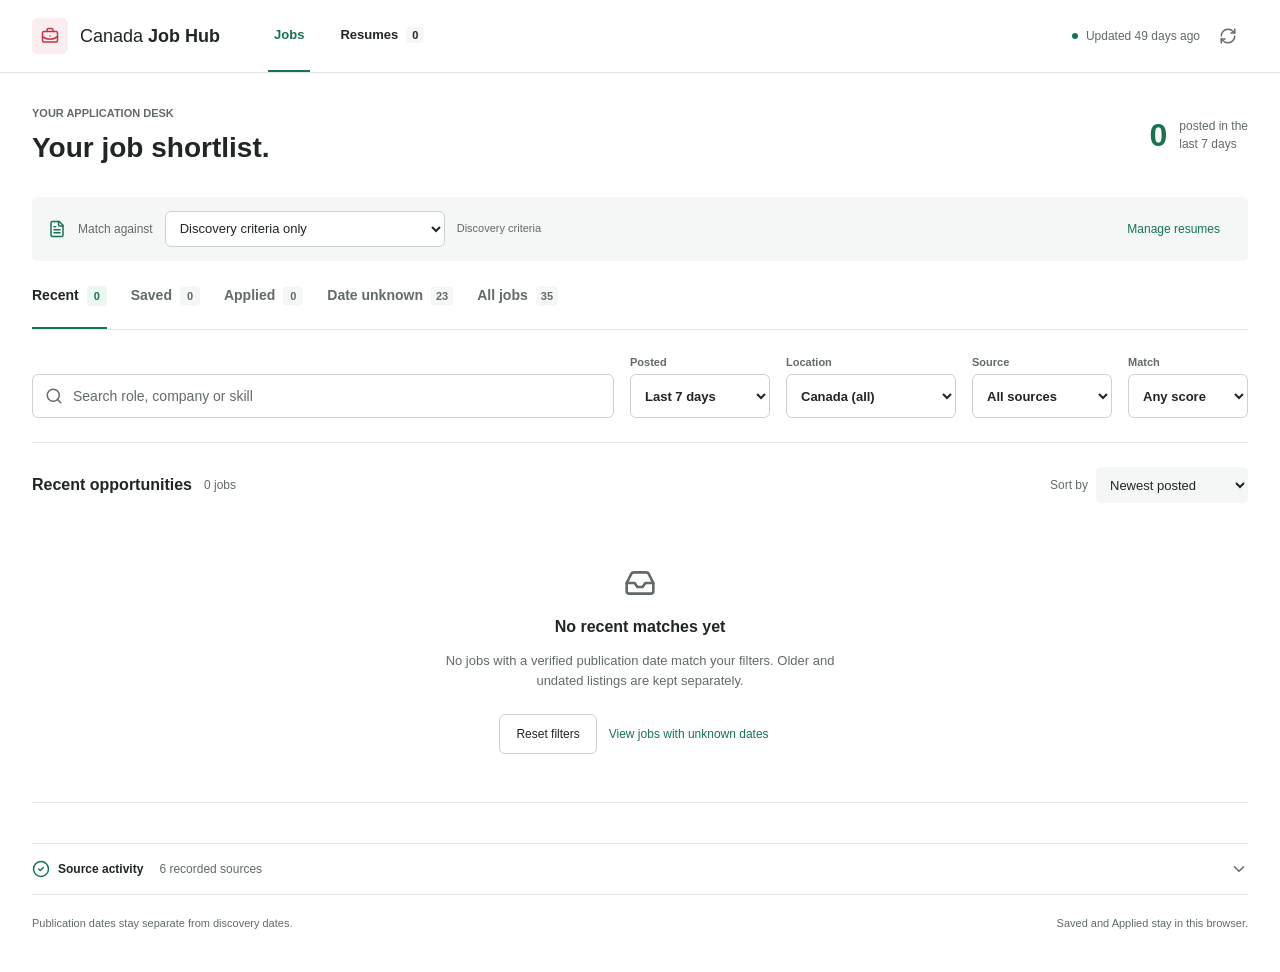
==== commit f9c6225d: "Add private browser resume library and personalized job matching" ====
--- a/public/index.html
+++ b/public/index.html
@@ -17,6 +17,417 @@
   --amber: #96600f;
   --white: #fff;
 }
+.main-nav {
+  display: flex;
+  align-items: stretch;
+  gap: 24px;
+  margin-right: auto;
+  margin-left: 32px;
+  align-self: stretch;
+}
+.main-nav button {
+  border-bottom: 2px solid transparent;
+  font-weight: 550;
+  font-size: 13px;
+  min-height: 44px;
+  display: flex;
+  align-items: center;
+  gap: 8px;
+}
+.main-nav button[aria-current="page"] {
+  border-color: var(--green);
+  color: var(--green);
+}
+.main-nav span {
+  font-size: 11px;
+  background: var(--surface);
+  border-radius: 4px;
+  padding: 0 6px;
+}
+.resume-switcher {
+  display: flex;
+  align-items: center;
+  gap: 12px;
+  flex-wrap: wrap;
+  padding: 12px 16px;
+  background: var(--surface);
+  border-radius: 6px;
+  margin-bottom: 16px;
+  font-size: 12px;
+}
+.resume-switcher > span:first-child {
+  color: var(--green);
+}
+.resume-switcher select {
+  width: min(280px, 100%);
+  min-height: 36px;
+}
+.resume-switcher label {
+  color: var(--muted);
+}
+#match-basis {
+  font-size: 11px;
+  color: var(--muted);
+}
+.resume-switcher .text-button {
+  margin-left: auto;
+}
+.resume-intro {
+  margin: 8px 0 0;
+  color: var(--muted);
+  font-size: 13px;
+}
+.primary {
+  background: var(--green);
+  color: #fff;
+  padding: 10px 16px;
+  min-height: 44px;
+  border-radius: 6px;
+  font-size: 13px;
+  font-weight: 600;
+  display: inline-flex;
+  gap: 8px;
+  align-items: center;
+  justify-content: center;
+}
+.primary:hover {
+  background: #105b40;
+}
+.primary:disabled {
+  opacity: 0.55;
+}
+.privacy-note {
+  display: flex;
+  align-items: flex-start;
+  gap: 12px;
+  border-block: 1px solid var(--line);
+  padding: 16px 0;
+  color: var(--muted);
+  font-size: 12px;
+  margin-bottom: 24px;
+}
+.privacy-note p {
+  margin: 0;
+  max-width: 720px;
+}
+.privacy-note svg {
+  color: var(--green);
+  margin-top: 2px;
+}
+.resume-list {
+  display: grid;
+}
+.resume-item {
+  display: flex;
+  align-items: flex-start;
+  gap: 16px;
+  padding: 24px 0;
+  border-bottom: 1px solid var(--line);
+}
+.resume-item-icon {
+  width: 40px;
+  height: 44px;
+  background: var(--surface);
+  color: var(--green);
+  display: grid;
+  place-items: center;
+  border-radius: 6px;
+  flex: 0 0 40px;
+}
+.resume-item-main {
+  min-width: 0;
+  flex: 1;
+}
+.resume-item h2 {
+  font-size: 16px;
+  display: flex;
+  gap: 12px;
+  align-items: center;
+  flex-wrap: wrap;
+  overflow-wrap: anywhere;
+}
+.active-badge {
+  font-size: 11px;
+  font-weight: 500;
+  color: var(--green);
+  background: var(--green-light);
+  padding: 2px 8px;
+  border-radius: 4px;
+}
+.resume-item-actions {
+  display: flex;
+  align-items: center;
+  gap: 4px;
+  flex-wrap: wrap;
+  justify-content: flex-end;
+}
+.resume-item-actions .secondary {
+  font-size: 12px;
+}
+.resume-item-actions .secondary:disabled {
+  color: var(--green);
+  border-color: transparent;
+  background: var(--green-light);
+}
+.resume-message {
+  padding: 12px 16px;
+  background: var(--green-light);
+  color: var(--green);
+  border-radius: 6px;
+  margin-bottom: 16px;
+  font-size: 13px;
+}
+.resume-message.is-error,
+.form-error {
+  color: #a72536;
+  background: #fff0f2;
+}
+.resume-comparison {
+  border-bottom: 1px solid var(--line);
+  padding-bottom: 16px;
+  margin-bottom: 16px;
+}
+.resume-comparison h4 {
+  font-size: 12px;
+  font-weight: 550;
+  margin: 12px 0 8px;
+}
+.skill-matched {
+  background: var(--green-light);
+  color: var(--green);
+}
+.skill-missing {
+  background: #fff4e3;
+  color: #82500d;
+}
+.resume-evidence {
+  font-size: 12px;
+  color: var(--muted);
+}
+.score-breakdown {
+  font-size: 12px;
+  margin-top: 16px;
+}
+.score-breakdown summary {
+  color: var(--green);
+}
+.score-breakdown dl {
+  display: grid;
+  grid-template-columns: 1fr 1fr;
+  gap: 8px 16px;
+}
+.score-breakdown dd {
+  margin: 0;
+  color: var(--muted);
+}
+.match-value.unscored {
+  font-size: 11px;
+  color: var(--muted);
+  font-weight: 400;
+  white-space: normal;
+}
+dialog {
+  width: min(680px, calc(100% - 32px));
+  max-height: 90vh;
+  overflow-y: auto;
+  border: 1px solid var(--line);
+  border-radius: 8px;
+  padding: 24px;
+  color: var(--ink);
+  box-shadow: 0 16px 60px #0002;
+}
+dialog::backdrop {
+  background: #18231c66;
+}
+.editor-heading {
+  display: flex;
+  align-items: center;
+  justify-content: space-between;
+  margin-bottom: 16px;
+}
+.editor-label {
+  display: flex;
+  flex-direction: column;
+  gap: 8px;
+  font-size: 12px;
+  font-weight: 550;
+  margin-bottom: 16px;
+}
+.editor-label input,
+.editor-label textarea {
+  font:
+    400 13px/1.6 -apple-system,
+    BlinkMacSystemFont,
+    "Segoe UI",
+    sans-serif;
+  padding: 10px 12px;
+  border: 1px solid #cbd3ce;
+  border-radius: 6px;
+  width: 100%;
+  color: var(--ink);
+  background: #fff;
+}
+.editor-label textarea {
+  resize: vertical;
+  min-height: 160px;
+}
+.upload-field {
+  display: flex;
+  flex-direction: column;
+  align-items: center;
+  gap: 8px;
+  padding: 20px;
+  border: 1px dashed #aab9b0;
+  border-radius: 6px;
+  font-size: 12px;
+  color: var(--muted);
+  background: var(--surface);
+}
+.upload-field strong {
+  font-weight: 550;
+  color: var(--ink);
+}
+.upload-field input {
+  font-size: 12px;
+  max-width: 100%;
+  min-height: 32px;
+  margin-top: 8px;
+}
+.upload-status {
+  font-size: 12px;
+  color: var(--muted);
+  overflow-wrap: anywhere;
+}
+.form-error {
+  padding: 12px;
+  border-radius: 6px;
+  font-size: 12px;
+  margin-block: 16px;
+}
+.detected-skills > span {
+  font-size: 12px;
+  color: var(--muted);
+}
+.activate-choice {
+  display: flex;
+  align-items: center;
+  gap: 8px;
+  font-size: 13px;
+  margin-block: 16px;
+}
+.activate-choice input {
+  width: 16px;
+  height: 16px;
+  accent-color: var(--green);
+}
+.editor-actions {
+  display: flex;
+  justify-content: flex-end;
+  align-items: center;
+  gap: 12px;
+  border-top: 1px solid var(--line);
+  padding-top: 16px;
+  margin-top: 24px;
+}
+.danger {
+  color: #fff;
+  background: #b52f42;
+  padding: 10px 16px;
+  border-radius: 6px;
+  min-height: 40px;
+  font-size: 13px;
+}
+#resume-delete {
+  max-width: 440px;
+}
+#resume-delete p {
+  font-size: 13px;
+  color: var(--muted);
+  overflow-wrap: anywhere;
+}
+@media (max-width: 800px) {
+  .masthead-inner {
+    flex-wrap: wrap;
+    padding-block: 12px;
+    gap: 8px;
+  }
+  .main-nav {
+    order: 3;
+    flex: 1 0 100%;
+    margin: 0;
+    gap: 24px;
+    min-height: 36px;
+  }
+  .main-nav button {
+    min-height: 36px;
+  }
+  .updated {
+    margin-left: auto;
+  }
+  .resume-item {
+    flex-wrap: wrap;
+  }
+  .resume-item-actions {
+    width: 100%;
+    justify-content: flex-start;
+    padding-left: 56px;
+  }
+  .resume-switcher {
+    gap: 8px;
+  }
+  .resume-switcher select {
+    max-width: 240px;
+  }
+  .resume-switcher .text-button {
+    margin-left: 0;
+  }
+  .resume-item h2 {
+    font-size: 14px;
+  }
+}
+@media (max-width: 540px) {
+  .resume-switcher select {
+    width: 100%;
+    max-width: none;
+    order: 3;
+  }
+  .resume-switcher .text-button {
+    margin-left: auto;
+    padding: 4px;
+    min-height: 32px;
+  }
+  #match-basis {
+    display: none;
+  }
+  .resume-item-icon {
+    display: none;
+  }
+  .resume-item-actions {
+    padding-left: 0;
+  }
+  .resume-intro {
+    font-size: 12px;
+  }
+  .heading-band .primary {
+    padding: 8px;
+    font-size: 12px;
+    flex-shrink: 0;
+  }
+  .score-breakdown dl {
+    grid-template-columns: 1fr;
+    gap: 4px;
+  }
+  .score-breakdown dd {
+    margin-bottom: 8px;
+  }
+  dialog {
+    padding: 16px;
+  }
+  .resume-item-actions .icon-button {
+    width: 44px;
+    height: 44px;
+  }
+}
 * {
   box-sizing: border-box;
   letter-spacing: 0;
@@ -300,10 +711,9 @@
 .list-head,
 .job-row {
   display: grid;
-  grid-template-columns: minmax(240px, 1fr) minmax(
-      140px,
-      180px
-    ) 112px 72px 168px;
+  grid-template-columns:
+    minmax(240px, 1fr) minmax(140px, 180px)
+    112px 72px 168px;
   gap: 16px;
   align-items: center;
 }
@@ -918,14 +1328,17 @@
   <header class="masthead">
     <div class="shell masthead-inner">
       <div class="brand"><span class="brand-mark" data-icon="briefcase-business" aria-hidden="true"></span><span>Canada <strong>Job Hub</strong></span></div>
-      <div class="updated"><span class="status-dot"></span><span>Updated <time id="updated" datetime="2026-10-17T01:39:51.648336+00:00"></time></span><button id="refresh" class="icon-button" aria-label="Refresh jobs" title="Refresh jobs"><span data-icon="refresh-cw"></span></button></div>
+      <nav class="main-nav" aria-label="Sections"><button id="section-jobs" aria-current="page">Jobs</button><button id="section-resumes">Resumes <span id="resume-count">0</span></button></nav>
+      <div class="updated"><span class="status-dot"></span><span>Updated <time id="updated" datetime="2026-10-17T02:06:30.045974+00:00"></time></span><button id="refresh" class="icon-button" aria-label="Refresh jobs" title="Refresh jobs"><span data-icon="refresh-cw"></span></button></div>
     </div>
   </header>
   <main class="shell">
+    <div id="jobs-workspace">
     <section class="heading-band" aria-labelledby="jobs-heading">
       <div><div class="eyebrow">YOUR APPLICATION DESK</div><h1 id="jobs-heading">Your job shortlist.</h1></div>
       <div class="quick-count"><span id="recent-count">0</span><div>posted in the<br>last 7 days</div></div>
     </section>
+    <section class="resume-switcher" aria-label="Resume matching"><span data-icon="file-text" aria-hidden="true"></span><label for="active-resume">Match against</label><select id="active-resume" disabled><option value="">Loading resumes...</option></select><span id="match-basis">Discovery criteria</span><button id="manage-resumes" class="text-button">Manage resumes</button></section>
     <nav class="views" aria-label="Job views">
       <button class="view active" data-view="recent" aria-current="page">Recent <span id="count-recent">0</span></button>
       <button class="view" data-view="saved">Saved <span id="count-saved">0</span></button>
@@ -941,17 +1354,835 @@
       <label class="filter-label">Match<select id="score"><option value="0">Any score</option><option value="75">75+ match</option><option value="90">90+ match</option></select></label></div>
     </section>
     <div class="results-bar"><div><h2 id="view-title">Recent opportunities</h2><span id="results-count" role="status" aria-live="polite"></span></div><label class="sort-label">Sort by <select id="sort" aria-label="Sort jobs"><option value="newest">Newest posted</option><option value="match">Best match</option><option value="discovered">Latest discovered</option></select></label></div>
-    <div class="list-head" aria-hidden="true"><span>ROLE / COMPANY</span><span>LOCATION</span><span>POSTED</span><span>MATCH</span><span></span></div>
+    <div class="list-head" aria-hidden="true"><span>ROLE / COMPANY</span><span>LOCATION</span><span>POSTED</span><span id="match-heading">CRITERIA</span><span></span></div>
     <section id="list" aria-label="Matching jobs"></section>
     <div id="empty" class="empty" hidden><span data-icon="inbox" aria-hidden="true"></span><h2 id="empty-title">No recent matches yet</h2><p id="empty-copy"></p><button id="reset" class="secondary">Reset filters</button><button id="show-undated" class="text-button">View jobs with unknown dates</button></div>
     <details id="source-health" class="source-health"><summary><span data-icon="circle-check" aria-hidden="true"></span>Source activity <span id="health-summary"></span><span class="chevron" data-icon="chevron-down"></span></summary><div class="table-scroll"><table><caption class="sr-only">Recorded source checks</caption><thead><tr><th>Source</th><th>Status</th><th>Listings</th><th>Matches</th><th>Last successful check</th></tr></thead><tbody id="health"></tbody></table></div></details>
     <footer><span>Publication dates stay separate from discovery dates.</span><span id="storage-note">Saved and Applied stay in this browser.</span></footer>
+    </div>
+    <section id="resumes-workspace" hidden aria-labelledby="resumes-heading">
+      <div class="heading-band"><div><div class="eyebrow">YOUR APPLICATION DESK</div><h1 id="resumes-heading">Your resumes.</h1><p id="resume-summary" class="resume-intro">Stored on this device</p></div><button id="add-resume" class="primary"><span data-icon="plus"></span>Add resume</button></div>
+      <div class="privacy-note"><span data-icon="file-text" aria-hidden="true"></span><p>Resumes stay in this browser on this device. Files are processed locally and are never added to the public website. Clearing browser data removes them.</p></div>
+      <div id="resume-message" class="resume-message" role="status" aria-live="polite" hidden></div>
+      <div id="resume-list" class="resume-list"></div>
+      <div id="resume-empty" class="empty"><span data-icon="file-text" aria-hidden="true"></span><h2>No resumes added yet</h2><p>Add a PDF, DOCX, or TXT file, or paste your resume text.</p><button id="first-resume" class="primary">Add your first resume</button></div>
+      <footer>Personal scores appear in the hub. Telegram continues to use discovery criteria.</footer>
+    </section>
   </main>
+  <dialog id="resume-editor" aria-labelledby="resume-editor-title">
+    <form id="resume-form">
+      <div class="editor-heading"><h2 id="resume-editor-title">Add resume</h2><button type="button" id="close-resume-editor" class="icon-button" aria-label="Close resume editor" title="Close">&times;</button></div>
+      <label class="upload-field" id="resume-dropzone"><span data-icon="upload" aria-hidden="true"></span><strong>Choose a resume file</strong><span>PDF, DOCX, TXT / up to 5 MB</span><input id="resume-upload" type="file" accept=".pdf,.docx,.txt" aria-label="Upload resume file"></label>
+      <p id="upload-status" class="upload-status" role="status" aria-live="polite"></p>
+      <div id="resume-form-error" class="form-error" role="alert" hidden></div>
+      <label class="editor-label">Resume name<input id="resume-name" maxlength="100" required placeholder="e.g. Backend developer"></label>
+      <label class="editor-label">Professional experience (years, optional)<input id="resume-years" type="number" min="0" max="50" step="0.5" placeholder="Not specified"></label>
+      <label class="editor-label">Text used for matching<textarea id="resume-text" rows="10" maxlength="100000" required placeholder="Upload a file above, or paste your resume text here."></textarea></label>
+      <div class="detected-skills"><span>Detected technical skills</span><div id="resume-skills" class="skill-list"></div></div>
+      <label class="activate-choice"><input id="resume-activate" type="checkbox" checked>Use this resume for matching</label>
+      <div class="editor-actions"><button type="button" id="cancel-resume-editor" class="secondary">Cancel</button><button id="save-resume" type="submit" class="primary">Save resume</button></div>
+    </form>
+  </dialog>
+  <dialog id="resume-delete" aria-labelledby="resume-delete-title"><form method="dialog"><h2 id="resume-delete-title">Delete resume?</h2><p id="resume-delete-name"></p><p>The stored file and extracted text will be removed from this browser.</p><div class="editor-actions"><button value="cancel" class="secondary">Cancel</button><button value="delete" class="danger">Delete resume</button></div></form></dialog>
   <div id="toast" class="toast" role="status" aria-live="polite" hidden><span id="toast-text"></span><button id="undo">Undo</button></div>
   <noscript><p class="shell">Enable JavaScript to search and filter your jobs.</p></noscript>
-  <script id="job-data" type="application/json">[{"id": "d7bde6d18640d28089683b8c", "company": "1Password", "title": "Junior Developer", "location": "Remote (United States | Canada), Remote", "workplace": "Remote", "source": "ashby", "sources": ["ashby"], "url": "https://jobs.ashbyhq.com/1password/a492badd-a02f-4360-aa15-7ea8c6e2c85e", "score": 78, "why": "role title matches target software roles; experience requirement is within configured range; location explicitly matches Canada targets; technical skills detected: go", "skills": "go", "published": "2026-10-15T19:57:41.748000+00:00", "firstSeen": "2026-10-17T00:56:21.275392+00:00", "lastSeen": "2026-10-17T01:24:26.463008+00:00", "notified": true, "freshness": "Published within 3 days", "freshnessGroup": "recent", "description": "1Password is growing. We\u2019ve surpassed $400M in ARR and we\u2019re continuing to accelerate, earning a spot on the Forbes Cloud 100 for four years in a row and teaming up with iconic partners like Oracle Red Bull Racing. About 1Password At 1Password, we\u2019re building the foundation for a safe, productive digital future. Our mission is to unleash employee productivity without compromising security by ensuring every identity is authentic, every application sign-in is secure, and every device is trusted. We innovated the market-leading enterprise password manager and pioneered Unified Access Management, a new cybersecurity category built for the way people and AI agents work today. As one of the most loved brands in cybersecurity, we take a human-centric approach in everything from product strategy to user experience. Over 180,000 businesses, from Fortune 100 leaders to the world\u2019s most innovative AI companies, trust 1Password to help their teams securely adopt the SaaS and AI tools they need to do their best work. If you're excited about the opportunity to contribute to the digital safety of millions, to work alongside a team of curious, driven individuals, and to solve hard problems in a fast-paced, dynamic environment, then we want to hear from you. Come join us and help shape a safer, simpler digital future. We are excited to welcome a Software Developer to join our new Data Security team here at 1Password, whose mission is to safeguard 1Password\u2019s foundation by designing, implementing, and maintaining cryptographic systems and practices that ensure the confidentiality, integrity, and availability of information across our products. As part of our Security Department, the Developer will be partially responsible for the underlying cryptography across our products. You\u2019ll build cryptographic libraries and implement the latest algorithms directly into our client applications with security, performance and usability in mind. You\u2019ll develop proof-of-concepts and implement new industry specifications into code. You\u2019ll also conduct code and design reviews to ensure good cryptographic hygiene and standards across our codebase. How we\u2019re using AI today Our Engineering, Product, and Design teams are thoughtfully integrating AI across the full software and product development lifecycle to move faster without sacrificing quality or security. In practice, that looks like engineers using AI-assisted coding tools to accelerate reviews and catch bugs earlier, product managers synthesizing user research at scale, and designers rapidly prototyping and iterating with AI-generated mockups. We approach AI the same way we approach security: with clear principles, human accountability at every consequential decision point, and rigorous evaluation before anything ships to customers. This is a remote opportunity within Canada and the US. What we're looking for: - You have 0-2+ years of experience in software development. - You have a passion for and strong experience with security development best practices, coding standards, and design patterns. - You have a basic understanding of modern cryptographic algorithms, trade-offs and implementation considerations gained from real world experience. - You work well in a team environment with positive communications amongst a variety of technical and non-technical stakeholders. - You have proven experience in implementing testing methodologies and debugging techniques to ensure high-quality code. - You\u2019re adaptable and resilient, thriving in fast-paced environments with shifting priorities. Bonus points for: - Experience with implementing industry standards into new libraries or codebases. - Experience with Rust and/or Golang, or a demonstrated ability to pick up new languages quickly. What you can expect: - Work with a small team of security developers who are specialists in Rust and Golang Security. - Develop cryptographic or other security libraries to share common security-critical code across our applications. - Assist in security design efforts or scoping initiatives for new features, particularly with heavy cryptographic components. - Assess and take appropriate steps to resolve new security vulnerabilities across our applications. - Implement new security features for the next generation of 1Password. - Demonstrate leadership in security development and act as a trusted point of contact for management and other developers. - Work with a variety of teams across our hybrid core architecture, including Design, Product and Product Engineering. USA-based roles only: The annual base salary for this role is between $100,000 USD and $140,000 USD, plus immediate participation in 1Password's benefits program (health, dental, 401k and many others), utilization of our generous paid time off, an equity grant and, where applicable, participation in our incentive programs. Canada-based roles only: The annual base salary for this role is between $85,000 CAD and $119,000 CAD, plus immediate participation in 1Password\u2019s generous benefits program (health, dental, RRSP and many others), utilization of our generous paid time off, an equity grant and, where applicable, participation in our incentive programs. At 1Password, we approach each individual's compensation with a promise of fair market value and internal equity commensurate with experience and specific skill set. This posting is for an existing vacancy. Our culture At 1Password, we prioritize collaboration, clear and transparent communication, receptiveness to feedback, and alignment with our core values: keep it simple, lead with honesty, and put people first. You\u2019ll be part of a team that challenges the status quo, and is excited to experiment and iterate in search of the best solution. That said, 1Password is not for everyone https://blog.1password.com/inside-the-culture-powering-1passwords-next-chapter/. Our work is demanding, we strive for excellence, and the pace is fast. We need people who are keen to take on challenging problems, who seek feedback to grow, and who are driven to make an impact. If you're looking for a place where you can settle into a comfortable routine, this might not be the right fit for you. We\u2019re looking for individuals who are proven experts in their fields, as well as those who are highly adaptable, can thrive in ambiguity and through change, are curious, and above all deliver results. How we work with AI We are committed to leveraging cutting-edge technology\u2014including AI\u2014to achieve our mission. We also understand that thinking critically about AI in its current forms will help us create better solutions for our customers and ourselves with its future forms, which will help us continue to close the gap between security and privacy and achieve our mission. We want team members at all levels to take the approach of actively learning AI best practices, identifying opportunities to apply AI in meaningful ways, and driving innovative solutions in their daily work. Embracing the future of AI isn't just encouraged\u2014it's an essential part of how we will be successful at 1Password. This approach extends to our hiring process\u2014candidates are welcome to use AI tools responsibly and thoughtfully during the application process. To us, this means we do ask that you join live interviews without using AI tools so we can get to know how you communicate, solve problems, and collaborate with others. Our approach to remote work We believe in the power of remote work, but recognize that in-person connection is important to help us achieve our mission. While we are a remote-first company, travel for in-person engagement is a part of almost all roles, and we require our employees to be ready and willing to take part. Frequency will depend on role and responsibilities, and may include, but is not limited to: annual department-wide offsites, team meetings, and customer/industry events. What we offer We believe in working hard, and rewarding that hard work through our benefits. While not an exhaustive list, here is a glance at what we currently offer: Health and wellbeing \ud83d\udc76 Maternity and parental leave top-up programs \ud83e\ude7a Competitive health benefits \ud83c\udfdd Generous PTO policy Growth and future \ud83d\udcc8 RSU program for most employees \ud83d\udcb8 Retirement matching program \ud83d\udd11 Free 1Password account Community \ud83e\udd1d Paid volunteer days \ud83c\udfc6 Peer-to-peer recognition through Bonusly \ud83c\udf0e Remote-first work environment *Some roles in our GTM team are currently being hired for in-person hybrid work in Toronto and Austin. These roles will specify on the posting. You belong here. 1Password is proud to be an equal opportunity employer. We are committed to fostering an inclusive, diverse and equitable workplace that is built on trust, support and respect. We welcome all individuals and do not discriminate on the basis of gender identity and expression, race, ethnicity, disability, sexual orientation, colour, religion, creed, gender, national origin, age, marital status, pregnancy, sex, citizenship, education, languages spoken or veteran status. Be yourself, find your people and share the things you love. Accommodation is available upon request at any point during our recruitment process. If you require an accommodation, please speak to your talent acquisition partner or email us at nextbit@agilebits.com and we\u2019ll work to meet your needs. Remote work is a part of our DNA. Given that our company was founded remotely in 2005, we can safely say we're experts at building remote culture. That said, remote work at 1Password does mean working from your home country. If you've got questions or concerns about this, your talent partner would be happy to address them with you. Successful applicants will be required to complete a background check that may consist of prior employment verification, reference checks, education confirmation, criminal background, publicly available social media, credit history, or other information, as permitted by local law. 1Password uses artificial intelligence (AI) and machine learning (ML) technologies, including natural language processing and predictive analytics, to assist in the initial screening of employment applications and improve our recruitment process. See here https://www.ashbyhq.com/downloadables/ashby-bias-audit-08-2024.pdf for the latest third party bias audit information. If you prefer not to have your application assessed using AI/ML features, you may opt out by completing this form https://jobs.ashbyhq.com/1password/automation-notice. For additional information see our Candidate Privacy Notice https://1password.com/files/candidate-privacy-notice.pdf."}, {"id": "2b1a557049926e49e8bf30a6", "company": "1Password", "title": "Developer, Frontend", "location": "Remote (United States | Canada), Remote", "workplace": "Remote", "source": "ashby", "sources": ["ashby"], "url": "https://jobs.ashbyhq.com/1password/ec030dda-caff-4579-93ab-c9aa147a0241", "score": 84, "why": "role title matches target software roles; experience requirement is within configured range; location explicitly matches Canada targets; technical skills detected: typescript, react, go", "skills": "typescript, react, go", "published": "2026-09-11T22:31:08.441000+00:00", "firstSeen": "2026-10-17T00:56:21.274895+00:00", "lastSeen": "2026-10-17T01:24:26.462545+00:00", "notified": true, "freshness": "Published more than 7 days ago", "freshnessGroup": "older", "description": "1Password is growing. We\u2019ve surpassed $400M in ARR and we\u2019re continuing to accelerate, earning a spot on the Forbes Cloud 100 for four years in a row and teaming up with iconic partners like Oracle Red Bull Racing. About 1Password At 1Password, we\u2019re building the foundation for a safe, productive digital future. Our mission is to unleash employee productivity without compromising security by ensuring every identity is authentic, every application sign-in is secure, and every device is trusted. We innovated the market-leading enterprise password manager and pioneered Unified Access Management, a new cybersecurity category built for the way people and AI agents work today. As one of the most loved brands in cybersecurity, we take a human-centric approach in everything from product strategy to user experience. Over 180,000 businesses, from Fortune 100 leaders to the world\u2019s most innovative AI companies, trust 1Password to help their teams securely adopt the SaaS and AI tools they need to do their best work. If you're excited about the opportunity to contribute to the digital safety of millions, to work alongside a team of curious, driven individuals, and to solve hard problems in a fast-paced, dynamic environment, then we want to hear from you. Come join us and help shape a safer, simpler digital future. We're hiring a Frontend Developer to join our Developer and AI user interface team, where you'll build the controls and workflows that give developers and security teams visibility over how machine workloads, CI/CD pipelines, and AI agents access credentials at runtime. How we\u2019re using AI today Our Engineering, Product, and Design teams are thoughtfully integrating AI across the full software and product development lifecycle to move faster without sacrificing quality or security. In practice, that looks like engineers using AI-assisted coding tools to accelerate reviews and catch bugs earlier, product managers synthesizing user research at scale, and designers rapidly prototyping and iterating with AI-generated mockups. We approach AI the same way we approach security: with clear principles, human accountability at every consequential decision point, and rigorous evaluation before anything ships to customers. This is a remote opportunity within Canada and the US. What we're looking for: - 2+ years of experience in frontend software development; strong TypeScript fundamentals and experience with React or a comparable component-based framework - Experience contributing to features end-to-end, from API contract through component implementation and unit tests - Experience building complex form flows, including multi-step wizards, validation, error states, and async operations with sequential API calls and robust failure handling - You care deeply about code quality and visual craft. You sweat the details, review work critically, and hold a high bar for what ships - Working knowledge of accessibility fundamentals including keyboard navigation, ARIA, and screen reader considerations - Familiarity with i18n workflows, including static string extraction and integration with a localization system - Comfortable working iteratively. That means managing ambiguity, communicating progress clearly, and coordinating with cross-functional teams throughout the development cycle Bonus points for: - Experience with Electron or other desktop-targeted web runtimes - Working knowledge of GraphQL \u2014 writing queries and mutations, managing fetch/refetch behavior with Apollo Client What you can expect: - Build UI for a developer-facing secrets management product, including CI/CD integrations, workload identity flows, and environment configuration - Contribute to the auth prompt and autofill experience that users interact with every day across desktop and web surfaces - Build new product surfaces including multi-step setup wizards, list/detail pages, and admin policy controls, implementing from Figma designs through to production-ready components - Ship features incrementally, working collaboratively from scoping through launch, with visibility controls and policy checks shaping what different users see - Follow established design system guidelines and contribute to component patterns, with component tests required alongside every feature as part of the PR process - Collaborate with product, design, and infrastructure partners throughout the full development lifecycle, from planning and estimation through launch and iteration - Review code and share knowledge with teammates, contributing to a team culture of high standards and constructive feedback - Contribute to and maintain documentation on code processes, systems, and decisions to support team knowledge and scalability - Participate in a rotating on-call schedule shared across the team USA-based roles only: The annual base salary for this role is between $123,000 USD and $172,000 USD, plus immediate participation in 1Password's benefits program (health, dental, 401k and many others), utilization of our generous paid time off, an equity grant and, where applicable, participation in our incentive programs. Canada-based roles only: The annual base salary for this role is between $111,000 CAD and $155,000 CAD, plus immediate participation in 1Password\u2019s generous benefits program (health, dental, RRSP and many others), utilization of our generous paid time off, an equity grant and, where applicable, participation in our incentive programs. At 1Password, we approach each individual's compensation with a promise of fair market value and internal equity commensurate with experience and specific skill set. This posting is for an existing vacancy. Our culture At 1Password, we prioritize collaboration, clear and transparent communication, receptiveness to feedback, and alignment with our core values: keep it simple, lead with honesty, and put people first. You\u2019ll be part of a team that challenges the status quo, and is excited to experiment and iterate in search of the best solution. That said, 1Password is not for everyone https://blog.1password.com/inside-the-culture-powering-1passwords-next-chapter/. Our work is demanding, we strive for excellence, and the pace is fast. We need people who are keen to take on challenging problems, who seek feedback to grow, and who are driven to make an impact. If you're looking for a place where you can settle into a comfortable routine, this might not be the right fit for you. We\u2019re looking for individuals who are proven experts in their fields, as well as those who are highly adaptable, can thrive in ambiguity and through change, are curious, and above all deliver results. How we work with AI We are committed to leveraging cutting-edge technology\u2014including AI\u2014to achieve our mission. We also understand that thinking critically about AI in its current forms will help us create better solutions for our customers and ourselves with its future forms, which will help us continue to close the gap between security and privacy and achieve our mission. We want team members at all levels to take the approach of actively learning AI best practices, identifying opportunities to apply AI in meaningful ways, and driving innovative solutions in their daily work. Embracing the future of AI isn't just encouraged\u2014it's an essential part of how we will be successful at 1Password. This approach extends to our hiring process\u2014candidates are welcome to use AI tools responsibly and thoughtfully during the application process. To us, this means we do ask that you join live interviews without using AI tools so we can get to know how you communicate, solve problems, and collaborate with others. Our approach to remote work We believe in the power of remote work, but recognize that in-person connection is important to help us achieve our mission. While we are a remote-first company, travel for in-person engagement is a part of almost all roles, and we require our employees to be ready and willing to take part. Frequency will depend on role and responsibilities, and may include, but is not limited to: annual department-wide offsites, team meetings, and customer/industry events. What we offer We believe in working hard, and rewarding that hard work through our benefits. While not an exhaustive list, here is a glance at what we currently offer: Health and wellbeing \ud83d\udc76 Maternity and parental leave top-up programs \ud83e\ude7a Competitive health benefits \ud83c\udfdd Generous PTO policy Growth and future \ud83d\udcc8 RSU program for most employees \ud83d\udcb8 Retirement matching program \ud83d\udd11 Free 1Password account Community \ud83e\udd1d Paid volunteer days \ud83c\udfc6 Peer-to-peer recognition through Bonusly \ud83c\udf0e Remote-first work environment *Some roles in our GTM team are currently being hired for in-person hybrid work in Toronto and Austin. These roles will specify on the posting. You belong here. 1Password is proud to be an equal opportunity employer. We are committed to fostering an inclusive, diverse and equitable workplace that is built on trust, support and respect. We welcome all individuals and do not discriminate on the basis of gender identity and expression, race, ethnicity, disability, sexual orientation, colour, religion, creed, gender, national origin, age, marital status, pregnancy, sex, citizenship, education, languages spoken or veteran status. Be yourself, find your people and share the things you love. Accommodation is available upon request at any point during our recruitment process. If you require an accommodation, please speak to your talent acquisition partner or email us at nextbit@agilebits.com and we\u2019ll work to meet your needs. Remote work is a part of our DNA. Given that our company was founded remotely in 2005, we can safely say we're experts at building remote culture. That said, remote work at 1Password does mean working from your home country. If you've got questions or concerns about this, your talent partner would be happy to address them with you. Successful applicants will be required to complete a background check that may consist of prior employment verification, reference checks, education confirmation, criminal background, publicly available social media, credit history, or other information, as permitted by local law. 1Password uses artificial intelligence (AI) and machine learning (ML) technologies, including natural language processing and predictive analytics, to assist in the initial screening of employment applications and improve our recruitment process. See here https://www.ashbyhq.com/downloadables/ashby-bias-audit-08-2024.pdf for the latest third party bias audit information. If you prefer not to have your application assessed using AI/ML features, you may opt out by completing this form https://jobs.ashbyhq.com/1password/automation-notice. For additional information see our Candidate Privacy Notice https://1password.com/files/candidate-privacy-notice.pdf."}, {"id": "1167f8c2654d68f9379c3e5a", "company": "Cohere", "title": "Software Engineer, Security", "location": "Toronto, San Francisco, Canada, United States, New York, Montreal, Remote", "workplace": "Remote", "source": "ashby", "sources": ["ashby"], "url": "https://jobs.ashbyhq.com/cohere/a10a96b5-f772-466d-9297-f021f78ca9c0", "score": 78, "why": "role title matches target software roles; experience requirement not clearly stated; location explicitly matches Canada targets; technical skills detected: python, aws, azure, kubernetes, go", "skills": "python, aws, azure, kubernetes, go", "published": "2026-09-17T19:46:04.566000+00:00", "firstSeen": "2026-10-17T00:56:21.271987+00:00", "lastSeen": "2026-10-17T01:24:26.459976+00:00", "notified": true, "freshness": "Published more than 7 days ago", "freshnessGroup": "older", "description": "WHO ARE WE? Cohere is the leading security-first enterprise AI company. We build cutting-edge foundation AI models and end-to-end products that are designed to solve real-world business problems. We\u2019re training and deploying frontier models for enterprises who are building AI systems. We believe that our work is instrumental to the widespread adoption of AI and we are looking for folks that want to be part of that. We obsess over what we build. Each one of us is responsible for contributing to increasing the capabilities of our models and the value they drive for our customers. Cohere is a team of researchers, engineers, designers, and more, who are all passionate about their craft. We are a global technology company headquartered in Toronto with key offices in London, New York City, San Francisco, Montreal, Paris, Berlin and Seoul. Join us! About the Role Are you passionate about secure-by-design software engineering? Do you want to be at the forefront of AI innovation and enterprise security? Cohere's North team is seeking a Software Engineer with a focus on security to join our mission and make a significant impact. This isn't a review-and-advise role, you'll own and ship production security features that customers rely on every day. Your Role: As a Senior Software Engineer with a security focus, you'll play a pivotal role in building and securing North's architecture. Your responsibilities will include: - Software Development: Contributing to the core development of security features such as OIDC/OAuth flows and session management, ensuring North's AI agents are secure - Secure Coding: Writing secure code to handle OIDC tokens, user claims, and sensitive data, adhering to best practices for JWT validation and encryption - Authentication and Data Protection: Implementing authentication mechanisms including user login, token management, and authorization checks to maintain data integrity - Tool Integration: Pulling in new tools to enhance North's security capabilities - DevSecOps: Design and implement secret management within Kubernetes clusters, including encryption and RBAC - Cross-functional Collaboration: Demonstrate strong soft skills to communicate security best practices to stakeholders in a clear and concise manner You may be a good fit if: - Have 5+ years building user-facing security features in production systems - Ship production Python confidently and frequently - Understand OIDC/OAuth 2.0, JWT validation, and token lifecycle management deeply\u2014not just conceptually - Have hands-on experience with Kubernetes in both development and production environments - Have worked across GCP, AWS, Azure, or hybrid/multi-cloud deployments - Are comfortable working across the stack - Communicate security concepts clearly to non-security engineers and stakeholders - Thrive in fast-moving environments where priorities evolve - Experience working with AI/ML systems or LLM-based applications FULL-TIME EMPLOYEES AT COHERE ENJOY THESE PERKS: - A weekly lunch stipend of $75/\u00a375 or equivalent in your local currency for lunch. - Full health and dental benefits, including a separate budget for mental health. - RRSP matching, 401K, Pension Scheme. - 100% Parental Leave top-up for up to 6 months, for either parent. - Annual enrichment benefits: Arts & culture, fitness/wellness, quality time, and a workspace improvement credit. Education & learning stipend for conferences, courses, and coaching. - 6 weeks of paid vacation (30 working days!) - Budget for traveling to other offices if you are remote, plus an annual company offsite. HOW AND WHERE WE WORK: - Cohere is remote-friendly, but we also have offices in Toronto, London, New York City, San Francisco, Montreal, Paris, Berlin and Seoul with more opening soon. - For those in the office: a daily lunch program, plenty of snacks, and regular community and social events. - For those not near an office: a co-working benefit so you can work alongside others in your city. - Everyone receives a $500 home office stipend to set up your workspace properly. If any of the above doesn\u2019t line up exactly with your experience, we still encourage you to apply. We strive to create an inclusive work environment for all; we welcome applicants from all backgrounds and are committed to providing equal opportunities. Should you require any accommodations during the recruitment process, please submit an Accommodations Request Form https://docs.google.com/forms/d/12a6IrLdF3kI2nonKSr4tiFuz18rLQbaeYV-JM9L4o9Q/edit, and we will work together to meet your needs. We may use AI-enabled tools to screen and assess applicants against the criteria for this position. This helps our recruiters identify potentially qualified candidates, but it doesn't limit the applications our recruiters may review or consider. Beware of Scams: Cohere will never ask for payment or third-party services (e.g., CV writing) as part of our hiring process. All legitimate roles are listed on the Cohere careers page and LinkedIn only, with all communications from Cohere employees coming from an @cohere.com or @cw.cohere email alias. If jobs are viewed on other sites then please verify these through our official careers https://cohere.com/careers page."}, {"id": "79de33ff232c492b05c6c560", "company": "Cohere", "title": "Software Engineer, Security Agents", "location": "United States, Canada, Remote", "workplace": "Remote", "source": "ashby", "sources": ["ashby"], "url": "https://jobs.ashbyhq.com/cohere/1b909aeb-1221-476f-88fe-8300a2065975", "score": 69, "why": "role title matches target software roles; experience requirement not clearly stated; location explicitly matches Canada targets; technical skills detected: python, go", "skills": "python, go", "published": "2026-09-14T13:15:03.461000+00:00", "firstSeen": "2026-10-17T00:56:21.271882+00:00", "lastSeen": "2026-10-17T01:24:26.459849+00:00", "notified": true, "freshness": "Published more than 7 days ago", "freshnessGroup": "older", "description": "WHO ARE WE? Cohere is the leading security-first enterprise AI company. We build cutting-edge foundation AI models and end-to-end products that are designed to solve real-world business problems. We\u2019re training and deploying frontier models for enterprises who are building AI systems. We believe that our work is instrumental to the widespread adoption of AI and we are looking for folks that want to be part of that. We obsess over what we build. Each one of us is responsible for contributing to increasing the capabilities of our models and the value they drive for our customers. Cohere is a team of researchers, engineers, designers, and more, who are all passionate about their craft. We are a global technology company headquartered in Toronto with key offices in London, New York City, San Francisco, Montreal, Paris, Berlin and Seoul. Join us! ROLE OVERVIEW Ready to build AI agents that revolutionize enterprise security? The North Security team is looking for a Senior Software Engineer to create autonomous systems that handle the complex, critical tasks security practitioners face every day. KEY RESPONSIBILITIES As a Senior Software Engineer focused on agentic security, you'll build intelligent systems that empower security teams. Your responsibilities will include: - Build autonomous security agents that perform alert triage, secure code reviews, threat modeling, and vulnerability assessment - Develop agent orchestration systems that help security practitioners automate repetitive security tasks - Design and implement agent security controls to ensure our AI agents can safely interact with sensitive enterprise data - Create the security infrastructure that allows agents to operate in high-trust environments with stringent deployment requirements - Ship production-ready agent capabilities that run efficiently in resource-constrained environments - Research and implement novel security patterns for AI agent systems, sometimes requiring custom solutions where standard libraries fall short - Conduct security testing of both the agents you build and the platform that runs them. QUALIFICATIONS - 5+ years of software engineering experience with a track record of shipping user-facing security features - Strong Python development skills with significant production experience - Experience building or working with autonomous systems, AI agents, or intelligent automation - Solid understanding of security principles including session management, authentication, authorization, and secure coding practices - Ability to think about security at multiple layers: application security, agent behavior security, and infrastructure security - Comfortable working across the full stack and diving into unfamiliar codebases to understand and fix issues - Thrive in fast-paced environments where you can adapt to evolving priorities - Excited about the intersection of AI/ML and security engineering. WORKING LOCATION This role can be based remotely or from one of our office locations listed on the job description - there is no minimum in-office qualification requirement. We care most about hiring exceptional people regardless of locations, though please check the location listed on the posting for guidance around the core time zone or working hours alignment expected for the role. FULL-TIME EMPLOYEES AT COHERE ENJOY THESE PERKS: - A weekly lunch stipend of $75/\u00a375 or equivalent in your local currency for lunch. - Full health and dental benefits, including a separate budget for mental health. - RRSP matching, 401K, Pension Scheme. - 100% Parental Leave top-up for up to 6 months, for either parent. - Annual enrichment benefits: Arts & culture, fitness/wellness, quality time, and a workspace improvement credit. Education & learning stipend for conferences, courses, and coaching. - 6 weeks of paid vacation (30 working days!) - Budget for traveling to other offices if you are remote, plus an annual company offsite. HOW AND WHERE WE WORK: - Cohere is remote-friendly, but we also have offices in Toronto, London, New York City, San Francisco, Montreal, Paris, Berlin and Seoul with more opening soon. - For those in the office: a daily lunch program, plenty of snacks, and regular community and social events. - For those not near an office: a co-working benefit so you can work alongside others in your city. - Everyone receives a $500 home office stipend to set up your workspace properly. If any of the above doesn\u2019t line up exactly with your experience, we still encourage you to apply. We strive to create an inclusive work environment for all; we welcome applicants from all backgrounds and are committed to providing equal opportunities. Should you require any accommodations during the recruitment process, please submit an Accommodations Request Form https://docs.google.com/forms/d/12a6IrLdF3kI2nonKSr4tiFuz18rLQbaeYV-JM9L4o9Q/edit, and we will work together to meet your needs. We may use AI-enabled tools to screen and assess applicants against the criteria for this position. This helps our recruiters identify potentially qualified candidates, but it doesn't limit the applications our recruiters may review or consider. Beware of Scams: Cohere will never ask for payment or third-party services (e.g., CV writing) as part of our hiring process. All legitimate roles are listed on the Cohere careers page and LinkedIn only, with all communications from Cohere employees coming from an @cohere.com or @cw.cohere email alias. If jobs are viewed on other sites then please verify these through our official careers https://cohere.com/careers page."}, {"id": "ebd51b2448c8989406859180", "company": "Cohere", "title": "Software Engineer, Integrations", "location": "Europe, London, United States, New York, United Kingdom, Toronto, Montreal, Remote", "workplace": "Remote", "source": "ashby", "sources": ["ashby"], "url": "https://jobs.ashbyhq.com/cohere/96c74af4-b3d7-4960-a666-212ce4debac8", "score": 66, "why": "role title matches target software roles; experience requirement not clearly stated; location explicitly matches Canada targets; technical skills detected: go", "skills": "go", "published": "2026-08-11T10:41:22.845000+00:00", "firstSeen": "2026-10-17T00:56:21.271076+00:00", "lastSeen": "2026-10-17T01:24:26.459094+00:00", "notified": true, "freshness": "Published more than 7 days ago", "freshnessGroup": "older", "description": "WHO ARE WE? Cohere is the leading security-first enterprise AI company. We build cutting-edge foundation AI models and end-to-end products that are designed to solve real-world business problems. We\u2019re training and deploying frontier models for enterprises who are building AI systems. We believe that our work is instrumental to the widespread adoption of AI and we are looking for folks that want to be part of that. We obsess over what we build. Each one of us is responsible for contributing to increasing the capabilities of our models and the value they drive for our customers. Cohere is a team of researchers, engineers, designers, and more, who are all passionate about their craft. We are a global technology company headquartered in Toronto with key offices in London, New York City, San Francisco, Montreal, Paris, Berlin and Seoul. Join us! About North: North https://cohere.com/north is Cohere's cutting-edge AI workspace platform, designed to revolutionize the way enterprises utilize AI. It offers a secure and customizable environment, allowing companies to deploy AI while maintaining control over sensitive data. North integrates seamlessly with existing workflows, providing a trusted platform that connects AI agents with workplace tools and applications. Why this role: The Data Abstractions & Tools team is the group inside North responsible for how users bring their data into the platform and put it to work. We own the systems that let users upload, organize, and share their files and knowledge bases, the framework for extending agents with skills and third-party integrations, and the data-sync pipeline that connects enterprise data sources to North's agents. North connects to a growing set of external tools and data sources so its agents can act on a user's real workflow. This role owns the integration pipeline end-to-end: adding new integrations to the platform, helping other engineers do the same, and becoming the owner of the process that makes that repeatable. You will also create the evals and tests that make sure those integrations work as expected and keep working as the platform evolves. In this role, you will: - Build new integrations (tools) on the North agentic platform, and maintain the ones already in production. - Own the integration pipeline: the process for adding a new tool, from design to shipping to ongoing maintenance. - Help other engineers add integrations of their own, and raise the bar for how the team does it. - Create evals and tests to make sure integrations work as expected and alert on regressions. - Tune tool descriptions to improve performance based on feedback and evals. - Use AI actively in your work, while staying accountable for the quality and reliability of what you ship. You may be a good fit if: - You have shipped production code and are comfortable building integrations against external APIs. - You have a background in evaluating agentic systems (ideal), or at minimum know what an eval is and are comfortable with prompt engineering and tool-description tuning. - You excel in fast-paced environments and can execute while priorities are a moving target. - You bring high agency: you learn quickly and drive change without waiting for perfect instructions. - You've owned things end-to-end before and care about the quality of what ships, not just that it shipped. - You enjoy helping other engineers succeed, not just shipping your own work. Working Location: This role can be based remotely or from one of our office locations listed on the job description - there is no minimum in-office qualification requirement. We care most about hiring exceptional people regardless of locations, though please check the location listed on the posting for guidance around the core time zone or working hours alignment expected for the role. FULL-TIME EMPLOYEES AT COHERE ENJOY THESE PERKS: - A weekly lunch stipend of $75/\u00a375 or equivalent in your local currency for lunch. - Full health and dental benefits, including a separate budget for mental health. - RRSP matching, 401K, Pension Scheme. - 100% Parental Leave top-up for up to 6 months, for either parent. - Annual enrichment benefits: Arts & culture, fitness/wellness, quality time, and a workspace improvement credit. Education & learning stipend for conferences, courses, and coaching. - 6 weeks of paid vacation (30 working days!) - Budget for traveling to other offices if you are remote, plus an annual company offsite. HOW AND WHERE WE WORK: - Cohere is remote-friendly, but we also have offices in Toronto, London, New York City, San Francisco, Montreal, Paris, Berlin and Seoul with more opening soon. - For those in the office: a daily lunch program, plenty of snacks, and regular community and social events. - For those not near an office: a co-working benefit so you can work alongside others in your city. - Everyone receives a $500 home office stipend to set up your workspace properly. If any of the above doesn\u2019t line up exactly with your experience, we still encourage you to apply. We strive to create an inclusive work environment for all; we welcome applicants from all backgrounds and are committed to providing equal opportunities. Should you require any accommodations during the recruitment process, please submit an Accommodations Request Form https://docs.google.com/forms/d/12a6IrLdF3kI2nonKSr4tiFuz18rLQbaeYV-JM9L4o9Q/edit, and we will work together to meet your needs. We may use AI-enabled tools to screen and assess applicants against the criteria for this position. This helps our recruiters identify potentially qualified candidates, but it doesn't limit the applications our recruiters may review or consider. Beware of Scams: Cohere will never ask for payment or third-party services (e.g., CV writing) as part of our hiring process. All legitimate roles are listed on the Cohere careers page and LinkedIn only, with all communications from Cohere employees coming from an @cohere.com or @cw.cohere email alias. If jobs are viewed on other sites then please verify these through our official careers https://cohere.com/careers page."}, {"id": "3a35ab81144e0cd7686253a6", "company": "Cohere", "title": "Software Engineer, Data Infrastructure", "location": "New York, San Francisco, Canada, United States, Toronto, Montreal, Remote", "workplace": "Remote", "source": "ashby", "sources": ["ashby"], "url": "https://jobs.ashbyhq.com/cohere/6aa3cb2b-ee8b-4c92-b505-3a7509f80d7f", "score": 72, "why": "role title matches target software roles; experience requirement not clearly stated; location explicitly matches Canada targets; technical skills detected: python, kubernetes, go", "skills": "python, kubernetes, go", "published": "2026-05-14T19:24:12.210000+00:00", "firstSeen": "2026-10-17T00:56:21.269739+00:00", "lastSeen": "2026-10-17T01:24:26.457757+00:00", "notified": true, "freshness": "Published more than 7 days ago", "freshnessGroup": "older", "description": "WHO ARE WE? Cohere is the leading security-first enterprise AI company. We build cutting-edge foundation AI models and end-to-end products that are designed to solve real-world business problems. We\u2019re training and deploying frontier models for enterprises who are building AI systems. We believe that our work is instrumental to the widespread adoption of AI and we are looking for folks that want to be part of that. We obsess over what we build. Each one of us is responsible for contributing to increasing the capabilities of our models and the value they drive for our customers. Cohere is a team of researchers, engineers, designers, and more, who are all passionate about their craft. We are a global technology company headquartered in Toronto with key offices in London, New York City, San Francisco, Montreal, Paris, Berlin and Seoul. Join us! Why this role? The Data Infrastructure team at Cohere is responsible for the storage and data movement layer underlying every model training run. We're building the unified storage layer that feeds our training workloads. It needs to serve petabytes of training data and model checkpoints fast enough to keep thousands of GPUs busy across several training clusters. In this role, you\u2019d have an opportunity to build this system from the ground up. You\u2019d be a key contributor, working on a problem few teams have had to solve at this scale. In this role, you will: - Design, build, and operate the distributed storage system that feeds model training and evaluation. - Run this system multiple on Kubernetes clusters at petabyte scale. - Work with researchers and training-infra teams on how jobs actually read and write data, and turn that into throughput, latency, and durability requirements - Work through the networking, I/O, and consistency problems of moving large datasets and checkpoints across regions and backends, with GPU idle time and time-to-insight as the measures of success You may be a good fit if you have: - Strong storage fundamentals, including replication, consistency, caching, and data lifecycle management. - Strong coding ability. We work in Python and Go; experience in either is enough, but you should be willing to pick up the other - Experience running stateful systems on Kubernetes, including Persistent Volumes, CSI drivers, and StatefulSets. - Hands-on experience with cloud object storage such as S3 as well as POSIX-style filesystems. It\u2019s a bonus if you have: - Experience with parallel or HPC filesystems such as Weka, VAST, or Lustre. - Familiarity with the data-loading and checkpointing patterns used in large-scale model training. - An interest in how large models are trained and evaluated, including the trajectory and eval data those runs generate, and a desire to understand the workloads the platform is serving. FULL-TIME EMPLOYEES AT COHERE ENJOY THESE PERKS: - A weekly lunch stipend of $75/\u00a375 or equivalent in your local currency for lunch. - Full health and dental benefits, including a separate budget for mental health. - RRSP matching, 401K, Pension Scheme. - 100% Parental Leave top-up for up to 6 months, for either parent. - Annual enrichment benefits: Arts & culture, fitness/wellness, quality time, and a workspace improvement credit. Education & learning stipend for conferences, courses, and coaching. - 6 weeks of paid vacation (30 working days!) - Budget for traveling to other offices if you are remote, plus an annual company offsite. HOW AND WHERE WE WORK: - Cohere is remote-friendly, but we also have offices in Toronto, London, New York City, San Francisco, Montreal, Paris, Berlin and Seoul with more opening soon. - For those in the office: a daily lunch program, plenty of snacks, and regular community and social events. - For those not near an office: a co-working benefit so you can work alongside others in your city. - Everyone receives a $500 home office stipend to set up your workspace properly. If any of the above doesn\u2019t line up exactly with your experience, we still encourage you to apply. We strive to create an inclusive work environment for all; we welcome applicants from all backgrounds and are committed to providing equal opportunities. Should you require any accommodations during the recruitment process, please submit an Accommodations Request Form https://docs.google.com/forms/d/12a6IrLdF3kI2nonKSr4tiFuz18rLQbaeYV-JM9L4o9Q/edit, and we will work together to meet your needs. We may use AI-enabled tools to screen and assess applicants against the criteria for this position. This helps our recruiters identify potentially qualified candidates, but it doesn't limit the applications our recruiters may review or consider. Beware of Scams: Cohere will never ask for payment or third-party services (e.g., CV writing) as part of our hiring process. All legitimate roles are listed on the Cohere careers page and LinkedIn only, with all communications from Cohere employees coming from an @cohere.com or @cw.cohere email alias. If jobs are viewed on other sites then please verify these through our official careers https://cohere.com/careers page."}, {"id": "1dd8fe3026926d9357c51999", "company": "Reddit", "title": "Software Engineer, Ads", "location": "Remote - Ontario, Canada", "workplace": "Remote", "source": "greenhouse", "sources": ["greenhouse"], "url": "https://job-boards.greenhouse.io/reddit/jobs/6512458", "score": 78, "why": "role title matches target software roles; experience requirement not clearly stated; location explicitly matches Canada targets; technical skills detected: python, java, postgres, docker, kubernetes, go", "skills": "python, java, postgres, docker, kubernetes, go", "published": "2025-01-07T00:00:56+00:00", "firstSeen": "2026-10-17T00:56:21.261159+00:00", "lastSeen": "2026-10-17T01:24:26.446350+00:00", "notified": true, "freshness": "Published more than 7 days ago", "freshnessGroup": "older", "description": "Reddit is a community of communities. It\u2019s built on shared interests, passion, and trust, and is home to the most open and authentic conversations on the internet. Every day, Reddit users submit, vote, and comment on the topics they care most about. With 100,000+ active communities and approximately 130 million daily active unique visitors, Reddit is one of the internet\u2019s largest sources of information. For more information, visit www.redditinc.com . Reddit has a flexible workforce! If you happen to live close to one of our physical office locations our doors are open for you to come into the office as often as you'd like. Don't live near one of our offices? No worries: You can apply to work remotely in any country in which we have a physical presence. Team Description Reddit is poised to rapidly innovate and grow like no other time in its history. We\u2019re currently hiring across multiple teams, some of these teams include: Ads ML Serving Team The Ads ML Serving team is part of Reddit\u2019s Ads ML Platform, which builds the infrastructure and tools that power machine learning across Ads. This team focuses on creating a highly reliable, scalable, and efficient ML serving stack. Their work includes evolving long-term serving architecture, integrating closely with the ads serving stack, optimizing CPU/GPU performance, and building model velocity tools like observability libraries and model quality gating. Attribution &amp; Identity Team The Attribution &amp; Identity team builds products that help advertisers understand and measure the impact of their campaigns. They focus on attribution systems, identity solutions, and advertiser experimentation tools that improve performance insights and usability. Their goal is to make Reddit\u2019s advertising platform more effective, transparent, and data-driven. Ads Growth Team The Ads Growth team drives initiatives to expand Reddit\u2019s advertiser base, with a focus on Small to Medium Businesses (SMBs). We build and scale the technical foundation for key product pillars that enable SMB advertisers to succeed on Reddit. Our work spans collaboration with product, design, marketing, data science, UX, and sales teams to deliver measurable business outcomes. We prioritize iterative development, rapid shipping, rigorous testing, and building capabilities that create step-change growth. Our goal is to multiply the number of monthly active advertisers by delivering impactful tools, features, and experiences tailored to the needs of SMBs. Business Manager The Business Manager team stands out for its genuinely inclusive and collaborative culture, where not only is open feedback central, but every opinion and idea is truly valued and given space to shape our direction. Here, diverse perspectives are seen as a core strength, fostering a team dynamic where everyone feels empowered to contribute and innovate. On a day-to-day basis, engineers tackle complex, high-stakes challenges at the core of Reddit\u2019s ads platform which include innovating on permissions systems, building Agency and Large Enterprise solutions, and driving adoption among Reddit's largest advertisers. From ideation to delivery, our engineers are trusted with end-to-end ownership of their projects, working closely in cross-functional collaboration with PMs, UX, and partner teams. This hands-on approach means every team member plays a direct and visible role in delivering high-impact, user-focused solutions for some of Reddit\u2019s most strategic advertisers. Role Description: This is a generalist mid-level backend position within the Ads Organization. Ads is the fuel that powers Reddit\u2019s mission. As a backend engineer on the team, candidates might work on: Microservices and APIs that power our advertiser-facing product, ads.reddit.com Distributed systems that ensure the right ad gets shown to the right user at the right time Backends that power interactive user experiences on our ads like Polls and Games Real time, data intensive systems that measure the performance of our ad campaigns Infrastructure that supports all of the above Technologies used on the team include: Languages: Go, Python, Scala Frameworks: Spark, Thrift, Baseplate, Kafka Datastores: Postgres, BigQuery, Redis, Druid&nbsp; Tools: Kubernetes, Argo, Docker Mid-level engineers are expected to absorb best practices and learn exceptionally quickly while being effective core contributors. Engineers at this level must be able to code independently, but may work with senior engineers on the design of complex solutions. The most important skills an engineer at this level must possess are 1) coachability and an eagerness to grow, 2) deep passion for coding, and 3) excellent independent learning skills, all while operating as a fully functioning member of an engineering team. Responsibilities: Work with product managers to design and implement Ads products. Collaborate closely with the platform and data teams while building new features. Lead the processes needed to improve operational stability, including improving code quality, delivering dashboards and data visualizations. Build extensible components that would align with the product objectives.&nbsp; Support day to day project management tasks including communicating project updates, managing project timelines and overseeing project execution.&nbsp;&nbsp; Required Qualifications: 3+ years of software development experience in one or more general purpose programming languages (Java, Scala, Go, C++, Python). Able to take complete ownership of a feature or project. Bonus Points: Experience working in the Ads domain&nbsp; Experience or interest in the advertising business and understanding customer needs Benefits: Global Benefit programs that fit your lifestyle, from workspace to professional development to caregiving support Family Planning Support Gender-Affirming Care Mental Health &amp; Coaching Benefits Comprehensive Medical Benefits &amp; Health Care Spending Account Registered Retirement Savings Plan with matching contributions Income Replacement Programs Flexible Vacation &amp; Paid Volunteer Time Off Generous Paid Parental Leave In select roles and locations, the interviews will be recorded, transcribed and summarized by artificial intelligence (AI). You will have the opportunity to opt out of recording, transcription and summarization prior to any scheduled interviews. During the interview, we will collect the following categories of personal information: Identifiers, Professional and Employment-Related Information, Sensory Information (audio/video recording), and any other categories of personal information you choose to share with us. We will use this information to evaluate your application for employment or an independent contractor role, as applicable.&nbsp; We will not sell your personal information or disclose it to any third party for their marketing purposes.&nbsp; We will delete any recording of your interview promptly after making a hiring decision.&nbsp; For more information about how we will handle your personal information, including our retention of it, please refer to our Candidate Privacy Policy for Potential Employees and Contractors . Reddit is proud to be an equal opportunity employer, and is committed to building a workforce representative of the diverse communities we serve.&nbsp; Reddit is committed to providing reasonable accommodations for qualified individuals with disabilities and disabled veterans in our job application procedures. If, due to a disability, you need an accommodation during the interview process, please let your recruiter know."}, {"id": "303a114830ac3f57ee2b9114", "company": "Affirm", "title": "Software Engineer II, Backend (Online Storage)", "location": "Remote Canada", "workplace": "Remote", "source": "greenhouse", "sources": ["greenhouse"], "url": "https://job-boards.greenhouse.io/affirm/jobs/8012043003", "score": 87, "why": "role title matches target software roles; experience requirement is within configured range; location explicitly matches Canada targets; technical skills detected: python, sql, aws, kubernetes", "skills": "python, sql, aws, kubernetes", "published": "2026-10-08T19:53:50+00:00", "firstSeen": "2026-10-17T00:56:21.255393+00:00", "lastSeen": "2026-10-17T01:24:26.442421+00:00", "notified": true, "freshness": "Published more than 7 days ago", "freshnessGroup": "older", "description": "At Affirm, we exist for the moments that matter\u2014giving people a clear, predictable way to pay over time, with no hidden fees, no surprises, and no tradeoffs on what matters most. The Data and Storage Services team is responsible for Affirm's data infrastructure across OLTP and OLAP systems, spanning critical online checkout databases, batch orchestration, streaming infrastructure, event-driven frameworks, BI, analytics tooling, large-scale data platforms, and agentic data tools such as semantic layers and internal platform data applications. Our mission is to provide trustworthy, intuitive, and cost-efficient solutions for Affirmers to secure, store, analyze, and transform data at exceptional scale. The Online Storage team provides a set of managed databases as a platform, used to persist data for all Affirm services. Our platform enables self-service access to OLTP storage systems, including Relational DB(MySQL), KV(DynamoDB), Distributed SQL(TiDB) and Cache(Redis). As a team, we are responsible for various data and access patterns, including but not limited to mission-critical financial transactional data, data science models, and any new persistence use case. These responsibilities require us to learn and gain deep expertise in various database systems.&nbsp; We are looking for a talented Software Engineer who can build and scale Cache Services (Redis and Valkey) identifying opportunities to improve how we migrate, productionize, operate, self-service and improve this mission-critical infrastructure to unlock substantial value within our business. You\u2019ll have the opportunity to directly influence your team\u2019s roadmap in close collaboration with your peers, share your knowledge and expertise with others and learn from some of the best on our shared mission to deliver honest financial products that improve lives. What you\u2019ll do Build and scale Affirm's Cache Services on Redis and Valkey, owning cluster migrations end to end and delivering them in phases against agreed outcomes. Productionize cache clusters: capacity and shard planning, failover and replication setup, upgrades, and staged rollouts with rollback paths. Replace manual cache requests (provisioning, config changes, access) with automated, audited self-service workflows. Operate the fleet in production: define SLOs, build alerting for hot keys, memory pressure and replication lag, and use on-call findings to reduce KTLO. Partner with client teams on caching strategy (key design, TTLs, consistency, client timeouts) and feed fleet data into the team's roadmap. With the support of your team\u2019s tech lead and manager, you will break down larger projects into individual tasks, deliver them in multiple phases, and collaborate with others to ensure timely delivery of your work. Support your peers and stakeholders in the product development lifecycle by collaborating with product management, design &amp; analytics by participating in ideation, articulating technical constraints, and partnering on decisions that properly consider risks and trade-offs. Support the operations and availability of your team\u2019s artifacts by creating and monitoring metrics, escalating when needed, and supporting \u201ckeep the lights on\u201d &amp; on-call efforts. Contribute to a sense of community on your team by engaging in growth and development activities such as participation in the interview process. What we look for 2+ years of experience as a software engineer. Experience designing, developing and launching backend systems and are proficient in one of Python or Kotlin. Familiar with the building blocks of distributed systems, and the technologies like AWS, MySQL, Redis/Valkey, Terraform and Kubernetes. Have worked on Redis, Valkey or a comparable in-memory store in production and understand replication, persistence, cluster mode, eviction, and their failure modes. Can reason about a caching workload end to end: hit rates, tail latency, hot keys, stampedes, and consistency with the source of truth. Experience automating infrastructure operations with Terraform, Kubernetes and Python, and prefer tested playbooks over manual runbooks. Experience carrying on-call for a stateful service and can take an incident from metrics to root cause to a durable fix. You have mastered taking a simple problem or business scenario into a solution that interacts with multiple software components, and executing on it by writing clear, easily understood, well tested and extensible code. Comfortable navigating a large code base, debugging others' code, and providing feedback to other engineers through code reviews. Demonstrated experience that you take ownership of your growth, proactively seeking feedback from your team, your manager, and your stakeholders. Strong verbal and written communication skills that support effective collaboration with our global engineering team. Base Pay Grade - L Equity Grade - Canada 5 Employees new to Affirm typically come in at the start of the pay range. Affirm focuses on providing a simple and transparent pay structure which is based on a variety of factors, including location, experience and job-related skills. Base pay is part of a total compensation package that may include monthly stipends for health, wellness and tech spending, and benefits (including 100% subsidized medical coverage, dental and vision for you and your dependents). In addition, the employees may be eligible for equity rewards offered by Affirm Holdings, Inc. (parent company). CAN base pay range per year: $133,000 - $183,000 $CAD. This remote role is open only to candidates residing in Alberta, British Columbia, Manitoba, New Brunswick, Newfoundland and Labrador, Nova Scotia, Ontario, Prince Edward Island, or Saskatchewan. #LI-Remote Remote-first with flexibility built in Affirm is proud to be a remote-first company. Most roles can be done from almost anywhere within the country of employment. Some positions may occasionally require in-person work at an Affirm office, and a few are office-based due to the nature of the work. All new hires will be invited to attend an in-person onboarding experience. Benefits designed for you Our benefits reflect our commitment to care, transparency, and flexibility. Here are a few highlights: Health coverage at no cost: We cover 100% of premiums for employees and their dependents. Spending stipends: Monthly stipends support your tech setup, and the ability to choose health and wellness options that are right for you. Time off to recharge: Flexible time off and generous holiday calendars help you rest when you need to. Own a piece of what you build: Our employee stock purchase plan (ESPP) lets you buy Affirm stock at a discount. We\u2019re committed to providing an inclusive interview process, including accommodations for candidates with disabilities. If you need support, we\u2019re happy to help. For positions based in San Francisco or Los Angeles: Affirm considers qualified applicants with arrest and conviction records, as required by law. By clicking \"Submit Application,\" you acknowledge that you have read Affirm's&nbsp; Global Candidate Privacy Notice and consent to the use of your personal information as described."}, {"id": "b91f400cf6b29503397d1bc4", "company": "Affirm", "title": "Software Engineer II, Backend (Decisions Orchestration)", "location": "Remote Canada", "workplace": "Remote", "source": "greenhouse", "sources": ["greenhouse"], "url": "https://job-boards.greenhouse.io/affirm/jobs/8003018003", "score": 75, "why": "role title matches target software roles; experience requirement not clearly stated; location explicitly matches Canada targets; technical skills detected: python, sql, aws, go", "skills": "python, sql, aws, go", "published": "2026-10-06T13:57:16+00:00", "firstSeen": "2026-10-17T00:56:21.255282+00:00", "lastSeen": "2026-10-17T01:24:26.442293+00:00", "notified": true, "freshness": "Published more than 7 days ago", "freshnessGroup": "older", "description": "At Affirm, we exist for the moments that matter\u2014giving people a clear, predictable way to pay over time, with no hidden fees, no surprises, and no tradeoffs on what matters most. Your role will be instrumental in designing the next generation of Affirm\u2019s Checkout Platform to provide a world-class buying experience that puts customers first! We are seeking a Backend Software Engineer to build out financial products and features providing new levels of accessibility and flexibility to our users. You will work in a fast-paced team environment, designing and implementing new API\u2019s and microservice interfaces to manage every users\u2019 transaction with Affirm. You will also use your technical skillset to find opportunities to improve the performance and reliability of the systems that drive the user journey through purchasing with Affirm. Come join us as we build a beloved, lasting financial services brand predicated on honesty and trust. It\u2019s going to be an amazing ride! What you'll do Work with technical leaders in the team to design and implement insightful forward-looking approaches that go beyond the direct team and solve large open-ended problems Actively own components of checkout systems and define their long-term health, while also improving the health of surrounding systems Collaborate with engineers within our team and across the organization to build the next generation of the checkout platform Learn and improve engineering standards, tooling, and processes across the checkout platform What we look for Take Ownership. You enjoy working with product and engineering leaders to develop detailed project definitions, and drive technical decisions within your team Execute. You have a proven track record of developing, testing, and shipping high-quality software at scale Collaborate. You communicate clearly both verbally and in writing. If anything, you trend towards over-communication Build Teams. You grow with engineers around you through sharing your learnings and providing feedback to your peers that will help the team grow Customer-centric mentality. You are empathetic to the user experience and thoughtful about what we can do to make it better &nbsp;This position requires either equivalent practical experience or a Bachelor\u2019s degree in a related field Tech You Will Use Python Kotlin RPC Redis MySQL AWS Github Base Pay Grade - L Equity Grade - Canada 5 Employees new to Affirm typically come in at the start of the pay range. Affirm focuses on providing a simple and transparent pay structure which is based on a variety of factors, including location, experience and job-related skills. Base pay is part of a total compensation package that may include equity rewards, monthly stipends for health, wellness and tech spending, and benefits (including 100% subsidized medical coverage, dental and vision for you and your dependents.) CAN base pay range per year: $133,000 - $183,000 Location - Remote Canada This remote role is open only to candidates residing in Alberta, British Columbia, Manitoba, New Brunswick, Newfoundland and Labrador, Nova Scotia, Ontario, Prince Edward Island, or Saskatchewan. #LI-Remote Remote-first with flexibility built in Affirm is proud to be a remote-first company. Most roles can be done from almost anywhere within the country of employment. Some positions may occasionally require in-person work at an Affirm office, and a few are office-based due to the nature of the work. All new hires will be invited to attend an in-person onboarding experience. Benefits designed for you Our benefits reflect our commitment to care, transparency, and flexibility. Here are a few highlights: Health coverage at no cost: We cover 100% of premiums for employees and their dependents. Spending stipends: Monthly stipends support your tech setup, and the ability to choose health and wellness options that are right for you. Time off to recharge: Flexible time off and generous holiday calendars help you rest when you need to. Own a piece of what you build: Our employee stock purchase plan (ESPP) lets you buy Affirm stock at a discount. We\u2019re committed to providing an inclusive interview process, including accommodations for candidates with disabilities. If you need support, we\u2019re happy to help. For positions based in San Francisco or Los Angeles: Affirm considers qualified applicants with arrest and conviction records, as required by law. By clicking \"Submit Application,\" you acknowledge that you have read Affirm's&nbsp; Global Candidate Privacy Notice and consent to the use of your personal information as described."}, {"id": "4de6ac257cc8ae27cf0d244b", "company": "Affirm", "title": "Software Engineer I, Fullstack (Search)", "location": "Remote Canada", "workplace": "Remote", "source": "greenhouse", "sources": ["greenhouse", "simplify"], "url": "https://job-boards.greenhouse.io/affirm/jobs/8017342003", "score": 92, "why": "role title matches target software roles; new-grad or entry-level language found; location explicitly matches Canada targets; technical skills detected: python, javascript, typescript, java, go", "skills": "python, javascript, typescript, java, go", "published": "2026-10-15T21:31:11+00:00", "firstSeen": "2026-10-17T00:56:21.255173+00:00", "lastSeen": "2026-10-17T01:24:26.442127+00:00", "notified": true, "freshness": "Published within 3 days", "freshnessGroup": "recent", "description": "At Affirm, we exist for the moments that matter\u2014giving people a clear, predictable way to pay over time, with no hidden fees, no surprises, and no tradeoffs on what matters most. Search has become the default way consumers discover where to shop, compare options, and decide what to buy across platforms like Google, TikTok, and even Klarna. As we build a new Ads business and evolve Marketplace into a best in class shopping experience, improving search is one of our highest leverage investments to create an experience users choose and merchants want to invest in. What You'll Do With the support of your team, you will work on tasks that contribute to the team's projects and goals. You will work collaboratively and proactively with your team and stakeholders, bringing them along for your work and helping to create visibility and dialog regarding the risks and trade-offs related to your work. You will strike the right balance of speed and quality in your work, ensuring that we hit our business goals while protecting our systems from downtime. You will contribute to a sense of community on your team by engaging in growth and development activities. What We Look For You have previous work or internship experience working with Javascript/Typescript. You have previous work or internship experience designing, developing and launching backend systems at scale and are experienced using Python or Kotlin. You have mastered taking a simple problem or business scenario into a solution that interacts with multiple software components, and executing on it by writing clear, easily understood, well tested and extensible code. You are comfortable navigating a large code base, debugging others' code, and providing feedback to other engineers through code reviews. Your experience demonstrates that you take ownership of your growth, proactively seeking feedback from your team, your manager, and your stakeholders. You have strong verbal and written communication skills that support effective collaboration with our global engineering team. This position requires either equivalent practical experience or a Bachelor\u2019s degree in a related field. &nbsp; Base Pay Grade - J Equity Grade - 4 Employees new to Affirm typically come in at the start of the pay range. Affirm focuses on providing a simple and transparent pay structure which is based on a variety of factors, including location, experience and job-related skills. Base pay is part of a total compensation package that may include monthly stipends for health, wellness and tech spending, and benefits (including 100% subsidized medical coverage, dental and vision for you and your dependents). In addition, the employees may be eligible for equity rewards offered by Affirm Holdings, Inc. (parent company). CAN base pay range per year: CAD $101,000 - $151,000. This remote role is open only to candidates residing in Alberta, British Columbia, Manitoba, New Brunswick, Newfoundland and Labrador, Nova Scotia, Ontario, Prince Edward Island, or Saskatchewan. #LI-Remote Remote-first with flexibility built in Affirm is proud to be a remote-first company. Most roles can be done from almost anywhere within the country of employment. Some positions may occasionally require in-person work at an Affirm office, and a few are office-based due to the nature of the work. All new hires will be invited to attend an in-person onboarding experience. Benefits designed for you Our benefits reflect our commitment to care, transparency, and flexibility. Here are a few highlights: Health coverage at no cost: We cover 100% of premiums for employees and their dependents. Spending stipends: Monthly stipends support your tech setup, and the ability to choose health and wellness options that are right for you. Time off to recharge: Flexible time off and generous holiday calendars help you rest when you need to. Own a piece of what you build: Our employee stock purchase plan (ESPP) lets you buy Affirm stock at a discount. We\u2019re committed to providing an inclusive interview process, including accommodations for candidates with disabilities. If you need support, we\u2019re happy to help. For positions based in San Francisco or Los Angeles: Affirm considers qualified applicants with arrest and conviction records, as required by law. By clicking \"Submit Application,\" you acknowledge that you have read Affirm's&nbsp; Global Candidate Privacy Notice and consent to the use of your personal information as described."}, {"id": "17ea74c260d765c6766d7e0e", "company": "Affirm", "title": "Software Engineer I, Frontend (Upfunnel)", "location": "Remote Canada", "workplace": "Remote", "source": "greenhouse", "sources": ["greenhouse", "simplify"], "url": "https://job-boards.greenhouse.io/affirm/jobs/7985907003", "score": 92, "why": "role title matches target software roles; new-grad or entry-level language found; location explicitly matches Canada targets; technical skills detected: javascript, typescript, react, java, go", "skills": "javascript, typescript, react, java, go", "published": "2026-09-11T21:47:40+00:00", "firstSeen": "2026-10-17T00:56:21.255153+00:00", "lastSeen": "2026-10-17T01:24:26.442096+00:00", "notified": true, "freshness": "Published more than 7 days ago", "freshnessGroup": "older", "description": "At Affirm, we exist for the moments that matter\u2014giving people a clear, predictable way to pay over time, with no hidden fees, no surprises, and no tradeoffs on what matters most. About the Engineering team The Engineering team builds systems that power Affirm\u2019s mission. We take pride in our craft, building reliable, performant, and scalable solutions that touch every part of the business. Whether we\u2019re enabling new ways to pay, ensuring our platforms can scale to the most demanding levels in the industry, or developing seamless servicing experiences, our focus is on solving complex problems through exceptional engineering. About the role The Upfunnel team builds pre-checkout experiences that help shoppers understand Affirm on merchant sites. As a Software Engineer I, you will contribute to reliable, accessible, and performant experiences across Affirm.js, promotional messaging, experimentation, and developer-facing frontend tooling. What You'll Do We are looking for a collaborative, curious Software Engineer I to build reliable and scalable frontend experiences that make Affirm\u2019s value clear before checkout. \u00b7 You will build and improve high-traffic frontend experiences across Affirm.js, promotional messaging, experimentation, and developer-facing tooling. \u00b7 You will work collaboratively and proactively with your team and stakeholders, bringing them along for your work and helping to create visibility and dialog regarding the risks and trade-offs related to your work. \u00b7 You will strike the right balance of speed and quality in your work, ensuring that we hit our business goals while protecting our systems from downtime. \u00b7 You will use browser debugging, monitoring, metrics, and testing tools to maintain reliable cross-browser experiences and contribute to operational issues with your team. \u00b7 You will contribute to a sense of community on your team by engaging in growth and development activities. What We Look For \u00b7 You have previous work or internship experience shipping web apps using declarative UI frameworks like React or Vue. \u00b7 You have previous work or internship experience working with Javascript/Typescript. \u00b7 You have mastered taking a simple problem or business scenario into a solution that interacts with multiple software components, and executing on it by writing clear, easily understood, well tested and extensible code. \u00b7 You are comfortable navigating a large code base, debugging others' code, and providing feedback to other engineers through code reviews. \u00b7 Your experience demonstrates that you take ownership of your growth, proactively seeking feedback from your team, your manager, and your stakeholders. \u00b7 You have strong verbal and written communication skills that support effective collaboration with our global engineering team. This posting is for an existing vacancy. Pay Grade - J Equity Grade - CAN 4 Employees new to Affirm&nbsp; typically come in at the start of the pay range . Affirm focuses on providing a simple and transparent pay structure which is based on a variety of factors, including location, experience and job-related skills. Base pay is part of a total compensation package that may include equity rewards, monthly stipends for health, wellness and tech spending, and benefits (including 100% subsidized medical coverage, dental and vision for you and your dependents.) CAN base pay range per year: &nbsp;101,000 - 151,000 CAD Location - Remote Canada This remote role is open only to candidates residing in Alberta, British Columbia, Manitoba, New Brunswick, Newfoundland and Labrador, Nova Scotia, Ontario, Prince Edward Island, or Saskatchewan. #LI-Remote Remote-first with flexibility built in Affirm is proud to be a remote-first company. Most roles can be done from almost anywhere within the country of employment. Some positions may occasionally require in-person work at an Affirm office, and a few are office-based due to the nature of the work. All new hires will be invited to attend an in-person onboarding experience. Benefits designed for you Our benefits reflect our commitment to care, transparency, and flexibility. Here are a few highlights: Health coverage at no cost: We cover 100% of premiums for employees and their dependents. Spending stipends: Monthly stipends support your tech setup, and the ability to choose health and wellness options that are right for you. Time off to recharge: Flexible time off and generous holiday calendars help you rest when you need to. Own a piece of what you build: Our employee stock purchase plan (ESPP) lets you buy Affirm stock at a discount. We\u2019re committed to providing an inclusive interview process, including accommodations for candidates with disabilities. If you need support, we\u2019re happy to help. For positions based in San Francisco or Los Angeles: Affirm considers qualified applicants with arrest and conviction records, as required by law. By clicking \"Submit Application,\" you acknowledge that you have read Affirm's&nbsp; Global Candidate Privacy Notice and consent to the use of your personal information as described."}, {"id": "05eca650e91cf75036f1e696", "company": "Ciena", "title": "Embedded Software Developer New Grad", "location": "Ottawa, ON, Canada", "workplace": "Not stated", "source": "simplify", "sources": ["simplify"], "url": "https://ciena.wd5.myworkdayjobs.com/Careers/job/Ottawa/Embedded-Software-Developer--New-Grad-_R031481", "score": 77, "why": "role title matches target software roles; new-grad or entry-level language found; location explicitly matches Canada targets", "skills": "", "published": "", "firstSeen": "2026-10-17T00:56:21.286859+00:00", "lastSeen": "2026-10-17T01:24:26.475041+00:00", "notified": true, "freshness": "Publication date unknown", "freshnessGroup": "unknown", "description": "New graduate opportunity listed in Simplify's public new-grad list. Embedded Software Developer New Grad"}, {"id": "f490ca4b0513ebccad6278c7", "company": "Ciena", "title": "Embedded Software Engineer New Grad", "location": "Ottawa, ON, Canada", "workplace": "Not stated", "source": "simplify", "sources": ["simplify"], "url": "https://ciena.wd5.myworkdayjobs.com/Careers/job/Ottawa/Embedded-Software-Engineer---New-Grad_R031571", "score": 77, "why": "role title matches target software roles; new-grad or entry-level language found; location explicitly matches Canada targets", "skills": "", "published": "", "firstSeen": "2026-10-17T00:56:21.286822+00:00", "lastSeen": "2026-10-17T01:24:26.475002+00:00", "notified": true, "freshness": "Publication date unknown", "freshnessGroup": "unknown", "description": "New graduate opportunity listed in Simplify's public new-grad list. Embedded Software Engineer New Grad"}, {"id": "28144a1dd3847dd7cbb23cbb", "company": "Quora", "title": "Software Engineer New Grad - Machine Learning Platform", "location": "Remote in USA Remote in Canada", "workplace": "Remote", "source": "simplify", "sources": ["simplify"], "url": "https://jobs.ashbyhq.com/quora/cf34f80e-fe5c-454d-bc9a-4c59993ffda0/application?embed=true", "score": 77, "why": "role title matches target software roles; new-grad or entry-level language found; location explicitly matches Canada targets", "skills": "", "published": "", "firstSeen": "2026-10-17T00:56:21.283865+00:00", "lastSeen": "2026-10-17T01:24:26.471824+00:00", "notified": true, "freshness": "Publication date unknown", "freshnessGroup": "unknown", "description": "New graduate opportunity listed in Simplify's public new-grad list. Software Engineer New Grad - Machine Learning Platform"}, {"id": "3b3db120f63a4b5bec536609", "company": "Cerebras", "title": "Software Engineer New Grad", "location": "Toronto, ON, Canada Sunnyvale, CA", "workplace": "Not stated", "source": "simplify", "sources": ["simplify"], "url": "https://jobs.ashbyhq.com/cerebras/99c289fa-8fc6-49f7-b7e8-78ac4e9d99ac/application", "score": 77, "why": "role title matches target software roles; new-grad or entry-level language found; location explicitly matches Canada targets", "skills": "", "published": "", "firstSeen": "2026-10-17T00:56:21.282608+00:00", "lastSeen": "2026-10-17T01:24:26.470408+00:00", "notified": true, "freshness": "Publication date unknown", "freshnessGroup": "unknown", "description": "New graduate opportunity listed in Simplify's public new-grad list. Software Engineer New Grad"}, {"id": "214a42c0d09976d99697b182", "company": "\ud83d\udd25 Stripe", "title": "Software Engineer New Grad", "location": "Toronto, ON, Canada", "workplace": "Not stated", "source": "simplify", "sources": ["simplify"], "url": "https://stripe.com/jobs/search?gh_jid=8157838", "score": 77, "why": "role title matches target software roles; new-grad or entry-level language found; location explicitly matches Canada targets", "skills": "", "published": "", "firstSeen": "2026-10-17T00:56:21.280626+00:00", "lastSeen": "2026-10-17T01:24:26.468251+00:00", "notified": true, "freshness": "Publication date unknown", "freshnessGroup": "unknown", "description": "New graduate opportunity listed in Simplify's public new-grad list. Software Engineer New Grad"}, {"id": "2da672bd784d49407a3f0e80", "company": "\ud83d\udd25 Atlassian", "title": "Software Engineer New Grad - 2027 Graduate", "location": "Burnaby, BC, Canada Vancouver, BC, Canada Richmond, BC, Canada", "workplace": "Not stated", "source": "simplify", "sources": ["simplify"], "url": "https://campus-globalcareers-atlassian.icims.com/jobs/26070/software-engineer%2c-2027-graduate-canada/job", "score": 77, "why": "role title matches target software roles; new-grad or entry-level language found; location explicitly matches Canada targets", "skills": "", "published": "", "firstSeen": "2026-10-17T00:56:21.280335+00:00", "lastSeen": "2026-10-17T01:24:26.467918+00:00", "notified": true, "freshness": "Publication date unknown", "freshnessGroup": "unknown", "description": "New graduate opportunity listed in Simplify's public new-grad list. Software Engineer New Grad - 2027 Graduate"}, {"id": "a8e119c9007e00b74113a14e", "company": "Nexthop.ai", "title": "Software Engineer New Grad", "location": "Burnaby, BC, Canada", "workplace": "Not stated", "source": "simplify", "sources": ["simplify"], "url": "https://nexthopai.bamboohr.com/careers/62", "score": 77, "why": "role title matches target software roles; new-grad or entry-level language found; location explicitly matches Canada targets", "skills": "", "published": "", "firstSeen": "2026-10-17T00:56:21.280160+00:00", "lastSeen": "2026-10-17T01:24:26.467716+00:00", "notified": true, "freshness": "Publication date unknown", "freshnessGroup": "unknown", "description": "New graduate opportunity listed in Simplify's public new-grad list. Software Engineer New Grad"}, {"id": "55821529681914b4a1c29e6d", "company": "Tower Research Capital", "title": "C++ Software Developer New Grad - Rotational Program", "location": "Montreal, QC, Canada", "workplace": "Not stated", "source": "simplify", "sources": ["simplify"], "url": "https://tower-research.com/open-positions?gh_jid=8126667", "score": 77, "why": "role title matches target software roles; new-grad or entry-level language found; location explicitly matches Canada targets", "skills": "", "published": "", "firstSeen": "2026-10-17T00:56:21.280147+00:00", "lastSeen": "2026-10-17T01:24:26.467701+00:00", "notified": true, "freshness": "Publication date unknown", "freshnessGroup": "unknown", "description": "New graduate opportunity listed in Simplify's public new-grad list. C++ Software Developer New Grad - Rotational Program"}, {"id": "fc11e8f011d3b27b86a92fc0", "company": "Nutanix", "title": "Software Engineer New Grad - Master\u2019s - Bachelor\u2019s + 2 \ud83c\udf93", "location": "Vancouver, BC, Canada", "workplace": "Not stated", "source": "simplify", "sources": ["simplify"], "url": "https://jobs.jobvite.com/nutanix/job/oZPOAfwW?nl=1&nl=1&fr=false", "score": 77, "why": "role title matches target software roles; new-grad or entry-level language found; location explicitly matches Canada targets", "skills": "", "published": "", "firstSeen": "2026-10-17T00:56:21.279484+00:00", "lastSeen": "2026-10-17T01:24:26.467040+00:00", "notified": true, "freshness": "Publication date unknown", "freshnessGroup": "unknown", "description": "New graduate opportunity listed in Simplify's public new-grad list. Software Engineer New Grad - Master\u2019s - Bachelor\u2019s + 2 \ud83c\udf93"}, {"id": "6b654902afdab16d8370cc62", "company": "Motorola", "title": "Junior Software Engineer - AI Agent Platform", "location": "Remote in Canada", "workplace": "Remote", "source": "simplify", "sources": ["simplify"], "url": "https://motorolasolutions.wd5.myworkdayjobs.com/Careers/job/Ontario-Remote-Work/Jr-Software-Engineer--AI-Agent-Platform_R66300", "score": 77, "why": "role title matches target software roles; new-grad or entry-level language found; location explicitly matches Canada targets", "skills": "", "published": "", "firstSeen": "2026-10-17T00:56:21.279285+00:00", "lastSeen": "2026-10-17T01:24:26.466753+00:00", "notified": true, "freshness": "Publication date unknown", "freshnessGroup": "unknown", "description": "New graduate opportunity listed in Simplify's public new-grad list. Junior Software Engineer - AI Agent Platform"}, {"id": "581d3677c8f893bde6e39ebc", "company": "Ecolab", "title": "Junior Quality Control Software Developer", "location": "Calgary, AB, Canada", "workplace": "Not stated", "source": "simplify", "sources": ["simplify"], "url": "https://ecolab.wd1.myworkdayjobs.com/ecolab_external/job/CAN---Alberta---Calgary/Junior-Quality-Control-Software-Developer_R00307033", "score": 77, "why": "role title matches target software roles; new-grad or entry-level language found; location explicitly matches Canada targets", "skills": "", "published": "", "firstSeen": "2026-10-17T00:56:21.278852+00:00", "lastSeen": "2026-10-17T01:24:26.466327+00:00", "notified": true, "freshness": "Publication date unknown", "freshnessGroup": "unknown", "description": "New graduate opportunity listed in Simplify's public new-grad list. Junior Quality Control Software Developer"}, {"id": "5d9ebb501d7372ebc8e0d5cc", "company": "HN Who is Hiring", "title": "Early-stage Startup | Software Engineer & Data Analyst | Full-Time | REMOTE (US & Canada) | $150,000 - $180,000 USD We\u2019re hiring for two roles: a strong generalist Softwa", "location": "Location not stated", "workplace": "Remote", "source": "hackernews", "sources": ["hackernews"], "url": "https://news.ycombinator.com/item?id=49971729", "score": 56, "why": "role title matches target software roles; experience requirement not clearly stated; REVIEW: location inferred from title/snippet/description; technical skills detected: python, sql", "skills": "python, sql", "published": "2026-10-05T22:31:30+00:00", "firstSeen": "2026-10-13T23:23:07.036979+00:00", "lastSeen": "2026-10-17T01:24:26.480097+00:00", "notified": true, "freshness": "Published more than 7 days ago", "freshnessGroup": "older", "description": "Early-stage Startup | Software Engineer & Data Analyst | Full-Time | REMOTE (US & Canada) | $150,000 - $180,000 USD We\u2019re hiring for two roles: a strong generalist Software Engineer and a Data Analyst. For the Software Engineer role, we\u2019re looking for someone with solid technical ability and strong computer science fundamentals. Experience building reliable systems, performance optimization, clean architecture, and solving complex problems matters more to us than any specific tech stack. For the Data Analyst role, we\u2019re looking for someone who can turn messy data into clear insights. Strong SQL/Python skills and the ability to drive product and business decisions with data are key. Some reasons you may enjoy working with us: * Collaborative and innovative environment where your voice is heard * Fully remote with flexible hours * Long-term, full-time role (not a fixed-term contract) * High ownership and interesting technical/data challenges * Work with a talented team shipping products customers use every day Only US and Canadian applicants will be considered. If you\u2019re interested, send your resume to paulephraimebuka@gmail.com and mention which role you\u2019re applying for."}]</script>
-  <script id="health-data" type="application/json">[{"source": "ashby", "status": "working", "type": "direct", "jobs": 261, "matches": 6, "failures": 0, "lastSuccess": "2026-10-17T01:24:26.481196+00:00", "lastFailure": "", "quota": "ok"}, {"source": "greenhouse", "status": "working", "type": "direct", "jobs": 360, "matches": 5, "failures": 0, "lastSuccess": "2026-10-17T01:24:26.481196+00:00", "lastFailure": "", "quota": "ok"}, {"source": "hackernews", "status": "working", "type": "direct", "jobs": 90, "matches": 1, "failures": 0, "lastSuccess": "2026-10-17T01:24:26.481196+00:00", "lastFailure": "", "quota": "ok"}, {"source": "lever", "status": "working", "type": "direct", "jobs": 79, "matches": 0, "failures": 0, "lastSuccess": "2026-10-17T01:24:26.481196+00:00", "lastFailure": "", "quota": "ok"}, {"source": "simplify", "status": "working", "type": "indirect", "jobs": 545, "matches": 13, "failures": 0, "lastSuccess": "2026-10-17T01:24:26.481196+00:00", "lastFailure": "", "quota": "ok"}]</script>
-  <script id="icon-data" type="application/json">{"arrow-up-right": "\u003c!-- @license lucide-static v0.468.0 - ISC -->\n\u003csvg\n  class=\"lucide lucide-arrow-up-right\"\n  xmlns=\"http://www.w3.org/2000/svg\"\n  width=\"24\"\n  height=\"24\"\n  viewBox=\"0 0 24 24\"\n  fill=\"none\"\n  stroke=\"currentColor\"\n  stroke-width=\"2\"\n  stroke-linecap=\"round\"\n  stroke-linejoin=\"round\"\n>\n  \u003cpath d=\"M7 7h10v10\" />\n  \u003cpath d=\"M7 17 17 7\" />\n\u003c/svg>\n", "bookmark": "\u003c!-- @license lucide-static v0.468.0 - ISC -->\n\u003csvg\n  class=\"lucide lucide-bookmark\"\n  xmlns=\"http://www.w3.org/2000/svg\"\n  width=\"24\"\n  height=\"24\"\n  viewBox=\"0 0 24 24\"\n  fill=\"none\"\n  stroke=\"currentColor\"\n  stroke-width=\"2\"\n  stroke-linecap=\"round\"\n  stroke-linejoin=\"round\"\n>\n  \u003cpath d=\"m19 21-7-4-7 4V5a2 2 0 0 1 2-2h10a2 2 0 0 1 2 2v16z\" />\n\u003c/svg>\n", "briefcase-business": "\u003c!-- @license lucide-static v0.468.0 - ISC -->\n\u003csvg\n  class=\"lucide lucide-briefcase-business\"\n  xmlns=\"http://www.w3.org/2000/svg\"\n  width=\"24\"\n  height=\"24\"\n  viewBox=\"0 0 24 24\"\n  fill=\"none\"\n  stroke=\"currentColor\"\n  stroke-width=\"2\"\n  stroke-linecap=\"round\"\n  stroke-linejoin=\"round\"\n>\n  \u003cpath d=\"M12 12h.01\" />\n  \u003cpath d=\"M16 6V4a2 2 0 0 0-2-2h-4a2 2 0 0 0-2 2v2\" />\n  \u003cpath d=\"M22 13a18.15 18.15 0 0 1-20 0\" />\n  \u003crect width=\"20\" height=\"14\" x=\"2\" y=\"6\" rx=\"2\" />\n\u003c/svg>\n", "check": "\u003c!-- @license lucide-static v0.468.0 - ISC -->\n\u003csvg\n  class=\"lucide lucide-check\"\n  xmlns=\"http://www.w3.org/2000/svg\"\n  width=\"24\"\n  height=\"24\"\n  viewBox=\"0 0 24 24\"\n  fill=\"none\"\n  stroke=\"currentColor\"\n  stroke-width=\"2\"\n  stroke-linecap=\"round\"\n  stroke-linejoin=\"round\"\n>\n  \u003cpath d=\"M20 6 9 17l-5-5\" />\n\u003c/svg>\n", "chevron-down": "\u003c!-- @license lucide-static v0.468.0 - ISC -->\n\u003csvg\n  class=\"lucide lucide-chevron-down\"\n  xmlns=\"http://www.w3.org/2000/svg\"\n  width=\"24\"\n  height=\"24\"\n  viewBox=\"0 0 24 24\"\n  fill=\"none\"\n  stroke=\"currentColor\"\n  stroke-width=\"2\"\n  stroke-linecap=\"round\"\n  stroke-linejoin=\"round\"\n>\n  \u003cpath d=\"m6 9 6 6 6-6\" />\n\u003c/svg>\n", "circle-check": "\u003c!-- @license lucide-static v0.468.0 - ISC -->\n\u003csvg\n  class=\"lucide lucide-circle-check\"\n  xmlns=\"http://www.w3.org/2000/svg\"\n  width=\"24\"\n  height=\"24\"\n  viewBox=\"0 0 24 24\"\n  fill=\"none\"\n  stroke=\"currentColor\"\n  stroke-width=\"2\"\n  stroke-linecap=\"round\"\n  stroke-linejoin=\"round\"\n>\n  \u003ccircle cx=\"12\" cy=\"12\" r=\"10\" />\n  \u003cpath d=\"m9 12 2 2 4-4\" />\n\u003c/svg>\n", "inbox": "\u003c!-- @license lucide-static v0.468.0 - ISC -->\n\u003csvg\n  class=\"lucide lucide-inbox\"\n  xmlns=\"http://www.w3.org/2000/svg\"\n  width=\"24\"\n  height=\"24\"\n  viewBox=\"0 0 24 24\"\n  fill=\"none\"\n  stroke=\"currentColor\"\n  stroke-width=\"2\"\n  stroke-linecap=\"round\"\n  stroke-linejoin=\"round\"\n>\n  \u003cpolyline points=\"22 12 16 12 14 15 10 15 8 12 2 12\" />\n  \u003cpath d=\"M5.45 5.11 2 12v6a2 2 0 0 0 2 2h16a2 2 0 0 0 2-2v-6l-3.45-6.89A2 2 0 0 0 16.76 4H7.24a2 2 0 0 0-1.79 1.11z\" />\n\u003c/svg>\n", "refresh-cw": "\u003c!-- @license lucide-static v0.468.0 - ISC -->\n\u003csvg\n  class=\"lucide lucide-refresh-cw\"\n  xmlns=\"http://www.w3.org/2000/svg\"\n  width=\"24\"\n  height=\"24\"\n  viewBox=\"0 0 24 24\"\n  fill=\"none\"\n  stroke=\"currentColor\"\n  stroke-width=\"2\"\n  stroke-linecap=\"round\"\n  stroke-linejoin=\"round\"\n>\n  \u003cpath d=\"M3 12a9 9 0 0 1 9-9 9.75 9.75 0 0 1 6.74 2.74L21 8\" />\n  \u003cpath d=\"M21 3v5h-5\" />\n  \u003cpath d=\"M21 12a9 9 0 0 1-9 9 9.75 9.75 0 0 1-6.74-2.74L3 16\" />\n  \u003cpath d=\"M8 16H3v5\" />\n\u003c/svg>\n", "search": "\u003c!-- @license lucide-static v0.468.0 - ISC -->\n\u003csvg\n  class=\"lucide lucide-search\"\n  xmlns=\"http://www.w3.org/2000/svg\"\n  width=\"24\"\n  height=\"24\"\n  viewBox=\"0 0 24 24\"\n  fill=\"none\"\n  stroke=\"currentColor\"\n  stroke-width=\"2\"\n  stroke-linecap=\"round\"\n  stroke-linejoin=\"round\"\n>\n  \u003ccircle cx=\"11\" cy=\"11\" r=\"8\" />\n  \u003cpath d=\"m21 21-4.3-4.3\" />\n\u003c/svg>\n", "sliders-horizontal": "\u003c!-- @license lucide-static v0.468.0 - ISC -->\n\u003csvg\n  class=\"lucide lucide-sliders-horizontal\"\n  xmlns=\"http://www.w3.org/2000/svg\"\n  width=\"24\"\n  height=\"24\"\n  viewBox=\"0 0 24 24\"\n  fill=\"none\"\n  stroke=\"currentColor\"\n  stroke-width=\"2\"\n  stroke-linecap=\"round\"\n  stroke-linejoin=\"round\"\n>\n  \u003cline x1=\"21\" x2=\"14\" y1=\"4\" y2=\"4\" />\n  \u003cline x1=\"10\" x2=\"3\" y1=\"4\" y2=\"4\" />\n  \u003cline x1=\"21\" x2=\"12\" y1=\"12\" y2=\"12\" />\n  \u003cline x1=\"8\" x2=\"3\" y1=\"12\" y2=\"12\" />\n  \u003cline x1=\"21\" x2=\"16\" y1=\"20\" y2=\"20\" />\n  \u003cline x1=\"12\" x2=\"3\" y1=\"20\" y2=\"20\" />\n  \u003cline x1=\"14\" x2=\"14\" y1=\"2\" y2=\"6\" />\n  \u003cline x1=\"8\" x2=\"8\" y1=\"10\" y2=\"14\" />\n  \u003cline x1=\"16\" x2=\"16\" y1=\"18\" y2=\"22\" />\n\u003c/svg>\n"}</script>
+  <script id="job-data" type="application/json">[{"id": "d7bde6d18640d28089683b8c", "company": "1Password", "title": "Junior Developer", "location": "Remote (United States | Canada), Remote", "workplace": "Remote", "source": "ashby", "sources": ["ashby"], "url": "https://jobs.ashbyhq.com/1password/a492badd-a02f-4360-aa15-7ea8c6e2c85e", "score": 78, "why": "role title matches target software roles; experience requirement is within configured range; location explicitly matches Canada targets; technical skills detected: go", "skills": "go", "published": "2026-10-15T19:57:41.748000+00:00", "firstSeen": "2026-10-17T00:56:21.275392+00:00", "lastSeen": "2026-10-17T01:45:38.124610+00:00", "notified": true, "freshness": "Published within 3 days", "freshnessGroup": "recent", "description": "1Password is growing. We\u2019ve surpassed $400M in ARR and we\u2019re continuing to accelerate, earning a spot on the Forbes Cloud 100 for four years in a row and teaming up with iconic partners like Oracle Red Bull Racing. About 1Password At 1Password, we\u2019re building the foundation for a safe, productive digital future. Our mission is to unleash employee productivity without compromising security by ensuring every identity is authentic, every application sign-in is secure, and every device is trusted. We innovated the market-leading enterprise password manager and pioneered Unified Access Management, a new cybersecurity category built for the way people and AI agents work today. As one of the most loved brands in cybersecurity, we take a human-centric approach in everything from product strategy to user experience. Over 180,000 businesses, from Fortune 100 leaders to the world\u2019s most innovative AI companies, trust 1Password to help their teams securely adopt the SaaS and AI tools they need to do their best work. If you're excited about the opportunity to contribute to the digital safety of millions, to work alongside a team of curious, driven individuals, and to solve hard problems in a fast-paced, dynamic environment, then we want to hear from you. Come join us and help shape a safer, simpler digital future. We are excited to welcome a Software Developer to join our new Data Security team here at 1Password, whose mission is to safeguard 1Password\u2019s foundation by designing, implementing, and maintaining cryptographic systems and practices that ensure the confidentiality, integrity, and availability of information across our products. As part of our Security Department, the Developer will be partially responsible for the underlying cryptography across our products. You\u2019ll build cryptographic libraries and implement the latest algorithms directly into our client applications with security, performance and usability in mind. You\u2019ll develop proof-of-concepts and implement new industry specifications into code. You\u2019ll also conduct code and design reviews to ensure good cryptographic hygiene and standards across our codebase. How we\u2019re using AI today Our Engineering, Product, and Design teams are thoughtfully integrating AI across the full software and product development lifecycle to move faster without sacrificing quality or security. In practice, that looks like engineers using AI-assisted coding tools to accelerate reviews and catch bugs earlier, product managers synthesizing user research at scale, and designers rapidly prototyping and iterating with AI-generated mockups. We approach AI the same way we approach security: with clear principles, human accountability at every consequential decision point, and rigorous evaluation before anything ships to customers. This is a remote opportunity within Canada and the US. What we're looking for: - You have 0-2+ years of experience in software development. - You have a passion for and strong experience with security development best practices, coding standards, and design patterns. - You have a basic understanding of modern cryptographic algorithms, trade-offs and implementation considerations gained from real world experience. - You work well in a team environment with positive communications amongst a variety of technical and non-technical stakeholders. - You have proven experience in implementing testing methodologies and debugging techniques to ensure high-quality code. - You\u2019re adaptable and resilient, thriving in fast-paced environments with shifting priorities. Bonus points for: - Experience with implementing industry standards into new libraries or codebases. - Experience with Rust and/or Golang, or a demonstrated ability to pick up new languages quickly. What you can expect: - Work with a small team of security developers who are specialists in Rust and Golang Security. - Develop cryptographic or other security libraries to share common security-critical code across our applications. - Assist in security design efforts or scoping initiatives for new features, particularly with heavy cryptographic components. - Assess and take appropriate steps to resolve new security vulnerabilities across our applications. - Implement new security features for the next generation of 1Password. - Demonstrate leadership in security development and act as a trusted point of contact for management and other developers. - Work with a variety of teams across our hybrid core architecture, including Design, Product and Product Engineering. USA-based roles only: The annual base salary for this role is between $100,000 USD and $140,000 USD, plus immediate participation in 1Password's benefits program (health, dental, 401k and many others), utilization of our generous paid time off, an equity grant and, where applicable, participation in our incentive programs. Canada-based roles only: The annual base salary for this role is between $85,000 CAD and $119,000 CAD, plus immediate participation in 1Password\u2019s generous benefits program (health, dental, RRSP and many others), utilization of our generous paid time off, an equity grant and, where applicable, participation in our incentive programs. At 1Password, we approach each individual's compensation with a promise of fair market value and internal equity commensurate with experience and specific skill set. This posting is for an existing vacancy. Our culture At 1Password, we prioritize collaboration, clear and transparent communication, receptiveness to feedback, and alignment with our core values: keep it simple, lead with honesty, and put people first. You\u2019ll be part of a team that challenges the status quo, and is excited to experiment and iterate in search of the best solution. That said, 1Password is not for everyone https://blog.1password.com/inside-the-culture-powering-1passwords-next-chapter/. Our work is demanding, we strive for excellence, and the pace is fast. We need people who are keen to take on challenging problems, who seek feedback to grow, and who are driven to make an impact. If you're looking for a place where you can settle into a comfortable routine, this might not be the right fit for you. We\u2019re looking for individuals who are proven experts in their fields, as well as those who are highly adaptable, can thrive in ambiguity and through change, are curious, and above all deliver results. How we work with AI We are committed to leveraging cutting-edge technology\u2014including AI\u2014to achieve our mission. We also understand that thinking critically about AI in its current forms will help us create better solutions for our customers and ourselves with its future forms, which will help us continue to close the gap between security and privacy and achieve our mission. We want team members at all levels to take the approach of actively learning AI best practices, identifying opportunities to apply AI in meaningful ways, and driving innovative solutions in their daily work. Embracing the future of AI isn't just encouraged\u2014it's an essential part of how we will be successful at 1Password. This approach extends to our hiring process\u2014candidates are welcome to use AI tools responsibly and thoughtfully during the application process. To us, this means we do ask that you join live interviews without using AI tools so we can get to know how you communicate, solve problems, and collaborate with others. Our approach to remote work We believe in the power of remote work, but recognize that in-person connection is important to help us achieve our mission. While we are a remote-first company, travel for in-person engagement is a part of almost all roles, and we require our employees to be ready and willing to take part. Frequency will depend on role and responsibilities, and may include, but is not limited to: annual department-wide offsites, team meetings, and customer/industry events. What we offer We believe in working hard, and rewarding that hard work through our benefits. While not an exhaustive list, here is a glance at what we currently offer: Health and wellbeing \ud83d\udc76 Maternity and parental leave top-up programs \ud83e\ude7a Competitive health benefits \ud83c\udfdd Generous PTO policy Growth and future \ud83d\udcc8 RSU program for most employees \ud83d\udcb8 Retirement matching program \ud83d\udd11 Free 1Password account Community \ud83e\udd1d Paid volunteer days \ud83c\udfc6 Peer-to-peer recognition through Bonusly \ud83c\udf0e Remote-first work environment *Some roles in our GTM team are currently being hired for in-person hybrid work in Toronto and Austin. These roles will specify on the posting. You belong here. 1Password is proud to be an equal opportunity employer. We are committed to fostering an inclusive, diverse and equitable workplace that is built on trust, support and respect. We welcome all individuals and do not discriminate on the basis of gender identity and expression, race, ethnicity, disability, sexual orientation, colour, religion, creed, gender, national origin, age, marital status, pregnancy, sex, citizenship, education, languages spoken or veteran status. Be yourself, find your people and share the things you love. Accommodation is available upon request at any point during our recruitment process. If you require an accommodation, please speak to your talent acquisition partner or email us at nextbit@agilebits.com and we\u2019ll work to meet your needs. Remote work is a part of our DNA. Given that our company was founded remotely in 2005, we can safely say we're experts at building remote culture. That said, remote work at 1Password does mean working from your home country. If you've got questions or concerns about this, your talent partner would be happy to address them with you. Successful applicants will be required to complete a background check that may consist of prior employment verification, reference checks, education confirmation, criminal background, publicly available social media, credit history, or other information, as permitted by local law. 1Password uses artificial intelligence (AI) and machine learning (ML) technologies, including natural language processing and predictive analytics, to assist in the initial screening of employment applications and improve our recruitment process. See here https://www.ashbyhq.com/downloadables/ashby-bias-audit-08-2024.pdf for the latest third party bias audit information. If you prefer not to have your application assessed using AI/ML features, you may opt out by completing this form https://jobs.ashbyhq.com/1password/automation-notice. For additional information see our Candidate Privacy Notice https://1password.com/files/candidate-privacy-notice.pdf."}, {"id": "2b1a557049926e49e8bf30a6", "company": "1Password", "title": "Developer, Frontend", "location": "Remote (United States | Canada), Remote", "workplace": "Remote", "source": "ashby", "sources": ["ashby"], "url": "https://jobs.ashbyhq.com/1password/ec030dda-caff-4579-93ab-c9aa147a0241", "score": 84, "why": "role title matches target software roles; experience requirement is within configured range; location explicitly matches Canada targets; technical skills detected: typescript, react, go", "skills": "typescript, react, go", "published": "2026-09-11T22:31:08.441000+00:00", "firstSeen": "2026-10-17T00:56:21.274895+00:00", "lastSeen": "2026-10-17T01:45:38.124274+00:00", "notified": true, "freshness": "Published more than 7 days ago", "freshnessGroup": "older", "description": "1Password is growing. We\u2019ve surpassed $400M in ARR and we\u2019re continuing to accelerate, earning a spot on the Forbes Cloud 100 for four years in a row and teaming up with iconic partners like Oracle Red Bull Racing. About 1Password At 1Password, we\u2019re building the foundation for a safe, productive digital future. Our mission is to unleash employee productivity without compromising security by ensuring every identity is authentic, every application sign-in is secure, and every device is trusted. We innovated the market-leading enterprise password manager and pioneered Unified Access Management, a new cybersecurity category built for the way people and AI agents work today. As one of the most loved brands in cybersecurity, we take a human-centric approach in everything from product strategy to user experience. Over 180,000 businesses, from Fortune 100 leaders to the world\u2019s most innovative AI companies, trust 1Password to help their teams securely adopt the SaaS and AI tools they need to do their best work. If you're excited about the opportunity to contribute to the digital safety of millions, to work alongside a team of curious, driven individuals, and to solve hard problems in a fast-paced, dynamic environment, then we want to hear from you. Come join us and help shape a safer, simpler digital future. We're hiring a Frontend Developer to join our Developer and AI user interface team, where you'll build the controls and workflows that give developers and security teams visibility over how machine workloads, CI/CD pipelines, and AI agents access credentials at runtime. How we\u2019re using AI today Our Engineering, Product, and Design teams are thoughtfully integrating AI across the full software and product development lifecycle to move faster without sacrificing quality or security. In practice, that looks like engineers using AI-assisted coding tools to accelerate reviews and catch bugs earlier, product managers synthesizing user research at scale, and designers rapidly prototyping and iterating with AI-generated mockups. We approach AI the same way we approach security: with clear principles, human accountability at every consequential decision point, and rigorous evaluation before anything ships to customers. This is a remote opportunity within Canada and the US. What we're looking for: - 2+ years of experience in frontend software development; strong TypeScript fundamentals and experience with React or a comparable component-based framework - Experience contributing to features end-to-end, from API contract through component implementation and unit tests - Experience building complex form flows, including multi-step wizards, validation, error states, and async operations with sequential API calls and robust failure handling - You care deeply about code quality and visual craft. You sweat the details, review work critically, and hold a high bar for what ships - Working knowledge of accessibility fundamentals including keyboard navigation, ARIA, and screen reader considerations - Familiarity with i18n workflows, including static string extraction and integration with a localization system - Comfortable working iteratively. That means managing ambiguity, communicating progress clearly, and coordinating with cross-functional teams throughout the development cycle Bonus points for: - Experience with Electron or other desktop-targeted web runtimes - Working knowledge of GraphQL \u2014 writing queries and mutations, managing fetch/refetch behavior with Apollo Client What you can expect: - Build UI for a developer-facing secrets management product, including CI/CD integrations, workload identity flows, and environment configuration - Contribute to the auth prompt and autofill experience that users interact with every day across desktop and web surfaces - Build new product surfaces including multi-step setup wizards, list/detail pages, and admin policy controls, implementing from Figma designs through to production-ready components - Ship features incrementally, working collaboratively from scoping through launch, with visibility controls and policy checks shaping what different users see - Follow established design system guidelines and contribute to component patterns, with component tests required alongside every feature as part of the PR process - Collaborate with product, design, and infrastructure partners throughout the full development lifecycle, from planning and estimation through launch and iteration - Review code and share knowledge with teammates, contributing to a team culture of high standards and constructive feedback - Contribute to and maintain documentation on code processes, systems, and decisions to support team knowledge and scalability - Participate in a rotating on-call schedule shared across the team USA-based roles only: The annual base salary for this role is between $123,000 USD and $172,000 USD, plus immediate participation in 1Password's benefits program (health, dental, 401k and many others), utilization of our generous paid time off, an equity grant and, where applicable, participation in our incentive programs. Canada-based roles only: The annual base salary for this role is between $111,000 CAD and $155,000 CAD, plus immediate participation in 1Password\u2019s generous benefits program (health, dental, RRSP and many others), utilization of our generous paid time off, an equity grant and, where applicable, participation in our incentive programs. At 1Password, we approach each individual's compensation with a promise of fair market value and internal equity commensurate with experience and specific skill set. This posting is for an existing vacancy. Our culture At 1Password, we prioritize collaboration, clear and transparent communication, receptiveness to feedback, and alignment with our core values: keep it simple, lead with honesty, and put people first. You\u2019ll be part of a team that challenges the status quo, and is excited to experiment and iterate in search of the best solution. That said, 1Password is not for everyone https://blog.1password.com/inside-the-culture-powering-1passwords-next-chapter/. Our work is demanding, we strive for excellence, and the pace is fast. We need people who are keen to take on challenging problems, who seek feedback to grow, and who are driven to make an impact. If you're looking for a place where you can settle into a comfortable routine, this might not be the right fit for you. We\u2019re looking for individuals who are proven experts in their fields, as well as those who are highly adaptable, can thrive in ambiguity and through change, are curious, and above all deliver results. How we work with AI We are committed to leveraging cutting-edge technology\u2014including AI\u2014to achieve our mission. We also understand that thinking critically about AI in its current forms will help us create better solutions for our customers and ourselves with its future forms, which will help us continue to close the gap between security and privacy and achieve our mission. We want team members at all levels to take the approach of actively learning AI best practices, identifying opportunities to apply AI in meaningful ways, and driving innovative solutions in their daily work. Embracing the future of AI isn't just encouraged\u2014it's an essential part of how we will be successful at 1Password. This approach extends to our hiring process\u2014candidates are welcome to use AI tools responsibly and thoughtfully during the application process. To us, this means we do ask that you join live interviews without using AI tools so we can get to know how you communicate, solve problems, and collaborate with others. Our approach to remote work We believe in the power of remote work, but recognize that in-person connection is important to help us achieve our mission. While we are a remote-first company, travel for in-person engagement is a part of almost all roles, and we require our employees to be ready and willing to take part. Frequency will depend on role and responsibilities, and may include, but is not limited to: annual department-wide offsites, team meetings, and customer/industry events. What we offer We believe in working hard, and rewarding that hard work through our benefits. While not an exhaustive list, here is a glance at what we currently offer: Health and wellbeing \ud83d\udc76 Maternity and parental leave top-up programs \ud83e\ude7a Competitive health benefits \ud83c\udfdd Generous PTO policy Growth and future \ud83d\udcc8 RSU program for most employees \ud83d\udcb8 Retirement matching program \ud83d\udd11 Free 1Password account Community \ud83e\udd1d Paid volunteer days \ud83c\udfc6 Peer-to-peer recognition through Bonusly \ud83c\udf0e Remote-first work environment *Some roles in our GTM team are currently being hired for in-person hybrid work in Toronto and Austin. These roles will specify on the posting. You belong here. 1Password is proud to be an equal opportunity employer. We are committed to fostering an inclusive, diverse and equitable workplace that is built on trust, support and respect. We welcome all individuals and do not discriminate on the basis of gender identity and expression, race, ethnicity, disability, sexual orientation, colour, religion, creed, gender, national origin, age, marital status, pregnancy, sex, citizenship, education, languages spoken or veteran status. Be yourself, find your people and share the things you love. Accommodation is available upon request at any point during our recruitment process. If you require an accommodation, please speak to your talent acquisition partner or email us at nextbit@agilebits.com and we\u2019ll work to meet your needs. Remote work is a part of our DNA. Given that our company was founded remotely in 2005, we can safely say we're experts at building remote culture. That said, remote work at 1Password does mean working from your home country. If you've got questions or concerns about this, your talent partner would be happy to address them with you. Successful applicants will be required to complete a background check that may consist of prior employment verification, reference checks, education confirmation, criminal background, publicly available social media, credit history, or other information, as permitted by local law. 1Password uses artificial intelligence (AI) and machine learning (ML) technologies, including natural language processing and predictive analytics, to assist in the initial screening of employment applications and improve our recruitment process. See here https://www.ashbyhq.com/downloadables/ashby-bias-audit-08-2024.pdf for the latest third party bias audit information. If you prefer not to have your application assessed using AI/ML features, you may opt out by completing this form https://jobs.ashbyhq.com/1password/automation-notice. For additional information see our Candidate Privacy Notice https://1password.com/files/candidate-privacy-notice.pdf."}, {"id": "1167f8c2654d68f9379c3e5a", "company": "Cohere", "title": "Software Engineer, Security", "location": "Toronto, San Francisco, Canada, United States, New York, Montreal, Remote", "workplace": "Remote", "source": "ashby", "sources": ["ashby"], "url": "https://jobs.ashbyhq.com/cohere/a10a96b5-f772-466d-9297-f021f78ca9c0", "score": 78, "why": "role title matches target software roles; experience requirement not clearly stated; location explicitly matches Canada targets; technical skills detected: python, aws, azure, kubernetes, go", "skills": "python, aws, azure, kubernetes, go", "published": "2026-09-17T19:46:04.566000+00:00", "firstSeen": "2026-10-17T00:56:21.271987+00:00", "lastSeen": "2026-10-17T01:45:38.122415+00:00", "notified": true, "freshness": "Published more than 7 days ago", "freshnessGroup": "older", "description": "WHO ARE WE? Cohere is the leading security-first enterprise AI company. We build cutting-edge foundation AI models and end-to-end products that are designed to solve real-world business problems. We\u2019re training and deploying frontier models for enterprises who are building AI systems. We believe that our work is instrumental to the widespread adoption of AI and we are looking for folks that want to be part of that. We obsess over what we build. Each one of us is responsible for contributing to increasing the capabilities of our models and the value they drive for our customers. Cohere is a team of researchers, engineers, designers, and more, who are all passionate about their craft. We are a global technology company headquartered in Toronto with key offices in London, New York City, San Francisco, Montreal, Paris, Berlin and Seoul. Join us! About the Role Are you passionate about secure-by-design software engineering? Do you want to be at the forefront of AI innovation and enterprise security? Cohere's North team is seeking a Software Engineer with a focus on security to join our mission and make a significant impact. This isn't a review-and-advise role, you'll own and ship production security features that customers rely on every day. Your Role: As a Senior Software Engineer with a security focus, you'll play a pivotal role in building and securing North's architecture. Your responsibilities will include: - Software Development: Contributing to the core development of security features such as OIDC/OAuth flows and session management, ensuring North's AI agents are secure - Secure Coding: Writing secure code to handle OIDC tokens, user claims, and sensitive data, adhering to best practices for JWT validation and encryption - Authentication and Data Protection: Implementing authentication mechanisms including user login, token management, and authorization checks to maintain data integrity - Tool Integration: Pulling in new tools to enhance North's security capabilities - DevSecOps: Design and implement secret management within Kubernetes clusters, including encryption and RBAC - Cross-functional Collaboration: Demonstrate strong soft skills to communicate security best practices to stakeholders in a clear and concise manner You may be a good fit if: - Have 5+ years building user-facing security features in production systems - Ship production Python confidently and frequently - Understand OIDC/OAuth 2.0, JWT validation, and token lifecycle management deeply\u2014not just conceptually - Have hands-on experience with Kubernetes in both development and production environments - Have worked across GCP, AWS, Azure, or hybrid/multi-cloud deployments - Are comfortable working across the stack - Communicate security concepts clearly to non-security engineers and stakeholders - Thrive in fast-moving environments where priorities evolve - Experience working with AI/ML systems or LLM-based applications FULL-TIME EMPLOYEES AT COHERE ENJOY THESE PERKS: - A weekly lunch stipend of $75/\u00a375 or equivalent in your local currency for lunch. - Full health and dental benefits, including a separate budget for mental health. - RRSP matching, 401K, Pension Scheme. - 100% Parental Leave top-up for up to 6 months, for either parent. - Annual enrichment benefits: Arts & culture, fitness/wellness, quality time, and a workspace improvement credit. Education & learning stipend for conferences, courses, and coaching. - 6 weeks of paid vacation (30 working days!) - Budget for traveling to other offices if you are remote, plus an annual company offsite. HOW AND WHERE WE WORK: - Cohere is remote-friendly, but we also have offices in Toronto, London, New York City, San Francisco, Montreal, Paris, Berlin and Seoul with more opening soon. - For those in the office: a daily lunch program, plenty of snacks, and regular community and social events. - For those not near an office: a co-working benefit so you can work alongside others in your city. - Everyone receives a $500 home office stipend to set up your workspace properly. If any of the above doesn\u2019t line up exactly with your experience, we still encourage you to apply. We strive to create an inclusive work environment for all; we welcome applicants from all backgrounds and are committed to providing equal opportunities. Should you require any accommodations during the recruitment process, please submit an Accommodations Request Form https://docs.google.com/forms/d/12a6IrLdF3kI2nonKSr4tiFuz18rLQbaeYV-JM9L4o9Q/edit, and we will work together to meet your needs. We may use AI-enabled tools to screen and assess applicants against the criteria for this position. This helps our recruiters identify potentially qualified candidates, but it doesn't limit the applications our recruiters may review or consider. Beware of Scams: Cohere will never ask for payment or third-party services (e.g., CV writing) as part of our hiring process. All legitimate roles are listed on the Cohere careers page and LinkedIn only, with all communications from Cohere employees coming from an @cohere.com or @cw.cohere email alias. If jobs are viewed on other sites then please verify these through our official careers https://cohere.com/careers page."}, {"id": "79de33ff232c492b05c6c560", "company": "Cohere", "title": "Software Engineer, Security Agents", "location": "United States, Canada, Remote", "workplace": "Remote", "source": "ashby", "sources": ["ashby"], "url": "https://jobs.ashbyhq.com/cohere/1b909aeb-1221-476f-88fe-8300a2065975", "score": 69, "why": "role title matches target software roles; experience requirement not clearly stated; location explicitly matches Canada targets; technical skills detected: python, go", "skills": "python, go", "published": "2026-09-14T13:15:03.461000+00:00", "firstSeen": "2026-10-17T00:56:21.271882+00:00", "lastSeen": "2026-10-17T01:45:38.122332+00:00", "notified": true, "freshness": "Published more than 7 days ago", "freshnessGroup": "older", "description": "WHO ARE WE? Cohere is the leading security-first enterprise AI company. We build cutting-edge foundation AI models and end-to-end products that are designed to solve real-world business problems. We\u2019re training and deploying frontier models for enterprises who are building AI systems. We believe that our work is instrumental to the widespread adoption of AI and we are looking for folks that want to be part of that. We obsess over what we build. Each one of us is responsible for contributing to increasing the capabilities of our models and the value they drive for our customers. Cohere is a team of researchers, engineers, designers, and more, who are all passionate about their craft. We are a global technology company headquartered in Toronto with key offices in London, New York City, San Francisco, Montreal, Paris, Berlin and Seoul. Join us! ROLE OVERVIEW Ready to build AI agents that revolutionize enterprise security? The North Security team is looking for a Senior Software Engineer to create autonomous systems that handle the complex, critical tasks security practitioners face every day. KEY RESPONSIBILITIES As a Senior Software Engineer focused on agentic security, you'll build intelligent systems that empower security teams. Your responsibilities will include: - Build autonomous security agents that perform alert triage, secure code reviews, threat modeling, and vulnerability assessment - Develop agent orchestration systems that help security practitioners automate repetitive security tasks - Design and implement agent security controls to ensure our AI agents can safely interact with sensitive enterprise data - Create the security infrastructure that allows agents to operate in high-trust environments with stringent deployment requirements - Ship production-ready agent capabilities that run efficiently in resource-constrained environments - Research and implement novel security patterns for AI agent systems, sometimes requiring custom solutions where standard libraries fall short - Conduct security testing of both the agents you build and the platform that runs them. QUALIFICATIONS - 5+ years of software engineering experience with a track record of shipping user-facing security features - Strong Python development skills with significant production experience - Experience building or working with autonomous systems, AI agents, or intelligent automation - Solid understanding of security principles including session management, authentication, authorization, and secure coding practices - Ability to think about security at multiple layers: application security, agent behavior security, and infrastructure security - Comfortable working across the full stack and diving into unfamiliar codebases to understand and fix issues - Thrive in fast-paced environments where you can adapt to evolving priorities - Excited about the intersection of AI/ML and security engineering. WORKING LOCATION This role can be based remotely or from one of our office locations listed on the job description - there is no minimum in-office qualification requirement. We care most about hiring exceptional people regardless of locations, though please check the location listed on the posting for guidance around the core time zone or working hours alignment expected for the role. FULL-TIME EMPLOYEES AT COHERE ENJOY THESE PERKS: - A weekly lunch stipend of $75/\u00a375 or equivalent in your local currency for lunch. - Full health and dental benefits, including a separate budget for mental health. - RRSP matching, 401K, Pension Scheme. - 100% Parental Leave top-up for up to 6 months, for either parent. - Annual enrichment benefits: Arts & culture, fitness/wellness, quality time, and a workspace improvement credit. Education & learning stipend for conferences, courses, and coaching. - 6 weeks of paid vacation (30 working days!) - Budget for traveling to other offices if you are remote, plus an annual company offsite. HOW AND WHERE WE WORK: - Cohere is remote-friendly, but we also have offices in Toronto, London, New York City, San Francisco, Montreal, Paris, Berlin and Seoul with more opening soon. - For those in the office: a daily lunch program, plenty of snacks, and regular community and social events. - For those not near an office: a co-working benefit so you can work alongside others in your city. - Everyone receives a $500 home office stipend to set up your workspace properly. If any of the above doesn\u2019t line up exactly with your experience, we still encourage you to apply. We strive to create an inclusive work environment for all; we welcome applicants from all backgrounds and are committed to providing equal opportunities. Should you require any accommodations during the recruitment process, please submit an Accommodations Request Form https://docs.google.com/forms/d/12a6IrLdF3kI2nonKSr4tiFuz18rLQbaeYV-JM9L4o9Q/edit, and we will work together to meet your needs. We may use AI-enabled tools to screen and assess applicants against the criteria for this position. This helps our recruiters identify potentially qualified candidates, but it doesn't limit the applications our recruiters may review or consider. Beware of Scams: Cohere will never ask for payment or third-party services (e.g., CV writing) as part of our hiring process. All legitimate roles are listed on the Cohere careers page and LinkedIn only, with all communications from Cohere employees coming from an @cohere.com or @cw.cohere email alias. If jobs are viewed on other sites then please verify these through our official careers https://cohere.com/careers page."}, {"id": "ebd51b2448c8989406859180", "company": "Cohere", "title": "Software Engineer, Integrations", "location": "Europe, London, United States, New York, United Kingdom, Toronto, Montreal, Remote", "workplace": "Remote", "source": "ashby", "sources": ["ashby"], "url": "https://jobs.ashbyhq.com/cohere/96c74af4-b3d7-4960-a666-212ce4debac8", "score": 66, "why": "role title matches target software roles; experience requirement not clearly stated; location explicitly matches Canada targets; technical skills detected: go", "skills": "go", "published": "2026-08-11T10:41:22.845000+00:00", "firstSeen": "2026-10-17T00:56:21.271076+00:00", "lastSeen": "2026-10-17T01:45:38.121796+00:00", "notified": true, "freshness": "Published more than 7 days ago", "freshnessGroup": "older", "description": "WHO ARE WE? Cohere is the leading security-first enterprise AI company. We build cutting-edge foundation AI models and end-to-end products that are designed to solve real-world business problems. We\u2019re training and deploying frontier models for enterprises who are building AI systems. We believe that our work is instrumental to the widespread adoption of AI and we are looking for folks that want to be part of that. We obsess over what we build. Each one of us is responsible for contributing to increasing the capabilities of our models and the value they drive for our customers. Cohere is a team of researchers, engineers, designers, and more, who are all passionate about their craft. We are a global technology company headquartered in Toronto with key offices in London, New York City, San Francisco, Montreal, Paris, Berlin and Seoul. Join us! About North: North https://cohere.com/north is Cohere's cutting-edge AI workspace platform, designed to revolutionize the way enterprises utilize AI. It offers a secure and customizable environment, allowing companies to deploy AI while maintaining control over sensitive data. North integrates seamlessly with existing workflows, providing a trusted platform that connects AI agents with workplace tools and applications. Why this role: The Data Abstractions & Tools team is the group inside North responsible for how users bring their data into the platform and put it to work. We own the systems that let users upload, organize, and share their files and knowledge bases, the framework for extending agents with skills and third-party integrations, and the data-sync pipeline that connects enterprise data sources to North's agents. North connects to a growing set of external tools and data sources so its agents can act on a user's real workflow. This role owns the integration pipeline end-to-end: adding new integrations to the platform, helping other engineers do the same, and becoming the owner of the process that makes that repeatable. You will also create the evals and tests that make sure those integrations work as expected and keep working as the platform evolves. In this role, you will: - Build new integrations (tools) on the North agentic platform, and maintain the ones already in production. - Own the integration pipeline: the process for adding a new tool, from design to shipping to ongoing maintenance. - Help other engineers add integrations of their own, and raise the bar for how the team does it. - Create evals and tests to make sure integrations work as expected and alert on regressions. - Tune tool descriptions to improve performance based on feedback and evals. - Use AI actively in your work, while staying accountable for the quality and reliability of what you ship. You may be a good fit if: - You have shipped production code and are comfortable building integrations against external APIs. - You have a background in evaluating agentic systems (ideal), or at minimum know what an eval is and are comfortable with prompt engineering and tool-description tuning. - You excel in fast-paced environments and can execute while priorities are a moving target. - You bring high agency: you learn quickly and drive change without waiting for perfect instructions. - You've owned things end-to-end before and care about the quality of what ships, not just that it shipped. - You enjoy helping other engineers succeed, not just shipping your own work. Working Location: This role can be based remotely or from one of our office locations listed on the job description - there is no minimum in-office qualification requirement. We care most about hiring exceptional people regardless of locations, though please check the location listed on the posting for guidance around the core time zone or working hours alignment expected for the role. FULL-TIME EMPLOYEES AT COHERE ENJOY THESE PERKS: - A weekly lunch stipend of $75/\u00a375 or equivalent in your local currency for lunch. - Full health and dental benefits, including a separate budget for mental health. - RRSP matching, 401K, Pension Scheme. - 100% Parental Leave top-up for up to 6 months, for either parent. - Annual enrichment benefits: Arts & culture, fitness/wellness, quality time, and a workspace improvement credit. Education & learning stipend for conferences, courses, and coaching. - 6 weeks of paid vacation (30 working days!) - Budget for traveling to other offices if you are remote, plus an annual company offsite. HOW AND WHERE WE WORK: - Cohere is remote-friendly, but we also have offices in Toronto, London, New York City, San Francisco, Montreal, Paris, Berlin and Seoul with more opening soon. - For those in the office: a daily lunch program, plenty of snacks, and regular community and social events. - For those not near an office: a co-working benefit so you can work alongside others in your city. - Everyone receives a $500 home office stipend to set up your workspace properly. If any of the above doesn\u2019t line up exactly with your experience, we still encourage you to apply. We strive to create an inclusive work environment for all; we welcome applicants from all backgrounds and are committed to providing equal opportunities. Should you require any accommodations during the recruitment process, please submit an Accommodations Request Form https://docs.google.com/forms/d/12a6IrLdF3kI2nonKSr4tiFuz18rLQbaeYV-JM9L4o9Q/edit, and we will work together to meet your needs. We may use AI-enabled tools to screen and assess applicants against the criteria for this position. This helps our recruiters identify potentially qualified candidates, but it doesn't limit the applications our recruiters may review or consider. Beware of Scams: Cohere will never ask for payment or third-party services (e.g., CV writing) as part of our hiring process. All legitimate roles are listed on the Cohere careers page and LinkedIn only, with all communications from Cohere employees coming from an @cohere.com or @cw.cohere email alias. If jobs are viewed on other sites then please verify these through our official careers https://cohere.com/careers page."}, {"id": "3a35ab81144e0cd7686253a6", "company": "Cohere", "title": "Software Engineer, Data Infrastructure", "location": "New York, San Francisco, Canada, United States, Toronto, Montreal, Remote", "workplace": "Remote", "source": "ashby", "sources": ["ashby"], "url": "https://jobs.ashbyhq.com/cohere/6aa3cb2b-ee8b-4c92-b505-3a7509f80d7f", "score": 72, "why": "role title matches target software roles; experience requirement not clearly stated; location explicitly matches Canada targets; technical skills detected: python, kubernetes, go", "skills": "python, kubernetes, go", "published": "2026-05-14T19:24:12.210000+00:00", "firstSeen": "2026-10-17T00:56:21.269739+00:00", "lastSeen": "2026-10-17T01:45:38.120918+00:00", "notified": true, "freshness": "Published more than 7 days ago", "freshnessGroup": "older", "description": "WHO ARE WE? Cohere is the leading security-first enterprise AI company. We build cutting-edge foundation AI models and end-to-end products that are designed to solve real-world business problems. We\u2019re training and deploying frontier models for enterprises who are building AI systems. We believe that our work is instrumental to the widespread adoption of AI and we are looking for folks that want to be part of that. We obsess over what we build. Each one of us is responsible for contributing to increasing the capabilities of our models and the value they drive for our customers. Cohere is a team of researchers, engineers, designers, and more, who are all passionate about their craft. We are a global technology company headquartered in Toronto with key offices in London, New York City, San Francisco, Montreal, Paris, Berlin and Seoul. Join us! Why this role? The Data Infrastructure team at Cohere is responsible for the storage and data movement layer underlying every model training run. We're building the unified storage layer that feeds our training workloads. It needs to serve petabytes of training data and model checkpoints fast enough to keep thousands of GPUs busy across several training clusters. In this role, you\u2019d have an opportunity to build this system from the ground up. You\u2019d be a key contributor, working on a problem few teams have had to solve at this scale. In this role, you will: - Design, build, and operate the distributed storage system that feeds model training and evaluation. - Run this system multiple on Kubernetes clusters at petabyte scale. - Work with researchers and training-infra teams on how jobs actually read and write data, and turn that into throughput, latency, and durability requirements - Work through the networking, I/O, and consistency problems of moving large datasets and checkpoints across regions and backends, with GPU idle time and time-to-insight as the measures of success You may be a good fit if you have: - Strong storage fundamentals, including replication, consistency, caching, and data lifecycle management. - Strong coding ability. We work in Python and Go; experience in either is enough, but you should be willing to pick up the other - Experience running stateful systems on Kubernetes, including Persistent Volumes, CSI drivers, and StatefulSets. - Hands-on experience with cloud object storage such as S3 as well as POSIX-style filesystems. It\u2019s a bonus if you have: - Experience with parallel or HPC filesystems such as Weka, VAST, or Lustre. - Familiarity with the data-loading and checkpointing patterns used in large-scale model training. - An interest in how large models are trained and evaluated, including the trajectory and eval data those runs generate, and a desire to understand the workloads the platform is serving. FULL-TIME EMPLOYEES AT COHERE ENJOY THESE PERKS: - A weekly lunch stipend of $75/\u00a375 or equivalent in your local currency for lunch. - Full health and dental benefits, including a separate budget for mental health. - RRSP matching, 401K, Pension Scheme. - 100% Parental Leave top-up for up to 6 months, for either parent. - Annual enrichment benefits: Arts & culture, fitness/wellness, quality time, and a workspace improvement credit. Education & learning stipend for conferences, courses, and coaching. - 6 weeks of paid vacation (30 working days!) - Budget for traveling to other offices if you are remote, plus an annual company offsite. HOW AND WHERE WE WORK: - Cohere is remote-friendly, but we also have offices in Toronto, London, New York City, San Francisco, Montreal, Paris, Berlin and Seoul with more opening soon. - For those in the office: a daily lunch program, plenty of snacks, and regular community and social events. - For those not near an office: a co-working benefit so you can work alongside others in your city. - Everyone receives a $500 home office stipend to set up your workspace properly. If any of the above doesn\u2019t line up exactly with your experience, we still encourage you to apply. We strive to create an inclusive work environment for all; we welcome applicants from all backgrounds and are committed to providing equal opportunities. Should you require any accommodations during the recruitment process, please submit an Accommodations Request Form https://docs.google.com/forms/d/12a6IrLdF3kI2nonKSr4tiFuz18rLQbaeYV-JM9L4o9Q/edit, and we will work together to meet your needs. We may use AI-enabled tools to screen and assess applicants against the criteria for this position. This helps our recruiters identify potentially qualified candidates, but it doesn't limit the applications our recruiters may review or consider. Beware of Scams: Cohere will never ask for payment or third-party services (e.g., CV writing) as part of our hiring process. All legitimate roles are listed on the Cohere careers page and LinkedIn only, with all communications from Cohere employees coming from an @cohere.com or @cw.cohere email alias. If jobs are viewed on other sites then please verify these through our official careers https://cohere.com/careers page."}, {"id": "1dd8fe3026926d9357c51999", "company": "Reddit", "title": "Software Engineer, Ads", "location": "Remote - Ontario, Canada", "workplace": "Remote", "source": "greenhouse", "sources": ["greenhouse"], "url": "https://job-boards.greenhouse.io/reddit/jobs/6512458", "score": 78, "why": "role title matches target software roles; experience requirement not clearly stated; location explicitly matches Canada targets; technical skills detected: python, java, postgres, docker, kubernetes, go", "skills": "python, java, postgres, docker, kubernetes, go", "published": "2025-01-07T00:00:56+00:00", "firstSeen": "2026-10-17T00:56:21.261159+00:00", "lastSeen": "2026-10-17T01:45:38.114460+00:00", "notified": true, "freshness": "Published more than 7 days ago", "freshnessGroup": "older", "description": "Reddit is a community of communities. It\u2019s built on shared interests, passion, and trust, and is home to the most open and authentic conversations on the internet. Every day, Reddit users submit, vote, and comment on the topics they care most about. With 100,000+ active communities and approximately 130 million daily active unique visitors, Reddit is one of the internet\u2019s largest sources of information. For more information, visit www.redditinc.com . Reddit has a flexible workforce! If you happen to live close to one of our physical office locations our doors are open for you to come into the office as often as you'd like. Don't live near one of our offices? No worries: You can apply to work remotely in any country in which we have a physical presence. Team Description Reddit is poised to rapidly innovate and grow like no other time in its history. We\u2019re currently hiring across multiple teams, some of these teams include: Ads ML Serving Team The Ads ML Serving team is part of Reddit\u2019s Ads ML Platform, which builds the infrastructure and tools that power machine learning across Ads. This team focuses on creating a highly reliable, scalable, and efficient ML serving stack. Their work includes evolving long-term serving architecture, integrating closely with the ads serving stack, optimizing CPU/GPU performance, and building model velocity tools like observability libraries and model quality gating. Attribution &amp; Identity Team The Attribution &amp; Identity team builds products that help advertisers understand and measure the impact of their campaigns. They focus on attribution systems, identity solutions, and advertiser experimentation tools that improve performance insights and usability. Their goal is to make Reddit\u2019s advertising platform more effective, transparent, and data-driven. Ads Growth Team The Ads Growth team drives initiatives to expand Reddit\u2019s advertiser base, with a focus on Small to Medium Businesses (SMBs). We build and scale the technical foundation for key product pillars that enable SMB advertisers to succeed on Reddit. Our work spans collaboration with product, design, marketing, data science, UX, and sales teams to deliver measurable business outcomes. We prioritize iterative development, rapid shipping, rigorous testing, and building capabilities that create step-change growth. Our goal is to multiply the number of monthly active advertisers by delivering impactful tools, features, and experiences tailored to the needs of SMBs. Business Manager The Business Manager team stands out for its genuinely inclusive and collaborative culture, where not only is open feedback central, but every opinion and idea is truly valued and given space to shape our direction. Here, diverse perspectives are seen as a core strength, fostering a team dynamic where everyone feels empowered to contribute and innovate. On a day-to-day basis, engineers tackle complex, high-stakes challenges at the core of Reddit\u2019s ads platform which include innovating on permissions systems, building Agency and Large Enterprise solutions, and driving adoption among Reddit's largest advertisers. From ideation to delivery, our engineers are trusted with end-to-end ownership of their projects, working closely in cross-functional collaboration with PMs, UX, and partner teams. This hands-on approach means every team member plays a direct and visible role in delivering high-impact, user-focused solutions for some of Reddit\u2019s most strategic advertisers. Role Description: This is a generalist mid-level backend position within the Ads Organization. Ads is the fuel that powers Reddit\u2019s mission. As a backend engineer on the team, candidates might work on: Microservices and APIs that power our advertiser-facing product, ads.reddit.com Distributed systems that ensure the right ad gets shown to the right user at the right time Backends that power interactive user experiences on our ads like Polls and Games Real time, data intensive systems that measure the performance of our ad campaigns Infrastructure that supports all of the above Technologies used on the team include: Languages: Go, Python, Scala Frameworks: Spark, Thrift, Baseplate, Kafka Datastores: Postgres, BigQuery, Redis, Druid&nbsp; Tools: Kubernetes, Argo, Docker Mid-level engineers are expected to absorb best practices and learn exceptionally quickly while being effective core contributors. Engineers at this level must be able to code independently, but may work with senior engineers on the design of complex solutions. The most important skills an engineer at this level must possess are 1) coachability and an eagerness to grow, 2) deep passion for coding, and 3) excellent independent learning skills, all while operating as a fully functioning member of an engineering team. Responsibilities: Work with product managers to design and implement Ads products. Collaborate closely with the platform and data teams while building new features. Lead the processes needed to improve operational stability, including improving code quality, delivering dashboards and data visualizations. Build extensible components that would align with the product objectives.&nbsp; Support day to day project management tasks including communicating project updates, managing project timelines and overseeing project execution.&nbsp;&nbsp; Required Qualifications: 3+ years of software development experience in one or more general purpose programming languages (Java, Scala, Go, C++, Python). Able to take complete ownership of a feature or project. Bonus Points: Experience working in the Ads domain&nbsp; Experience or interest in the advertising business and understanding customer needs Benefits: Global Benefit programs that fit your lifestyle, from workspace to professional development to caregiving support Family Planning Support Gender-Affirming Care Mental Health &amp; Coaching Benefits Comprehensive Medical Benefits &amp; Health Care Spending Account Registered Retirement Savings Plan with matching contributions Income Replacement Programs Flexible Vacation &amp; Paid Volunteer Time Off Generous Paid Parental Leave In select roles and locations, the interviews will be recorded, transcribed and summarized by artificial intelligence (AI). You will have the opportunity to opt out of recording, transcription and summarization prior to any scheduled interviews. During the interview, we will collect the following categories of personal information: Identifiers, Professional and Employment-Related Information, Sensory Information (audio/video recording), and any other categories of personal information you choose to share with us. We will use this information to evaluate your application for employment or an independent contractor role, as applicable.&nbsp; We will not sell your personal information or disclose it to any third party for their marketing purposes.&nbsp; We will delete any recording of your interview promptly after making a hiring decision.&nbsp; For more information about how we will handle your personal information, including our retention of it, please refer to our Candidate Privacy Policy for Potential Employees and Contractors . Reddit is proud to be an equal opportunity employer, and is committed to building a workforce representative of the diverse communities we serve.&nbsp; Reddit is committed to providing reasonable accommodations for qualified individuals with disabilities and disabled veterans in our job application procedures. If, due to a disability, you need an accommodation during the interview process, please let your recruiter know."}, {"id": "303a114830ac3f57ee2b9114", "company": "Affirm", "title": "Software Engineer II, Backend (Online Storage)", "location": "Remote Canada", "workplace": "Remote", "source": "greenhouse", "sources": ["greenhouse"], "url": "https://job-boards.greenhouse.io/affirm/jobs/8012043003", "score": 87, "why": "role title matches target software roles; experience requirement is within configured range; location explicitly matches Canada targets; technical skills detected: python, sql, aws, kubernetes", "skills": "python, sql, aws, kubernetes", "published": "2026-10-08T19:53:50+00:00", "firstSeen": "2026-10-17T00:56:21.255393+00:00", "lastSeen": "2026-10-17T01:45:38.111626+00:00", "notified": true, "freshness": "Published more than 7 days ago", "freshnessGroup": "older", "description": "At Affirm, we exist for the moments that matter\u2014giving people a clear, predictable way to pay over time, with no hidden fees, no surprises, and no tradeoffs on what matters most. The Data and Storage Services team is responsible for Affirm's data infrastructure across OLTP and OLAP systems, spanning critical online checkout databases, batch orchestration, streaming infrastructure, event-driven frameworks, BI, analytics tooling, large-scale data platforms, and agentic data tools such as semantic layers and internal platform data applications. Our mission is to provide trustworthy, intuitive, and cost-efficient solutions for Affirmers to secure, store, analyze, and transform data at exceptional scale. The Online Storage team provides a set of managed databases as a platform, used to persist data for all Affirm services. Our platform enables self-service access to OLTP storage systems, including Relational DB(MySQL), KV(DynamoDB), Distributed SQL(TiDB) and Cache(Redis). As a team, we are responsible for various data and access patterns, including but not limited to mission-critical financial transactional data, data science models, and any new persistence use case. These responsibilities require us to learn and gain deep expertise in various database systems.&nbsp; We are looking for a talented Software Engineer who can build and scale Cache Services (Redis and Valkey) identifying opportunities to improve how we migrate, productionize, operate, self-service and improve this mission-critical infrastructure to unlock substantial value within our business. You\u2019ll have the opportunity to directly influence your team\u2019s roadmap in close collaboration with your peers, share your knowledge and expertise with others and learn from some of the best on our shared mission to deliver honest financial products that improve lives. What you\u2019ll do Build and scale Affirm's Cache Services on Redis and Valkey, owning cluster migrations end to end and delivering them in phases against agreed outcomes. Productionize cache clusters: capacity and shard planning, failover and replication setup, upgrades, and staged rollouts with rollback paths. Replace manual cache requests (provisioning, config changes, access) with automated, audited self-service workflows. Operate the fleet in production: define SLOs, build alerting for hot keys, memory pressure and replication lag, and use on-call findings to reduce KTLO. Partner with client teams on caching strategy (key design, TTLs, consistency, client timeouts) and feed fleet data into the team's roadmap. With the support of your team\u2019s tech lead and manager, you will break down larger projects into individual tasks, deliver them in multiple phases, and collaborate with others to ensure timely delivery of your work. Support your peers and stakeholders in the product development lifecycle by collaborating with product management, design &amp; analytics by participating in ideation, articulating technical constraints, and partnering on decisions that properly consider risks and trade-offs. Support the operations and availability of your team\u2019s artifacts by creating and monitoring metrics, escalating when needed, and supporting \u201ckeep the lights on\u201d &amp; on-call efforts. Contribute to a sense of community on your team by engaging in growth and development activities such as participation in the interview process. What we look for 2+ years of experience as a software engineer. Experience designing, developing and launching backend systems and are proficient in one of Python or Kotlin. Familiar with the building blocks of distributed systems, and the technologies like AWS, MySQL, Redis/Valkey, Terraform and Kubernetes. Have worked on Redis, Valkey or a comparable in-memory store in production and understand replication, persistence, cluster mode, eviction, and their failure modes. Can reason about a caching workload end to end: hit rates, tail latency, hot keys, stampedes, and consistency with the source of truth. Experience automating infrastructure operations with Terraform, Kubernetes and Python, and prefer tested playbooks over manual runbooks. Experience carrying on-call for a stateful service and can take an incident from metrics to root cause to a durable fix. You have mastered taking a simple problem or business scenario into a solution that interacts with multiple software components, and executing on it by writing clear, easily understood, well tested and extensible code. Comfortable navigating a large code base, debugging others' code, and providing feedback to other engineers through code reviews. Demonstrated experience that you take ownership of your growth, proactively seeking feedback from your team, your manager, and your stakeholders. Strong verbal and written communication skills that support effective collaboration with our global engineering team. Base Pay Grade - L Equity Grade - Canada 5 Employees new to Affirm typically come in at the start of the pay range. Affirm focuses on providing a simple and transparent pay structure which is based on a variety of factors, including location, experience and job-related skills. Base pay is part of a total compensation package that may include monthly stipends for health, wellness and tech spending, and benefits (including 100% subsidized medical coverage, dental and vision for you and your dependents). In addition, the employees may be eligible for equity rewards offered by Affirm Holdings, Inc. (parent company). CAN base pay range per year: $133,000 - $183,000 $CAD. This remote role is open only to candidates residing in Alberta, British Columbia, Manitoba, New Brunswick, Newfoundland and Labrador, Nova Scotia, Ontario, Prince Edward Island, or Saskatchewan. #LI-Remote Remote-first with flexibility built in Affirm is proud to be a remote-first company. Most roles can be done from almost anywhere within the country of employment. Some positions may occasionally require in-person work at an Affirm office, and a few are office-based due to the nature of the work. All new hires will be invited to attend an in-person onboarding experience. Benefits designed for you Our benefits reflect our commitment to care, transparency, and flexibility. Here are a few highlights: Health coverage at no cost: We cover 100% of premiums for employees and their dependents. Spending stipends: Monthly stipends support your tech setup, and the ability to choose health and wellness options that are right for you. Time off to recharge: Flexible time off and generous holiday calendars help you rest when you need to. Own a piece of what you build: Our employee stock purchase plan (ESPP) lets you buy Affirm stock at a discount. We\u2019re committed to providing an inclusive interview process, including accommodations for candidates with disabilities. If you need support, we\u2019re happy to help. For positions based in San Francisco or Los Angeles: Affirm considers qualified applicants with arrest and conviction records, as required by law. By clicking \"Submit Application,\" you acknowledge that you have read Affirm's&nbsp; Global Candidate Privacy Notice and consent to the use of your personal information as described."}, {"id": "b91f400cf6b29503397d1bc4", "company": "Affirm", "title": "Software Engineer II, Backend (Decisions Orchestration)", "location": "Remote Canada", "workplace": "Remote", "source": "greenhouse", "sources": ["greenhouse"], "url": "https://job-boards.greenhouse.io/affirm/jobs/8003018003", "score": 75, "why": "role title matches target software roles; experience requirement not clearly stated; location explicitly matches Canada targets; technical skills detected: python, sql, aws, go", "skills": "python, sql, aws, go", "published": "2026-10-06T13:57:16+00:00", "firstSeen": "2026-10-17T00:56:21.255282+00:00", "lastSeen": "2026-10-17T01:45:38.111527+00:00", "notified": true, "freshness": "Published more than 7 days ago", "freshnessGroup": "older", "description": "At Affirm, we exist for the moments that matter\u2014giving people a clear, predictable way to pay over time, with no hidden fees, no surprises, and no tradeoffs on what matters most. Your role will be instrumental in designing the next generation of Affirm\u2019s Checkout Platform to provide a world-class buying experience that puts customers first! We are seeking a Backend Software Engineer to build out financial products and features providing new levels of accessibility and flexibility to our users. You will work in a fast-paced team environment, designing and implementing new API\u2019s and microservice interfaces to manage every users\u2019 transaction with Affirm. You will also use your technical skillset to find opportunities to improve the performance and reliability of the systems that drive the user journey through purchasing with Affirm. Come join us as we build a beloved, lasting financial services brand predicated on honesty and trust. It\u2019s going to be an amazing ride! What you'll do Work with technical leaders in the team to design and implement insightful forward-looking approaches that go beyond the direct team and solve large open-ended problems Actively own components of checkout systems and define their long-term health, while also improving the health of surrounding systems Collaborate with engineers within our team and across the organization to build the next generation of the checkout platform Learn and improve engineering standards, tooling, and processes across the checkout platform What we look for Take Ownership. You enjoy working with product and engineering leaders to develop detailed project definitions, and drive technical decisions within your team Execute. You have a proven track record of developing, testing, and shipping high-quality software at scale Collaborate. You communicate clearly both verbally and in writing. If anything, you trend towards over-communication Build Teams. You grow with engineers around you through sharing your learnings and providing feedback to your peers that will help the team grow Customer-centric mentality. You are empathetic to the user experience and thoughtful about what we can do to make it better &nbsp;This position requires either equivalent practical experience or a Bachelor\u2019s degree in a related field Tech You Will Use Python Kotlin RPC Redis MySQL AWS Github Base Pay Grade - L Equity Grade - Canada 5 Employees new to Affirm typically come in at the start of the pay range. Affirm focuses on providing a simple and transparent pay structure which is based on a variety of factors, including location, experience and job-related skills. Base pay is part of a total compensation package that may include equity rewards, monthly stipends for health, wellness and tech spending, and benefits (including 100% subsidized medical coverage, dental and vision for you and your dependents.) CAN base pay range per year: $133,000 - $183,000 Location - Remote Canada This remote role is open only to candidates residing in Alberta, British Columbia, Manitoba, New Brunswick, Newfoundland and Labrador, Nova Scotia, Ontario, Prince Edward Island, or Saskatchewan. #LI-Remote Remote-first with flexibility built in Affirm is proud to be a remote-first company. Most roles can be done from almost anywhere within the country of employment. Some positions may occasionally require in-person work at an Affirm office, and a few are office-based due to the nature of the work. All new hires will be invited to attend an in-person onboarding experience. Benefits designed for you Our benefits reflect our commitment to care, transparency, and flexibility. Here are a few highlights: Health coverage at no cost: We cover 100% of premiums for employees and their dependents. Spending stipends: Monthly stipends support your tech setup, and the ability to choose health and wellness options that are right for you. Time off to recharge: Flexible time off and generous holiday calendars help you rest when you need to. Own a piece of what you build: Our employee stock purchase plan (ESPP) lets you buy Affirm stock at a discount. We\u2019re committed to providing an inclusive interview process, including accommodations for candidates with disabilities. If you need support, we\u2019re happy to help. For positions based in San Francisco or Los Angeles: Affirm considers qualified applicants with arrest and conviction records, as required by law. By clicking \"Submit Application,\" you acknowledge that you have read Affirm's&nbsp; Global Candidate Privacy Notice and consent to the use of your personal information as described."}, {"id": "4de6ac257cc8ae27cf0d244b", "company": "Affirm", "title": "Software Engineer I, Fullstack (Search)", "location": "Remote Canada", "workplace": "Remote", "source": "greenhouse", "sources": ["greenhouse", "simplify"], "url": "https://job-boards.greenhouse.io/affirm/jobs/8017342003", "score": 92, "why": "role title matches target software roles; new-grad or entry-level language found; location explicitly matches Canada targets; technical skills detected: python, javascript, typescript, java, go", "skills": "python, javascript, typescript, java, go", "published": "2026-10-15T21:31:11+00:00", "firstSeen": "2026-10-17T00:56:21.255173+00:00", "lastSeen": "2026-10-17T01:45:38.111424+00:00", "notified": true, "freshness": "Published within 3 days", "freshnessGroup": "recent", "description": "At Affirm, we exist for the moments that matter\u2014giving people a clear, predictable way to pay over time, with no hidden fees, no surprises, and no tradeoffs on what matters most. Search has become the default way consumers discover where to shop, compare options, and decide what to buy across platforms like Google, TikTok, and even Klarna. As we build a new Ads business and evolve Marketplace into a best in class shopping experience, improving search is one of our highest leverage investments to create an experience users choose and merchants want to invest in. What You'll Do With the support of your team, you will work on tasks that contribute to the team's projects and goals. You will work collaboratively and proactively with your team and stakeholders, bringing them along for your work and helping to create visibility and dialog regarding the risks and trade-offs related to your work. You will strike the right balance of speed and quality in your work, ensuring that we hit our business goals while protecting our systems from downtime. You will contribute to a sense of community on your team by engaging in growth and development activities. What We Look For You have previous work or internship experience working with Javascript/Typescript. You have previous work or internship experience designing, developing and launching backend systems at scale and are experienced using Python or Kotlin. You have mastered taking a simple problem or business scenario into a solution that interacts with multiple software components, and executing on it by writing clear, easily understood, well tested and extensible code. You are comfortable navigating a large code base, debugging others' code, and providing feedback to other engineers through code reviews. Your experience demonstrates that you take ownership of your growth, proactively seeking feedback from your team, your manager, and your stakeholders. You have strong verbal and written communication skills that support effective collaboration with our global engineering team. This position requires either equivalent practical experience or a Bachelor\u2019s degree in a related field. &nbsp; Base Pay Grade - J Equity Grade - 4 Employees new to Affirm typically come in at the start of the pay range. Affirm focuses on providing a simple and transparent pay structure which is based on a variety of factors, including location, experience and job-related skills. Base pay is part of a total compensation package that may include monthly stipends for health, wellness and tech spending, and benefits (including 100% subsidized medical coverage, dental and vision for you and your dependents). In addition, the employees may be eligible for equity rewards offered by Affirm Holdings, Inc. (parent company). CAN base pay range per year: CAD $101,000 - $151,000. This remote role is open only to candidates residing in Alberta, British Columbia, Manitoba, New Brunswick, Newfoundland and Labrador, Nova Scotia, Ontario, Prince Edward Island, or Saskatchewan. #LI-Remote Remote-first with flexibility built in Affirm is proud to be a remote-first company. Most roles can be done from almost anywhere within the country of employment. Some positions may occasionally require in-person work at an Affirm office, and a few are office-based due to the nature of the work. All new hires will be invited to attend an in-person onboarding experience. Benefits designed for you Our benefits reflect our commitment to care, transparency, and flexibility. Here are a few highlights: Health coverage at no cost: We cover 100% of premiums for employees and their dependents. Spending stipends: Monthly stipends support your tech setup, and the ability to choose health and wellness options that are right for you. Time off to recharge: Flexible time off and generous holiday calendars help you rest when you need to. Own a piece of what you build: Our employee stock purchase plan (ESPP) lets you buy Affirm stock at a discount. We\u2019re committed to providing an inclusive interview process, including accommodations for candidates with disabilities. If you need support, we\u2019re happy to help. For positions based in San Francisco or Los Angeles: Affirm considers qualified applicants with arrest and conviction records, as required by law. By clicking \"Submit Application,\" you acknowledge that you have read Affirm's&nbsp; Global Candidate Privacy Notice and consent to the use of your personal information as described."}, {"id": "17ea74c260d765c6766d7e0e", "company": "Affirm", "title": "Software Engineer I, Frontend (Upfunnel)", "location": "Remote Canada", "workplace": "Remote", "source": "greenhouse", "sources": ["greenhouse", "simplify"], "url": "https://job-boards.greenhouse.io/affirm/jobs/7985907003", "score": 92, "why": "role title matches target software roles; new-grad or entry-level language found; location explicitly matches Canada targets; technical skills detected: javascript, typescript, react, java, go", "skills": "javascript, typescript, react, java, go", "published": "2026-09-11T21:47:40+00:00", "firstSeen": "2026-10-17T00:56:21.255153+00:00", "lastSeen": "2026-10-17T01:45:38.111402+00:00", "notified": true, "freshness": "Published more than 7 days ago", "freshnessGroup": "older", "description": "At Affirm, we exist for the moments that matter\u2014giving people a clear, predictable way to pay over time, with no hidden fees, no surprises, and no tradeoffs on what matters most. About the Engineering team The Engineering team builds systems that power Affirm\u2019s mission. We take pride in our craft, building reliable, performant, and scalable solutions that touch every part of the business. Whether we\u2019re enabling new ways to pay, ensuring our platforms can scale to the most demanding levels in the industry, or developing seamless servicing experiences, our focus is on solving complex problems through exceptional engineering. About the role The Upfunnel team builds pre-checkout experiences that help shoppers understand Affirm on merchant sites. As a Software Engineer I, you will contribute to reliable, accessible, and performant experiences across Affirm.js, promotional messaging, experimentation, and developer-facing frontend tooling. What You'll Do We are looking for a collaborative, curious Software Engineer I to build reliable and scalable frontend experiences that make Affirm\u2019s value clear before checkout. \u00b7 You will build and improve high-traffic frontend experiences across Affirm.js, promotional messaging, experimentation, and developer-facing tooling. \u00b7 You will work collaboratively and proactively with your team and stakeholders, bringing them along for your work and helping to create visibility and dialog regarding the risks and trade-offs related to your work. \u00b7 You will strike the right balance of speed and quality in your work, ensuring that we hit our business goals while protecting our systems from downtime. \u00b7 You will use browser debugging, monitoring, metrics, and testing tools to maintain reliable cross-browser experiences and contribute to operational issues with your team. \u00b7 You will contribute to a sense of community on your team by engaging in growth and development activities. What We Look For \u00b7 You have previous work or internship experience shipping web apps using declarative UI frameworks like React or Vue. \u00b7 You have previous work or internship experience working with Javascript/Typescript. \u00b7 You have mastered taking a simple problem or business scenario into a solution that interacts with multiple software components, and executing on it by writing clear, easily understood, well tested and extensible code. \u00b7 You are comfortable navigating a large code base, debugging others' code, and providing feedback to other engineers through code reviews. \u00b7 Your experience demonstrates that you take ownership of your growth, proactively seeking feedback from your team, your manager, and your stakeholders. \u00b7 You have strong verbal and written communication skills that support effective collaboration with our global engineering team. This posting is for an existing vacancy. Pay Grade - J Equity Grade - CAN 4 Employees new to Affirm&nbsp; typically come in at the start of the pay range . Affirm focuses on providing a simple and transparent pay structure which is based on a variety of factors, including location, experience and job-related skills. Base pay is part of a total compensation package that may include equity rewards, monthly stipends for health, wellness and tech spending, and benefits (including 100% subsidized medical coverage, dental and vision for you and your dependents.) CAN base pay range per year: &nbsp;101,000 - 151,000 CAD Location - Remote Canada This remote role is open only to candidates residing in Alberta, British Columbia, Manitoba, New Brunswick, Newfoundland and Labrador, Nova Scotia, Ontario, Prince Edward Island, or Saskatchewan. #LI-Remote Remote-first with flexibility built in Affirm is proud to be a remote-first company. Most roles can be done from almost anywhere within the country of employment. Some positions may occasionally require in-person work at an Affirm office, and a few are office-based due to the nature of the work. All new hires will be invited to attend an in-person onboarding experience. Benefits designed for you Our benefits reflect our commitment to care, transparency, and flexibility. Here are a few highlights: Health coverage at no cost: We cover 100% of premiums for employees and their dependents. Spending stipends: Monthly stipends support your tech setup, and the ability to choose health and wellness options that are right for you. Time off to recharge: Flexible time off and generous holiday calendars help you rest when you need to. Own a piece of what you build: Our employee stock purchase plan (ESPP) lets you buy Affirm stock at a discount. We\u2019re committed to providing an inclusive interview process, including accommodations for candidates with disabilities. If you need support, we\u2019re happy to help. For positions based in San Francisco or Los Angeles: Affirm considers qualified applicants with arrest and conviction records, as required by law. By clicking \"Submit Application,\" you acknowledge that you have read Affirm's&nbsp; Global Candidate Privacy Notice and consent to the use of your personal information as described."}, {"id": "ebd7273934cb32b5d8a7c3ce", "company": "linkedin", "title": "Remote Software Engineer - Python/Typescript at Turing \u2014 Toronto, Ontario, Canada | LinkedIn Jobs", "location": "Location not stated", "workplace": "Remote", "source": "linkedin", "sources": ["linkedin"], "url": "https://ca.linkedin.com/jobs/view/remote-software-engineer-python-typescript-at-turing-4479362732", "score": 56, "why": "role title matches target software roles; experience requirement not clearly stated; REVIEW: location inferred from title/snippet/description; technical skills detected: python, typescript", "skills": "python, typescript", "published": "", "firstSeen": "2026-10-17T01:45:38.133806+00:00", "lastSeen": "2026-10-17T01:45:38.133806+00:00", "notified": false, "freshness": "Publication date unknown", "freshnessGroup": "unknown", "description": "Apply for Remote Software Engineer - Python/Typescript at Turing in Toronto, Ontario, Canada ... Software Developer , DevEx (Deploy & Run). Slice. Canada ..."}, {"id": "e4483ae3220706e121f4945f", "company": "linkedin", "title": "Kongsberg Geospatial hiring Software Developer in Ottawa, Ontario, Canada | LinkedIn", "location": "Location not stated", "workplace": "Not stated", "source": "linkedin", "sources": ["linkedin"], "url": "https://ca.linkedin.com/jobs/view/software-developer-at-kongsberg-geospatial-4477395644", "score": 53, "why": "role title matches target software roles; experience requirement not clearly stated; REVIEW: location inferred from title/snippet/description; technical skills detected: go", "skills": "go", "published": "", "firstSeen": "2026-10-17T01:45:38.133788+00:00", "lastSeen": "2026-10-17T01:45:38.133788+00:00", "notified": false, "freshness": "Publication date unknown", "freshnessGroup": "unknown", "description": "Software Developer . Kongsberg Geospatial Ottawa, Ontario, Canada . Just ... Software Engineer - Canada . OCLC. Ottawa, Ontario, Canada 2 days ago."}, {"id": "28ff133e6889913b13ed9428", "company": "linkedin", "title": "Smart IT Frame LLC hiring Java Software Engineer in Mississauga, Ontario, Canada", "location": "Location not stated", "workplace": "Not stated", "source": "linkedin", "sources": ["linkedin"], "url": "https://ca.linkedin.com/jobs/view/java-software-engineer-at-smart-it-frame-llc-4479380296", "score": 53, "why": "role title matches target software roles; experience requirement not clearly stated; REVIEW: location inferred from title/snippet/description; technical skills detected: java", "skills": "java", "published": "", "firstSeen": "2026-10-17T01:45:38.133771+00:00", "lastSeen": "2026-10-17T01:45:38.133771+00:00", "notified": false, "freshness": "Publication date unknown", "freshnessGroup": "unknown", "description": "Get notified about new Java Software Engineer jobs in Mississauga, Ontario, Canada . ... Software Developer (1 year contract). Ricoh USA, Inc. Kitchener, ..."}, {"id": "45a17b010e5409be3e3517f0", "company": "linkedin", "title": "Python Developer with AI at Quantum World Technologies Inc. - LinkedIn", "location": "Location not stated", "workplace": "Not stated", "source": "linkedin", "sources": ["linkedin"], "url": "https://ca.linkedin.com/jobs/view/python-developer-with-ai-at-quantum-world-technologies-inc-4480509207", "score": 47, "why": "description mentions target software roles; experience requirement not clearly stated; REVIEW: location inferred from title/snippet/description; technical skills detected: python, node, go", "skills": "python, node, go", "published": "", "firstSeen": "2026-10-17T01:45:38.133739+00:00", "lastSeen": "2026-10-17T01:45:38.133739+00:00", "notified": false, "freshness": "Publication date unknown", "freshnessGroup": "unknown", "description": "Software Engineer . Beacon Holdings. Toronto, Ontario, Canada 4 weeks ago. Software Developer (Node.js & Python). Software Developer (Node.js & Python)."}, {"id": "769c17fbc4c550d819912cfd", "company": "linkedin", "title": "Nokia hiring Software Engineer in Kanata, Ontario, Canada | LinkedIn", "location": "Location not stated", "workplace": "Not stated", "source": "linkedin", "sources": ["linkedin"], "url": "https://ca.linkedin.com/jobs/view/software-engineer-at-nokia-4477324399", "score": 53, "why": "role title matches target software roles; experience requirement not clearly stated; REVIEW: location inferred from title/snippet/description; technical skills detected: go", "skills": "go", "published": "", "firstSeen": "2026-10-17T01:45:38.133692+00:00", "lastSeen": "2026-10-17T01:45:38.133692+00:00", "notified": false, "freshness": "Publication date unknown", "freshnessGroup": "unknown", "description": "Software Engineer - Canada . OCLC. Ottawa, Ontario, Canada 2 days ago ... Software Developer - Real-time Operating System. Huawei Canada . Ottawa ..."}, {"id": "b969bb903146d2eba02c2221", "company": "linkedin", "title": "Software Engineer II - Engineer at Uber \u2014 Toronto, Ontario, Canada | LinkedIn Jobs", "location": "Location not stated", "workplace": "Not stated", "source": "linkedin", "sources": ["linkedin"], "url": "https://ca.linkedin.com/jobs/view/software-engineer-ii-engineer-at-uber-4480311088", "score": 50, "why": "role title matches target software roles; experience requirement not clearly stated; REVIEW: location inferred from title/snippet/description", "skills": "", "published": "", "firstSeen": "2026-10-17T01:45:38.133682+00:00", "lastSeen": "2026-10-17T01:45:38.133682+00:00", "notified": false, "freshness": "Publication date unknown", "freshnessGroup": "unknown", "description": "Apply for Software Engineer II - Engineer at Uber in Toronto, Ontario, Canada ... Software Developer , Mid-Market. 7shifts. Toronto, Ontario, Canada CA ..."}, {"id": "5b81c2668dc28ae56c1f190e", "company": "linkedin", "title": "Full Stack engineer \u2013 (Backend heavy) || Toronto - Jobs - LinkedIn", "location": "Location not stated", "workplace": "Not stated", "source": "linkedin", "sources": ["linkedin"], "url": "https://ca.linkedin.com/jobs/view/full-stack-engineer-%E2%80%93-backend-heavy-toronto-at-testingxperts-4479393326", "score": 50, "why": "role title matches target software roles; experience requirement not clearly stated; REVIEW: location inferred from title/snippet/description", "skills": "", "published": "", "firstSeen": "2026-10-17T01:45:38.133647+00:00", "lastSeen": "2026-10-17T01:45:38.133647+00:00", "notified": false, "freshness": "Publication date unknown", "freshnessGroup": "unknown", "description": "Apply for Full Stack engineer \u2013 (Backend heavy) || Toronto at TestingXperts in Toronto, Ontario, Canada ... Software Engineer II/ Software Developer ( ..."}, {"id": "3b8458b02d7125d7ef4dfde1", "company": "linkedin", "title": "Full Stack Engineer at MSZ Systems \u2014 Toronto, Ontario, Canada | LinkedIn Jobs", "location": "Location not stated", "workplace": "Not stated", "source": "linkedin", "sources": ["linkedin"], "url": "https://ca.linkedin.com/jobs/view/full-stack-engineer-at-msz-systems-4479380970", "score": 50, "why": "role title matches target software roles; experience requirement not clearly stated; REVIEW: location inferred from title/snippet/description", "skills": "", "published": "", "firstSeen": "2026-10-17T01:45:38.133635+00:00", "lastSeen": "2026-10-17T01:45:38.133635+00:00", "notified": false, "freshness": "Publication date unknown", "freshnessGroup": "unknown", "description": "Software Developer II. CNN. Kanata, Ontario, Canada 1 week ... Software Engineer - Retailer Experience & Growth - Fullstack, Backend or Frontend."}, {"id": "d2b99853a35e20e0038d39c9", "company": "linkedin", "title": "Solace hiring Intermediate Software Developer - 10 Month Contract in Ottawa, Ontario, Canada", "location": "Location not stated", "workplace": "Not stated", "source": "linkedin", "sources": ["linkedin"], "url": "https://ca.linkedin.com/jobs/view/intermediate-software-developer-10-month-contract-at-solace-4480535881", "score": 53, "why": "role title matches target software roles; experience requirement not clearly stated; REVIEW: location inferred from title/snippet/description; technical skills detected: go", "skills": "go", "published": "", "firstSeen": "2026-10-17T01:45:38.133591+00:00", "lastSeen": "2026-10-17T01:45:38.133591+00:00", "notified": false, "freshness": "Publication date unknown", "freshnessGroup": "unknown", "description": "Intermediate Software Developer - 10 Month Contract. Solace Ottawa ... Software Engineer - Canada . OCLC. Ottawa, Ontario, Canada 2 days ago. SWIM ..."}, {"id": "c5901ee0dc23cd9f4a547500", "company": "linkedin", "title": "Software Engineer II, Full Stack (Card Acquisition) at Affirm - LinkedIn", "location": "Location not stated", "workplace": "Remote", "source": "linkedin", "sources": ["linkedin"], "url": "https://ca.linkedin.com/jobs/view/software-engineer-ii-full-stack-card-acquisition-at-affirm-4479338151", "score": 53, "why": "role title matches target software roles; experience requirement not clearly stated; REVIEW: location inferred from title/snippet/description; technical skills detected: go", "skills": "go", "published": "", "firstSeen": "2026-10-17T01:45:38.133568+00:00", "lastSeen": "2026-10-17T01:45:38.133568+00:00", "notified": false, "freshness": "Publication date unknown", "freshnessGroup": "unknown", "description": "Software Engineer , Agents [REMOTE - Canada ]. 11x. Canada 1 week ago ... Software Developer - Inteleshare. Intelerad. Canada 1 week ago."}, {"id": "e58d9f792e72f4acff2ff1a8", "company": "linkedin", "title": "Software Developer (.NET/React), Progressive Web Application (PWA) at Survalent ...", "location": "Location not stated", "workplace": "Not stated", "source": "linkedin", "sources": ["linkedin"], "url": "https://ca.linkedin.com/jobs/view/software-developer-net-react-progressive-web-application-pwa-at-survalent-4479368572", "score": 56, "why": "role title matches target software roles; experience requirement not clearly stated; REVIEW: location inferred from title/snippet/description; technical skills detected: react, .net", "skills": "react, .net", "published": "", "firstSeen": "2026-10-17T01:45:38.133555+00:00", "lastSeen": "2026-10-17T01:45:38.133555+00:00", "notified": false, "freshness": "Publication date unknown", "freshnessGroup": "unknown", "description": "Software Developer (.NET/React), Progressive Web Application ... Get notified about new Software Engineer jobs in Mississauga, Ontario, Canada ."}, {"id": "0b0662fe2b569e90cfba7ed3", "company": "linkedin", "title": "Software Developer at AppDirect \u2014 Montreal, Quebec, Canada | LinkedIn Jobs", "location": "Location not stated", "workplace": "Not stated", "source": "linkedin", "sources": ["linkedin"], "url": "https://ca.linkedin.com/jobs/view/software-developer-at-appdirect-4479322763", "score": 50, "why": "role title matches target software roles; experience requirement not clearly stated; REVIEW: location inferred from title/snippet/description", "skills": "", "published": "", "firstSeen": "2026-10-17T01:45:38.133471+00:00", "lastSeen": "2026-10-17T01:45:38.133471+00:00", "notified": false, "freshness": "Publication date unknown", "freshnessGroup": "unknown", "description": "Apply for Software Developer at AppDirect in Montreal, Quebec, Canada ... Get notified about new Software Engineer jobs in Montreal, Quebec, Canada ."}, {"id": "05eca650e91cf75036f1e696", "company": "Ciena", "title": "Embedded Software Developer New Grad", "location": "Ottawa, ON, Canada", "workplace": "Not stated", "source": "simplify", "sources": ["simplify"], "url": "https://ciena.wd5.myworkdayjobs.com/Careers/job/Ottawa/Embedded-Software-Developer--New-Grad-_R031481", "score": 77, "why": "role title matches target software roles; new-grad or entry-level language found; location explicitly matches Canada targets", "skills": "", "published": "", "firstSeen": "2026-10-17T00:56:21.286859+00:00", "lastSeen": "2026-10-17T01:45:38.133049+00:00", "notified": true, "freshness": "Publication date unknown", "freshnessGroup": "unknown", "description": "New graduate opportunity listed in Simplify's public new-grad list. Embedded Software Developer New Grad"}, {"id": "f490ca4b0513ebccad6278c7", "company": "Ciena", "title": "Embedded Software Engineer New Grad", "location": "Ottawa, ON, Canada", "workplace": "Not stated", "source": "simplify", "sources": ["simplify"], "url": "https://ciena.wd5.myworkdayjobs.com/Careers/job/Ottawa/Embedded-Software-Engineer---New-Grad_R031571", "score": 77, "why": "role title matches target software roles; new-grad or entry-level language found; location explicitly matches Canada targets", "skills": "", "published": "", "firstSeen": "2026-10-17T00:56:21.286822+00:00", "lastSeen": "2026-10-17T01:45:38.133021+00:00", "notified": true, "freshness": "Publication date unknown", "freshnessGroup": "unknown", "description": "New graduate opportunity listed in Simplify's public new-grad list. Embedded Software Engineer New Grad"}, {"id": "28144a1dd3847dd7cbb23cbb", "company": "Quora", "title": "Software Engineer New Grad - Machine Learning Platform", "location": "Remote in USA Remote in Canada", "workplace": "Remote", "source": "simplify", "sources": ["simplify"], "url": "https://jobs.ashbyhq.com/quora/cf34f80e-fe5c-454d-bc9a-4c59993ffda0/application?embed=true", "score": 77, "why": "role title matches target software roles; new-grad or entry-level language found; location explicitly matches Canada targets", "skills": "", "published": "", "firstSeen": "2026-10-17T00:56:21.283865+00:00", "lastSeen": "2026-10-17T01:45:38.130875+00:00", "notified": true, "freshness": "Publication date unknown", "freshnessGroup": "unknown", "description": "New graduate opportunity listed in Simplify's public new-grad list. Software Engineer New Grad - Machine Learning Platform"}, {"id": "3b3db120f63a4b5bec536609", "company": "Cerebras", "title": "Software Engineer New Grad", "location": "Toronto, ON, Canada Sunnyvale, CA", "workplace": "Not stated", "source": "simplify", "sources": ["simplify"], "url": "https://jobs.ashbyhq.com/cerebras/99c289fa-8fc6-49f7-b7e8-78ac4e9d99ac/application", "score": 77, "why": "role title matches target software roles; new-grad or entry-level language found; location explicitly matches Canada targets", "skills": "", "published": "", "firstSeen": "2026-10-17T00:56:21.282608+00:00", "lastSeen": "2026-10-17T01:45:38.129912+00:00", "notified": true, "freshness": "Publication date unknown", "freshnessGroup": "unknown", "description": "New graduate opportunity listed in Simplify's public new-grad list. Software Engineer New Grad"}, {"id": "214a42c0d09976d99697b182", "company": "\ud83d\udd25 Stripe", "title": "Software Engineer New Grad", "location": "Toronto, ON, Canada", "workplace": "Not stated", "source": "simplify", "sources": ["simplify"], "url": "https://stripe.com/jobs/search?gh_jid=8157838", "score": 77, "why": "role title matches target software roles; new-grad or entry-level language found; location explicitly matches Canada targets", "skills": "", "published": "", "firstSeen": "2026-10-17T00:56:21.280626+00:00", "lastSeen": "2026-10-17T01:45:38.128430+00:00", "notified": true, "freshness": "Publication date unknown", "freshnessGroup": "unknown", "description": "New graduate opportunity listed in Simplify's public new-grad list. Software Engineer New Grad"}, {"id": "2da672bd784d49407a3f0e80", "company": "\ud83d\udd25 Atlassian", "title": "Software Engineer New Grad - 2027 Graduate", "location": "Burnaby, BC, Canada Vancouver, BC, Canada Richmond, BC, Canada", "workplace": "Not stated", "source": "simplify", "sources": ["simplify"], "url": "https://campus-globalcareers-atlassian.icims.com/jobs/26070/software-engineer%2c-2027-graduate-canada/job", "score": 77, "why": "role title matches target software roles; new-grad or entry-level language found; location explicitly matches Canada targets", "skills": "", "published": "", "firstSeen": "2026-10-17T00:56:21.280335+00:00", "lastSeen": "2026-10-17T01:45:38.128189+00:00", "notified": true, "freshness": "Publication date unknown", "freshnessGroup": "unknown", "description": "New graduate opportunity listed in Simplify's public new-grad list. Software Engineer New Grad - 2027 Graduate"}, {"id": "a8e119c9007e00b74113a14e", "company": "Nexthop.ai", "title": "Software Engineer New Grad", "location": "Burnaby, BC, Canada", "workplace": "Not stated", "source": "simplify", "sources": ["simplify"], "url": "https://nexthopai.bamboohr.com/careers/62", "score": 77, "why": "role title matches target software roles; new-grad or entry-level language found; location explicitly matches Canada targets", "skills": "", "published": "", "firstSeen": "2026-10-17T00:56:21.280160+00:00", "lastSeen": "2026-10-17T01:45:38.128059+00:00", "notified": true, "freshness": "Publication date unknown", "freshnessGroup": "unknown", "description": "New graduate opportunity listed in Simplify's public new-grad list. Software Engineer New Grad"}, {"id": "55821529681914b4a1c29e6d", "company": "Tower Research Capital", "title": "C++ Software Developer New Grad - Rotational Program", "location": "Montreal, QC, Canada", "workplace": "Not stated", "source": "simplify", "sources": ["simplify"], "url": "https://tower-research.com/open-positions?gh_jid=8126667", "score": 77, "why": "role title matches target software roles; new-grad or entry-level language found; location explicitly matches Canada targets", "skills": "", "published": "", "firstSeen": "2026-10-17T00:56:21.280147+00:00", "lastSeen": "2026-10-17T01:45:38.128049+00:00", "notified": true, "freshness": "Publication date unknown", "freshnessGroup": "unknown", "description": "New graduate opportunity listed in Simplify's public new-grad list. C++ Software Developer New Grad - Rotational Program"}, {"id": "fc11e8f011d3b27b86a92fc0", "company": "Nutanix", "title": "Software Engineer New Grad - Master\u2019s - Bachelor\u2019s + 2 \ud83c\udf93", "location": "Vancouver, BC, Canada", "workplace": "Not stated", "source": "simplify", "sources": ["simplify"], "url": "https://jobs.jobvite.com/nutanix/job/oZPOAfwW?nl=1&nl=1&fr=false", "score": 77, "why": "role title matches target software roles; new-grad or entry-level language found; location explicitly matches Canada targets", "skills": "", "published": "", "firstSeen": "2026-10-17T00:56:21.279484+00:00", "lastSeen": "2026-10-17T01:45:38.127566+00:00", "notified": true, "freshness": "Publication date unknown", "freshnessGroup": "unknown", "description": "New graduate opportunity listed in Simplify's public new-grad list. Software Engineer New Grad - Master\u2019s - Bachelor\u2019s + 2 \ud83c\udf93"}, {"id": "6b654902afdab16d8370cc62", "company": "Motorola", "title": "Junior Software Engineer - AI Agent Platform", "location": "Remote in Canada", "workplace": "Remote", "source": "simplify", "sources": ["simplify"], "url": "https://motorolasolutions.wd5.myworkdayjobs.com/Careers/job/Ontario-Remote-Work/Jr-Software-Engineer--AI-Agent-Platform_R66300", "score": 77, "why": "role title matches target software roles; new-grad or entry-level language found; location explicitly matches Canada targets", "skills": "", "published": "", "firstSeen": "2026-10-17T00:56:21.279285+00:00", "lastSeen": "2026-10-17T01:45:38.127393+00:00", "notified": true, "freshness": "Publication date unknown", "freshnessGroup": "unknown", "description": "New graduate opportunity listed in Simplify's public new-grad list. Junior Software Engineer - AI Agent Platform"}, {"id": "581d3677c8f893bde6e39ebc", "company": "Ecolab", "title": "Junior Quality Control Software Developer", "location": "Calgary, AB, Canada", "workplace": "Not stated", "source": "simplify", "sources": ["simplify"], "url": "https://ecolab.wd1.myworkdayjobs.com/ecolab_external/job/CAN---Alberta---Calgary/Junior-Quality-Control-Software-Developer_R00307033", "score": 77, "why": "role title matches target software roles; new-grad or entry-level language found; location explicitly matches Canada targets", "skills": "", "published": "", "firstSeen": "2026-10-17T00:56:21.278852+00:00", "lastSeen": "2026-10-17T01:45:38.127071+00:00", "notified": true, "freshness": "Publication date unknown", "freshnessGroup": "unknown", "description": "New graduate opportunity listed in Simplify's public new-grad list. Junior Quality Control Software Developer"}, {"id": "5d9ebb501d7372ebc8e0d5cc", "company": "HN Who is Hiring", "title": "Early-stage Startup | Software Engineer & Data Analyst | Full-Time | REMOTE (US & Canada) | $150,000 - $180,000 USD We\u2019re hiring for two roles: a strong generalist Softwa", "location": "Location not stated", "workplace": "Remote", "source": "hackernews", "sources": ["hackernews"], "url": "https://news.ycombinator.com/item?id=49971729", "score": 56, "why": "role title matches target software roles; experience requirement not clearly stated; REVIEW: location inferred from title/snippet/description; technical skills detected: python, sql", "skills": "python, sql", "published": "2026-10-05T22:31:30+00:00", "firstSeen": "2026-10-13T23:23:07.036979+00:00", "lastSeen": "2026-10-17T01:45:38.136325+00:00", "notified": true, "freshness": "Published more than 7 days ago", "freshnessGroup": "older", "description": "Early-stage Startup | Software Engineer & Data Analyst | Full-Time | REMOTE (US & Canada) | $150,000 - $180,000 USD We\u2019re hiring for two roles: a strong generalist Software Engineer and a Data Analyst. For the Software Engineer role, we\u2019re looking for someone with solid technical ability and strong computer science fundamentals. Experience building reliable systems, performance optimization, clean architecture, and solving complex problems matters more to us than any specific tech stack. For the Data Analyst role, we\u2019re looking for someone who can turn messy data into clear insights. Strong SQL/Python skills and the ability to drive product and business decisions with data are key. Some reasons you may enjoy working with us: * Collaborative and innovative environment where your voice is heard * Fully remote with flexible hours * Long-term, full-time role (not a fixed-term contract) * High ownership and interesting technical/data challenges * Work with a talented team shipping products customers use every day Only US and Canadian applicants will be considered. If you\u2019re interested, send your resume to paulephraimebuka@gmail.com and mention which role you\u2019re applying for."}]</script>
+  <script id="health-data" type="application/json">[{"source": "ashby", "status": "working", "type": "direct", "jobs": 261, "matches": 6, "failures": 0, "lastSuccess": "2026-10-17T01:45:38.137002+00:00", "lastFailure": "", "quota": "ok"}, {"source": "greenhouse", "status": "working", "type": "direct", "jobs": 360, "matches": 5, "failures": 0, "lastSuccess": "2026-10-17T01:45:38.137002+00:00", "lastFailure": "", "quota": "ok"}, {"source": "hackernews", "status": "working", "type": "direct", "jobs": 90, "matches": 1, "failures": 0, "lastSuccess": "2026-10-17T01:45:38.137002+00:00", "lastFailure": "", "quota": "ok"}, {"source": "lever", "status": "working", "type": "direct", "jobs": 79, "matches": 0, "failures": 0, "lastSuccess": "2026-10-17T01:45:38.137002+00:00", "lastFailure": "", "quota": "ok"}, {"source": "linkedin", "status": "working", "type": "indirect", "jobs": 20, "matches": 12, "failures": 0, "lastSuccess": "2026-10-17T01:45:38.137002+00:00", "lastFailure": "", "quota": "ok"}, {"source": "simplify", "status": "working", "type": "indirect", "jobs": 545, "matches": 13, "failures": 0, "lastSuccess": "2026-10-17T01:45:38.137002+00:00", "lastFailure": "", "quota": "ok"}]</script>
+  <script id="icon-data" type="application/json">{"arrow-up-right": "\u003c!-- @license lucide-static v0.468.0 - ISC -->\n\u003csvg\n  class=\"lucide lucide-arrow-up-right\"\n  xmlns=\"http://www.w3.org/2000/svg\"\n  width=\"24\"\n  height=\"24\"\n  viewBox=\"0 0 24 24\"\n  fill=\"none\"\n  stroke=\"currentColor\"\n  stroke-width=\"2\"\n  stroke-linecap=\"round\"\n  stroke-linejoin=\"round\"\n>\n  \u003cpath d=\"M7 7h10v10\" />\n  \u003cpath d=\"M7 17 17 7\" />\n\u003c/svg>\n", "bookmark": "\u003c!-- @license lucide-static v0.468.0 - ISC -->\n\u003csvg\n  class=\"lucide lucide-bookmark\"\n  xmlns=\"http://www.w3.org/2000/svg\"\n  width=\"24\"\n  height=\"24\"\n  viewBox=\"0 0 24 24\"\n  fill=\"none\"\n  stroke=\"currentColor\"\n  stroke-width=\"2\"\n  stroke-linecap=\"round\"\n  stroke-linejoin=\"round\"\n>\n  \u003cpath d=\"m19 21-7-4-7 4V5a2 2 0 0 1 2-2h10a2 2 0 0 1 2 2v16z\" />\n\u003c/svg>\n", "briefcase-business": "\u003c!-- @license lucide-static v0.468.0 - ISC -->\n\u003csvg\n  class=\"lucide lucide-briefcase-business\"\n  xmlns=\"http://www.w3.org/2000/svg\"\n  width=\"24\"\n  height=\"24\"\n  viewBox=\"0 0 24 24\"\n  fill=\"none\"\n  stroke=\"currentColor\"\n  stroke-width=\"2\"\n  stroke-linecap=\"round\"\n  stroke-linejoin=\"round\"\n>\n  \u003cpath d=\"M12 12h.01\" />\n  \u003cpath d=\"M16 6V4a2 2 0 0 0-2-2h-4a2 2 0 0 0-2 2v2\" />\n  \u003cpath d=\"M22 13a18.15 18.15 0 0 1-20 0\" />\n  \u003crect width=\"20\" height=\"14\" x=\"2\" y=\"6\" rx=\"2\" />\n\u003c/svg>\n", "check": "\u003c!-- @license lucide-static v0.468.0 - ISC -->\n\u003csvg\n  class=\"lucide lucide-check\"\n  xmlns=\"http://www.w3.org/2000/svg\"\n  width=\"24\"\n  height=\"24\"\n  viewBox=\"0 0 24 24\"\n  fill=\"none\"\n  stroke=\"currentColor\"\n  stroke-width=\"2\"\n  stroke-linecap=\"round\"\n  stroke-linejoin=\"round\"\n>\n  \u003cpath d=\"M20 6 9 17l-5-5\" />\n\u003c/svg>\n", "chevron-down": "\u003c!-- @license lucide-static v0.468.0 - ISC -->\n\u003csvg\n  class=\"lucide lucide-chevron-down\"\n  xmlns=\"http://www.w3.org/2000/svg\"\n  width=\"24\"\n  height=\"24\"\n  viewBox=\"0 0 24 24\"\n  fill=\"none\"\n  stroke=\"currentColor\"\n  stroke-width=\"2\"\n  stroke-linecap=\"round\"\n  stroke-linejoin=\"round\"\n>\n  \u003cpath d=\"m6 9 6 6 6-6\" />\n\u003c/svg>\n", "circle-check": "\u003c!-- @license lucide-static v0.468.0 - ISC -->\n\u003csvg\n  class=\"lucide lucide-circle-check\"\n  xmlns=\"http://www.w3.org/2000/svg\"\n  width=\"24\"\n  height=\"24\"\n  viewBox=\"0 0 24 24\"\n  fill=\"none\"\n  stroke=\"currentColor\"\n  stroke-width=\"2\"\n  stroke-linecap=\"round\"\n  stroke-linejoin=\"round\"\n>\n  \u003ccircle cx=\"12\" cy=\"12\" r=\"10\" />\n  \u003cpath d=\"m9 12 2 2 4-4\" />\n\u003c/svg>\n", "download": "\u003c!-- @license lucide-static v0.468.0 - ISC -->\n\u003csvg\n  class=\"lucide lucide-download\"\n  xmlns=\"http://www.w3.org/2000/svg\"\n  width=\"24\"\n  height=\"24\"\n  viewBox=\"0 0 24 24\"\n  fill=\"none\"\n  stroke=\"currentColor\"\n  stroke-width=\"2\"\n  stroke-linecap=\"round\"\n  stroke-linejoin=\"round\"\n>\n  \u003cpath d=\"M21 15v4a2 2 0 0 1-2 2H5a2 2 0 0 1-2-2v-4\" />\n  \u003cpolyline points=\"7 10 12 15 17 10\" />\n  \u003cline x1=\"12\" x2=\"12\" y1=\"15\" y2=\"3\" />\n\u003c/svg>\n", "file-text": "\u003c!-- @license lucide-static v0.468.0 - ISC -->\n\u003csvg\n  class=\"lucide lucide-file-text\"\n  xmlns=\"http://www.w3.org/2000/svg\"\n  width=\"24\"\n  height=\"24\"\n  viewBox=\"0 0 24 24\"\n  fill=\"none\"\n  stroke=\"currentColor\"\n  stroke-width=\"2\"\n  stroke-linecap=\"round\"\n  stroke-linejoin=\"round\"\n>\n  \u003cpath d=\"M15 2H6a2 2 0 0 0-2 2v16a2 2 0 0 0 2 2h12a2 2 0 0 0 2-2V7Z\" />\n  \u003cpath d=\"M14 2v4a2 2 0 0 0 2 2h4\" />\n  \u003cpath d=\"M10 9H8\" />\n  \u003cpath d=\"M16 13H8\" />\n  \u003cpath d=\"M16 17H8\" />\n\u003c/svg>\n", "inbox": "\u003c!-- @license lucide-static v0.468.0 - ISC -->\n\u003csvg\n  class=\"lucide lucide-inbox\"\n  xmlns=\"http://www.w3.org/2000/svg\"\n  width=\"24\"\n  height=\"24\"\n  viewBox=\"0 0 24 24\"\n  fill=\"none\"\n  stroke=\"currentColor\"\n  stroke-width=\"2\"\n  stroke-linecap=\"round\"\n  stroke-linejoin=\"round\"\n>\n  \u003cpolyline points=\"22 12 16 12 14 15 10 15 8 12 2 12\" />\n  \u003cpath d=\"M5.45 5.11 2 12v6a2 2 0 0 0 2 2h16a2 2 0 0 0 2-2v-6l-3.45-6.89A2 2 0 0 0 16.76 4H7.24a2 2 0 0 0-1.79 1.11z\" />\n\u003c/svg>\n", "plus": "\u003c!-- @license lucide-static v0.468.0 - ISC -->\n\u003csvg\n  class=\"lucide lucide-plus\"\n  xmlns=\"http://www.w3.org/2000/svg\"\n  width=\"24\"\n  height=\"24\"\n  viewBox=\"0 0 24 24\"\n  fill=\"none\"\n  stroke=\"currentColor\"\n  stroke-width=\"2\"\n  stroke-linecap=\"round\"\n  stroke-linejoin=\"round\"\n>\n  \u003cpath d=\"M5 12h14\" />\n  \u003cpath d=\"M12 5v14\" />\n\u003c/svg>\n", "refresh-cw": "\u003c!-- @license lucide-static v0.468.0 - ISC -->\n\u003csvg\n  class=\"lucide lucide-refresh-cw\"\n  xmlns=\"http://www.w3.org/2000/svg\"\n  width=\"24\"\n  height=\"24\"\n  viewBox=\"0 0 24 24\"\n  fill=\"none\"\n  stroke=\"currentColor\"\n  stroke-width=\"2\"\n  stroke-linecap=\"round\"\n  stroke-linejoin=\"round\"\n>\n  \u003cpath d=\"M3 12a9 9 0 0 1 9-9 9.75 9.75 0 0 1 6.74 2.74L21 8\" />\n  \u003cpath d=\"M21 3v5h-5\" />\n  \u003cpath d=\"M21 12a9 9 0 0 1-9 9 9.75 9.75 0 0 1-6.74-2.74L3 16\" />\n  \u003cpath d=\"M8 16H3v5\" />\n\u003c/svg>\n", "search": "\u003c!-- @license lucide-static v0.468.0 - ISC -->\n\u003csvg\n  class=\"lucide lucide-search\"\n  xmlns=\"http://www.w3.org/2000/svg\"\n  width=\"24\"\n  height=\"24\"\n  viewBox=\"0 0 24 24\"\n  fill=\"none\"\n  stroke=\"currentColor\"\n  stroke-width=\"2\"\n  stroke-linecap=\"round\"\n  stroke-linejoin=\"round\"\n>\n  \u003ccircle cx=\"11\" cy=\"11\" r=\"8\" />\n  \u003cpath d=\"m21 21-4.3-4.3\" />\n\u003c/svg>\n", "sliders-horizontal": "\u003c!-- @license lucide-static v0.468.0 - ISC -->\n\u003csvg\n  class=\"lucide lucide-sliders-horizontal\"\n  xmlns=\"http://www.w3.org/2000/svg\"\n  width=\"24\"\n  height=\"24\"\n  viewBox=\"0 0 24 24\"\n  fill=\"none\"\n  stroke=\"currentColor\"\n  stroke-width=\"2\"\n  stroke-linecap=\"round\"\n  stroke-linejoin=\"round\"\n>\n  \u003cline x1=\"21\" x2=\"14\" y1=\"4\" y2=\"4\" />\n  \u003cline x1=\"10\" x2=\"3\" y1=\"4\" y2=\"4\" />\n  \u003cline x1=\"21\" x2=\"12\" y1=\"12\" y2=\"12\" />\n  \u003cline x1=\"8\" x2=\"3\" y1=\"12\" y2=\"12\" />\n  \u003cline x1=\"21\" x2=\"16\" y1=\"20\" y2=\"20\" />\n  \u003cline x1=\"12\" x2=\"3\" y1=\"20\" y2=\"20\" />\n  \u003cline x1=\"14\" x2=\"14\" y1=\"2\" y2=\"6\" />\n  \u003cline x1=\"8\" x2=\"8\" y1=\"10\" y2=\"14\" />\n  \u003cline x1=\"16\" x2=\"16\" y1=\"18\" y2=\"22\" />\n\u003c/svg>\n", "trash-2": "\u003c!-- @license lucide-static v0.468.0 - ISC -->\n\u003csvg\n  class=\"lucide lucide-trash-2\"\n  xmlns=\"http://www.w3.org/2000/svg\"\n  width=\"24\"\n  height=\"24\"\n  viewBox=\"0 0 24 24\"\n  fill=\"none\"\n  stroke=\"currentColor\"\n  stroke-width=\"2\"\n  stroke-linecap=\"round\"\n  stroke-linejoin=\"round\"\n>\n  \u003cpath d=\"M3 6h18\" />\n  \u003cpath d=\"M19 6v14c0 1-1 2-2 2H7c-1 0-2-1-2-2V6\" />\n  \u003cpath d=\"M8 6V4c0-1 1-2 2-2h4c1 0 2 1 2 2v2\" />\n  \u003cline x1=\"10\" x2=\"10\" y1=\"11\" y2=\"17\" />\n  \u003cline x1=\"14\" x2=\"14\" y1=\"11\" y2=\"17\" />\n\u003c/svg>\n", "upload": "\u003c!-- @license lucide-static v0.468.0 - ISC -->\n\u003csvg\n  class=\"lucide lucide-upload\"\n  xmlns=\"http://www.w3.org/2000/svg\"\n  width=\"24\"\n  height=\"24\"\n  viewBox=\"0 0 24 24\"\n  fill=\"none\"\n  stroke=\"currentColor\"\n  stroke-width=\"2\"\n  stroke-linecap=\"round\"\n  stroke-linejoin=\"round\"\n>\n  \u003cpath d=\"M21 15v4a2 2 0 0 1-2 2H5a2 2 0 0 1-2-2v-4\" />\n  \u003cpolyline points=\"17 8 12 3 7 8\" />\n  \u003cline x1=\"12\" x2=\"12\" y1=\"3\" y2=\"15\" />\n\u003c/svg>\n"}</script>
+  <script>/* Deterministic, local-only resume evidence matching. No model or network calls. */
+((root) => {
+  "use strict";
+  const vocabulary = {
+    Python: ["python"],
+    JavaScript: ["javascript", "js"],
+    TypeScript: ["typescript", "ts"],
+    Java: ["java"],
+    "C#": ["c#", "c sharp"],
+    "C++": ["c++"],
+    Go: [
+      "golang",
+      "go programming",
+      "go language",
+      "go developer",
+      "go engineer",
+    ],
+    Rust: ["rust"],
+    Ruby: ["ruby"],
+    PHP: ["php"],
+    Swift: ["swift"],
+    Kotlin: ["kotlin"],
+    SQL: ["sql"],
+    React: ["react", "react.js", "reactjs"],
+    Angular: ["angular", "angularjs"],
+    Vue: ["vue", "vue.js", "vuejs"],
+    "Next.js": ["next.js", "nextjs"],
+    "Node.js": ["node.js", "nodejs"],
+    Django: ["django"],
+    Flask: ["flask"],
+    FastAPI: ["fastapi"],
+    ".NET": [".net", "dotnet", "asp.net"],
+    Spring: ["spring", "spring boot"],
+    Rails: ["ruby on rails", "rails"],
+    HTML: ["html", "html5"],
+    CSS: ["css", "css3"],
+    Tailwind: ["tailwind", "tailwindcss"],
+    PostgreSQL: ["postgresql", "postgres"],
+    MySQL: ["mysql"],
+    MongoDB: ["mongodb", "mongo"],
+    Redis: ["redis"],
+    GraphQL: ["graphql"],
+    REST: ["rest api", "restful", "rest apis"],
+    AWS: ["aws", "amazon web services"],
+    Azure: ["azure"],
+    GCP: ["gcp", "google cloud"],
+    Docker: ["docker"],
+    Kubernetes: ["kubernetes", "k8s"],
+    Terraform: ["terraform"],
+    Git: ["git"],
+    "GitHub Actions": ["github actions"],
+    "CI/CD": ["ci/cd", "ci cd", "continuous integration"],
+    Linux: ["linux"],
+    Bash: ["bash"],
+    PowerShell: ["powershell"],
+    Jest: ["jest"],
+    Pytest: ["pytest"],
+    Playwright: ["playwright"],
+    Cypress: ["cypress"],
+    Selenium: ["selenium"],
+    JUnit: ["junit"],
+    Kafka: ["kafka"],
+    RabbitMQ: ["rabbitmq"],
+    Pandas: ["pandas"],
+    NumPy: ["numpy"],
+    PyTorch: ["pytorch"],
+    TensorFlow: ["tensorflow"],
+    "Scikit-learn": ["scikit-learn", "sklearn"],
+    Spark: ["apache spark", "pyspark"],
+    Elasticsearch: ["elasticsearch"],
+    Snowflake: ["snowflake"],
+    Databricks: ["databricks"],
+    "React Native": ["react native"],
+    Flutter: ["flutter"],
+    Dart: ["dart"],
+  };
+  const profileCache = new WeakMap();
+  const requirementsCache = new WeakMap();
+  const escape = (text) => text.replace(/[.*+?^${}()|[\]\\]/g, "\\$&");
+  function hasAlias(text, alias) {
+    const boundary = ["js", "ts"].includes(alias) ? "[^a-z0-9.]" : "[^a-z0-9]";
+    const expression = new RegExp(
+      `(^|${boundary})(${escape(alias)})(?=$|[^a-z0-9])`,
+      "gi",
+    );
+    let match;
+    while ((match = expression.exec(text)) !== null) {
+      const wordIndex = match.index + match[1].length;
+      const preceding = text
+        .slice(Math.max(0, wordIndex - 40), wordIndex)
+        .split(/[.\n;]/)
+        .pop();
+      if (
+        !/\b(?:no|without|not experienced in|not familiar with)\s+(?:prior\s+)?$/i.test(
+          preceding,
+        )
+      )
+        return true;
+    }
+    return false;
+  }
+  function skills(text) {
+    const result = Object.entries(vocabulary)
+      .filter(([, aliases]) =>
+        aliases.some((alias) => hasAlias(String(text || ""), alias)),
+      )
+      .map(([skill]) => skill);
+    // A language list may use Go alone; ordinary prose such as "go to" is not evidence.
+    if (
+      !result.includes("Go") &&
+      /(?:^|[,;:\n])\s*Go\s*(?:$|[,;\n])|\b(?:using|in|with|such as)\s+Go\b/.test(
+        text || "",
+      )
+    )
+      result.push("Go");
+    return result.sort();
+  }
+  function alternatives(text, names) {
+    let groups = names.map((name) => [name]);
+    const tokens = [];
+    for (const name of names) {
+      for (const alias of vocabulary[name]) {
+        const boundary = ["js", "ts"].includes(alias)
+          ? "[^a-z0-9.]"
+          : "[^a-z0-9]";
+        const expression = new RegExp(
+          `(^|${boundary})(${escape(alias)})(?=$|[^a-z0-9])`,
+          "gi",
+        );
+        for (const match of text.matchAll(expression))
+          tokens.push({
+            name,
+            start: match.index + match[1].length,
+            end: match.index + match[0].length,
+          });
+      }
+    }
+    tokens.sort((a, b) => a.start - b.start || b.end - a.end);
+    for (let index = 1; index < tokens.length; index++) {
+      const a = tokens[index - 1],
+        b = tokens[index];
+      if (
+        a.name === b.name ||
+        b.start < a.end ||
+        !/^\s*(?:or|\/|and\/or)\s*$/i.test(text.slice(a.end, b.start))
+      )
+        continue;
+      const first = groups.find((group) => group.includes(a.name));
+      const second = groups.find((group) => group.includes(b.name));
+      if (first !== second) {
+        first.push(...second);
+        groups = groups.filter((group) => group !== second);
+      }
+    }
+    return groups;
+  }
+  function requirements(job) {
+    const text = String(job.description || "");
+    const headings =
+      /\b(requirements|(?:required|minimum|basic) qualifications|what we look for|what you bring|must.haves?|nice.to.haves?|preferred qualifications|bonus points|preferred skills|preferred(?=:)|benefits|what we offer|about (?:us|the company)|equal opportunity|compensation)\b/gi;
+    const groups = {
+      required: [],
+      preferred: [],
+      mentioned: skills(job.title || ""),
+    };
+    const matches = [...text.matchAll(headings)];
+    let from = 0;
+    let group = "mentioned";
+    for (let i = 0; i <= matches.length; i++) {
+      const to = i < matches.length ? matches[i].index : text.length;
+      if (group) groups[group].push(...skills(text.slice(from, to)));
+      if (i < matches.length) {
+        const heading = matches[i][0];
+        group = /nice|preferred|bonus/i.test(heading)
+          ? "preferred"
+          : /benefits|offer|about|opportunity|compensation/i.test(heading)
+            ? null
+            : "required";
+        from = to + heading.length;
+      }
+    }
+    for (const name of Object.keys(groups))
+      groups[name] = [...new Set(groups[name])];
+    groups.preferred = groups.preferred.filter(
+      (skill) => !groups.required.includes(skill),
+    );
+    groups.mentioned = groups.mentioned.filter(
+      (skill) =>
+        !groups.required.includes(skill) && !groups.preferred.includes(skill),
+    );
+    const years = [
+      ...text.matchAll(
+        /\b(\d{1,2})(?:\s*[-\u2013]\s*\d{1,2})?\s*\+?\s*(?:years?|yrs?)\s+(?:of\s+)?(?:(?:professional|relevant|industry|work|commercial|software development)\s+)?experience\b/gi,
+      ),
+    ]
+      .filter(
+        (match) =>
+          !/preferred|bonus|nice.to.have/i.test(
+            text.slice(Math.max(0, match.index - 60), match.index),
+          ),
+      )
+      .map((match) => Number(match[1]));
+    groups.years = years.length ? Math.max(...years) : null;
+    groups.coreGroups = alternatives(text, [
+      ...groups.required,
+      ...groups.mentioned,
+    ]);
+    groups.preferredGroups = alternatives(text, groups.preferred);
+    return groups;
+  }
+  function score(job, resume) {
+    if (!resume) return null;
+    let profile = profileCache.get(resume);
+    if (!profile || profile.text !== resume.text) {
+      profile = { text: resume.text, skills: new Set(skills(resume.text)) };
+      profileCache.set(resume, profile);
+    }
+    const owned = profile.skills;
+    let cached = requirementsCache.get(job);
+    if (
+      !cached ||
+      cached.description !== job.description ||
+      cached.title !== job.title
+    ) {
+      cached = {
+        description: job.description,
+        title: job.title,
+        value: requirements(job),
+      };
+      requirementsCache.set(job, cached);
+    }
+    const req = cached.value;
+    const core = [...req.required, ...req.mentioned];
+    const covered = req.coreGroups.filter((group) =>
+      group.some((skill) => owned.has(skill)),
+    );
+    const matched = covered.flatMap((group) =>
+      group.filter((skill) => owned.has(skill)),
+    );
+    const missing = req.coreGroups
+      .filter((group) => !group.some((skill) => owned.has(skill)))
+      .map((group) => group.join(" or "));
+    const preferredCovered = req.preferredGroups.filter((group) =>
+      group.some((skill) => owned.has(skill)),
+    );
+    const preferredMatched = preferredCovered.flatMap((group) =>
+      group.filter((skill) => owned.has(skill)),
+    );
+    const preferredMissing = req.preferredGroups
+      .filter((group) => !group.some((skill) => owned.has(skill)))
+      .map((group) => group.join(" or "));
+    const breakdown = [];
+    if (core.length)
+      breakdown.push({
+        label: req.required.length
+          ? "Core technical skills"
+          : "Skills mentioned in listing",
+        weight: 70,
+        coverage: covered.length / req.coreGroups.length,
+        detail: `${covered.length} of ${req.coreGroups.length} skill requirements covered; explicit alternatives count once`,
+      });
+    if (req.preferred.length)
+      breakdown.push({
+        label: "Preferred skills",
+        weight: 20,
+        coverage: preferredCovered.length / req.preferredGroups.length,
+        detail: `${preferredCovered.length} of ${req.preferredGroups.length} preferred skill groups covered`,
+      });
+    const profileYears =
+      resume.years === null || resume.years === "" || resume.years === undefined
+        ? null
+        : Number(resume.years);
+    const experienceKnown =
+      Number.isFinite(profileYears) && profileYears >= 0 && req.years !== null;
+    if (experienceKnown)
+      breakdown.push({
+        label: "Stated experience",
+        weight: 10,
+        coverage: req.years === 0 ? 1 : Math.min(1, profileYears / req.years),
+        detail: `Listing: ${req.years}+ years; your profile: ${profileYears} years`,
+      });
+    const weight = breakdown.reduce((sum, item) => sum + item.weight, 0);
+    // Preferred-only evidence cannot establish a meaningful overall technical match.
+    const value = core.length
+      ? Math.round(
+          (100 *
+            breakdown.reduce(
+              (sum, item) => sum + item.weight * item.coverage,
+              0,
+            )) /
+            weight,
+        )
+      : null;
+    return {
+      score: value,
+      matched,
+      missing,
+      required: req.required,
+      preferredMatched,
+      preferredMissing,
+      breakdown,
+      experience: experienceKnown
+        ? `${profileYears} years in your profile / ${req.years}+ in listing`
+        : req.years === null
+          ? "Experience requirement not stated"
+          : "Add professional years to compare experience",
+      evidence:
+        value === null
+          ? "Not enough technical detail to score"
+          : `Based on ${req.coreGroups.length} detected technical skill groups`,
+    };
+  }
+  const api = { skills, requirements, score };
+  if (typeof module !== "undefined" && module.exports) module.exports = api;
+  else root.ResumeMatching = api;
+})(typeof globalThis !== "undefined" ? globalThis : this);
+</script>
+  <script>/* Resume files and text are stored only in IndexedDB on this origin. */
+(() => {
+  "use strict";
+  const $ = (id) => document.getElementById(id);
+  const esc = (value) =>
+    String(value || "").replace(
+      /[&<>"']/g,
+      (c) =>
+        ({
+          "&": "&amp;",
+          "<": "&lt;",
+          ">": "&gt;",
+          '"': "&quot;",
+          "'": "&#39;",
+        })[c],
+    );
+  const icons = JSON.parse($("icon-data").textContent);
+  let records = [];
+  let activeId = "";
+  let editingId = null;
+  let originalFile = null;
+  let originalName = "";
+  let uploadGeneration = 0;
+  let importing = false;
+  let dirty = false;
+  let deletingId = null;
+  let pdfLibrary;
+  let mammothLibrary;
+  const maxBytes = 5 * 1024 * 1024;
+  const dbPromise = new Promise((resolve, reject) => {
+    if (!window.indexedDB) {
+      reject(new Error("Browser storage is unavailable"));
+      return;
+    }
+    const request = indexedDB.open("canada-job-hub-resumes", 1);
+    request.onupgradeneeded = () => {
+      request.result.createObjectStore("resumes", { keyPath: "id" });
+      request.result.createObjectStore("settings", { keyPath: "key" });
+    };
+    request.onsuccess = () => resolve(request.result);
+    request.onerror = () =>
+      reject(new Error("Could not open private browser storage"));
+    request.onblocked = () =>
+      reject(new Error("Close other Job Hub tabs and try again"));
+  });
+  async function transaction(store, mode, operation) {
+    const db = await dbPromise;
+    return new Promise((resolve, reject) => {
+      const tx = db.transaction(store, mode);
+      const request = operation(tx.objectStore(store));
+      tx.oncomplete = () => resolve(request?.result);
+      tx.onabort = tx.onerror = () =>
+        reject(
+          new Error(
+            "Could not save resume in this browser. Check available storage and try again.",
+          ),
+        );
+    });
+  }
+  async function writeProfile(record, nextActive, remove = false) {
+    const db = await dbPromise;
+    return new Promise((resolve, reject) => {
+      const tx = db.transaction(["resumes", "settings"], "readwrite");
+      if (remove) tx.objectStore("resumes").delete(record.id);
+      else tx.objectStore("resumes").put(record);
+      tx.objectStore("settings").put({ key: "active", value: nextActive });
+      tx.oncomplete = () => resolve();
+      tx.onerror = tx.onabort = () =>
+        reject(
+          new Error(
+            "Could not save changes. Your previous resumes have been kept.",
+          ),
+        );
+    });
+  }
+  function selected() {
+    return records.find((record) => record.id === activeId) || null;
+  }
+  function notice(text, error = false) {
+    $("resume-message").textContent = text;
+    $("resume-message").hidden = !text;
+    $("resume-message").classList.toggle("is-error", error);
+  }
+  function sync() {
+    $("resume-count").textContent = records.length;
+    $("resume-summary").textContent =
+      `${records.length} ${records.length === 1 ? "version" : "versions"} stored on this device`;
+    const selector = $("active-resume");
+    selector.innerHTML =
+      '<option value="">Discovery criteria only</option>' +
+      records
+        .map(
+          (record) =>
+            `<option value="${esc(record.id)}">${esc(record.name)}</option>`,
+        )
+        .join("");
+    selector.value = activeId;
+    selector.disabled = false;
+    $("match-basis").textContent = selected()
+      ? "Personal resume match"
+      : "Discovery criteria";
+    $("match-heading").textContent = selected() ? "RESUME MATCH" : "CRITERIA";
+    $("resume-empty").hidden = records.length > 0;
+    $("resume-list").innerHTML = records
+      .map((record) => {
+        const skills = ResumeMatching.skills(record.text);
+        return `<article class="resume-item"><div class="resume-item-icon" aria-hidden="true">${icons["file-text"] || ""}</div><div class="resume-item-main"><h2>${esc(record.name)}${record.id === activeId ? '<span class="active-badge">Active for matching</span>' : ""}</h2><div class="subtext">${esc(record.filename || "Pasted text")} / Updated ${esc(new Date(record.updatedAt).toLocaleDateString())}${record.years !== null ? ` / ${record.years} years experience` : ""}</div><div class="skill-list">${skills
+          .slice(0, 10)
+          .map((skill) => `<span class="skill">${esc(skill)}</span>`)
+          .join(
+            "",
+          )}${skills.length > 10 ? `<span class="skill">+${skills.length - 10}</span>` : ""}${!skills.length ? '<span class="subtext">No technical skills detected. Review the text.</span>' : ""}</div></div><div class="resume-item-actions"><button data-resume-action="use" data-resume-id="${esc(record.id)}" class="secondary" ${record.id === activeId ? "disabled" : ""}>${record.id === activeId ? "Selected" : "Use for matching"}</button><button data-resume-action="edit" data-resume-id="${esc(record.id)}" class="text-button">Edit</button><button data-resume-action="download" data-resume-id="${esc(record.id)}" class="icon-button" aria-label="Download ${esc(record.name)}" title="${record.file ? "Download original file" : "Download text"}">${icons.download || ""}</button><button data-resume-action="delete" data-resume-id="${esc(record.id)}" class="icon-button" aria-label="Delete ${esc(record.name)}" title="Delete resume">${icons["trash-2"] || ""}</button></div></article>`;
+      })
+      .join("");
+    window.dispatchEvent(new Event("resumes:changed"));
+  }
+  async function activate(id) {
+    const next = records.some((record) => record.id === id) ? id : "";
+    await transaction("settings", "readwrite", (store) =>
+      store.put({ key: "active", value: next }),
+    );
+    activeId = next;
+    sync();
+  }
+  function showSection(section) {
+    document.querySelector(".skip").href =
+      section === "jobs" ? "#jobs-heading" : "#resumes-heading";
+    $("jobs-workspace").hidden = section !== "jobs";
+    $("resumes-workspace").hidden = section !== "resumes";
+    for (const name of ["jobs", "resumes"]) {
+      if (name === section)
+        $("section-" + name).setAttribute("aria-current", "page");
+      else $("section-" + name).removeAttribute("aria-current");
+    }
+  }
+  function skillPreview() {
+    const detected = ResumeMatching.skills($("resume-text").value);
+    $("resume-skills").innerHTML = detected.length
+      ? detected
+          .map((skill) => `<span class="skill">${esc(skill)}</span>`)
+          .join("")
+      : '<span class="subtext">No technical skills detected yet.</span>';
+  }
+  function formError(text) {
+    $("resume-form-error").textContent = text;
+    $("resume-form-error").hidden = !text;
+  }
+  function editor(record = null) {
+    if (!record && records.length >= 10) {
+      notice(
+        "You can keep up to 10 resumes. Remove one before adding another.",
+        true,
+      );
+      return;
+    }
+    editingId = record?.id || null;
+    originalFile = record?.file || null;
+    originalName = record?.filename || "";
+    uploadGeneration++;
+    importing = false;
+    dirty = false;
+    $("resume-form").reset();
+    $("resume-name").value = record?.name || "";
+    $("resume-years").value = record?.years ?? "";
+    $("resume-text").value = record?.text || "";
+    $("resume-activate").checked = !record || record.id === activeId;
+    $("resume-editor-title").textContent = record
+      ? "Edit resume"
+      : "Add resume";
+    $("upload-status").textContent = record?.filename
+      ? `Original file: ${record.filename}`
+      : "";
+    $("save-resume").disabled = false;
+    formError("");
+    skillPreview();
+    $("resume-editor").showModal();
+  }
+  function closeEditor() {
+    if (dirty && !window.confirm("Discard unsaved resume changes?")) return;
+    uploadGeneration++;
+    originalFile = null;
+    $("resume-editor").close();
+    $("resume-form").reset();
+    $("resume-skills").replaceChildren();
+  }
+  async function extract(file) {
+    if (file.size > maxBytes)
+      throw new Error(
+        "File is larger than 5 MB. Choose a smaller file or paste the text.",
+      );
+    const extension = file.name.split(".").pop().toLowerCase();
+    if (!["pdf", "docx", "txt"].includes(extension))
+      throw new Error("Choose a PDF, DOCX, or TXT file.");
+    if (extension === "txt") return file.text();
+    const data = await file.arrayBuffer();
+    if (extension === "docx") {
+      if (!mammothLibrary)
+        mammothLibrary = new Promise((resolve, reject) => {
+          const script = document.createElement("script");
+          script.src = new URL(
+            "vendor/mammoth.browser.min.js",
+            document.baseURI,
+          ).href;
+          script.onload = () => resolve(window.mammoth);
+          script.onerror = () => {
+            mammothLibrary = null;
+            reject(
+              new Error(
+                "Could not load the DOCX reader. Reload and try again.",
+              ),
+            );
+          };
+          document.head.appendChild(script);
+        });
+      const library = await mammothLibrary;
+      return (await library.extractRawText({ arrayBuffer: data })).value;
+    }
+    if (!pdfLibrary)
+      pdfLibrary = import(
+        new URL("vendor/pdf.min.mjs", document.baseURI).href
+      ).catch((error) => {
+        pdfLibrary = null;
+        throw error;
+      });
+    const pdf = await pdfLibrary;
+    pdf.GlobalWorkerOptions.workerSrc = new URL(
+      "vendor/pdf.worker.min.mjs",
+      document.baseURI,
+    ).href;
+    const task = pdf.getDocument({
+      data: new Uint8Array(data),
+      isEvalSupported: false,
+      disableFontFace: true,
+      useWorkerFetch: false,
+    });
+    const timeout = setTimeout(() => task.destroy(), 30000);
+    let documentPdf;
+    try {
+      documentPdf = await task.promise;
+      if (documentPdf.numPages > 20)
+        throw new Error(
+          "This PDF has more than 20 pages. Use a shorter resume.",
+        );
+      const pages = [];
+      for (let page = 1; page <= documentPdf.numPages; page++) {
+        const content = await (
+          await documentPdf.getPage(page)
+        ).getTextContent();
+        pages.push(
+          content.items
+            .map((item) => item.str + (item.hasEOL ? "\n" : " "))
+            .join(""),
+        );
+      }
+      return pages.join("\n\n");
+    } finally {
+      clearTimeout(timeout);
+      await task.destroy();
+    }
+  }
+  async function importFile(file) {
+    if (!file) return;
+    const generation = ++uploadGeneration;
+    importing = true;
+    dirty = true;
+    $("save-resume").disabled = true;
+    formError("");
+    $("upload-status").textContent = `Reading ${file.name} locally...`;
+    try {
+      const text = (await extract(file)).trim();
+      if (generation !== uploadGeneration) return;
+      if (text.length < 40)
+        throw new Error(
+          "No readable resume text was found. For scanned or image PDFs, paste the text instead.",
+        );
+      if (text.length > 100000)
+        throw new Error(
+          "The extracted text is too long. Use a shorter resume or paste up to 100,000 characters.",
+        );
+      originalFile = file;
+      originalName = file.name;
+      $("resume-text").value = text;
+      if (!$("resume-name").value.trim())
+        $("resume-name").value = file.name
+          .replace(/\.[^.]+$/, "")
+          .slice(0, 100);
+      $("upload-status").textContent =
+        `${file.name} / ${text.length.toLocaleString()} characters extracted`;
+      skillPreview();
+    } catch (error) {
+      if (generation !== uploadGeneration) return;
+      const text =
+        error.name === "PasswordException"
+          ? "This PDF is password protected. Use an unlocked copy or paste the text."
+          : error.message;
+      formError(
+        text || "Could not read this file. Try another file or paste its text.",
+      );
+      $("upload-status").textContent = "File was not imported.";
+    } finally {
+      if (generation === uploadGeneration) {
+        importing = false;
+        $("save-resume").disabled = false;
+      }
+    }
+  }
+  $("resume-form").addEventListener("submit", async (event) => {
+    event.preventDefault();
+    if (importing) return;
+    const name = $("resume-name").value.trim();
+    const text = $("resume-text").value.trim();
+    const years =
+      $("resume-years").value === "" ? null : Number($("resume-years").value);
+    if (!name || text.length < 40 || text.length > 100000) {
+      formError("Add a name and at least 40 characters of resume text.");
+      return;
+    }
+    if (
+      years !== null &&
+      (!Number.isFinite(years) || years < 0 || years > 50)
+    ) {
+      formError("Experience must be between 0 and 50 years.");
+      return;
+    }
+    $("save-resume").disabled = true;
+    formError("");
+    try {
+      const current = records.find((record) => record.id === editingId);
+      const record = {
+        id: editingId || crypto.randomUUID(),
+        name,
+        text,
+        years,
+        file: originalFile,
+        filename: originalName,
+        createdAt: current?.createdAt || new Date().toISOString(),
+        updatedAt: new Date().toISOString(),
+      };
+      const nextActive = $("resume-activate").checked
+        ? record.id
+        : activeId === record.id
+          ? ""
+          : activeId;
+      await writeProfile(record, nextActive);
+      records = records.filter((item) => item.id !== record.id).concat(record);
+      activeId = nextActive;
+      sync();
+      dirty = false;
+      originalFile = null;
+      $("resume-editor").close();
+      $("resume-form").reset();
+      $("resume-skills").replaceChildren();
+      notice("Resume saved in this browser.");
+    } catch (error) {
+      formError(error.message);
+    } finally {
+      $("save-resume").disabled = false;
+    }
+  });
+  $("resume-list").addEventListener("click", async (event) => {
+    const button = event.target.closest("button[data-resume-action]");
+    if (!button) return;
+    const record = records.find((item) => item.id === button.dataset.resumeId);
+    if (!record) return;
+    try {
+      if (button.dataset.resumeAction === "use") {
+        await activate(record.id);
+        showSection("jobs");
+      }
+      if (button.dataset.resumeAction === "edit") editor(record);
+      if (button.dataset.resumeAction === "delete") {
+        deletingId = record.id;
+        $("resume-delete-name").textContent = record.name;
+        $("resume-delete").showModal();
+      }
+      if (button.dataset.resumeAction === "download") {
+        const url = URL.createObjectURL(
+          record.file || new Blob([record.text], { type: "text/plain" }),
+        );
+        const link = document.createElement("a");
+        link.href = url;
+        link.download = record.filename || record.name + ".txt";
+        link.click();
+        setTimeout(() => URL.revokeObjectURL(url), 1000);
+      }
+    } catch (error) {
+      notice(error.message, true);
+    }
+  });
+  $("resume-delete").addEventListener("close", async () => {
+    if ($("resume-delete").returnValue !== "delete" || !deletingId) return;
+    try {
+      const record = records.find((item) => item.id === deletingId);
+      if (!record) return;
+      const nextActive = activeId === deletingId ? "" : activeId;
+      await writeProfile(record, nextActive, true);
+      records = records.filter((record) => record.id !== deletingId);
+      activeId = nextActive;
+      sync();
+      notice("Resume deleted from this browser.");
+    } catch (error) {
+      notice(error.message, true);
+    }
+    deletingId = null;
+  });
+  $("active-resume").addEventListener("change", async () => {
+    try {
+      await activate($("active-resume").value);
+    } catch (error) {
+      $("active-resume").value = activeId;
+      notice(error.message, true);
+      showSection("resumes");
+    }
+  });
+  $("section-jobs").addEventListener("click", () => showSection("jobs"));
+  $("section-resumes").addEventListener("click", () => showSection("resumes"));
+  $("manage-resumes").addEventListener("click", () => showSection("resumes"));
+  for (const id of ["add-resume", "first-resume"])
+    $(id).addEventListener("click", () => editor());
+  for (const id of ["close-resume-editor", "cancel-resume-editor"])
+    $(id).addEventListener("click", closeEditor);
+  $("resume-editor").addEventListener("cancel", (event) => {
+    event.preventDefault();
+    closeEditor();
+  });
+  $("resume-upload").addEventListener("change", () =>
+    importFile($("resume-upload").files[0]),
+  );
+  $("resume-form").addEventListener("input", () => {
+    dirty = true;
+  });
+  $("resume-text").addEventListener("input", skillPreview);
+  $("resume-dropzone").addEventListener("dragover", (event) =>
+    event.preventDefault(),
+  );
+  $("resume-dropzone").addEventListener("drop", (event) => {
+    event.preventDefault();
+    importFile(event.dataTransfer.files[0]);
+  });
+  window.ResumeHub = { selected, showSection };
+  (async () => {
+    try {
+      records = (
+        await transaction("resumes", "readonly", (store) => store.getAll())
+      )
+        .filter(
+          (record) =>
+            typeof record.text === "string" &&
+            record.text.length <= 100000 &&
+            typeof record.name === "string",
+        )
+        .map((record) => ({
+          ...record,
+          years:
+            typeof record.years === "number" &&
+            Number.isFinite(record.years) &&
+            record.years >= 0 &&
+            record.years <= 50
+              ? record.years
+              : null,
+        }));
+      const pref = await transaction("settings", "readonly", (store) =>
+        store.get("active"),
+      );
+      activeId = records.some((record) => record.id === pref?.value)
+        ? pref.value
+        : "";
+    } catch (error) {
+      notice(
+        error.message + ". Resumes cannot be saved until storage is available.",
+        true,
+      );
+    }
+    sync();
+  })();
+})();
+</script>
   <script>(() => {
   "use strict";
   const $ = (id) => document.getElementById(id);
@@ -990,6 +2221,31 @@
   let undoAction = null;
   let toastTimer;
   const expanded = new Set();
+  const resumeMatches = new Map();
+  let previousResumeId = null;
+  function resumeMatch(job) {
+    const resume = window.ResumeHub?.selected();
+    if (!resume) return null;
+    if (!resumeMatches.has(job.id))
+      resumeMatches.set(job.id, ResumeMatching.score(job, resume));
+    return resumeMatches.get(job.id);
+  }
+  function matchScore(job) {
+    return window.ResumeHub?.selected()
+      ? (resumeMatch(job)?.score ?? null)
+      : job.score;
+  }
+  function resumeDetails(job) {
+    const match = resumeMatch(job);
+    if (!match) return "";
+    const resume = window.ResumeHub.selected();
+    return `<section class="resume-comparison"><h3>Match with ${esc(resume.name)}</h3><p class="resume-evidence">${esc(match.evidence)}. ${esc(match.experience)}.</p>
+      ${match.matched.length ? `<h4>Found in your resume</h4><div class="skill-list">${match.matched.map((skill) => `<span class="skill skill-matched">${esc(skill)}</span>`).join("")}</div>` : ""}
+      ${match.missing.length ? `<h4>Listed skills not found in your resume</h4><div class="skill-list">${match.missing.map((skill) => `<span class="skill skill-missing">${esc(skill)}</span>`).join("")}</div>` : ""}
+      ${match.preferredMatched.length || match.preferredMissing.length ? `<h4>Preferred skills</h4><p>Found: ${esc(match.preferredMatched.join(", ") || "None")}. Not found: ${esc(match.preferredMissing.join(", ") || "None")}.</p>` : ""}
+      ${match.score !== null ? `<details class="score-breakdown"><summary>Score breakdown</summary><dl>${match.breakdown.map((item) => `<dt>${esc(item.label)} (${item.weight} weight)</dt><dd>${esc(item.detail)}</dd>`).join("")}</dl><p>Available categories are weighted and normalized to 100. Unstated requirements are not assumed.</p></details>` : ""}
+    </section>`;
+  }
 
   try {
     const loaded = JSON.parse(localStorage.getItem(storageKey) || "{}");
@@ -1115,6 +2371,12 @@
       .split(",")
       .map((skill) => skill.trim())
       .filter(Boolean);
+    const personal = Boolean(window.ResumeHub?.selected());
+    const score = matchScore(job);
+    const scoreLabel =
+      score === null
+        ? "Not enough detail to score"
+        : `${personal ? "Resume" : "Criteria"} match ${score} out of 100`;
     const saveLabel = `${isSaved ? "Unsave" : "Save"} ${job.title}`;
     const appliedLabel = `${isApplied ? "Mark not applied:" : "Mark applied:"} ${job.title}`;
     const dateSubtext =
@@ -1127,7 +2389,7 @@
         </div></div>
         <div class="location-column"><div class="location-text" title="${esc(job.location)}">${esc(job.location)}</div>${knownWorkplace ? `<div class="subtext">${esc(knownWorkplace)}</div>` : ""}</div>
         <div class="date-column"><div class="posted ${age === null ? "unknown" : ""}" title="Published: ${esc(absolute(job.published))}">${esc(posted)}</div><div class="subtext">${dateSubtext}</div></div>
-        <div class="match-column"><div class="match-value ${job.score >= 75 ? "high" : ""}" aria-label="Match score ${job.score} out of 100">${job.score}<small> / 100</small></div><div class="match-bar" aria-hidden="true"><span style="width:${Math.max(0, Math.min(100, job.score))}%"></span></div></div>
+        <div class="match-column" title="${esc(scoreLabel)}"><div class="match-value ${score >= 75 ? "high" : ""} ${score === null ? "unscored" : ""}" aria-label="${esc(scoreLabel)}">${score === null ? "Not scored" : `${score}<small> / 100</small>`}</div>${score !== null ? `<div class="match-bar" aria-hidden="true"><span style="width:${Math.max(0, Math.min(100, score))}%"></span></div>` : ""}</div>
         <div class="row-actions">
           <button class="icon-button ${isSaved ? "is-active" : ""}" data-action="save" data-id="${job.id}" aria-label="${esc(saveLabel)}" aria-pressed="${isSaved}" title="${isSaved ? "Remove from saved" : "Save job"}">${icon("bookmark")}</button>
           <button class="icon-button ${isApplied ? "is-active" : ""}" data-action="applied" data-id="${job.id}" aria-label="${esc(appliedLabel)}" aria-pressed="${isApplied}" title="${isApplied ? "Mark not applied" : "Mark as applied"}">${icon("check")}</button>
@@ -1138,7 +2400,8 @@
         <div class="detail-body" id="details-${job.id}" ${open ? "" : "hidden"}>
           <div class="detail-facts"><span>Published: <strong>${esc(absolute(job.published))}</strong></span><span>First discovered: <strong>${esc(absolute(job.firstSeen))}</strong></span><span>Source: <strong>${esc((job.sources || [job.source]).map(sourceName).join(", "))}</strong></span></div>
           <div class="detail-facts"><span>Location: <strong>${esc(job.location)}</strong></span></div>
-          <h3>Why it matches</h3><p>${esc(job.why || "Match explanation unavailable.")}</p>
+          ${resumeDetails(job)}
+          <h3>${personal ? "Discovery criteria" : "Why it matches"}</h3><p>${esc(job.why || "Match explanation unavailable.")}</p>
           ${skills.length ? `<div class="skill-list">${skills.map((skill) => `<span class="skill">${esc(skill)}</span>`).join("")}</div>` : ""}
           ${job.description ? `<h3>Listing description</h3><div class="description">${esc(job.description)}</div>` : ""}
         </div>
@@ -1169,17 +2432,18 @@
           (!query || haystack.includes(query)) &&
           locMatch &&
           (!source || (job.sources || [job.source]).includes(source)) &&
-          job.score >= minScore
+          (!minScore ||
+            (matchScore(job) !== null && matchScore(job) >= minScore))
         );
       })
       .sort((a, b) =>
         sort === "match"
-          ? b.score - a.score ||
+          ? (matchScore(b) ?? -1) - (matchScore(a) ?? -1) ||
             (Date.parse(b.published) || 0) - (Date.parse(a.published) || 0)
           : sort === "discovered"
             ? (Date.parse(b.firstSeen) || 0) - (Date.parse(a.firstSeen) || 0)
             : (Date.parse(b.published) || 0) - (Date.parse(a.published) || 0) ||
-              b.score - a.score,
+              (matchScore(b) ?? -1) - (matchScore(a) ?? -1),
       );
     updateCounts();
     $("filter-more").classList.toggle("is-active", Boolean(source || minScore));
@@ -1352,6 +2616,16 @@
   window.addEventListener("storage", (event) => {
     if (event.key === storageKey) window.location.reload();
   });
+  window.addEventListener("resumes:changed", () => {
+    resumeMatches.clear();
+    const active = window.ResumeHub?.selected();
+    if (active && active.id !== previousResumeId) $("sort").value = "match";
+    previousResumeId = active?.id || null;
+    $("sort").querySelector('[value="match"]').textContent = active
+      ? "Best resume match"
+      : "Best criteria match";
+    render();
+  });
   for (const source of [
     ...new Set(jobs.flatMap((job) => job.sources || [job.source])),
   ].sort()) {
